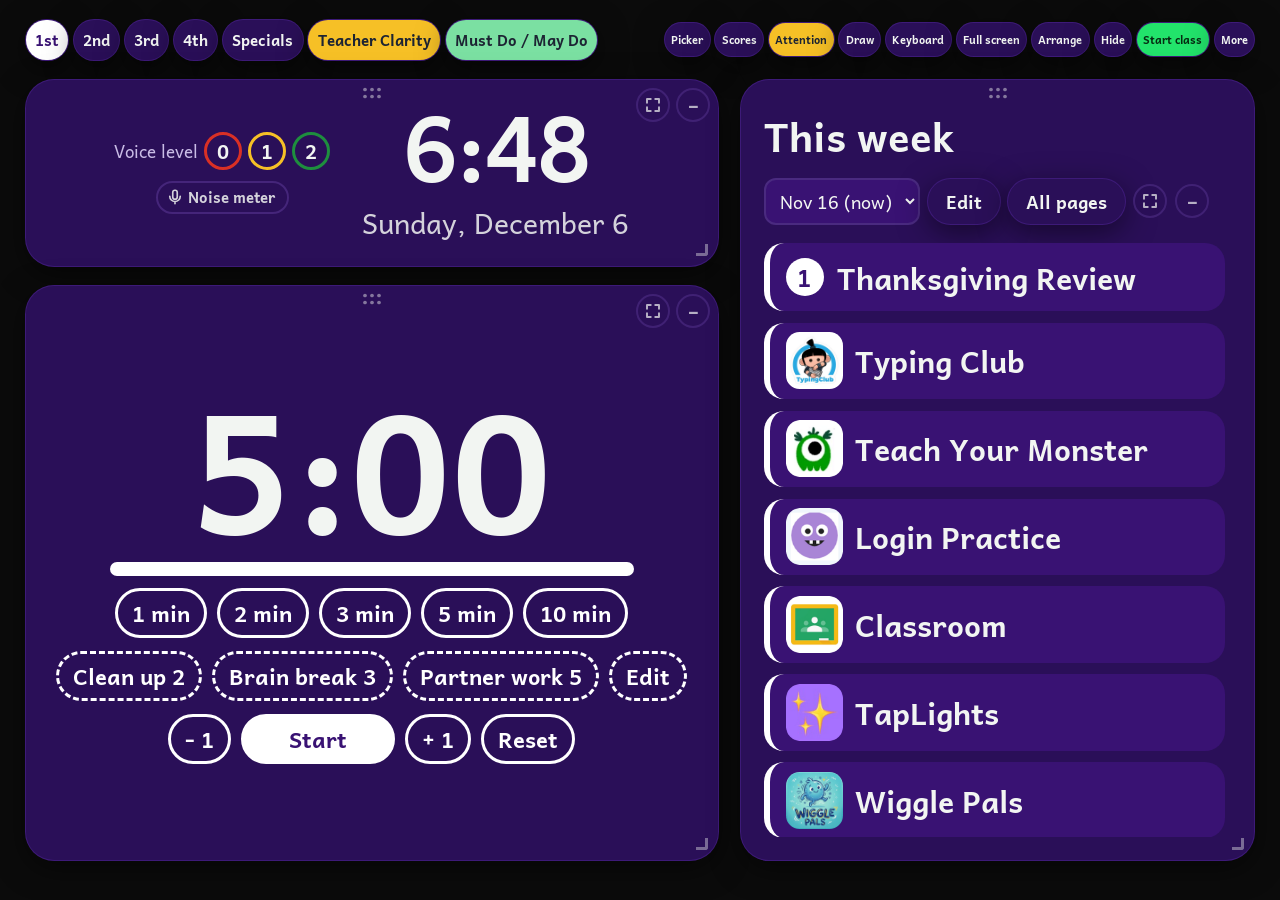
==== index.html @ a8d548b0 "Top bar buttons: choose which buttons sit in the top bar or More, and their order; Start class moves" ====
<!doctype html>
<html lang="en">
<head><link rel="icon" href="data:image/svg+xml,<svg xmlns=%22http://www.w3.org/2000/svg%22 viewBox=%220 0 100 100%22><text y=%22.9em%22 font-size=%2290%22>😎</text></svg>">
<meta charset="utf-8">
<meta name="viewport" content="width=device-width, initial-scale=1">
<title>Classroom Board</title>
<link rel="stylesheet" href="https://fonts.googleapis.com/css2?family=Andika:wght@400;700&display=swap">
<style>
  :root {
    --ink:#1d2433; --soft:#5b6578; --card:rgba(255,255,255,.92); --line:#d9e0ea;
    --accent:#7b5ba6; --accent2:#efe8f7; --accent3:#e2d6f2; --onaccent:#fff; --btn:#fff; --pop:#fff; --yellow:#f6c026; --red:#d93025; --green:#1e8e3e;
    --font:"Andika", "Comic Sans MS", Arial, sans-serif;
    --bg: linear-gradient(160deg, #bfe3fa, #e6f5fe);
  }
  * { box-sizing:border-box; }
  html, body { height:100%; }
  body { margin:0; font-family:var(--font); color:var(--ink); background:var(--bg); background-color:#bfe3fa;
         background-size:cover; overflow:hidden; }
  button { font-family:var(--font); }
  button:focus-visible, a:focus-visible { outline:4px solid var(--yellow); outline-offset:3px; }

  /* ---------- layout ---------- */
  .board { height:100%; display:grid; grid-template-columns: minmax(0, 1.35fr) minmax(0, 1fr); grid-template-rows:auto 1fr auto;
           gap:2.2vh 1.8vw; padding:2.2vh 2vw; }
  .topbar { grid-column:1 / -1; display:flex; justify-content:space-between; align-items:center; gap:8px; flex-wrap:wrap; }
  .grades, .tools { display:flex; gap:clamp(4px, .45vw, 10px); flex-wrap:wrap; align-items:center; }
  .tools { margin-left:auto; }
  .tools .tool { font-size:clamp(11px, .86vw, 18px); padding:8px clamp(5px, .5vw, 18px); }
  .card { background:var(--card); border-radius:28px; box-shadow:0 8px 30px rgba(20,40,70,.15); }
  .left { display:grid; grid-template-rows: auto 1fr; gap:2.2vh; min-height:0; }

  .tool { border:none; background:var(--card); color:var(--ink); font-size:18px; font-weight:700; border-radius:999px;
          padding:8px 18px; cursor:pointer; box-shadow:0 3px 12px rgba(20,40,70,.12); }
  .tool.on { background:var(--accent); color:var(--onaccent); }
  /* grade tabs and the Teacher Clarity tab */
  .gtab { font-size:clamp(12px, 1.18vw, 30px); padding:8px clamp(6px, .72vw, 26px); }
  .tool.clar { background:var(--yellow); color:#1d2433; }
  .tool.todo { background:#7be0a2; color:#1d2433; }
  /* ---------- small / big cards, and hiding the top row ---------- */
  .card { position:relative; }
  .minbtn { position:absolute; top:8px; right:8px; z-index:2; width:34px; height:34px; border-radius:50%; cursor:pointer; padding:0;
            border:2px solid var(--line); background:var(--btn); color:var(--ink); font-family:var(--font); font-size:20px; font-weight:700; line-height:1; opacity:.7; }
  .minbtn:hover { opacity:1; }
  .plan .minbtn { position:static; flex:0 0 auto; }
  /* fill the screen on the fly: the round button next to - makes a card cover the whole screen; tap again to put it back */
  .maxbtn { position:absolute; top:8px; right:48px; z-index:2; width:34px; height:34px; border-radius:50%; cursor:pointer; padding:0;
            border:2px solid var(--line); background:var(--btn); color:var(--ink); opacity:.7; display:flex; align-items:center; justify-content:center; }
  .maxbtn:hover { opacity:1; }
  .maxbtn svg { width:18px; height:18px; fill:none; stroke:currentColor; stroke-width:2.6; stroke-linecap:round; stroke-linejoin:round; }
  .maxed .maxbtn { opacity:1; background:var(--accent); color:var(--onaccent); }
  .plan .maxbtn, .pkhead .maxbtn { position:static; flex:0 0 auto; }
  body.min-clock .clock .maxbtn, body.min-timer .timer .maxbtn, body.min-plan .plan .maxbtn, body.min-pick .pick .maxbtn, body.arranging .maxbtn { display:none; }
  .maxback { position:fixed; inset:0; z-index:44; display:none; background:var(--bg); background-color:#0b0b0b; }
  body.maxon .maxback { display:block; }
  .card.maxed { position:fixed !important; z-index:46 !important; margin:0 !important; transform-origin:0 0; }
  body.min-plan .board { grid-template-columns:minmax(0, 1fr) auto; }
  body.min-clock.min-timer .board { grid-template-columns:auto minmax(0, 1fr); }
  body.min-clock.min-timer.min-plan .board { grid-template-columns:auto auto; justify-content:space-between; }
  body.min-clock.min-timer .left { grid-template-rows:auto auto; align-content:start; }
  body.min-timer:not(.min-clock) .left { grid-template-rows:1fr auto; }
  body:not(.free).min-timer:not(.min-clock) .time { font-size:min(20vh, 9vw); }
  body:not(.free).min-timer:not(.min-clock) .date { font-size:min(5vh, 2.3vw); white-space:nowrap; }
  body:not(.free).min-timer.min-plan:not(.min-clock) .time { font-size:min(24vh, 13vw); }
  body:not(.free).min-timer.min-plan:not(.min-clock) .date { font-size:min(6vh, 3.6vw); }
  /* small clock */
  body.min-clock .clock { justify-self:start; padding:1vh 56px 1vh 1.2vw; gap:1.2vw; }
  body.min-clock .time { font-size:min(5.5vh, 3.6vw); }
  body.min-clock .date, body.min-clock #vCap { display:none; }
  body.min-clock .voice { flex-direction:row; gap:.8vw; }
  body.min-clock .vbig { font-size:min(2.4vh, 1.5vw); box-shadow:0 0 0 2px #fff; }
  /* small timer */
  body.min-timer .timer { justify-self:start; flex-direction:row; padding:1vh 56px 1vh 1.2vw; gap:1.2vw; }
  body.min-timer .tdisplay { font-size:min(5.5vh, 3.6vw); }
  body.min-timer .bar, body.min-timer #presets, body.min-timer #minus, body.min-timer #plus { display:none; }
  body.min-timer .chip { font-size:min(2.4vh, 18px); } body.min-timer .chip.main { min-width:4.5em; }
  /* small plan: just the icons, still tappable */
  body.min-plan .plan { align-self:start; padding:1.2vh .8vw; }
  body.min-plan .plan header { margin-bottom:1vh; flex-wrap:nowrap; }
  body.min-plan .plan h2 { font-size:min(2.8vh, 22px); }
  body.min-plan #planEdit, body.min-plan #pastBtn, body.min-plan #planPick, body.min-plan .embedit { display:none !important; }
  body.min-plan .items { flex-direction:row; flex-wrap:wrap; align-content:flex-start; gap:8px; max-width:calc(3 * min(7vh, 60px) + 16px + 6px); overflow:visible; }
  body.min-plan .items li { flex:0 0 auto; max-height:none; }
  body.min-plan .item { padding:0; border-left:none !important; background:none; border-radius:14px; font-size:min(7vh, 60px); }
  body.min-plan .item:hover { transform:none; background:none; }
  body.min-plan .item .lbl, body.min-plan .item .kind { display:none; }
  body.min-plan .item .ic, body.min-plan .item .n { width:1em; height:1em; border-radius:.22em; }
  body.min-plan .item .n { font-size:.5em; width:2em; height:2em; border-radius:.44em; }
  body.min-plan .items .empty { font-size:16px; }
  /* ---------- Arrange: move and resize the cards (saved on this device) ---------- */
  /* With a saved layout each card floats at its own spot and its content is scaled to fit its box. */
  body.free .left { display:contents; }
  body.free .card.clock, body.free .card.timer, body.free .card.plan { position:fixed; z-index:1; margin:0; transform-origin:0 0; }
  body.free .ticker { grid-row:3; } body.free.nobar .ticker { grid-row:2; }
  body.free .items li { max-height:none; }
  .grab, .rs { display:none; }
  body.arranging .grab { display:block; position:absolute; inset:0; z-index:5; border-radius:inherit; cursor:move; touch-action:none;
                         outline:calc(4px * var(--inv, 1)) dashed var(--yellow); outline-offset:calc(-4px * var(--inv, 1)); background:rgba(246,192,38,.08); }
  body.arranging .rs { display:block; position:absolute; right:0; bottom:0; z-index:6; width:calc(46px * var(--inv, 1)); height:calc(46px * var(--inv, 1));
                       cursor:nwse-resize; touch-action:none; background:var(--yellow); border-radius:calc(14px * var(--inv, 1)) 0 calc(24px * var(--inv, 1)) 0; }
  body.arranging .rs::after { content:""; position:absolute; inset:28%; border-right:calc(4px * var(--inv, 1)) solid #1d2433; border-bottom:calc(4px * var(--inv, 1)) solid #1d2433; }
  body.arranging.min-clock .clock .rs, body.arranging.min-timer .timer .rs, body.arranging.min-plan .plan .rs { display:none; }
  body.arranging { user-select:none; -webkit-user-select:none; }
  /* move and resize any time: dotted bar at the top center, small corner at the bottom right */
  .mvh { position:absolute; top:calc(2px * var(--inv, 1)); left:50%; transform:translateX(-50%); z-index:4; width:calc(64px * var(--inv, 1)); height:calc(22px * var(--inv, 1));
         display:flex; align-items:center; justify-content:center; cursor:grab; touch-action:none; opacity:.45; border-radius:999px; }
  .mvh:hover, .mvh:active { opacity:1; background:rgba(255,255,255,.12); }
  .mvh:active { cursor:grabbing; }
  .mvh svg { width:calc(28px * var(--inv, 1)); height:calc(14px * var(--inv, 1)); fill:currentColor; }
  .rzh { position:absolute; right:calc(4px * var(--inv, 1)); bottom:calc(4px * var(--inv, 1)); z-index:4; width:calc(24px * var(--inv, 1)); height:calc(24px * var(--inv, 1));
         cursor:nwse-resize; touch-action:none; opacity:.4; }
  .rzh::after { content:""; position:absolute; inset:25%; border-right:calc(3px * var(--inv, 1)) solid currentColor; border-bottom:calc(3px * var(--inv, 1)) solid currentColor; border-bottom-right-radius:3px; }
  .rzh:hover, .rzh:active { opacity:1; }
  body.arranging .mvh, body.arranging .rzh, body.sub .mvh, body.sub .rzh, .card.maxed .mvh, .card.maxed .rzh { display:none; }
  body.min-clock .clock .rzh, body.min-timer .timer .rzh, body.min-plan .plan .rzh, body.min-pick .pick .rzh { display:none; }
  @media (max-width:820px) { .mvh, .rzh { display:none; } }
  .arrbar { position:fixed; left:50%; top:8px; transform:translateX(-50%); z-index:45; display:none; gap:10px; align-items:center;
            background:#fff; color:#1d2433; border-radius:999px; padding:8px 14px; box-shadow:0 8px 26px rgba(20,40,70,.35); font-weight:700; font-size:17px; white-space:nowrap; }
  body.arranging .arrbar { display:flex; }
  .arrbar .tool { box-shadow:none; background:#eef1f6; color:#1d2433; font-size:17px; padding:7px 14px; }
  .arrbar .tool.on { background:#391273; color:#fff; }

  /* top row hidden: a small Menu button brings it back */
  body.nobar .topbar { display:none; }
  body.nobar .board { grid-template-rows:1fr auto; padding-top:42px; }
  .menubtn { position:fixed; top:6px; right:8px; z-index:40; display:none; font-size:15px; padding:4px 12px; opacity:.55; }
  .menubtn:hover { opacity:1; }
  body.nobar .menubtn { display:block; }
  body.nobar.viewing .menubtn { display:none; }

  /* ---------- random student picker (the teacher's Google Sheet, embedded) ---------- */
  /* ---------- extra widgets: dice, embed, pictures (made by makeFloat) ---------- */
  .card.flt { position:fixed; z-index:3; display:flex; flex-direction:column; gap:8px; padding:10px; min-width:0; min-height:0; }
  .card.flt[hidden] { display:none; }
  .flthead { display:flex; align-items:center; gap:8px; flex:0 0 auto; }
  .flthead b { font-size:20px; margin-right:auto; padding-left:6px; white-space:nowrap; overflow:hidden; text-overflow:ellipsis; }
  .flthead .tool { font-size:15px; padding:5px 12px; box-shadow:none; border:2px solid var(--line); white-space:nowrap; }
  .flthead .maxbtn { position:static; flex:0 0 auto; }
  .fltbody { flex:1; min-height:0; display:flex; flex-direction:column; gap:8px; }
  .fltbody iframe { flex:1; border:0; border-radius:12px; background:#fff; }
  .fltbody img { flex:1; min-height:0; width:100%; object-fit:contain; border-radius:10px; }
  .fltbody .set { margin:auto; width:100%; display:flex; flex-direction:column; gap:8px; font-size:16px; color:var(--soft); }
  .fltbody .set input { font-family:var(--font); font-size:17px; padding:8px 10px; border-radius:10px; border:3px solid var(--yellow); background:#fff; color:#1d2433; }
  .dice { flex:1; min-height:0; display:flex; flex-wrap:wrap; align-items:center; justify-content:center; align-content:center; gap:4%; container-type:size; }
  .die { width:min(70cqh, calc(88cqw / var(--n, 1))); aspect-ratio:1; background:#fff; border-radius:16%; box-shadow:0 .4em 1em rgba(0,0,0,.35); display:flex; align-items:center; justify-content:center;
         color:#1d2433; font-weight:700; }
  .die svg { width:100%; height:100%; display:block; }
  .die.roll { animation:dieroll .12s linear infinite; }
  @keyframes dieroll { 0% { transform:rotate(-12deg) scale(.96); } 50% { transform:rotate(12deg) scale(1.03); } 100% { transform:rotate(-12deg) scale(.96); } }
  @media (prefers-reduced-motion: reduce) { .die.roll { animation:none; } }
  .dtotal { text-align:center; font-size:clamp(18px, 3.4vh, 34px); font-weight:700; min-height:1.2em; }
  @media (max-width:820px) { .card.flt { position:static; grid-column:1 / -1; height:60vh; left:auto !important; top:auto !important; width:auto !important; } }
  /* groups (picker) */
  .pkgroups { flex:1; min-height:0; overflow:auto; display:grid; grid-template-columns:repeat(auto-fill, minmax(150px, 1fr)); gap:8px; align-content:start; }
  .pkgrp { background:var(--accent2); border-radius:14px; padding:6px 8px; display:flex; flex-direction:column; gap:4px; cursor:pointer; border:3px solid transparent; }
  .pkgrp h4 { margin:0; font-size:15px; color:var(--yellow); }
  .pkgrp button { font-family:var(--font); font-size:clamp(15px, 2.4vh, 22px); font-weight:700; text-align:left; border:none; border-radius:10px; padding:2px 8px; cursor:pointer;
                  background:transparent; color:var(--ink); }
  .pkgrp button.sel { background:var(--yellow); color:#1d2433; }
  .pkgrp.target { border-color:var(--yellow); }
  .pkgset { display:flex; gap:8px; align-items:center; justify-content:center; flex-wrap:wrap; font-size:16px; }
  .pkgset .chip.on { background:var(--accent); color:var(--onaccent); }
  /* ---------- poll ---------- */
  .card.poll { position:fixed; z-index:3; display:none; flex-direction:column; gap:8px; padding:10px; min-width:0; min-height:0; }
  body.pollon .card.poll { display:flex; }
  .plbody { flex:1; min-height:0; display:flex; flex-direction:column; gap:8px; overflow:auto; }
  .plq { font-size:clamp(20px, 4.4vh, 44px); font-weight:700; text-align:center; line-height:1.15; overflow-wrap:anywhere; }
  .plopts { flex:1; min-height:0; display:flex; gap:8px; }
  .plopts.mc { flex-direction:column; }
  .plopt { flex:1; min-width:0; min-height:0; position:relative; overflow:hidden; display:flex; align-items:center; justify-content:center; gap:.4em; border:none; border-radius:16px;
           cursor:pointer; background:var(--accent2); color:var(--ink); font-family:var(--font); font-weight:700; font-size:clamp(18px, 3.6vh, 36px); padding:.2em .5em; }
  .plopts:not(.mc) .plopt { flex-direction:column; }
  .plopt .em { font-size:2em; line-height:1; position:relative; }
  .plopt .let { flex:0 0 auto; width:1.6em; height:1.6em; border-radius:50%; display:flex; align-items:center; justify-content:center; color:#1d2433; position:relative; }
  .plopt .tx { position:relative; flex:1; min-width:0; text-align:left; overflow-wrap:anywhere; }
  .plopts:not(.mc) .plopt .tx { flex:none; text-align:center; font-size:.6em; }
  .plopt .n { position:relative; font-size:1em; }
  .plopt .fill { position:absolute; left:0; top:0; bottom:0; opacity:.35; transition:width .3s; }
  .plopts:not(.mc) .plopt .fill { top:auto; left:0; right:0; width:auto !important; transition:height .3s; }
  .card.poll.hideres .plopt .n, .card.poll.hideres .plopt .fill { visibility:hidden; }
  .plrow { display:flex; gap:8px; flex-wrap:wrap; align-items:center; justify-content:center; flex:0 0 auto; }
  .plrow .chip { font-size:14px; padding:2px 12px; border-width:2px; }
  .plleft { font-size:14px; color:var(--soft); }
  .pljoin { display:flex; align-items:center; gap:12px; background:#fff; color:#1d2433; border-radius:14px; padding:6px 12px; flex:0 0 auto; }
  .pljoin .qr { width:min(13vh, 96px); height:min(13vh, 96px); flex:0 0 auto; }
  .pljoin .qr svg { width:100%; height:100%; display:block; }
  .pljoin .where { font-size:clamp(14px, 2.2vh, 20px); font-weight:700; overflow-wrap:anywhere; }
  .pljoin .cd { font-size:clamp(26px, 5.6vh, 52px); font-weight:700; letter-spacing:.08em; line-height:1.1; }
  .pljoin .st { font-size:13px; color:#555; }
  .pljoin .st.bad { color:#d93025; font-weight:700; }
  .plrow .chip.on { background:var(--green); border-color:var(--green); color:#062b12; }
  .plset { display:flex; flex-direction:column; gap:8px; font-size:16px; }
  .plset input, .plset select { font-family:var(--font); font-size:17px; padding:6px 10px; border-radius:10px; border:2px solid var(--line); background:#fff; color:#1d2433; min-width:0; }
  .plset .r { display:flex; gap:8px; align-items:center; flex-wrap:wrap; }
  .plset .r input { flex:1; }
  .plset .types { display:flex; gap:8px; flex-wrap:wrap; }
  .plset .types .chip.on { background:var(--accent); color:var(--onaccent); }
  body.min-poll .plbody { display:none; }
  .card.pick { position:fixed; z-index:2; display:none; flex-direction:column; gap:8px; padding:10px; min-width:0; min-height:0; }
  body.pickon .card.pick { display:flex; }
  .pkhead { display:flex; align-items:center; gap:8px; flex:0 0 auto; }
  .pkhead b { font-size:20px; margin-right:auto; padding-left:6px; white-space:nowrap; }
  .pkhead .tool { font-size:15px; padding:5px 12px; box-shadow:none; border:2px solid var(--line); white-space:nowrap; }
  .pick .minbtn { position:static; }
  .pkwrap { flex:1; min-height:0; display:flex; overflow:auto; }
  .pkwrap iframe { flex:1; border:0; border-radius:14px; background:#fff; }
  body.min-pick .card.pick { height:auto !important; width:auto !important; }
  body.min-pick .pkwrap, body.min-pick #pkTab, body.min-pick #pkChange, body.min-pick #pkMode { display:none; }
  /* built-in name picker: the class list lives on this device only */
  .pklist { flex:1; min-width:0; min-height:0; display:flex; flex-direction:column; gap:8px; }
  .pkname { flex:1; min-height:0; display:flex; align-items:center; justify-content:center; text-align:center; overflow:hidden;
            font-weight:700; line-height:1.05; border-radius:14px; background:var(--accent2); padding:0 .3em; }
  .pkname.wait { color:var(--soft); font-weight:400; }
  .pkname.land { animation:pkland .5s cubic-bezier(.2,1.5,.4,1); color:var(--yellow); }
  @keyframes pkland { 0% { transform:scale(.6); } 100% { transform:scale(1); } }
  @media (prefers-reduced-motion: reduce) { .pkname.land { animation:none; } }
  .pkrow { display:flex; gap:8px; flex-wrap:wrap; justify-content:center; align-items:center; flex:0 0 auto; }
  .pkrow .chip.main { font-size:min(3.4vh, 26px); padding:4px 26px; }
  .pkleft { font-size:14px; color:var(--soft); }
  .pksm .chip, .pkcls .chip { font-size:14px; padding:2px 10px; border-width:2px; }
  .pkcls { justify-content:flex-start; }
  .pkbody { flex:1; min-height:0; display:flex; flex-direction:column; gap:8px; }
  .pkseats { flex:1; min-height:0; display:flex; gap:8px; }
  .pkslot { flex:1; min-width:0; display:flex; flex-direction:column; gap:4px; align-items:stretch; }
  .pkslot .pkname:not(.wait) { color:var(--yellow); }
  .pkslot .lab { font-size:14px; color:var(--soft); text-align:center; }
  .pkslot .pkchk { align-self:center; font-size:15px; padding:2px 14px; }
  .pkslot .pkchk.on { background:#1e8e3e; border-color:#1e8e3e; color:#fff; }
  .pknotes { flex:1; min-height:60px; resize:none; font-family:var(--font); font-size:clamp(16px, 2.6vh, 24px); padding:10px 12px; border-radius:14px;
             border:2px solid var(--line); background:var(--accent2); color:var(--ink); }
  .pknotes:focus { outline:3px solid var(--yellow); }
  .pkfaces { flex:1; min-height:0; display:flex; gap:8px; }
  .pkface { flex:1; min-width:0; display:flex; flex-direction:column; align-items:center; justify-content:center; gap:2px; border:none; border-radius:18px; cursor:pointer;
            background:var(--accent2); color:var(--ink); font-family:var(--font); }
  .pkface:active { transform:scale(.97); }
  .pkface .em { font-size:clamp(28px, 7vh, 80px); line-height:1; }
  .pkface .w { font-size:clamp(13px, 2vh, 20px); color:var(--soft); }
  .pkface b { font-size:clamp(22px, 5vh, 56px); line-height:1; }
  .pkpast { font-size:14px; color:var(--soft); display:flex; flex-direction:column; gap:2px; }
  .pkgrid { flex:1; min-height:0; overflow:auto; display:grid; grid-template-columns:repeat(auto-fill, minmax(150px, 1fr)); gap:6px; align-content:start; }
  .pkgrid .titem { font-size:17px; padding:.25em .4em; }
  .pkcls .chip.on { background:var(--accent); color:var(--onaccent); }
  .pkedit input { font-family:var(--font); font-size:18px; padding:8px 10px; border-radius:12px; border:3px solid var(--yellow); background:#fff; color:#1d2433; min-width:0; }
  .pkname { min-height:44px; white-space:nowrap; }
  .pkedit { flex:1; min-height:0; display:flex; flex-direction:column; gap:8px; }
  .pkedit textarea { flex:1; min-height:80px; resize:none; font-family:var(--font); font-size:18px; padding:8px 10px; border-radius:12px; border:3px solid var(--yellow); background:#fff; color:#1d2433; }
  .pkedit p { margin:0; font-size:15px; color:var(--soft); }
  body.arranging.min-pick .pick .rs { display:none; }
  .pkset { margin:auto; width:min(760px, 100%); border-radius:20px; padding:12px 14px; display:flex; flex-direction:column; gap:12px; }
  .pkset h2 { margin:0; font-size:22px; }
  .pkset p { margin:0; font-size:16px; color:var(--soft); }
  .pkset input { font-family:var(--font); font-size:17px; padding:10px 12px; border-radius:12px; border:3px solid var(--yellow); background:#fff; color:#1d2433; }
  .pkset .r { display:flex; gap:10px; flex-wrap:wrap; }
  .pkset .tool { box-shadow:none; border:2px solid var(--line); }
  .pkset .bad { color:#ff8a80; }

  /* ---------- More menu, dialog, toast ---------- */
  .moremenu { position:fixed; top:56px; right:2vw; z-index:71; display:none; flex-direction:column; gap:8px; background:var(--pop); border-radius:18px; padding:12px;
              box-shadow:0 10px 30px rgba(20,40,70,.35); }
  .moremenu.show { display:flex; }
  .moremenu .tool { box-shadow:none; border:2px solid var(--line); text-align:left; font-size:18px; }
  .moremenu { max-height:calc(100vh - 70px); overflow:auto; }
  .dlg .box { width:min(760px, 100%); }
  .dlgbody { overflow:auto; display:flex; flex-direction:column; gap:12px; font-size:18px; }
  .dlgbody p { margin:0; color:var(--soft); font-size:16px; }
  .dlgbody .r { display:flex; gap:8px; align-items:center; flex-wrap:wrap; }
  .dlgbody .tool { box-shadow:none; border:2px solid var(--line); }
  .dlgbody input, .dlgbody select { font-family:var(--font); font-size:18px; padding:6px 10px; border-radius:10px; border:2px solid var(--line); background:#fff; color:#1d2433; min-width:0; }
  .dlgbody input[type=text] { flex:1 1 160px; }
  .dlgbody input[type=number] { width:5em; }
  .dlgbody .tabs .tool.on, .tool.onoff.on { background:var(--green); color:#062b12; }
  body.dark.purple .dlgbody .tabs .tool.on { background:#22e36b; }
  .toast { position:fixed; left:50%; bottom:90px; transform:translateX(-50%); z-index:96; display:none; background:#fff; color:#1d2433; font-weight:700; font-size:20px;
           padding:10px 22px; border-radius:999px; box-shadow:0 8px 26px rgba(0,0,0,.4); }
  .toast.show { display:block; }
  /* ---------- start class, QR code ---------- */
  .startbtn { background:#22e36b !important; color:#062b12 !important; }
  .qrwrap { flex:1; min-height:0; display:flex; flex-direction:column; align-items:center; justify-content:center; gap:2vh; }
  .qrbox { flex:1; min-height:0; aspect-ratio:1; max-width:92vw; background:#fff; border-radius:24px; padding:2vh; display:flex; }
  .qrbox svg { width:100%; height:100%; display:block; }
  .qrurl { font-size:clamp(18px, 3.4vh, 36px); font-weight:700; text-align:center; overflow-wrap:anywhere; max-width:92vw; }
  /* ---------- clean-up warning near the end of class ---------- */
  .cwpill { display:none; margin-top:1vh; border:2px solid var(--line); background:var(--accent2); color:var(--ink); font-family:var(--font); font-weight:700;
            font-size:min(2.6vh, 1.7vw); border-radius:999px; padding:.15em .9em; cursor:pointer; }
  .cwpill.on { display:inline-block; }
  .cwpill.off { opacity:.7; font-weight:400; }
  body.min-clock .cwpill { display:none !important; }
  .cwbig { font-size:clamp(36px, 8vh, 80px); font-weight:700; text-align:center; line-height:1.1; }
  .cwrow { justify-content:center; }
  .cwrow .tool { font-size:20px; min-width:3.6em; }
  .warn { position:fixed; inset:0; z-index:93; display:none; flex-direction:column; align-items:center; justify-content:center; gap:2vh; cursor:pointer;
          background:radial-gradient(circle, #ff8a65 0%, #d93025 75%); color:#fff; text-align:center; }
  .warn.show { display:flex; }
  .wbig { font-size:min(15vh, 9vw); font-weight:700; line-height:1; animation:attnpulse 1s ease-in-out infinite; }
  .wsub { font-size:min(6vh, 4vw); font-weight:700; }
  .wtime { font-size:min(26vh, 16vw); font-weight:700; line-height:1; font-variant-numeric:tabular-nums; }
  .whint { font-size:min(2.6vh, 20px); opacity:.85; }
  @media (prefers-reduced-motion: reduce) { .wbig { animation:none; } }
  /* ---------- attention getter ---------- */
  .attnbtn { background:var(--yellow) !important; color:#1d2433 !important; }
  .attn { position:fixed; inset:0; z-index:92; display:none; flex-direction:column; align-items:center; justify-content:center; gap:4vh; cursor:pointer;
          background:radial-gradient(circle, #ffd94a 0%, #f6a700 70%); color:#1d2433; }
  .attn.show { display:flex; }
  .attnword { font-size:min(22vh, 13vw); font-weight:700; text-align:center; line-height:1; padding:0 4vw; animation:attnpulse 1s ease-in-out infinite; }
  @keyframes attnpulse { 50% { transform:scale(1.06); } }
  @media (prefers-reduced-motion: reduce) { .attnword { animation:none; } }
  .attn .tool { position:absolute; bottom:20px; right:20px; box-shadow:none; }
  /* ---------- timer labels ---------- */
  /* the timer, shown again on Teacher Clarity and Must Do / May Do */
  .tmini { display:none; align-items:center; gap:.4em; background:var(--card); border-radius:999px; padding:.1em .7em .1em .8em; position:relative; overflow:hidden;
           font-size:clamp(26px, 6vh, 64px); font-weight:700; line-height:1.15; box-shadow:0 4px 14px rgba(30,60,90,.15); }
  .tmini.on { display:flex; }
  .tmini .tl { font-size:.5em; color:var(--yellow); }
  .tmini b { font-variant-numeric:tabular-nums; }
  .tmini i { position:absolute; left:0; right:0; bottom:0; height:.12em; background:var(--line); }
  .tmini u { display:block; height:100%; background:var(--green); transition:width .3s linear; }
  .tmini.low u { background:var(--yellow); }
  .tmini.done { background:#d93025; color:#fff; animation:pulse 1s ease-in-out infinite; }
  .tmini.done .tl { color:#fff; }
  @media (prefers-reduced-motion: reduce) { .tmini.done { animation:none; } }
  .tlabel { display:none; font-size:min(5vh, 3vw); font-weight:700; color:var(--yellow); line-height:1; text-align:center; }
  .timer.labeled .tlabel { display:block; }
  #lpresets .chip { border-style:dashed; }
  body.min-timer .tlabel, body.min-timer #lpresets { display:none !important; }
  /* ---------- noise meter (lives in the clock card, under the voice level) ---------- */
  .clock { flex-wrap:wrap; }
  .nzbtn { display:inline-flex; align-items:center; gap:.3em; margin-top:.4vh; border:2px solid var(--line); background:var(--btn); color:var(--ink); cursor:pointer;
           font-family:var(--font); font-size:min(2vh, 15px); font-weight:700; border-radius:999px; padding:.15em .8em .15em .55em; opacity:.85; }
  .nzbtn svg { width:1.2em; height:1.2em; fill:none; stroke:currentColor; stroke-width:2.2; stroke-linecap:round; }
  .nzbtn.on { background:var(--accent); color:var(--onaccent); opacity:1; }
  .nzwrap { display:none; flex:1 0 100%; align-items:center; gap:10px; min-width:0; }
  body.noiseon .nzwrap { display:flex; }
  body.min-clock .nzwrap, body.min-clock .nzbtn { display:none !important; }
  .nzstat { font-size:13px; color:var(--soft); white-space:nowrap; }
  .nzstat:empty { display:none; }
  .nzcnt { font-size:min(2.2vh, 16px); font-weight:700; white-space:nowrap; }
  .nzbar { position:relative; flex:1; min-width:60px; height:min(2.6vh, 20px); border-radius:999px; background:var(--line); overflow:hidden; }
  .nzbar i { position:absolute; left:0; top:0; bottom:0; width:0; background:#1e8e3e; transition:width .1s linear, background .2s; }
  .nzbar span { position:absolute; top:0; bottom:0; width:4px; background:#fff; }
  .noise.warn .nzbar i { background:#f6c026; } .noise.loud .nzbar i { background:#d93025; }
  .nzgear { flex:0 0 auto; width:30px; height:30px; border-radius:50%; border:2px solid var(--line); background:var(--btn); color:var(--ink); cursor:pointer; padding:0;
            display:flex; align-items:center; justify-content:center; }
  .nzgear svg { width:17px; height:17px; fill:none; stroke:currentColor; stroke-width:2.2; stroke-linecap:round; }
  .nzset { position:fixed; z-index:72; display:none; flex-direction:column; gap:10px; width:min(340px, 92vw); background:var(--pop); color:var(--ink); border-radius:18px; padding:14px;
           box-shadow:0 10px 30px rgba(0,0,0,.4); }
  .nzset.show { display:flex; }
  .nzlim { display:flex; gap:8px; align-items:center; font-size:15px; color:var(--soft); }
  .nzlim input { flex:1; }
  .nzrow { display:flex; align-items:center; gap:8px; font-size:15px; color:var(--soft); flex-wrap:wrap; }
  .nzrow select { font-family:var(--font); font-size:15px; padding:3px 6px; border-radius:8px; border:2px solid var(--line); background:#fff; color:#1d2433; }
  .nzrow .tool { box-shadow:none; border:2px solid var(--line); font-size:14px; padding:3px 12px; }
  body.sub .nzgear { display:none; }
  .nzloud { display:none; position:absolute; inset:6px; z-index:3; pointer-events:none;
            align-items:center; justify-content:center; text-align:center; font-weight:700; font-size:clamp(22px, 5vh, 56px); color:#fff; background:rgba(217,48,37,.92); border-radius:14px; }
  .noise.loud .nzloud { display:flex; animation:attnpulse .6s ease-in-out infinite; }
  /* ---------- sub mode: only what a sub needs ---------- */
  .subexit { display:none; }
  body.sub .subexit { display:block; background:#d93025 !important; color:#fff !important; }
  body.sub #arrBtn, body.sub #barBtn, body.sub #moreBtn, body.sub #pickBtn, body.sub .minbtn, body.sub #planEdit, body.sub #pastBtn,
  body.sub #planPick, body.sub #cEdit, body.sub #cReset, body.sub #tEdit, body.sub #tReset, body.sub .card.pick, body.sub .grab, body.sub .rs,
  body.sub #attnEdit, body.sub #lpresets .edit, body.sub #qrChange { display:none !important; }
  body.sub .ticker { pointer-events:none; }

  /* ---------- team scoreboard ---------- */
  .srows { flex:1; min-height:0; display:flex; flex-direction:column; gap:1vh; width:min(96vw, 1600px); margin:0 auto; --n:4;
           font-size:clamp(18px, calc(58vh / var(--n) * .42), 64px); }
  .srow { flex:1 1 0; min-height:0; display:flex; align-items:center; gap:.5em; background:var(--card); border-radius:.6em; padding:0 .6em; box-shadow:0 4px 14px rgba(30,60,90,.12); }
  .srow input { flex:0 0 7.5em; min-width:0; width:7.5em; font-family:var(--font); font-size:.8em; font-weight:700; color:var(--ink); background:transparent;
                border:2px solid transparent; border-radius:.3em; padding:.1em .25em; }
  .srow input[readonly] { cursor:default; }
  .srow input:focus { background:#fff; color:#1d2433; border-color:var(--yellow); outline:none; }
  .srow .pm { flex:0 0 auto; width:1.7em; height:1.7em; border-radius:50%; cursor:pointer; padding:0; font-family:var(--font); font-size:.8em; font-weight:700; line-height:1;
              border:3px solid var(--accent); background:var(--btn); color:var(--accent); }
  .srow .pm.plus { background:var(--accent); color:var(--onaccent); }
  .strack { flex:1; min-width:0; position:relative; height:.28em; border-radius:999px; background:var(--line); margin:0 .9em 0 .7em; }
  .strack i { position:absolute; left:0; top:0; bottom:0; border-radius:999px; background:var(--yellow); transition:width .35s; }
  .strack span { position:absolute; top:50%; font-size:1.25em; line-height:1; transform:translate(-50%, -50%) rotate(45deg); transition:left .35s; }
  .srow .pts { flex:0 0 2.2em; text-align:right; font-weight:700; font-size:1.2em; font-variant-numeric:tabular-nums; }
  .srow.lead .pts { color:var(--yellow); }
  .scount { display:flex; align-items:center; gap:8px; font-size:clamp(18px, 2.6vh, 28px); font-weight:700; background:var(--card); border-radius:999px; padding:2px 14px; }
  @media (prefers-reduced-motion: reduce) { .strack i, .strack span { transition:none; } }

  /* ---------- must do / may do checklists ---------- */
  .tcols { flex:1; min-height:0; display:grid; grid-template-columns:1fr 1fr; gap:1.6vw; width:min(96vw, 1600px); margin:0 auto; }
  .tcol { min-height:0; display:flex; flex-direction:column; gap:1.2vh; background:var(--card); border-radius:26px; padding:1.6vh 1.4vw; box-shadow:0 4px 14px rgba(30,60,90,.12); }
  .tcol h2 { margin:0; text-align:center; border-radius:18px; padding:.15em .5em; font-size:clamp(26px, 5vh, 54px); line-height:1.15; }
  .tcol.must h2 { background:#d93025; color:#fff; } .tcol.may h2 { background:#1e8e3e; color:#fff; }
  .tlist { list-style:none; margin:0; padding:0 4px 0 0; flex:1; min-height:0; overflow:auto; display:flex; flex-direction:column; gap:1vh; }
  .tlist li { display:flex; align-items:center; gap:.5em; }
  .titem { flex:1; min-width:0; display:flex; align-items:center; gap:.5em; text-align:left; border:none; cursor:pointer; border-radius:18px; padding:.3em .5em;
           background:var(--accent2); color:var(--ink); font-family:var(--font); font-size:clamp(22px, 4.4vh, 48px); font-weight:700; line-height:1.15; }
  .titem .box { flex:0 0 auto; width:1.15em; height:1.15em; border-radius:.25em; border:.12em solid var(--ink); display:flex; align-items:center; justify-content:center; background:transparent; }
  .titem.done .box { background:#1e8e3e; border-color:#1e8e3e; }
  .titem.done .box::after { content:"\2713"; color:#fff; font-size:.9em; line-height:1; }
  .titem.done .txt { opacity:.5; text-decoration:line-through; }
  .titem .txt { overflow-wrap:anywhere; }
  .tlist .none { color:var(--soft); font-size:clamp(18px, 3vh, 30px); padding:.4em; }
  .tlist input { flex:1; min-width:0; font-family:var(--font); font-size:clamp(18px, 3.2vh, 32px); padding:.3em .5em; border-radius:12px; border:3px solid var(--yellow); background:#fff; color:#1d2433; }
  .tlist .tool, .tcol > .tool { box-shadow:none; border:2px solid var(--line); flex:0 0 auto; }
  .tcol > .tool { align-self:flex-start; display:none; }
  .clarity.editing .tcol > .tool { display:block; }
  .empty { font-size:min(3.2vh, 26px); color:var(--soft); padding:1vh .4vw; }

  /* ---------- clock ---------- */
  /* ---------- event countdown strip ---------- */
  .ticker { grid-column:1 / -1; display:none; overflow:hidden; border-radius:999px; padding:.9vh 0; cursor:pointer; white-space:nowrap; min-width:0; }
  .ticker.show { display:block; }
  .track { display:inline-flex; will-change:transform; animation:tick linear infinite; }
  @keyframes tick { to { transform:translateX(-50%); } }
  .ev { font-size:min(4vh, 30px); font-weight:700; padding:0 1.2em; display:inline-flex; align-items:baseline; gap:.35em; }
  .ev b { font-size:1.35em; color:var(--yellow); }
  .ev::after { content:"\2605"; color:var(--yellow); margin-left:2.4em; font-size:.8em; }
  @media (prefers-reduced-motion: reduce) { .track { animation:none; } }
  /* countdown editor */
  .cd h3 { margin:6px 0 0; font-size:20px; }
  .cd .hint { margin:0; font-size:15px; color:var(--soft); }
  .cd .rows { display:flex; flex-direction:column; gap:8px; }
  .cd .r { display:flex; gap:8px; align-items:center; flex-wrap:wrap; }
  .cd input { font-family:var(--font); font-size:18px; padding:8px 10px; border-radius:12px; border:2px solid var(--line); background:#fff; color:#1d2433; min-width:0; }
  .cd input[type=text] { flex:1 1 120px; }
  .cd .box { width:min(820px, 100%); }
  .cd .left { min-width:7.5em; }
  .cd .scroll { overflow:auto; display:flex; flex-direction:column; gap:10px; padding-right:4px; }
  .cd .tool { box-shadow:none; border:2px solid var(--line); }
  .cd .left { font-size:15px; color:var(--soft); white-space:nowrap; }
  .cd #cdOff .left { display:none; }
  .tool.onoff.on { background:var(--green); color:#062b12; }
  body.dark.purple .tool.onoff.on { background:#22e36b; }

  .clock { display:flex; align-items:center; justify-content:center; gap:2.5vw; padding:2.4vh 2vw; min-height:0; }
  .clocktext { display:flex; flex-direction:column; align-items:center; }
  /* voice level: 0 silent, 1 whisper, 2 normal talking */
  .voice { display:flex; flex-direction:column; align-items:center; gap:.8vh; flex:0 0 auto; }
  .vbig { display:none; align-items:center; gap:.5em; border-radius:999px; padding:.25em 1em .25em .3em; font-size:min(4.4vh, 2.7vw); font-weight:700;
          background:var(--vc); color:var(--vt); box-shadow:0 0 0 4px #fff; }
  .voice.set .vbig { display:flex; }
  .vbig b { width:1.7em; height:1.7em; border-radius:50%; background:#fff; color:#1d2433; display:flex; align-items:center; justify-content:center; font-size:1.25em; }
  .vbig small { display:block; font-size:.5em; font-weight:400; line-height:1; opacity:.9; }
  .vbig span { line-height:1.05; text-align:left; }
  .vpick { display:flex; align-items:center; gap:6px; font-size:min(2.2vh, 17px); color:var(--soft); }
  .vpick button { font-family:var(--font); font-weight:700; font-size:min(2.6vh, 20px); width:1.9em; height:1.9em; border-radius:50%; cursor:pointer; padding:0;
                  border:3px solid var(--vc); background:var(--btn); color:var(--ink); }
  .vpick button.on { background:var(--vc); color:var(--vt); }
  [data-v="0"] { --vc:#d93025; --vt:#fff; } [data-v="1"] { --vc:#f6c026; --vt:#1d2433; } [data-v="2"] { --vc:#1e8e3e; --vt:#fff; }
  .time { font-size:min(11vh, 7vw); font-weight:700; line-height:1; font-variant-numeric:tabular-nums; letter-spacing:-.02em; }
  .date { font-size:min(3.6vh, 2.2vw); color:var(--ink); opacity:.85; margin-top:1vh; }

  /* ---------- timer ---------- */
  .timer { display:flex; flex-direction:column; align-items:center; justify-content:center; gap:1.4vh; padding:1.6vh 1.5vw; min-height:0; }
  .tdisplay { font-size:min(20vh, 13vw); font-weight:700; line-height:1; font-variant-numeric:tabular-nums; }
  .bar { width:80%; height:14px; border-radius:999px; background:var(--line); overflow:hidden; }
  .bar i { display:block; height:100%; width:100%; background:var(--green); transition:width .3s linear, background .3s; }
  .timer.low .bar i { background:var(--yellow); }
  .timer.done .tdisplay { color:var(--red); animation:pulse 1s ease-in-out infinite; }
  .timer.done .bar i { background:var(--red); }
  @keyframes pulse { 50% { transform:scale(1.06); } }
  .row { display:flex; gap:10px; flex-wrap:wrap; justify-content:center; }
  .chip { border:3px solid var(--accent); background:var(--btn); color:var(--accent); font-size:min(2.8vh, 22px); font-weight:700;
          border-radius:999px; padding:4px 14px; cursor:pointer; }
  .chip.main { background:var(--accent); color:var(--onaccent); min-width:7em; }

  /* ---------- plan ---------- */
  .plan { display:flex; flex-direction:column; padding:2.6vh 1.8vw; min-height:0; }
  .plan header { display:flex; align-items:center; justify-content:space-between; gap:10px; margin-bottom:2vh; }
  .plan h2 { margin:0; font-size:min(5vh, 40px); white-space:nowrap; }
  .plan header .tool { white-space:nowrap; }
  .plan select { font-family:var(--font); font-size:18px; padding:6px 10px; border-radius:12px; border:2px solid var(--line); }
  /* hover nudges items right 4px; padding gives it room so no sideways scrollbar appears */
  .items { list-style:none; margin:0; padding:0 6px 0 0; display:flex; flex-direction:column; gap:1.3vh; overflow-x:hidden; overflow-y:auto; }
  .item { display:flex; align-items:center; gap:1vw; width:100%; text-align:left; border:none; cursor:pointer;
          background:var(--accent2); color:var(--ink); border-radius:20px; padding:1.3vh 1.2vw;
          font-size:min(4vh, 32px); font-weight:700; text-decoration:none; transition:transform .15s, background .15s; }
  .item:hover { background:var(--accent3); transform:translateX(4px); }
  .item .n { flex:0 0 auto; width:1.6em; height:1.6em; border-radius:50%; background:var(--accent); color:var(--onaccent);
             display:flex; align-items:center; justify-content:center; font-size:.8em; }
  .item .lbl { flex:1; }
  .item .ic { flex:0 0 auto; width:1.9em; height:1.9em; border-radius:.45em; object-fit:cover; }
  .items { flex:1; }
  .items li { flex:1 1 auto; display:flex; max-height:17vh; }
  .items li .item { flex:1; }
  .item .kind { font-size:.5em; color:var(--soft); font-weight:400; white-space:nowrap; }
  .item.missing { opacity:.55; cursor:default; }
  .item.missing:hover { transform:none; background:var(--accent2); }
  /* Edit on the plan: move up, move down, hide (saved on this device) */
  .item.edit { cursor:default; } .item.edit:hover { transform:none; background:var(--accent2); }
  .item.edit .lbl { min-width:0; overflow:hidden; text-overflow:ellipsis; white-space:nowrap; }
  .item.edit.hid .lbl, .item.edit.hid .ic, .item.edit.hid .n { opacity:.4; }
  .item.edit { flex-wrap:wrap; row-gap:.25em; }
  .item.edit .ic { width:1.4em; height:1.4em; } .item.edit .n { width:1.4em; height:1.4em; }
  .pctl { flex:1 0 100%; display:flex; gap:6px; flex-wrap:wrap; }
  .items.editing li { max-height:none; }
  .pctl button { font-family:var(--font); font-size:.62em; font-weight:700; min-width:2.3em; padding:.25em .6em; border-radius:999px; cursor:pointer;
                 border:3px solid var(--accent); background:var(--btn); color:var(--accent); }
  .pctl button:disabled { opacity:.3; cursor:default; }
  .pctl button.showbtn { background:#d93025; border-color:#d93025; color:#fff; }
  .plan header { flex-wrap:wrap; }
  /* YouTube video button: set up in Edit, saved on this device per grade */
  .embedit { display:none; flex-direction:column; gap:8px; margin-top:1.4vh; max-height:46%; overflow:auto; flex:0 0 auto; }
  .embedit.show { display:flex; }
  .ytedit { display:flex; flex-direction:column; gap:8px; padding:1.2vh 1vw; border-radius:18px; background:var(--accent2); }
  .ytedit .r { display:flex; gap:8px; align-items:center; flex-wrap:wrap; }
  .ytedit b { font-size:min(2.8vh, 22px); margin-right:auto; }
  .ytedit input { font-family:var(--font); font-size:17px; padding:7px 10px; border-radius:12px; border:2px solid var(--line); background:#fff; color:#1d2433; min-width:0; flex:1 1 150px; }
  .ytedit .nm { flex:0 1 150px; }
  .ytedit .tool { box-shadow:none; border:2px solid var(--line); }
  .ytedit .hint { margin:0; font-size:14px; color:var(--soft); }
  /* video leaves a strip at the bottom so Home does not cover the player buttons */
  .viewer.video iframe { height:calc(100% - 92px); background:#000; }
  .plan { min-width:0; } .items li, .items li .item { min-width:0; }

  /* black + green theme */
  body.dark { --ink:#f2f5f2; --soft:#9fb3a5; --card:#151515; --line:#2c2c2c; --accent:#22e36b; --accent2:#1d1d1d;
              --accent3:#26352b; --onaccent:#062b12; --btn:#151515; --pop:#202020; --green:#22e36b; }
  body.dark .card, body.dark .tool { box-shadow:0 0 0 1px #262626, 0 8px 30px rgba(0,0,0,.5); }
  body.dark .plan select { background:#202020; color:var(--ink); border-color:#333; }
  body.dark .item { border-left:6px solid var(--accent); }
  body.dark .swatch.on { border-color:var(--accent); }
  /* black + purple theme */
  body.dark.purple { --card:#2a0f58; --accent:#ffffff; --onaccent:#391273; --accent2:#391273; --accent3:#4a1a8c;
                     --line:#4a2a80; --btn:#2a0f58; --pop:#2a0f58; --soft:#c9bce6; --green:#ffffff; }
  body.dark.purple .card, body.dark.purple .tool { box-shadow:0 0 0 1px #3d1a78, 0 8px 30px rgba(0,0,0,.5); }
  body.dark.purple .plan select { background:#391273; border-color:#4a2a80; }

  /* ---------- guide viewer (built from guides.js) ---------- */
  .guide { position:fixed; inset:0; z-index:50; display:none; flex-direction:column; gap:1.2vh; padding:1.5vh 16px 80px;
           background:var(--bg); background-color:#bfe3fa; }
  body.dark .guide { background-color:#0b0b0b; }
  .guide.show { display:flex; }
  /* ---------- teacher clarity (Today I will / So I can / I know I have it when) ---------- */
  .clarity { position:fixed; inset:0; z-index:50; display:none; flex-direction:column; gap:1.6vh; padding:1.5vh 16px 96px;
             background:var(--bg); background-color:#bfe3fa; }
  body.dark .clarity { background-color:#0b0b0b; }
  .clarity.show { display:flex; }
  .clarity header { display:flex; align-items:center; justify-content:space-between; gap:12px; flex-wrap:wrap; }
  .clarity h1 { margin:0; font-size:clamp(26px, 4.2vh, 46px); background:var(--card); border-radius:999px; padding:4px 22px; }
  .clarity .ghint { display:none; }
  .clarity.editing .ghint { display:block; }
  .crows { flex:1; min-height:0; display:flex; flex-direction:column; gap:1.6vh; width:min(96vw, 1500px); margin:0 auto; }
  .crow { flex:1 1 0; min-height:0; display:flex; align-items:stretch; gap:1.6vw; background:var(--card); border-radius:26px;
          padding:1.6vh 1.6vw; box-shadow:0 4px 14px rgba(30,60,90,.12); }
  .crow h2 { flex:0 0 28%; margin:0; display:flex; align-items:center; justify-content:center; text-align:center; text-wrap:balance;
             background:var(--accent); color:var(--onaccent); border-radius:18px; padding:.3em .5em;
             font-size:clamp(24px, 5vh, 54px); line-height:1.1; }
  .ctext { flex:1; min-width:0; align-self:center; max-height:100%; overflow:auto; white-space:pre-wrap; overflow-wrap:anywhere;
           font-size:clamp(26px, 5.6vh, 62px); font-weight:700; line-height:1.15; border-radius:14px; padding:.15em .3em; outline:none; }
  .ctext.blank { color:var(--soft); font-weight:400; font-size:clamp(20px, 3.4vh, 34px); }
  .clarity.editing .ctext { align-self:stretch; background:#fff; color:#1d2433; font-weight:400; font-size:clamp(22px, 4vh, 40px);
                            box-shadow:inset 0 0 0 4px var(--yellow); cursor:text; }
  .guide header { display:flex; align-items:center; justify-content:space-between; gap:12px; flex-wrap:wrap; }
  .guide h1 { margin:0; font-size:clamp(26px, 4.2vh, 46px); background:var(--card); border-radius:999px; padding:4px 22px; }
  .gctl { display:flex; gap:10px; flex-wrap:wrap; }
  .gctl button { font-size:clamp(18px, 2.6vh, 28px); font-weight:700; border-radius:999px; padding:6px 22px; cursor:pointer;
                 border:3px solid var(--accent); background:var(--btn); color:var(--accent); }
  .gctl button.main { background:var(--accent); color:var(--onaccent); }
  .gwall { flex:1; min-height:0; display:flex; flex-wrap:wrap; justify-content:center; align-content:center; gap:2vh 1.6vw; }
  .gstep { width:calc(25% - 1.6vw); min-width:200px; background:var(--card); border-radius:22px; border:5px solid transparent;
           padding:1.4vh 1vw 1.8vh; display:flex; flex-direction:column; align-items:center; gap:1vh; cursor:pointer;
           transition:opacity .25s, transform .25s, border-color .25s; box-shadow:0 4px 14px rgba(30,60,90,.12); }
  .gwall.focus .gstep { opacity:.35; }
  .gwall.focus .gstep.done { opacity:.6; }
  .gwall.focus .gstep.on { opacity:1; border-color:var(--accent); transform:scale(1.05); }
  .gnum { width:clamp(40px, 6vh, 64px); height:clamp(40px, 6vh, 64px); border-radius:50%; background:var(--accent); color:var(--onaccent);
          font-size:clamp(24px, 4vh, 42px); font-weight:700; display:flex; align-items:center; justify-content:center; }
  .gpic { width:100%; height:clamp(110px, 20vh, 220px); display:flex; align-items:center; justify-content:center; }
  .gpic img { max-height:100%; max-width:100%; object-fit:contain; border-radius:10px; box-shadow:0 1px 6px rgba(30,60,90,.18); }
  .gsay { font-size:clamp(20px, 3.2vh, 36px); font-weight:700; text-align:center; line-height:1.15; text-wrap:balance; }
  /* 9+ steps: 5 per row so the wall still fits on one screen */
  @media (min-width:821px) {
    .gwall.many .gstep { width:calc(20% - 1.6vw); min-width:160px; }
    .gwall.many .gpic { height:clamp(100px, 18vh, 200px); }
  }
  /* Edit: tap steps to hide or show them (saved on this device) */
  .gstep.hid { display:none; }
  .gwall.editing .gstep { display:flex; opacity:1; transform:none; border-color:transparent; position:relative; }
  .gwall.editing .gstep.hid::after { content:"Hidden"; position:absolute; top:50%; left:50%; transform:translate(-50%, -50%) rotate(-12deg);
    background:#d93025; color:#fff; font-weight:700; font-size:clamp(22px, 4vh, 40px); padding:.1em .7em; border-radius:999px; opacity:1; }
  .gwall.editing .gstep.hid { opacity:1; } .gwall.editing .gstep.hid > * { opacity:.25; }
  .gctl button.editon { background:#d93025; border-color:#d93025; color:#fff; }
  .ghint { display:none; text-align:center; font-size:clamp(18px, 2.8vh, 28px); font-weight:700; }
  .guide.editing .ghint { display:block; }
  .guide.editing #gBack, .guide.editing #gNext, .guide.editing #gAll, .guide.editing #gBig, .guide.editing #gPrac { display:none !important; }
  /* Big: one picture at a time */
  .gwall.big .gstep { display:none; }
  .gwall.big .gstep.on { display:flex; width:min(92vw, 1400px); height:100%; transform:none; border-color:transparent; }
  .gwall.big .gpic { flex:1; height:auto; min-height:0; }
  .gwall.big .gsay { font-size:clamp(30px, 6vh, 64px); }
  .gwall.big .gnum { width:clamp(50px, 8vh, 84px); height:clamp(50px, 8vh, 84px); font-size:clamp(30px, 5vh, 54px); }

  /* ---------- archive ---------- */
  .archive { position:fixed; inset:0; z-index:75; background:rgba(0,0,0,.55); display:none; align-items:center; justify-content:center; padding:16px; }
  .archive.show { display:flex; }
  .archive .box { background:var(--pop); color:var(--ink); border-radius:24px; padding:22px; width:min(640px, 100%); max-height:85vh; display:flex; flex-direction:column; gap:12px; }
  .archive h2 { margin:0; font-size:30px; display:flex; justify-content:space-between; align-items:center; }
  .archive ul { list-style:none; margin:0; padding:0; overflow:auto; display:flex; flex-direction:column; gap:8px; }
  .archive li button { width:100%; text-align:left; border:none; border-radius:14px; padding:12px 16px; cursor:pointer;
                       background:var(--accent2); color:var(--ink); font-size:22px; font-weight:700; display:flex; justify-content:space-between; gap:12px; }
  .archive li button:hover { background:var(--accent3); }
  .archive li.ahead { font-size:16px; font-weight:700; color:var(--soft); text-transform:uppercase; letter-spacing:.06em; padding:8px 4px 0; }
  .archive li small { font-weight:400; color:var(--soft); font-size:16px; white-space:nowrap; }
  /* Edit: tap a row to hide it from this list (saved on this device) */
  .archive h2 .hbtns { display:flex; gap:8px; }
  .archive .ahint { display:none; margin:0; font-size:18px; font-weight:700; }
  .archive.editing .ahint { display:block; }
  .archive li.hid { display:none; }
  .archive.editing li.hid { display:block; }
  .archive.editing li.hid button { opacity:.55; }
  .archive.editing li.hid small { background:#d93025; color:#fff; font-weight:700; border-radius:999px; padding:0 12px; }
  .tool.editon { background:#d93025; color:#fff; }
  .plan header .hbtns { display:flex; gap:8px; align-items:center; }

  /* ---------- steps overlay ---------- */
  .viewer { position:fixed; inset:0; z-index:50; background:#000; display:none; }
  .viewer.show { display:block; }
  .viewer iframe { width:100%; height:100%; border:0; display:block; background:#fff; }
  .homebtn { position:fixed; left:16px; bottom:16px; z-index:81; display:none; align-items:center; gap:10px;
             border:4px solid #fff; border-radius:999px; padding:10px 28px 10px 20px; cursor:pointer;
             background:var(--accent); color:var(--onaccent); font-family:var(--font); font-size:clamp(22px, 3.4vh, 34px); font-weight:700;
             box-shadow:0 6px 20px rgba(0,0,0,.35); }
  .homebtn svg { width:1.2em; height:1.2em; }
  body.viewing .homebtn { display:flex; }
  /* Practice page opened from a guide sits on top of it; a button jumps back to the steps */
  .viewer.over { z-index:56; }
  .stepsbtn { left:auto; right:16px; }
  body.viewing .stepsbtn { display:none; }
  body.viewing.pracmode .stepsbtn { display:flex; }
  .tabbtn { left:auto; right:16px; font-size:clamp(18px, 2.6vh, 26px); }
  body.viewing .tabbtn { display:none; }
  body.viewing.embedmode .tabbtn { display:flex; }
  body.kbdopen .tabbtn { display:none !important; }
  .gctl button.prac { background:var(--yellow); border-color:var(--yellow); color:#1d2433; }

  /* ---------- background picker ---------- */
  .bgpick { position:fixed; top:64px; right:2vw; z-index:70; background:var(--pop); border-radius:20px; padding:14px;
            box-shadow:0 10px 30px rgba(20,40,70,.25); display:none; grid-template-columns:repeat(4, 64px); gap:10px; }
  .bgpick.show { display:grid; }
  .swatch { width:64px; height:44px; border-radius:12px; border:3px solid transparent; cursor:pointer; }
  .swatch.on { border-color:var(--ink); }
  /* your own picture as the background (kept on this device) */
  .bgpick .wide { grid-column:1 / -1; display:flex; gap:8px; flex-wrap:wrap; align-items:center; }
  .bgpick .wide .tool { box-shadow:none; border:2px solid var(--line); font-size:16px; padding:6px 14px; }
  .bgpick .note { grid-column:1 / -1; margin:0; font-size:14px; color:var(--soft); max-width:286px; }
  .swatch.pic { background-size:cover; background-position:center; }

  /* ---------- draw layer ---------- */
  #ink { position:fixed; inset:0; z-index:60; pointer-events:none; touch-action:none; }
  body.drawing #ink { pointer-events:auto; cursor:crosshair; }
  /* blank page to draw on: covers the board while Draw is on */
  #blank { position:fixed; inset:0; z-index:59; display:none; background:#fff; }
  .drawbar .tool { white-space:nowrap; }
  body.drawing .drawtoggle, body.drawing .kbdtoggle { display:none !important; }   /* the draw bar has Done; keeps the bar clear */
  body.drawing.blankw #blank { display:block; }
  body.drawing.blankb #blank { display:block; background:#0b0b0b; }
  .drawbar { position:fixed; left:50%; bottom:16px; transform:translateX(-50%); z-index:80; display:none; gap:8px; align-items:center;
             background:#fff; border-radius:999px; padding:8px 12px; box-shadow:0 8px 26px rgba(20,40,70,.28); }
  body.drawing .drawbar { display:flex; }
  /* Draw bar is always white, so its buttons use fixed colors that read in every theme */
  .drawbar .tool { box-shadow:none; background:#eef1f6; color:#1d2433; font-size:17px; padding:7px 14px; }
  .drawbar .tool.on { background:#391273; color:#fff; }
  .dot { width:30px; height:30px; border-radius:50%; border:3px solid #fff; box-shadow:0 0 0 2px #c9d3de; cursor:pointer; padding:0; }
  .dot.on { box-shadow:0 0 0 3px var(--ink); }
  .sep { width:1px; height:28px; background:var(--line); }
  .drawtoggle { position:fixed; left:clamp(190px, 22vh, 240px); bottom:24px; z-index:81; }
  body:not(.viewing) .drawtoggle { display:none; }
  body.kbdopen .drawtoggle { display:block; }
  /* Chromebook keyboard: opens over anything (home, guide, practice page) */
  .kbd { position:fixed; inset:0; z-index:58; display:none; background:#0b0b0b; }
  .kbd.show { display:block; }
  .kbd iframe { width:100%; height:100%; border:0; display:block; }
  .kbdclose { position:fixed; left:16px; top:16px; z-index:82; display:none; font-size:clamp(20px, 3vh, 30px); padding:8px 26px; }
  body.kbdopen .kbdclose { display:block; }
  body.kbdopen.viewing.pracmode .stepsbtn { display:none; }
  .kbdtoggle { position:fixed; left:calc(clamp(190px, 22vh, 240px) + 100px); bottom:24px; z-index:81; }
  body:not(.viewing) .kbdtoggle, body.kbdopen .kbdtoggle { display:none; }

  @media (max-width:820px) {
    body { overflow:auto; }
    .board { grid-template-columns:minmax(0, 1fr); height:auto; padding:16px; }
    .left { grid-template-rows:auto auto; }
    .clock, .timer { padding:3vh 0; }
    .clock { flex-wrap:wrap; gap:2vh 4vw; } .vbig { font-size:6vw; } .vpick { font-size:16px; } .vpick button { font-size:20px; }
    .time { font-size:16vw; } .date { font-size:4.5vw; } .tdisplay { font-size:16vw; }
    .item { font-size:24px; }
    .topbar { order:-2; } .plan { order:-1; }
    .guide, .clarity { overflow:auto; padding-bottom:110px; }
    .srows { flex:none; font-size:22px; } .srow { flex:none; flex-wrap:wrap; padding:8px 12px; } .srow input { flex:1 0 100%; width:auto; } .strack { flex:1 0 40%; }
    .card.poll { position:static; grid-column:1 / -1; height:70vh; left:auto !important; top:auto !important; width:auto !important; }
    .card.pick { position:static; grid-column:1 / -1; height:70vh; left:auto !important; top:auto !important; width:auto !important; }
    .tcols { grid-template-columns:1fr; flex:none; } .tlist { overflow:visible; }
    .crows { flex:none; } .crow { flex:none; flex-direction:column; } .crow h2 { flex:none; }
    .ctext { align-self:stretch; min-height:2.4em; }
    .gwall { flex:none; align-content:flex-start; }
    .gstep { width:100%; }
    .gwall.focus .gstep.on { transform:none; }
    .gwall.big .gstep.on { height:auto; }
    .gwall.big .gpic { height:45vh; flex:none; }
  }
  @media (prefers-reduced-motion: reduce) { .timer.done .tdisplay { animation:none; } .item { transition:none; } }
</style>
</head>
<body>

<div class="board">
  <div class="topbar">
    <div class="grades" id="grades" role="tablist" aria-label="Grade">
      <button class="tool gtab clar" id="clarBtn">Teacher Clarity</button>
      <button class="tool gtab todo" id="todoBtn">Must Do / May Do</button>
    </div>
    <div class="tools">
      <button class="tool startbtn" id="startClass">Start class</button>
      <button class="tool" id="pickBtn">Picker</button>
      <button class="tool" id="scoreBtn">Scores</button>
      <button class="tool attnbtn" id="attnBtn">Attention</button>
      <button class="tool" id="drawBtn">Draw</button>
      <button class="tool" id="kbdBtn">Keyboard</button>
      <button class="tool" id="fsBtn">Full screen</button>
      <button class="tool" id="arrBtn" title="Move and resize the cards">Arrange</button>
      <button class="tool" id="barBtn" title="Hide this top row">Hide</button>
      <button class="tool" id="moreBtn" aria-haspopup="true">More</button>
      <button class="tool subexit" id="subExit">Exit sub mode</button>
    </div>
  </div>

  <div class="left">
    <section class="card clock" aria-label="Clock">
      <button class="maxbtn" data-max="clock" aria-label="Fill the screen" title="Fill the screen"></button><button class="minbtn" data-min="clock"></button>
      <div class="voice" id="voice" aria-label="Voice level">
        <div class="vbig" id="vBig"><b id="vNum"></b><span><small>Voice level</small><span id="vName"></span></span></div>
        <div class="vpick" id="vPick"><span id="vCap">Voice level</span></div>
        <button class="nzbtn" id="nzOnBtn" aria-pressed="false"><svg viewBox="0 0 24 24" aria-hidden="true"><path d="M12 3a3 3 0 0 0-3 3v6a3 3 0 0 0 6 0V6a3 3 0 0 0-3-3zM5 11a7 7 0 0 0 14 0M12 18v3"/></svg><span id="nzOnTxt">Noise meter</span></button>
      </div>
      <div class="clocktext">
        <div class="time" id="time">12:00</div>
        <div class="date" id="date"></div>
        <button class="cwpill" id="cwPill" title="Change when the clean-up warning goes off"></button>
      </div>
      <div class="nzwrap noise" id="noiseCard" aria-label="Noise meter">
        <div class="nzbar"><i id="nzFill"></i><span id="nzMark"></span></div>
        <span class="nzstat" id="nzStat"></span><span class="nzcnt" id="nzCount"></span>
        <button class="nzgear" id="nzGear" aria-label="Noise meter settings" title="Noise meter settings"><svg viewBox="0 0 24 24" aria-hidden="true"><path d="M4 7h10M18 7h2M4 17h4M12 17h8"/><circle cx="16" cy="7" r="2"/><circle cx="10" cy="17" r="2"/></svg></button>
        <div class="nzloud" id="nzLoud">Too loud!</div>
      </div>
    </section>

    <section class="card timer" id="timer" aria-label="Timer">
      <button class="maxbtn" data-max="timer" aria-label="Fill the screen" title="Fill the screen"></button><button class="minbtn" data-min="timer"></button>
      <div class="tlabel" id="tlabel"></div>
      <div class="tdisplay" id="tdisplay">5:00</div>
      <div class="bar"><i id="tbar"></i></div>
      <div class="row" id="presets"></div>
      <div class="row" id="lpresets"></div>
      <div class="row">
        <button class="chip" id="minus">- 1</button>
        <button class="chip main" id="startBtn">Start</button>
        <button class="chip" id="plus">+ 1</button>
        <button class="chip" id="resetBtn">Reset</button>
      </div>
    </section>
  </div>

  <section class="card plan" aria-label="Plan">
    <header>
      <h2 id="planTitle">Plan</h2>
      <div class="hbtns">
        <select id="planPick" aria-label="Choose plan"></select>
        <button class="tool" id="planEdit">Edit</button>
        <button class="tool" id="pastBtn">All pages</button>
        <button class="maxbtn" data-max="plan" aria-label="Fill the screen" title="Fill the screen"></button><button class="minbtn" data-min="plan"></button>
      </div>
    </header>
    <ol class="items" id="items"></ol>
    <div class="embedit" id="embEdit"></div>
  </section>

  <section class="card poll" id="pollCard" aria-label="Poll">
    <div class="pkhead"><b id="plTitle">Poll</b><button class="maxbtn" data-max="poll" aria-label="Fill the screen" title="Fill the screen"></button><button class="tool" id="plClose">Close</button></div>
    <div class="plbody" id="plBody"></div>
  </section>

  <section class="card pick" id="pickCard" aria-label="Student picker">
    <div class="pkhead"><b id="pkTitle">Picker</b><button class="tool" id="pkMode">Use Sheet</button><button class="tool" id="pkTab">Open in tab</button><button class="tool" id="pkChange">Change link</button><button class="maxbtn" data-max="pick" aria-label="Fill the screen" title="Fill the screen"></button><button class="minbtn" data-min="pick"></button></div>
    <div class="pkwrap" id="pkWrap"></div>
  </section>

  <div class="card ticker" id="ticker" title="Tap to edit the countdown"><div class="track" id="track"></div></div>
</div>

<div class="archive cd" id="cdBox" role="dialog" aria-label="Event countdown">
  <div class="box">
    <h2>Countdown <span class="hbtns"><button class="tool onoff" id="cdOn">On</button><button class="tool" id="cdClose">Close</button></span></h2>
    <div class="scroll">
      <h3>Events</h3>
      <div class="rows" id="cdEvents"></div>
      <div class="r"><button class="tool" id="cdAdd">Add event</button></div>
      <h3>No school days</h3>
      <p class="hint">Weekends are skipped already. Add breaks and days off here so they are not counted.</p>
      <div class="rows" id="cdOff"></div>
      <div class="r"><button class="tool" id="cdAddOff">Add days off</button><button class="tool" id="cdReset">Reset</button></div>
      <p class="hint">Saved on this board only.</p>
    </div>
  </div>
</div>

<div class="viewer" id="viewer">
  <iframe id="frame" title="Steps" allow="autoplay; encrypted-media; picture-in-picture; fullscreen" allowfullscreen></iframe>
</div>
<div class="guide" id="guide">
  <header>
    <h1 id="gTitle"></h1>
    <div class="ghint">Tap a step to hide it. Tap again to bring it back.</div>
    <div class="gctl">
      <button id="gBack">Back</button>
      <button class="main" id="gNext">Next</button>
      <button id="gAll">Show all</button>
      <button id="gBig">Big</button>
      <button class="prac" id="gPrac">Practice</button>
      <button id="gEdit">Edit</button>
    </div>
  </header>
  <main class="gwall focus" id="gWall"></main>
</div>

<div class="clarity" id="clarity">
  <header>
    <h1 id="cTitle"></h1>
    <div class="tmini" role="timer"><span class="tl"></span><b></b><i><u></u></i></div>
    <div class="ghint">Type in the white boxes, then tap Done. Saved on this board only.</div>
    <div class="gctl">
      <button id="cReset">Reset</button>
      <button id="cEdit">Edit</button>
    </div>
  </header>
  <main class="crows">
    <section class="crow"><h2>Today I will</h2><div class="ctext" id="cWill"></div></section>
    <section class="crow"><h2>So I can</h2><div class="ctext" id="cSo"></div></section>
    <section class="crow"><h2>I know I have it when</h2><div class="ctext" id="cKnow"></div></section>
  </main>
</div>

<div class="clarity" id="qrPage">
  <header>
    <h1 id="qrTitle"></h1>
    <div class="gctl"><button id="qrChange">Change link</button></div>
  </header>
  <main class="qrwrap"><div class="qrbox" id="qrBox"></div><div class="qrurl" id="qrUrl"></div></main>
</div>

<div class="clarity" id="score">
  <header>
    <h1 id="sTitle"></h1>
    <div class="gctl">
      <button id="sMode"></button>
      <span class="scount" id="sCount">Teams <button id="sLess" aria-label="Fewer teams">-</button><span id="sN">4</span><button id="sMore" aria-label="More teams">+</button></span>
      <button id="sZero">Reset scores</button>
    </div>
  </header>
  <main class="srows" id="sRows"></main>
</div>

<div class="clarity" id="todo">
  <header>
    <h1 id="tTitle"></h1>
    <div class="tmini" role="timer"><span class="tl"></span><b></b><i><u></u></i></div>
    <div class="ghint">Type each job, then tap Done. Saved on this board only.</div>
    <div class="gctl">
      <button id="tClear">Uncheck all</button>
      <button id="tReset">Reset</button>
      <button id="tEdit">Edit</button>
    </div>
  </header>
  <main class="tcols">
    <section class="tcol must"><h2>Must Do</h2><ul class="tlist" id="tMust"></ul><button class="tool" id="tAddMust">Add a Must Do</button></section>
    <section class="tcol may"><h2>May Do</h2><ul class="tlist" id="tMay"></ul><button class="tool" id="tAddMay">Add a May Do</button></section>
  </main>
</div>

<div class="archive" id="archive" role="dialog" aria-label="All pages">
  <div class="box">
    <h2>All pages <span class="hbtns"><button class="tool" id="archEdit">Edit</button><button class="tool" id="archClose">Close</button></span></h2>
    <p class="ahint" id="archHint"></p>
    <ul id="archList"></ul>
  </div>
</div>

<button class="homebtn" id="closeView" aria-label="Home">
  <svg viewBox="0 0 24 24" aria-hidden="true"><path d="M12 3 2 11.5h3V21h5.5v-6h3v6H19v-9.5h3z" fill="currentColor"/></svg>Home
</button>
<button class="homebtn stepsbtn" id="toSteps" aria-label="Back to steps">
  <svg viewBox="0 0 24 24" aria-hidden="true"><path d="M3 5h4v4H3zm6 1h12v2H9zM3 10h4v4H3zm6 1h12v2H9zm-6 4h4v4H3zm6 1h12v2H9z" fill="currentColor"/></svg>Steps
</button>
<button class="homebtn tabbtn" id="openTab">Open in tab</button>
<button class="tool menubtn" id="menuBtn">Menu</button>
<div class="arrbar" id="arrBar"><span>Drag a card to move it. Drag its yellow corner to resize.</span><button class="tool" id="arrReset">Reset layout</button><button class="tool on" id="arrDone">Done</button></div>
<button class="tool drawtoggle" id="drawBtn2">Draw</button>
<button class="tool kbdtoggle" id="kbdBtn2">Keyboard</button>
<div class="kbd" id="kbd"><iframe id="kbdFrame" title="Chromebook keyboard"></iframe></div>
<button class="tool kbdclose" id="kbdClose">Close keyboard</button>

<div class="bgpick" id="bgpick" role="dialog" aria-label="Pick background"></div>
<div class="maxback" id="maxBack"></div>
<div class="nzset" id="nzSet" role="dialog" aria-label="Noise meter settings">
  <b>Noise meter</b>
  <label class="nzlim">Limit <input type="range" id="nzLim" min="10" max="95" value="60"></label>
  <div class="nzrow"><label for="nzSound">Sound</label><select id="nzSound">
    <option value="chime">Chime</option><option value="bell">Bell</option><option value="shh">Shh</option><option value="beep">Beep beep</option><option value="off">No sound</option>
  </select><button class="tool" id="nzTest">Test</button></div>
  <div class="nzrow"><span>Went off count</span><button class="tool" id="nzReset">Reset to 0</button></div>
  <div class="nzrow"><button class="tool" id="nzOff">Turn off</button><button class="tool" id="nzDone">Done</button></div>
</div>
<div class="moremenu" id="moreMenu" role="menu">
  <button class="tool" id="cdBtn">Countdown</button>
  <button class="tool" id="bgBtn">Background</button>
  <button class="tool" id="cwBtn">Clean-up warning</button>
  <button class="tool" id="pollBtn">Poll</button>
  <button class="tool" id="diceBtn">Dice</button>
  <button class="tool" id="embedBtn">Embed a website</button>
  <button class="tool" id="imgBtn">Add a picture</button><input type="file" id="imgFile" accept="image/*" hidden>
  <button class="tool" id="qrBtn">QR code</button>
  <button class="tool" id="noiseBtn">Noise meter</button>
  <button class="tool" id="schedBtn">Schedule</button>
  <button class="tool" id="backupBtn">Backup and restore</button>
  <button class="tool" id="subBtn">Sub mode</button>
  <button class="tool" id="tbBtn">Top bar buttons</button>
</div>
<div class="archive dlg" id="dlg" role="dialog"><div class="box"><h2><span id="dlgTitle"></span> <button class="tool" id="dlgClose">Close</button></h2><div class="dlgbody" id="dlgBody"></div></div></div>
<div class="warn" id="warn" role="alert"><div class="wbig" id="warnBig"></div><div class="wsub">Get ready to clean up</div><div class="wtime" id="warnTime"></div><div class="whint">Tap anywhere to close. The timer keeps going.</div></div>
<div class="attn" id="attn" role="alert"><div class="attnword" id="attnWord"></div><button class="tool" id="attnEdit">Change words</button></div>
<div class="toast" id="toast" role="status"></div>

<div id="blank"></div>
<canvas id="ink"></canvas>
<div class="drawbar" id="drawbar">
  <button class="tool on" data-shape="pen">Pen</button>
  <button class="tool" data-shape="arrow">Arrow</button>
  <button class="tool" data-shape="circle">Circle</button>
  <span class="sep"></span>
  <span id="colors" style="display:flex;gap:6px"></span>
  <span class="sep"></span>
  <button class="tool" id="blankBtn">Blank page</button>
  <span class="sep"></span>
  <button class="tool" id="undo">Undo</button>
  <button class="tool" id="clear">Clear</button>
  <button class="tool on" id="doneDraw">Done</button>
</div>

<script src="guides.js"></script>
<script src="plans.js"></script>
<script src="events.js"></script>
<script src="qrcode.js"></script>
<script>
(function(){
  const $ = id => document.getElementById(id);
  const store = {
    get(k, d) { try { const v = localStorage.getItem('cb_' + k); return v === null ? d : v; } catch(e) { return d; } },
    set(k, v) { try { localStorage.setItem('cb_' + k, v); } catch(e) {} },
    del(k) { try { localStorage.removeItem('cb_' + k); } catch(e) {} }
  };

  /* ---------- clock ---------- */
  function tick() {
    const d = new Date();
    let h = d.getHours() % 12 || 12;
    $('time').textContent = h + ':' + String(d.getMinutes()).padStart(2, '0');
    $('date').textContent = d.toLocaleDateString('en-US', { weekday:'long', month:'long', day:'numeric' });
  }
  tick(); setInterval(tick, 1000);

  /* ---------- voice level ---------- */
  // Tap 0, 1 or 2 to show the level. Tap the lit one again to clear it. Remembered on this device.
  const VOICE = [['0', 'Silent'], ['1', 'Whisper'], ['2', 'Normal talking']];
  let voice = store.get('voice', '');
  function paintVoice() {
    const v = VOICE.find(x => x[0] === voice);
    $('voice').classList.toggle('set', !!v);
    $('vCap').style.display = v ? 'none' : '';
    if (v) { $('vBig').dataset.v = v[0]; $('vNum').textContent = v[0]; $('vName').textContent = v[1]; }
    document.querySelectorAll('#vPick button').forEach(b => { const on = b.dataset.v === voice; b.classList.toggle('on', on); b.setAttribute('aria-pressed', on); });
  }
  VOICE.forEach(([n, name]) => {
    const b = document.createElement('button'); b.dataset.v = n; b.textContent = n; b.title = 'Level ' + n + ': ' + name; b.setAttribute('aria-label', 'Level ' + n + ', ' + name);
    b.onclick = () => { voice = voice === n ? '' : n; store.set('voice', voice); paintVoice(); };
    $('vPick').appendChild(b);
  });
  paintVoice();

  /* ---------- timer ---------- */
  const timerEl = $('timer');
  let total = 300, left = 300, endAt = 0, running = false, iv = null;
  function fmt(s) { s = Math.max(0, Math.ceil(s)); return Math.floor(s / 60) + ':' + String(s % 60).padStart(2, '0'); }
  function paint() {
    $('tdisplay').textContent = fmt(left);
    $('tbar').style.width = (total ? Math.max(0, left / total) * 100 : 0) + '%';
    timerEl.classList.toggle('low', running && left <= 30 && left > 0);
    $('startBtn').textContent = running ? 'Pause' : (left < total && left > 0 ? 'Go' : 'Start');
    // The same countdown on Teacher Clarity and Must Do / May Do, while the timer is running, paused or just finished.
    const show = running || (left < total) || timerEl.classList.contains('done'), lab = $('tlabel').textContent;
    document.querySelectorAll('.tmini').forEach(m => {
      m.classList.toggle('on', show); m.classList.toggle('low', timerEl.classList.contains('low')); m.classList.toggle('done', timerEl.classList.contains('done'));
      m.querySelector('.tl').textContent = timerEl.classList.contains('done') ? 'Time is up' : lab;
      m.querySelector('b').textContent = fmt(left);
      m.querySelector('u').style.width = (total ? Math.max(0, left / total) * 100 : 0) + '%';
    });
  }
  function setTime(sec, label) {
    stop(); timerEl.classList.remove('done'); total = left = Math.max(0, sec);
    $('tlabel').textContent = label || ''; timerEl.classList.toggle('labeled', !!label); paint();
  }
  function stop() { running = false; clearInterval(iv); }
  function start() {
    if (left <= 0) return;
    timerEl.classList.remove('done');
    running = true; endAt = Date.now() + left * 1000;
    clearInterval(iv);
    iv = setInterval(() => {
      left = (endAt - Date.now()) / 1000;
      if (left <= 0) { left = 0; stop(); timerEl.classList.add('done'); $('tdisplay').textContent = '0:00'; chime(); }
      paint();
    }, 200);
    paint();
  }
  function chime() {
    try {
      const ctx = new (window.AudioContext || window.webkitAudioContext)();
      [0, .35, .7].forEach((t, i) => {
        const o = ctx.createOscillator(), g = ctx.createGain();
        o.type = 'sine'; o.frequency.value = [660, 784, 988][i];
        g.gain.setValueAtTime(0, ctx.currentTime + t);
        g.gain.linearRampToValueAtTime(.35, ctx.currentTime + t + .03);
        g.gain.exponentialRampToValueAtTime(.001, ctx.currentTime + t + .6);
        o.connect(g).connect(ctx.destination); o.start(ctx.currentTime + t); o.stop(ctx.currentTime + t + .65);
      });
    } catch(e) {}
  }
  [1, 2, 3, 5, 10].forEach(m => {
    const b = document.createElement('button');
    b.className = 'chip'; b.textContent = m + ' min';
    b.onclick = () => setTime(m * 60);
    $('presets').appendChild(b);
  });
  $('startBtn').onclick = () => running ? (stop(), paint()) : start();
  $('resetBtn').onclick = () => setTime(total, $('tlabel').textContent);
  // Labeled timers ("Clean up 2 min"), editable, saved on this device.
  const TP_DEFAULT = [{ l: 'Clean up', m: 2 }, { l: 'Brain break', m: 3 }, { l: 'Partner work', m: 5 }];
  function tpGet() { try { const v = JSON.parse(store.get('tpresets', 'null')); if (Array.isArray(v)) return v.filter(x => x && x.l && x.m > 0); } catch(e) {} return TP_DEFAULT; }
  function tpPaint() {
    const row = $('lpresets'); row.innerHTML = '';
    tpGet().forEach(p => {
      const b = document.createElement('button'); b.className = 'chip'; b.textContent = p.l + ' ' + p.m;
      b.title = p.l + ', ' + p.m + ' min'; b.onclick = () => setTime(p.m * 60, p.l); row.appendChild(b);
    });
    const e = document.createElement('button'); e.className = 'chip edit'; e.textContent = 'Edit'; e.onclick = tpEdit; row.appendChild(e);
  }
  function tpEdit() {
    let list = tpGet().map(p => ({ l: p.l, m: p.m }));
    openDlg('Timer labels', body => {
      const draw = () => {
        body.innerHTML = '<p><b>Start class timer</b>: when you tap Start class (or the Schedule starts a class), this timer starts by itself. Set minutes to 0 to turn it off.</p>' +
          '<div class="r"><input type="text" id="scLab" maxlength="24" aria-label="Start class timer words"><input type="number" id="scMin" min="0" max="99" aria-label="Start class timer minutes"><span>min</span></div>' +
          '<p><b>Clean-up warning</b>: this many minutes before the class ends, a big warning pops up with a sound and a clean-up timer starts. It counts from when you tap Start class (or the Schedule starts a class). Set the warning to 0 to turn it off.</p>' +
          '<div class="r"><span>Class is</span><input type="number" id="clsLen" min="5" max="180" aria-label="Class length in minutes"><span>min. Warn</span><input type="number" id="clsWarn" min="0" max="30" aria-label="Warning minutes before the end"><span>min before the end.</span></div>' +
          '<p>Timer buttons. Each one shows its words above the timer.</p>';
        $('clsLen').value = store.get('classlen', '45'); $('clsWarn').value = store.get('warnmin', '5');
        $('clsLen').oninput = () => store.set('classlen', Math.max(5, Math.min(180, Math.round(Number($('clsLen').value) || 45))));
        $('clsWarn').oninput = () => store.set('warnmin', Math.max(0, Math.min(30, Math.round(Number($('clsWarn').value) || 0))));
        $('scLab').value = store.get('startlabel', 'Typing Club'); $('scMin').value = store.get('startmin', '10');
        $('scLab').oninput = () => store.set('startlabel', $('scLab').value.trim());
        $('scMin').oninput = () => store.set('startmin', Math.max(0, Math.min(99, Math.round(Number($('scMin').value) || 0))));
        list.forEach((p, i) => {
          const r = document.createElement('div'); r.className = 'r';
          r.innerHTML = '<input type="text" maxlength="24" aria-label="Words"><input type="number" min="1" max="99" aria-label="Minutes"><span>min</span><button class="tool">Remove</button>';
          const [t, n] = r.querySelectorAll('input'); t.value = p.l; n.value = p.m;
          t.oninput = () => p.l = t.value; n.oninput = () => p.m = Number(n.value);
          r.querySelector('button').onclick = () => { list.splice(i, 1); draw(); };
          body.appendChild(r);
        });
        const r = document.createElement('div'); r.className = 'r';
        r.innerHTML = '<button class="tool" id="tpAdd">Add one</button><button class="tool" id="tpSave">Save</button><button class="tool" id="tpDef">Back to the starting three</button>';
        body.appendChild(r);
        $('tpAdd').onclick = () => { list.push({ l: '', m: 2 }); draw(); const a = body.querySelectorAll('input[type=text]'); a[a.length - 1].focus(); };
        $('tpSave').onclick = () => { store.set('tpresets', JSON.stringify(list.map(p => ({ l: String(p.l).trim(), m: Math.min(99, Math.round(p.m)) })).filter(p => p.l && p.m > 0))); tpPaint(); closeDlg(); };
        $('tpDef').onclick = () => { list = TP_DEFAULT.map(p => Object.assign({}, p)); draw(); };
      };
      draw();
    });
  }
  tpPaint();
  function bump(sec) {
    const nl = Math.max(0, left + sec);
    if (nl === 0) { setTime(0); return; }
    timerEl.classList.remove('done');
    if (running) endAt += sec * 1000;
    total = Math.max(total + sec, nl); left = nl; paint();
  }
  $('plus').onclick = () => bump(60);
  $('minus').onclick = () => bump(-60);
  paint();

  /* ---------- plan ---------- */
  // Weeks: each plan has week: "YYYY-MM-DD" (the Monday). The board opens to the newest week that has started.
  const plans = ((typeof PLANS !== 'undefined' && PLANS.length) ? PLANS : [{ week:'', items:[] }])
    .slice().sort((a, b) => String(b.week || '').localeCompare(String(a.week || '')));
  const todayKey = (() => { const d = new Date(); return d.getFullYear() + '-' + String(d.getMonth() + 1).padStart(2, '0') + '-' + String(d.getDate()).padStart(2, '0'); })();
  let curIdx = plans.findIndex(p => !p.week || p.week <= todayKey); if (curIdx < 0) curIdx = plans.length - 1;
  function weekLabel(p) { return p.week ? 'Week of ' + new Date(p.week + 'T12:00').toLocaleDateString('en-US', { month:'short', day:'numeric' }) : (p.name || 'Plan'); }
  plans.forEach((p, i) => {
    const o = document.createElement('option'); o.value = i;
    o.textContent = weekLabel(p).replace('Week of ', '') + (i === curIdx ? ' (now)' : (p.week > todayKey ? ' (next)' : ''));
    $('planPick').appendChild(o);
  });
  $('planPick').style.display = plans.length > 1 ? '' : 'none';
  // Google Slides links open in present mode, on the same slide the link points to.
  function presentUrl(url) {
    const m = url.match(/^https:\/\/docs\.google\.com\/presentation\/d\/([^\/]+)\/(edit|view|present)/);
    if (!m) return url;
    const s = url.match(/slide=(id\.[\w.]+)/);
    return 'https://docs.google.com/presentation/d/' + m[1] + '/present' + (s ? '?slide=' + s[1] : '');
  }
  const guides = (typeof GUIDES !== 'undefined' && Array.isArray(GUIDES)) ? GUIDES : [];
  function findGuide(id) { return guides.find(g => g.id === id); }
  function wireItem(el, it, has) {
    if (!has) return;
    if (it.type === 'guide') el.onclick = () => openGuide(it.guide);
    else if (it.type === 'steps') el.onclick = () => openSteps(it.url);
    else if (it.emb) el.onclick = () => openEmbed(it);
    else if (el.tagName === 'A') { el.href = presentUrl(it.url); el.target = '_blank'; el.rel = 'noopener'; }
    else el.onclick = () => window.open(presentUrl(it.url), '_blank', 'noopener');
  }
  // Grades: each week can hold grades: { "1": { clarity:{...}, items:[...] }, ... }.
  // A grade with no items of its own shows the week's shared items.
  const GRADES = [['1', '1st'], ['2', '2nd'], ['3', '3rd'], ['4', '4th'], ['sp', 'Specials']];
  // Names for titles and hints: "2nd Grade" / "2nd grade", but just "Specials" for the Specials class.
  const gradeTitle = () => { const n = GRADES.find(g => g[0] === grade)[1]; return /^\d/.test(n) ? n + ' Grade' : n; };
  const gradeWord = () => { const n = GRADES.find(g => g[0] === grade)[1]; return /^\d/.test(n) ? n + ' grade' : n; };
  let grade = store.get('grade', '1'); if (!GRADES.some(g => g[0] === grade)) grade = '1';
  let shownIdx = curIdx;
  function gradeData(p) { return (p && p.grades && p.grades[grade]) || {}; }
  function planItems(p) { const g = gradeData(p); return Array.isArray(g.items) ? g.items : ((p && p.items) || []); }
  function allItems(p) {
    let a = (p.items || []).slice();
    Object.keys(p.grades || {}).forEach(k => { const g = p.grades[k]; if (g && Array.isArray(g.items)) a = a.concat(g.items); });
    return a;
  }
  const gradeHooks = [];   // run after the grade changes (the background follows the grade)
  function setGrade(g) {
    grade = g; store.set('grade', g); hidden = hiddenBy[g];
    document.querySelectorAll('.gtab[data-grade]').forEach(b => { const on = b.dataset.grade === g; b.classList.toggle('on', on); b.setAttribute('aria-selected', on); });
    renderPlan(shownIdx);
    gradeHooks.forEach(f => f());
  }
  GRADES.forEach(([id, name]) => {
    const b = document.createElement('button');
    b.className = 'tool gtab'; b.dataset.grade = id; b.textContent = name; b.setAttribute('role', 'tab'); b.setAttribute('aria-label', /^\d/.test(name) ? name + ' grade' : name);
    b.onclick = () => setGrade(id);
    $('grades').insertBefore(b, $('clarBtn'));
  });
  // Hide and order, saved on this device. Each grade has its own hidden list: a hidden thing is gone from that grade's
  // "This week" and All pages until it is brought back. "Hide all" does it for every grade. Order is kept per week and grade.
  const hiddenBy = {};
  (function () {
    const read = k => { try { const v = JSON.parse(store.get(k, 'null')); return Array.isArray(v) ? v : null; } catch(e) { return null; } };
    const old = read('archhide') || [];   // earlier version: one list for the whole board
    GRADES.forEach(([g]) => hiddenBy[g] = new Set(read('hide_' + g) || old));
  })();
  let hidden = hiddenBy[grade];
  function saveHidden(g) { g = g || grade; store.set('hide_' + g, JSON.stringify([...hiddenBy[g]])); }
  function hideAll(k, on) { GRADES.forEach(([g]) => { if (on) hiddenBy[g].add(k); else hiddenBy[g].delete(k); saveHidden(g); }); }
  function hiddenEverywhere(k) { return GRADES.every(([g]) => hiddenBy[g].has(k)); }
  function itemKey(it) { return it.emb ? (it.emb === 'yt' ? 'video|yt' : 'embed|' + it.emb) : it.type === 'guide' ? 'guide|' + it.guide : it.type + '|' + ((it.url && it.url.trim()) || it.label); }
  // Show-on-the-board buttons, set up in Edit and saved on this device, one of each per grade:
  // a YouTube video, and a Google Slides or Canva deck. They join the list like any other row and open inside the board.
  const svgIcon = body => 'data:image/svg+xml,' + encodeURIComponent('<svg xmlns="http://www.w3.org/2000/svg" viewBox="0 0 64 64"><rect width="64" height="64" rx="14" fill="#fff"/>' + body + '</svg>');
  // Reads the video id (and start time) out of any normal YouTube link.
  function ytParse(url) {
    const m = String(url).trim().match(/(?:youtu\.be\/|youtube(?:-nocookie)?\.com\/(?:watch\?(?:.*&)?v=|embed\/|shorts\/|live\/))([\w-]{11})/);
    if (!m) return null;
    const t = String(url).match(/[?&#](?:t|start)=(?:(\d+)h)?(?:(\d+)m)?(\d+)?s?/);
    const start = t ? (Number(t[1] || 0) * 3600 + Number(t[2] || 0) * 60 + Number(t[3] || 0)) : 0;
    return { id: m[1], start };
  }
  const EMB = {
    yt: { title: 'YouTube video', def: 'Video', ph: 'Paste a YouTube link', bad: 'That does not look like a YouTube video link.', good: 'Link looks good.',
          icon: svgIcon('<rect x="8" y="16" width="48" height="32" rx="10" fill="#e62117"/><path d="M27 24v16l14-8z" fill="#fff"/>'),
          resolve(url) {
            const v = ytParse(url); if (!v) return null;
            return { src: 'https://www.youtube-nocookie.com/embed/' + v.id + '?rel=0&autoplay=1' + (v.start ? '&start=' + v.start : ''),
                     tab: 'https://www.youtube.com/watch?v=' + v.id + (v.start ? '&t=' + v.start + 's' : '') };
          } },
    sl: { title: 'Slides or Canva', def: 'Slides', ph: 'Paste a Google Slides or Canva link', bad: 'That does not look like a link.',
          good: 'Link looks good. Share it so anyone with the link can view, or it may ask for a login.',
          icon: svgIcon('<rect x="8" y="12" width="48" height="40" rx="6" fill="#f4b400"/><rect x="16" y="22" width="32" height="20" rx="2" fill="#fff"/>'),
          resolve(url) {
            url = String(url).trim();
            const g = url.match(/^https:\/\/docs\.google\.com\/presentation\/d\/(e\/)?([\w-]+)/);
            if (g) {
              const sl = url.match(/slide=(id\.[\w.]+)/);
              return { src: 'https://docs.google.com/presentation/d/' + (g[1] || '') + g[2] + '/embed?start=false&loop=false&rm=minimal' + (sl ? '&slide=' + sl[1] : ''), tab: presentUrl(url) };
            }
            const c = url.match(/^https:\/\/(?:www\.)?canva\.com\/design\/([\w-]+)\/(?:([\w-]+)\/)?(?:view|watch|edit)/);
            if (c) return { src: 'https://www.canva.com/design/' + c[1] + '/' + (c[2] ? c[2] + '/' : '') + 'view?embed', tab: url };
            return /^https:\/\/[^\s.]+\.\S+$/.test(url) ? { tab: url } : null;   // any other link just opens in a new tab
          } }
  };
  const EMB_KEYS = Object.keys(EMB);
  function embGet(k) { try { const v = JSON.parse(store.get(k + '_' + grade, 'null')); if (v && typeof v === 'object') return { on: !!v.on, url: String(v.url || ''), label: String(v.label || '') }; } catch(e) {} return { on: false, url: '', label: '' }; }
  function embSet(k, v) { store.set(k + '_' + grade, JSON.stringify(v)); }
  function embItems() {
    return EMB_KEYS.map(k => { const y = embGet(k); return y.on ? { label: y.label.trim() || EMB[k].def, type: 'embed', emb: k, url: y.url, icon: EMB[k].icon } : null; }).filter(Boolean);
  }
  EMB_KEYS.forEach(k => {
    const d = document.createElement('div'); d.className = 'ytedit';
    d.innerHTML = '<div class="r"><b></b><button class="tool onoff" id="' + k + 'On">Off</button></div>' +
      '<div class="r"><input type="text" id="' + k + 'Url"><input type="text" class="nm" id="' + k + 'Name" placeholder="Button name" aria-label="Button name" maxlength="24"></div>' +
      '<p class="hint" id="' + k + 'Hint"></p>';
    d.querySelector('b').textContent = EMB[k].title;
    const u = d.querySelector('#' + k + 'Url'); u.placeholder = EMB[k].ph; u.setAttribute('aria-label', EMB[k].title + ' link');
    $('embEdit').appendChild(d);
    const change = fn => () => { const y = embGet(k); fn(y); embSet(k, y); renderPlan(shownIdx); };
    $(k + 'On').onclick = change(y => y.on = !y.on);
    u.oninput = change(y => y.url = u.value);
    $(k + 'Name').oninput = change(y => y.label = $(k + 'Name').value);
  });
  function paintEmb() {
    $('embEdit').classList.toggle('show', planEditing);
    if (!planEditing) return;
    EMB_KEYS.forEach(k => {
      const y = embGet(k), r = EMB[k].resolve(y.url);
      $(k + 'On').textContent = y.on ? 'On' : 'Off'; $(k + 'On').classList.toggle('on', y.on);
      if (document.activeElement !== $(k + 'Url')) $(k + 'Url').value = y.url;
      if (document.activeElement !== $(k + 'Name')) $(k + 'Name').value = y.label;
      $(k + 'Hint').textContent = !y.url.trim() ? 'Paste the link, then turn it On. For ' + gradeWord() + ', on this board only.'
        : !r ? EMB[k].bad : r.src ? EMB[k].good : 'This link will open in a new tab.';
    });
  }
  function orderKey() { const p = plans[shownIdx] || {}; return 'order_' + (p.week || 'plan') + '_' + grade; }
  function orderedItems(p) {
    let ord = []; try { ord = JSON.parse(store.get(orderKey(), '[]')) || []; } catch(e) {}
    const pos = k => { const i = ord.indexOf(k); return i < 0 ? 1e6 : i; };
    return planItems(p).concat(embItems()).map((it, i) => [it, i]).sort((x, y) => (pos(itemKey(x[0])) - pos(itemKey(y[0]))) || (x[1] - y[1])).map(x => x[0]);
  }
  let planEditing = false;
  function setPlanEdit(on) {
    planEditing = on;
    $('planEdit').textContent = on ? 'Done' : 'Edit'; $('planEdit').classList.toggle('editon', on);
    renderPlan(shownIdx);
  }
  function renderPlan(i) {
    const p = plans[i] || plans[0];
    shownIdx = plans[i] ? i : 0;
    $('planTitle').textContent = i === curIdx ? 'This week' : weekLabel(p);
    const ol = $('items'); ol.innerHTML = '';
    ol.classList.toggle('editing', planEditing);
    const all = orderedItems(p), list = planEditing ? all : all.filter(it => !hidden.has(itemKey(it)));
    if (!list.length) {
      const li = document.createElement('li'); li.className = 'empty';
      li.textContent = all.length ? 'Everything is hidden. Tap Edit to bring things back.' : 'Nothing here yet.'; ol.appendChild(li);
    }
    let num = 0;
    list.forEach((it, n) => {
      const li = document.createElement('li');
      const isGuide = it.type === 'guide';
      const has = isGuide ? !!findGuide(it.guide) : it.emb ? !!EMB[it.emb].resolve(it.url) : !!(it.url && it.url.trim());
      const hid = hidden.has(itemKey(it));
      const el = document.createElement(planEditing ? 'div' : (has && it.type === 'link' ? 'a' : 'button'));
      el.className = 'item' + (has ? '' : ' missing') + (planEditing ? ' edit' : '') + (hid ? ' hid' : '');
      el.innerHTML = '<span class="n"></span><span class="lbl"></span><span class="kind"></span>';
      el.querySelector('.n').textContent = hid ? '×' : ++num;
      if (it.icon) { const ic = document.createElement('img'); ic.className = 'ic'; ic.src = it.icon; ic.alt = ''; el.querySelector('.n').replaceWith(ic); }
      el.querySelector('.lbl').textContent = it.label;
      el.querySelector('.kind').textContent = !has ? (isGuide ? 'Guide missing' : 'Link needed') : '';
      if (planEditing) {
        el.querySelector('.kind').remove();
        const ctl = document.createElement('span'); ctl.className = 'pctl';
        const btn = (txt, label, fn, off) => {
          const x = document.createElement('button'); x.textContent = txt; x.setAttribute('aria-label', label + ' ' + it.label); x.disabled = !!off;
          x.onclick = fn; ctl.appendChild(x); return x;
        };
        const move = d => {
          const keys = all.map(itemKey), j = n + d; [keys[n], keys[j]] = [keys[j], keys[n]];
          store.set(orderKey(), JSON.stringify(keys)); renderPlan(shownIdx);
        };
        btn('▲', 'Move up', () => move(-1), n === 0);
        btn('▼', 'Move down', () => move(1), n === all.length - 1);
        if (it.emb) btn('Off', 'Turn off', () => { const y = embGet(it.emb); y.on = false; embSet(it.emb, y); renderPlan(shownIdx); });
        else {
        btn(hid ? 'Show' : 'Hide', hid ? 'Show' : 'Hide', () => {
          const k = itemKey(it); if (hidden.has(k)) hidden.delete(k); else hidden.add(k);
          saveHidden(); renderPlan(shownIdx);
        }).classList.toggle('showbtn', hid);
        const k = itemKey(it), everywhere = hiddenEverywhere(k);
        btn(everywhere ? 'Show all' : 'Hide all', (everywhere ? 'Show in all grades' : 'Hide in all grades'), () => {
          hideAll(k, !everywhere); renderPlan(shownIdx);
        }).classList.toggle('showbtn', everywhere);
        }
        el.appendChild(ctl);
      } else wireItem(el, it, has);
      li.appendChild(el); ol.appendChild(li);
    });
    paintEmb();
    requestAnimationFrame(fitPlan);
    if (document.fonts) document.fonts.ready.then(fitPlan);
  }
  $('planEdit').onclick = () => setPlanEdit(!planEditing);
  // Shrink plan text until every item fits without scrolling.
  function fitPlan() {
    const ol = $('items'); ol.style.fontSize = '';
    const items = ol.querySelectorAll('.item'); items.forEach(x => x.style.fontSize = '');
    if (!items.length || innerWidth <= 820 || document.body.classList.contains('min-plan')) return;
    if (planEditing) { items.forEach(x => x.style.fontSize = 'min(3vh, 24px)'); return; }   // Edit: keep buttons big, let the list scroll
    let size = parseFloat(getComputedStyle(items[0]).fontSize);
    while (ol.scrollHeight > ol.clientHeight + 1 && size > 16) {
      size -= 1; items.forEach(x => { x.style.fontSize = size + 'px'; x.style.paddingBlock = (size * .32) + 'px'; });
    }
  }
  addEventListener('resize', fitPlan);
  $('planPick').value = curIdx; setGrade(grade);
  $('planPick').onchange = e => renderPlan(Number(e.target.value));

  /* ---------- event countdown ---------- */
  // Starting list comes from events.js. Edits on the board are saved on this device only; Reset drops them.
  const dayKey = d => d.getFullYear() + '-' + String(d.getMonth() + 1).padStart(2, '0') + '-' + String(d.getDate()).padStart(2, '0');
  function cdDefault() {
    const c = (typeof COUNTDOWN !== 'undefined' && COUNTDOWN) || {};
    return { on: c.on !== false, events: (c.events || []).map(e => ({ name: e.name || '', date: e.date || '' })),
             off: (c.noSchool || []).map(r => [r[0] || '', r[1] || r[0] || '']) };
  }
  let cd = cdDefault();
  try { const v = JSON.parse(store.get('countdown', 'null')); if (v && Array.isArray(v.events) && Array.isArray(v.off)) cd = v; } catch(e) {}
  function cdSave() { store.set('countdown', JSON.stringify(cd)); renderTicker(); }
  // School days from today up to (not counting) the event day. Skips weekends and the no school days.
  function schoolDays(date) {
    const end = new Date(date + 'T12:00'), d = new Date(); d.setHours(12, 0, 0, 0);
    if (isNaN(end) || end < d) return -1;
    let n = 0, guard = 0;
    while (dayKey(d) < date && guard++ < 800) {
      const k = dayKey(d), wd = d.getDay();
      if (wd !== 0 && wd !== 6 && !cd.off.some(r => r[0] && k >= r[0] && k <= (r[1] || r[0]))) n++;
      d.setDate(d.getDate() + 1);
    }
    return n;
  }
  function evText(e) {
    const n = schoolDays(e.date);
    if (n < 0) return null;
    return n === 0 ? ['Today', e.name + '!'] : [String(n), (n === 1 ? 'school day' : 'school days') + ' until ' + e.name];
  }
  let tickerDay = '';
  function renderTicker() {
    tickerDay = dayKey(new Date());
    const box = $('ticker'), track = $('track');
    const list = cd.events.filter(e => e.name.trim() && e.date).sort((a, b) => a.date.localeCompare(b.date)).map(evText).filter(Boolean);
    $('cdBtn').classList.toggle('on', cd.on && list.length > 0);
    track.innerHTML = '';
    box.classList.toggle('show', cd.on && list.length > 0);
    if (!cd.on || !list.length) { requestAnimationFrame(fitPlan); return; }
    const group = () => list.forEach(([n, t]) => {
      const s = document.createElement('span'); s.className = 'ev'; s.innerHTML = '<b></b><span></span>';
      s.querySelector('b').textContent = n; s.querySelector('span').textContent = t; track.appendChild(s);
    });
    group();
    // Repeat until one set is wider than the strip, then double it so the loop has no gap.
    const one = track.scrollWidth || 1, reps = Math.min(40, Math.ceil(box.clientWidth / one) + 1);
    for (let i = 1; i < reps * 2; i++) group();
    track.style.animationDuration = Math.max(12, (one * reps) / 70) + 's';
    requestAnimationFrame(fitPlan);
  }
  function cdRow(parent, fields, onRemove, extra) {
    const r = document.createElement('div'); r.className = 'r';
    fields.forEach(([type, val, label, set]) => {
      const i = document.createElement('input'); i.type = type; i.value = val; i.setAttribute('aria-label', label);
      if (type === 'text') { i.placeholder = label; i.maxLength = 40; }
      i.oninput = () => { set(i.value); cdSave(); if (extra) extra(r); };
      r.appendChild(i);
    });
    const note = document.createElement('span'); note.className = 'left'; r.appendChild(note);
    const x = document.createElement('button'); x.className = 'tool'; x.textContent = 'Remove'; x.onclick = onRemove; r.appendChild(x);
    if (extra) extra(r);
    parent.appendChild(r);
  }
  function renderCd() {
    $('cdOn').textContent = cd.on ? 'On' : 'Off'; $('cdOn').classList.toggle('on', cd.on);
    const ev = $('cdEvents'), off = $('cdOff'); ev.innerHTML = ''; off.innerHTML = '';
    cd.events.forEach((e, i) => cdRow(ev, [['text', e.name, 'Event name', v => e.name = v], ['date', e.date, 'Event date', v => e.date = v]],
      () => { cd.events.splice(i, 1); cdSave(); renderCd(); },
      r => { const n = e.date ? schoolDays(e.date) : null; r.querySelector('.left').textContent = n === null ? '' : n < 0 ? 'Past' : n === 0 ? 'Today' : n + (n === 1 ? ' school day' : ' school days'); }));
    cd.off.forEach((o, i) => cdRow(off, [['date', o[0], 'First day off', v => { o[0] = v; if (!o[1] || o[1] < v) o[1] = v; }], ['date', o[1], 'Last day off', v => o[1] = v]],
      () => { cd.off.splice(i, 1); cdSave(); renderCd(); }));
  }
  function cdOpen(on) { if (on) renderCd(); $('cdBox').classList.toggle('show', on); }
  $('cdBtn').onclick = () => cdOpen(true);
  $('ticker').onclick = () => cdOpen(true);
  $('cdClose').onclick = () => cdOpen(false);
  $('cdBox').onclick = e => { if (e.target === $('cdBox')) cdOpen(false); };
  $('cdOn').onclick = () => { cd.on = !cd.on; cdSave(); renderCd(); };
  $('cdAdd').onclick = () => { cd.events.push({ name: '', date: '' }); renderCd(); const a = $('cdEvents').querySelectorAll('input[type=text]'); a[a.length - 1].focus(); };
  $('cdAddOff').onclick = () => { cd.off.push(['', '']); renderCd(); };
  $('cdReset').onclick = () => { store.del('countdown'); cd = cdDefault(); renderTicker(); renderCd(); };
  renderTicker();
  addEventListener('resize', renderTicker);
  setInterval(() => { if (dayKey(new Date()) !== tickerDay) renderTicker(); }, 60000);

  /* ---------- steps viewer ---------- */
  const viewer = $('viewer'), frame = $('frame');
  function goFull() { const d = document.documentElement; if (!document.fullscreenElement && d.requestFullscreen) d.requestFullscreen().catch(() => {}); }
  // A guide with practice: "page.html" links both ways: Practice button on the guide, Steps button on the page.
  let pracGuide = null;
  function openSteps(url) {
    clearInk();
    viewer.classList.remove('video'); document.body.classList.remove('embedmode');
    pracGuide = guides.find(g => g.practice === url) || null;
    document.body.classList.toggle('pracmode', !!pracGuide);
    viewer.classList.toggle('over', $('guide').classList.contains('show'));
    frame.src = url; viewer.classList.add('show'); document.body.classList.add('viewing');
    frame.onload = () => { try { frame.contentWindow.focus(); } catch(e) {} };
    goFull();
  }
  // A video or slide deck plays inside the board, full screen, with Home to come back and Open in tab as the fallback.
  let embedTab = '';
  function openEmbed(it) {
    const r = EMB[it.emb].resolve(it.url); if (!r) return;
    if (!r.src) { window.open(r.tab, '_blank', 'noopener'); return; }
    clearInk(); pracGuide = null; document.body.classList.remove('pracmode');
    viewer.classList.remove('over'); viewer.classList.add('video');
    embedTab = r.tab; document.body.classList.add('embedmode');
    frame.src = r.src;
    frame.onload = () => { try { frame.focus(); } catch(e) {} };
    viewer.classList.add('show'); document.body.classList.add('viewing');
    goFull();
  }
  $('openTab').onclick = () => { if (embedTab) window.open(embedTab, '_blank', 'noopener'); };
  function backToSteps() {
    const g = pracGuide;
    viewer.classList.remove('show', 'over'); document.body.classList.remove('pracmode'); frame.src = 'about:blank';
    clearInk(); setDraw(false);
    if (!$('guide').classList.contains('show') && g) openGuide(g.id);
  }
  $('toSteps').onclick = backToSteps;
  function closeSteps() {
    if ($('kbd').classList.contains('show')) setKbd(false);
    document.body.classList.remove('pracmode', 'embedmode'); viewer.classList.remove('over', 'video');
    viewer.classList.remove('show'); $('guide').classList.remove('show'); document.body.classList.remove('viewing'); frame.src = 'about:blank';
    if ($('clarity').classList.contains('editing')) clarEdit(false);
    $('clarity').classList.remove('show');
    if ($('todo').classList.contains('editing')) todoEdit(false);
    $('todo').classList.remove('show'); $('score').classList.remove('show'); $('qrPage').classList.remove('show');
    clearInk(); setDraw(false);
  }
  $('closeView').onclick = closeSteps;

  /* ---------- teacher clarity ---------- */
  // Words come from plans.js (that week, that grade). Edit on the board saves a copy on this device only; Reset drops that copy.
  const CL = [['will', 'cWill'], ['so', 'cSo'], ['know', 'cKnow']];
  function clarKey() { const p = plans[shownIdx] || {}; return 'clar_' + (p.week || 'plan') + '_' + grade; }
  function clarDev() { try { const v = JSON.parse(store.get(clarKey(), 'null')); return v && typeof v === 'object' ? v : null; } catch(e) { return null; } }
  function clarPaint() {
    const dev = clarDev(), cur = dev || gradeData(plans[shownIdx]).clarity || {};
    const editing = $('clarity').classList.contains('editing');
    CL.forEach(([k, id]) => {
      const el = $(id), t = String(cur[k] || '').trim();
      el.contentEditable = editing ? 'true' : 'false';
      el.classList.toggle('blank', !t && !editing);
      el.textContent = t || (editing ? '' : 'Tap Edit to type this.');
    });
    $('cEdit').textContent = editing ? 'Done' : 'Edit';
    $('cEdit').classList.toggle('editon', editing);
    $('cReset').style.display = dev && !editing ? '' : 'none';
  }
  function clarEdit(on) {
    const box = $('clarity');
    if (!on && box.classList.contains('editing')) {
      const v = {}; CL.forEach(([k, id]) => v[k] = $(id).innerText.replace(/\u00a0/g, ' ').trim());
      const pub = gradeData(plans[shownIdx]).clarity || {};
      if (CL.every(([k]) => v[k] === String(pub[k] || '').trim())) store.del(clarKey());
      else store.set(clarKey(), JSON.stringify(v));
    }
    box.classList.toggle('editing', on);
    clarPaint();
    if (on) { setDraw(false); $('cWill').focus(); }
  }
  function openClarity() {
    const p = plans[shownIdx] || {};
    clearInk();
    $('clarity').classList.remove('editing');
    $('cTitle').textContent = gradeTitle() + (shownIdx === curIdx ? '' : ', ' + weekLabel(p));
    clarPaint();
    $('clarity').classList.add('show'); document.body.classList.add('viewing');
    goFull();
  }
  $('clarBtn').onclick = openClarity;
  $('cEdit').onclick = () => clarEdit(!$('clarity').classList.contains('editing'));
  $('cReset').onclick = () => { store.del(clarKey()); clarPaint(); };

  /* ---------- small / big cards, hide the top row ---------- */
  // Each card has a round button: - makes it small, + makes it big again. Remembered on this device.
  const MINS = ['clock', 'timer', 'plan'];
  function paintMin() {
    let on = []; try { on = JSON.parse(store.get('min', '[]')) || []; } catch(e) {}
    MINS.forEach(k => document.body.classList.toggle('min-' + k, on.includes(k)));
    document.body.classList.toggle('min-pick', on.includes('pick'));
    document.querySelectorAll('.minbtn').forEach(b => {
      const small = on.includes(b.dataset.min), name = { plan: 'This week', pick: 'Picker' }[b.dataset.min] || b.dataset.min;
      b.textContent = small ? '+' : '\u2013'; b.title = small ? 'Make big' : 'Make small'; b.setAttribute('aria-label', (small ? 'Make big: ' : 'Make small: ') + name);
    });
    if (on.includes('plan') && planEditing) setPlanEdit(false); else requestAnimationFrame(fitPlan);
    renderTicker();
    applyLayout();
  }

  /* ---------- arrange: move and resize the cards ---------- */
  // Layout is saved on this device as parts of the screen (0 to 1), so it keeps its shape on any screen size.
  // A card's content is laid out at its normal size or bigger and then scaled to fit the box it was given.
  const NAT = { clock: [.54, .23], timer: [.54, .60], plan: [.40, .84] };   // normal size, as parts of the screen
  const cardEl = k => document.querySelector('.card.' + k);
  function layoutGet() {
    try { const v = JSON.parse(store.get('layout', 'null')); if (v && MINS.every(k => v[k] && [v[k].x, v[k].y, v[k].w, v[k].h].every(n => typeof n === 'number' && isFinite(n)))) return v; } catch(e) {}
    return null;
  }
  let layout = layoutGet();
  function applyLayout() {
    const free = !!layout && innerWidth > 820;
    document.body.classList.toggle('free', free);
    MINS.forEach(k => {
      const el = cardEl(k), st = el.style, r = free && layout[k];
      if (!free) { st.left = st.top = st.width = st.height = st.transform = ''; el.style.removeProperty('--inv'); return; }
      st.left = r.x * innerWidth + 'px'; st.top = r.y * innerHeight + 'px';
      if (document.body.classList.contains('min-' + k)) { st.width = st.height = st.transform = ''; el.style.setProperty('--inv', 1); return; }
      const W = r.w * innerWidth, H = r.h * innerHeight, sc = Math.min(W / (NAT[k][0] * innerWidth), H / (NAT[k][1] * innerHeight));
      st.width = W / sc + 'px'; st.height = H / sc + 'px'; st.transform = 'scale(' + sc + ')'; el.style.setProperty('--inv', 1 / sc);
    });
    requestAnimationFrame(fitPlan);
  }
  MINS.forEach(k => {
    const el = cardEl(k), grab = document.createElement('div'), rs = document.createElement('div');
    grab.className = 'grab'; rs.className = 'rs'; el.appendChild(grab); el.appendChild(rs);
    // always-there handles: the dotted bar at the top moves the card, the small corner resizes it (no need for Arrange)
    const mv = document.createElement('div'), rz = document.createElement('div');
    mv.className = 'mvh'; mv.title = 'Drag to move'; mv.innerHTML = '<svg viewBox="0 0 24 12" aria-hidden="true"><circle cx="6" cy="3" r="1.6"/><circle cx="12" cy="3" r="1.6"/><circle cx="18" cy="3" r="1.6"/><circle cx="6" cy="9" r="1.6"/><circle cx="12" cy="9" r="1.6"/><circle cx="18" cy="9" r="1.6"/></svg>'; rz.className = 'rzh'; rz.title = 'Drag to resize';
    el.appendChild(mv); el.appendChild(rz);
    const drag = (handle, resize) => {
      let start = null;
      handle.addEventListener('pointerdown', e => { if (!layout && (handle === mv || handle === rz)) layoutStart(); if (!layout) return; e.preventDefault(); e.stopPropagation(); handle.setPointerCapture(e.pointerId); start = { x: e.clientX, y: e.clientY, r: Object.assign({}, layout[k]) }; });
      handle.addEventListener('pointermove', e => {
        if (!start) return;
        const dx = (e.clientX - start.x) / innerWidth, dy = (e.clientY - start.y) / innerHeight, r = layout[k];
        if (resize) { r.w = Math.max(.1, Math.min(1 - r.x, start.r.w + dx)); r.h = Math.max(.08, Math.min(1 - r.y, start.r.h + dy)); }
        else { r.x = Math.max(0, Math.min(.97, start.r.x + dx)); r.y = Math.max(0, Math.min(.94, start.r.y + dy)); }
        applyLayout();
      });
      const end = () => { if (!start) return; start = null; store.set('layout', JSON.stringify(layout)); };
      handle.addEventListener('pointerup', end); handle.addEventListener('pointercancel', end);
    };
    drag(grab, false); drag(rs, true); drag(mv, false); drag(rz, true);
  });
  // First move or resize: the cards switch from the normal grid to their own spots, starting where they are now.
  function layoutStart() {
    if (layout || innerWidth <= 820) return;
    if (maxEl) setMax(null);
    layout = {};
    MINS.forEach(k => {
      const b = cardEl(k).getBoundingClientRect(), small = document.body.classList.contains('min-' + k);
      const w = small ? NAT[k][0] * .6 : b.width / innerWidth, h = small ? NAT[k][1] * .6 : b.height / innerHeight;
      layout[k] = { x: Math.max(0, Math.min(1 - w, b.left / innerWidth)), y: Math.max(0, Math.min(1 - h, b.top / innerHeight)), w, h };
    });
    store.set('layout', JSON.stringify(layout));
    applyLayout();
  }
  function setArrange(on) {
    if (on && innerWidth <= 820) return;
    if (on && maxEl) setMax(null);
    if (on) {
      if (planEditing) setPlanEdit(false);
      setDraw(false);
      layoutStart();   // first time: start from where the cards are right now
    }
    document.body.classList.toggle('arranging', on); $('arrBtn').classList.toggle('on', on);
    applyLayout();
  }
  $('arrBtn').onclick = () => setArrange(!document.body.classList.contains('arranging'));
  $('arrDone').onclick = () => setArrange(false);
  $('arrReset').onclick = () => { layout = null; store.del('layout'); setArrange(false); };
  addEventListener('resize', applyLayout);
  document.querySelectorAll('.minbtn').forEach(b => b.onclick = () => {
    if (maxEl) setMax(null);
    let on = []; try { on = JSON.parse(store.get('min', '[]')) || []; } catch(e) {}
    const k = b.dataset.min; on = on.includes(k) ? on.filter(x => x !== k) : on.concat(k);
    store.set('min', JSON.stringify(on)); paintMin();
  });
  function setBar(hide) { document.body.classList.toggle('nobar', hide); store.set('nobar', hide ? 1 : 0); $('bgpick').classList.remove('show'); requestAnimationFrame(fitPlan); }
  $('barBtn').onclick = () => setBar(true);
  $('menuBtn').onclick = () => setBar(false);
  setBar(store.get('nobar', '0') === '1');
  paintMin();

  /* ---------- team scoreboard ---------- */
  // One scoreboard per grade, saved on this device: how many teams (1 to 10), their names and points.
  function scoreGet() {
    let v = null; try { v = JSON.parse(store.get('score_' + grade, 'null')); } catch(e) {}
    const n = v && v.n >= 1 && v.n <= 10 ? v.n : 4, teams = (v && Array.isArray(v.teams) ? v.teams : []).map(t => ({ name: String(t.name || ''), score: Math.max(0, Number(t.score) || 0) }));
    while (teams.length < n) teams.push({ name: 'Team ' + (teams.length + 1), score: 0 });
    return { n, teams };
  }
  function scoreSet(v) { store.set('score_' + grade, JSON.stringify(v)); }
  // Two kinds of scoreboard per grade: Teams (made up for a game) or Class race (the homerooms from the picker, all quarter).
  const scMode = () => store.get('scmode_' + grade, 'teams');
  function scorePaint() {
    const race = scMode() === 'race', box = $('sRows');
    $('sMode').textContent = race ? 'Use teams' : 'Class race'; $('sCount').style.display = race ? 'none' : '';
    $('sZero').textContent = race ? 'New round' : 'Reset scores';
    $('sTitle').textContent = gradeTitle() + (race ? ' Class Race' : ' Scores');
    let rows;
    if (race) {
      rows = pkClasses().map(c => ({ name: c.t, score: c.pts, id: c.id }));
      if (!rows.length) { box.style.setProperty('--n', 2); box.innerHTML = '<div class="srow"><span style="font-size:.7em">Add your ' + gradeWord() + ' classes in the Picker first (+ Add class). Each class becomes a racer here.</span></div>'; return; }
    } else { const v = scoreGet(); rows = v.teams.slice(0, v.n); $('sN').textContent = v.n; }
    const top = Math.max(...rows.map(t => t.score)), goal = Math.max(10, Math.ceil(top / 5) * 5);
    box.style.setProperty('--n', Math.max(2, rows.length)); box.innerHTML = '';
    rows.forEach((t, i) => {
      const r = document.createElement('div'); r.className = 'srow' + (top > 0 && t.score === top ? ' lead' : '');
      r.innerHTML = '<input type="text" maxlength="18"><button class="pm" aria-label="Take 1 away">-</button><button class="pm plus" aria-label="Add 1">+</button>' +
        '<div class="strack"><i></i><span>🚀</span></div><div class="pts"></div>';
      const inp = r.querySelector('input'); inp.value = t.name; inp.setAttribute('aria-label', (race ? 'Class ' : 'Team ') + (i + 1) + ' name');
      if (race) inp.readOnly = true;
      else inp.oninput = () => { const w = scoreGet(); w.teams[i].name = inp.value; scoreSet(w); };
      const bump = d => () => {
        if (race) { const l = pkClasses(), k = l.find(x => x.id === t.id); if (k) { k.pts = Math.max(0, k.pts + d); pkSaveClasses(l); } }
        else { const w = scoreGet(); w.teams[i].score = Math.max(0, w.teams[i].score + d); scoreSet(w); }
        scorePaint();
      };
      const pm = r.querySelectorAll('.pm'); pm[0].onclick = bump(-1); pm[1].onclick = bump(1);
      const pct = Math.min(100, t.score / goal * 100) + '%';
      r.querySelector('.strack i').style.width = pct; r.querySelector('.strack span').style.left = pct;
      r.querySelector('.pts').textContent = t.score;
      box.appendChild(r);
    });
  }
  $('sMode').onclick = () => { store.set('scmode_' + grade, scMode() === 'race' ? 'teams' : 'race'); scorePaint(); };
  function scoreTeams(d) { const v = scoreGet(); v.n = Math.max(1, Math.min(10, v.n + d)); while (v.teams.length < v.n) v.teams.push({ name: 'Team ' + (v.teams.length + 1), score: 0 }); scoreSet(v); scorePaint(); }
  function openScore() {
    clearInk();
    scorePaint();
    $('score').classList.add('show'); document.body.classList.add('viewing');
    goFull();
  }
  $('scoreBtn').onclick = openScore;

  /* ---------- random student picker ---------- */
  // The teacher's own Google Sheet, shown inside the board. One link per grade, saved on this device only:
  // student names must never go into this public site, so the link is not in plans.js.
  function pkGet() { return store.get('picker_' + grade, ''); }
  function pkParse(url) {
    url = String(url).trim();
    const pub = url.match(/^https:\/\/docs\.google\.com\/spreadsheets\/d\/e\/([\w-]+)/);
    const g = url.match(/[#&?]gid=(\d+)/), gid = g ? g[1] : '';
    if (pub) return { src: 'https://docs.google.com/spreadsheets/d/e/' + pub[1] + '/pubhtml?widget=true&headers=false' + (gid ? '&gid=' + gid : ''), tab: url };
    const m = url.match(/^https:\/\/docs\.google\.com\/spreadsheets\/d\/([\w-]+)/);
    if (m) return { src: 'https://docs.google.com/spreadsheets/d/' + m[1] + '/edit?rm=minimal' + (gid ? '#gid=' + gid : ''),
                    tab: 'https://docs.google.com/spreadsheets/d/' + m[1] + '/edit' + (gid ? '#gid=' + gid : '') };
    return null;
  }
  function pkSetup(msg) {
    const w = $('pkWrap'); w.innerHTML = '';
    const box = document.createElement('div'); box.className = 'pkset';
    box.innerHTML = '<h2>Add your picker</h2><p>Open your Google Sheet, copy the link from the address bar, and paste it here.</p>' +
      '<input type="text" id="pkUrl" placeholder="https://docs.google.com/spreadsheets/d/..." aria-label="Google Sheet link">' +
      '<p class="bad" id="pkMsg"></p><div class="r"><button class="tool" id="pkSave">Save</button></div>' +
      '<p id="pkFor"></p>';
    w.appendChild(box);
    $('pkFor').textContent = 'Saved for ' + gradeWord() + ' on this board only. It is never put on your public site.';
    $('pkUrl').value = pkGet(); $('pkMsg').textContent = msg || '';
    const save = () => {
      const v = $('pkUrl').value.trim();
      if (!pkParse(v)) { $('pkMsg').textContent = 'That does not look like a Google Sheet link.'; return; }
      store.set('picker_' + grade, v); pkShow();
    };
    $('pkSave').onclick = save;
    $('pkUrl').onkeydown = e => { if (e.key === 'Enter') save(); };
    $('pkTab').style.display = 'none'; $('pkChange').style.display = 'none';
  }
  // Two ways to pick, chosen per grade: the board's own name list (default) or the teacher's Google Sheet.
  const pkMode = () => store.get('pkmode_' + grade, 'list');
  function pkShow() {
    $('pkWrap').innerHTML = '';
    if (!document.body.classList.contains('pickon')) return;   // nothing loads while the picker is off
    $('pkTitle').textContent = gradeTitle() + ' Picker';
    const sheet = pkMode() === 'sheet';
    $('pkMode').textContent = sheet ? 'Use list' : 'Use Sheet';
    $('pkTab').style.display = 'none'; $('pkChange').style.display = 'none';
    if (!sheet) { listShow(); return; }
    const r = pkParse(pkGet());
    if (!r) { pkSetup(); return; }
    const f = document.createElement('iframe'); f.title = 'Random student picker'; f.src = r.src; $('pkWrap').appendChild(f);
    $('pkTab').style.display = ''; $('pkChange').style.display = '';
    $('pkTab').onclick = () => window.open(r.tab, '_blank', 'noopener');
  }
  $('pkMode').onclick = () => { store.set('pkmode_' + grade, pkMode() === 'sheet' ? 'list' : 'sheet'); pkShow(); };

  /* the board's own random name picker */
  // Each grade can have several classes, each named by its homeroom teacher, each with its own students and turns.
  // All of it is saved on this device only (never in the public site): pkclasses_<grade> = [{ id, t, n:[names], used:[i], last }].
  const jget = (k, d) => { try { const v = JSON.parse(store.get(k, 'null')); return v === null ? d : v; } catch(e) { return d; } };
  function pkClasses(g) {
    g = g || grade;
    let v = jget('pkclasses_' + g, null);
    if (!Array.isArray(v)) {   // older single list for the grade becomes its first class
      const old = jget('pknames_' + g, []);
      v = Array.isArray(old) && old.length ? [{ id: 'c' + Date.now(), t: 'My class', n: old.map(String), used: [], last: '' }] : [];
    }
    return v.filter(c => c && Array.isArray(c.n)).map(c => ({ id: String(c.id || Math.random()), t: String(c.t || 'Class'), n: c.n.map(String).filter(Boolean),
      used: Array.isArray(c.used) ? c.used : [], last: String(c.last || ''),
      sat: Array.isArray(c.sat) ? c.sat : [], seat: Array.isArray(c.seat) ? c.seat : [],
      notes: String(c.notes || ''), nd: String(c.nd || ''), pts: Math.max(0, Number(c.pts) || 0),
      groups: Array.isArray(c.groups) ? c.groups.filter(Array.isArray) : [], gby: c.gby === 'count' ? 'count' : 'size', gnum: Math.max(2, Math.min(10, Number(c.gnum) || 3)),
      checks: c.checks && typeof c.checks === 'object' ? c.checks : {} }));
  }
  function pkSaveClasses(list) { store.set('pkclasses_' + grade, JSON.stringify(list)); store.del('pknames_' + grade); }
  function pkCur(list) { const id = store.get('pkcls_' + grade, ''); return list.find(c => c.id === id) || list[0] || null; }
  const pkNoRep = () => store.get('pkrep', '1') === '1';
  let pkTimer = null;
  // Make the name as big as the box allows.
  // Make each name as big as its box allows.
  function pkFit() {
    document.querySelectorAll('#pkWrap .pkname').forEach(el => {
      if (!el.clientWidth) return;
      let size = Math.min(el.clientHeight * .8, 260); el.style.fontSize = size + 'px';
      while (size > 12 && (el.scrollWidth > el.clientWidth + 1 || el.scrollHeight > el.clientHeight + 1)) { size -= 2; el.style.fontSize = size + 'px'; }
    });
  }
  // Two tabs per class: Cold call (who has been called) and Special seats (who has sat in a special seat).
  const pkTab = () => store.get('pktab_' + grade, 'call');
  const pkSeats = () => store.get('pkseats', '2') === '1' ? 1 : 2;
  let pkChecklist = false;
  function listShow() {
    clearInterval(pkTimer);
    const list = pkClasses(), c = pkCur(list);
    if (!c) { listEdit(null); return; }
    const w = $('pkWrap'); w.innerHTML = '';
    const box = document.createElement('div'); box.className = 'pklist';
    box.innerHTML = '<div class="pkrow pkcls" id="pkCls"></div><div class="pkrow pkcls pktabs" id="pkTabs"></div><div class="pkbody" id="pkBody"></div>';
    w.appendChild(box);
    // teacher buttons: tap one to pick from that class
    list.forEach(k => {
      const b = document.createElement('button'); b.className = 'chip' + (k.id === c.id ? ' on' : ''); b.textContent = k.t;
      b.setAttribute('aria-pressed', k.id === c.id);
      b.onclick = () => { store.set('pkcls_' + grade, k.id); pkChecklist = false; listShow(); };
      $('pkCls').appendChild(b);
    });
    const add = document.createElement('button'); add.className = 'chip'; add.textContent = '+ Add class'; add.onclick = () => listEdit(null);
    $('pkCls').appendChild(add);
    [['call', 'Cold call'], ['seat', 'Special seats'], ['groups', 'Groups'], ['notes', 'Notes'], ['check', 'Exit check']].forEach(([k, label]) => {
      const b = document.createElement('button'); b.className = 'chip' + (pkTab() === k ? ' on' : ''); b.textContent = label;
      b.setAttribute('aria-pressed', pkTab() === k);
      b.onclick = () => { store.set('pktab_' + grade, k); pkChecklist = false; listShow(); };
      $('pkTabs').appendChild(b);
    });
    ({ seat: seatBody, groups: groupsBody, notes: notesBody, check: checkBody }[pkTab()] || callBody)(c);
    requestAnimationFrame(pkFit);
  }
  const smRow = inner => '<div class="pkrow pksm">' + inner + '<button class="chip pkspk" id="pkSpeak"></button></div>';
  // Read the picked name out loud with the browser's own voice. On by default; one setting for the whole board.
  const pkSpeakOn = () => store.get('pkspeak', '1') === '1';
  function pkSay(text) {
    if (!pkSpeakOn() || !('speechSynthesis' in window)) return;
    try {
      speechSynthesis.cancel();
      const u = new SpeechSynthesisUtterance(text); u.rate = .9; u.lang = 'en-US';
      speechSynthesis.speak(u);
    } catch(e) {}
  }
  function pkSpeakBtn() {
    const b = $('pkSpeak'); if (!b) return;
    if (!('speechSynthesis' in window)) { b.style.display = 'none'; return; }
    b.textContent = 'Read aloud: ' + (pkSpeakOn() ? 'On' : 'Off'); b.setAttribute('aria-pressed', pkSpeakOn());
    b.onclick = () => { store.set('pkspeak', pkSpeakOn() ? 0 : 1); if (!pkSpeakOn()) try { speechSynthesis.cancel(); } catch(e) {} pkSpeakBtn(); };
  }
  function callBody(c) {
    $('pkBody').innerHTML = '<div class="pkname" id="pkName" aria-live="polite"></div>' +
      '<div class="pkrow"><button class="chip main" id="pkPick">Pick</button></div>' +
      smRow('<span class="pkleft" id="pkLeft"></span><button class="chip" id="pkRep"></button><button class="chip" id="pkReset">Start over</button><button class="chip" id="pkEdit">Edit class</button>');
    const has = c.last && c.n.includes(c.last);
    $('pkName').textContent = has ? c.last : 'Tap Pick';
    $('pkName').classList.toggle('wait', !has);
    $('pkPick').onclick = pkPick;
    pkSpeakBtn();
    $('pkRep').onclick = () => { store.set('pkrep', pkNoRep() ? 0 : 1); pkCount(); };
    $('pkReset').onclick = () => { const l = pkClasses(), k = pkCur(l); k.used = []; k.last = ''; pkSaveClasses(l); listShow(); };
    $('pkEdit').onclick = () => listEdit(c.id);
    pkCount();
  }
  function pkCount() {
    const c = pkCur(pkClasses()); if (!c || !$('pkRep')) return;
    const n = c.n.length, used = c.used.filter(i => i < n).length;
    $('pkRep').textContent = 'No repeats: ' + (pkNoRep() ? 'On' : 'Off');
    $('pkLeft').textContent = !pkNoRep() ? n + ' names' : used >= n ? 'Everyone has been called' : (n - used) + ' of ' + n + ' not called yet';
    $('pkReset').style.display = pkNoRep() ? '' : 'none';
  }
  // Flash random names in the given boxes for about a second, then land on the picks.
  function pkSpin(els, finals, names, after) {
    const btn = $('pkPick'); if (btn) btn.disabled = true;
    els.forEach(el => el.classList.remove('wait', 'land'));
    let steps = matchMedia('(prefers-reduced-motion: reduce)').matches || names.length < 2 ? 0 : 14;
    clearInterval(pkTimer);
    const done = () => {
      els.forEach((el, i) => { el.textContent = finals[i]; void el.offsetWidth; el.classList.add('land'); });
      pkFit(); if (btn) btn.disabled = false; after();
    };
    if (!steps) { done(); return; }
    pkTimer = setInterval(() => {
      els.forEach(el => el.textContent = names[Math.floor(Math.random() * names.length)]); pkFit();
      if (--steps <= 0) { clearInterval(pkTimer); done(); }
    }, 70);
  }
  function pkPick() {
    const list = pkClasses(), c = pkCur(list); if (!c || !c.n.length) return;
    const names = c.n;
    let used = c.used.filter(i => i < names.length);
    if (pkNoRep() && used.length >= names.length) used = [];
    const pool = names.map((_, i) => i).filter(i => !pkNoRep() || !used.includes(i));
    const pick = pool[Math.floor(Math.random() * pool.length)];
    if (pkNoRep()) used.push(pick);
    c.used = used; c.last = names[pick]; pkSaveClasses(list);
    pkSpin([$('pkName')], [names[pick]], names, () => { pkCount(); pkSay(names[pick]); });
  }
  // Special seats: picks come from students who have not sat yet. The teacher checks Sat once they really sit there.
  function seatBody(c) {
    const n = c.n.length, sat = c.sat.filter(i => i < n);
    if (pkChecklist) {
      $('pkBody').innerHTML = '<div class="pkgrid" id="pkGrid"></div>' + smRow('<span class="pkleft">Tap a name to check or uncheck it.</span><button class="chip" id="pkBack">Done</button>');
      c.n.forEach((name, i) => {
        const b = document.createElement('button'); b.className = 'titem' + (sat.includes(i) ? ' done' : '');
        b.innerHTML = '<span class="box"></span><span class="txt"></span>'; b.querySelector('.txt').textContent = name;
        b.setAttribute('aria-pressed', sat.includes(i));
        b.onclick = () => { seatToggle(i); seatBody(pkCur(pkClasses())); };
        $('pkGrid').appendChild(b);
      });
      $('pkBack').onclick = () => { pkChecklist = false; listShow(); };
      pkSpeakBtn();
      return;
    }
    const k = pkSeats(), shown = c.seat.filter(i => i < n).slice(0, k);
    let html = '<div class="pkseats">';
    for (let s = 0; s < k; s++) html += '<div class="pkslot"><div class="lab">Seat ' + (s + 1) + '</div><div class="pkname"></div><button class="chip pkchk"></button></div>';
    $('pkBody').innerHTML = html + '</div><div class="pkrow"><button class="chip main" id="pkPick">Pick</button></div>' +
      smRow('<span class="pkleft" id="pkLeft"></span><button class="chip" id="pkNSeats"></button><button class="chip" id="pkList">Checklist</button><button class="chip" id="pkReset">Start over</button><button class="chip" id="pkEdit">Edit class</button>');
    document.querySelectorAll('#pkBody .pkslot').forEach((slot, s) => {
      const i = shown[s], nm = slot.querySelector('.pkname'), chk = slot.querySelector('.pkchk');
      nm.textContent = i === undefined ? 'Tap Pick' : c.n[i]; nm.classList.toggle('wait', i === undefined);
      chk.style.visibility = i === undefined ? 'hidden' : '';
      const on = i !== undefined && sat.includes(i);
      chk.textContent = on ? '✓ Sat' : 'Mark sat'; chk.classList.toggle('on', on); chk.setAttribute('aria-pressed', on);
      chk.onclick = () => { seatToggle(i); seatBody(pkCur(pkClasses())); requestAnimationFrame(pkFit); };
    });
    $('pkLeft').textContent = sat.length >= n ? 'Everyone has sat' : sat.length + ' of ' + n + ' have sat';
    $('pkNSeats').textContent = k === 1 ? '1 seat' : '2 seats';
    $('pkNSeats').onclick = () => { store.set('pkseats', k === 1 ? 2 : 1); listShow(); };
    $('pkList').onclick = () => { pkChecklist = true; seatBody(pkCur(pkClasses())); };
    $('pkReset').onclick = () => { if (!confirm('Uncheck everyone so the seats start a new round?')) return; const l = pkClasses(), x = pkCur(l); x.sat = []; x.seat = []; pkSaveClasses(l); listShow(); };
    $('pkEdit').onclick = () => listEdit(c.id);
    $('pkPick').onclick = seatPick;
    pkSpeakBtn();
    requestAnimationFrame(pkFit);
  }
  // Notes: where this class left off. Saved as you type, with the date of the last change.
  const shortDay = k => new Date(k + 'T12:00').toLocaleDateString('en-US', { weekday: 'short', month: 'short', day: 'numeric' });
  function notesBody(c) {
    $('pkBody').innerHTML = '<textarea class="pknotes" id="pkNotes" aria-label="Notes for this class" placeholder="Where this class left off, what to start with next time..."></textarea>' +
      '<div class="pkrow pksm"><span class="pkleft" id="pkNd"></span><button class="chip" id="pkEdit">Edit class</button></div>';
    $('pkNotes').value = c.notes;
    const paintNd = d => $('pkNd').textContent = d ? 'Last changed ' + shortDay(d) + '. Students can see this.' : 'Students can see this, so keep it to lesson notes.';
    paintNd(c.nd);
    $('pkNotes').oninput = () => { const l = pkClasses(), k = pkCur(l); k.notes = $('pkNotes').value; k.nd = dayKey(new Date()); pkSaveClasses(l); paintNd(k.nd); };
    $('pkEdit').onclick = () => listEdit(c.id);
  }
  // Exit check: tap a face for each student's answer. One tally per class per day; past days are listed.
  const FACES = [['👍', 'Got it'], ['👌', 'Almost'], ['👎', 'Not yet']];
  let checkUndo = [];
  function checkBody(c) {
    const today = dayKey(new Date()), t = (c.checks[today] || [0, 0, 0]).slice(0, 3);
    let html = '<div class="pkfaces">';
    FACES.forEach(([f, w], i) => html += '<button class="pkface" data-i="' + i + '" aria-label="' + w + '"><span class="em">' + f + '</span><span class="w">' + w + '</span><b>' + (t[i] || 0) + '</b></button>');
    $('pkBody').innerHTML = html + '</div><div class="pkpast" id="pkPast"></div>' +
      '<div class="pkrow pksm"><span class="pkleft" id="pkTot"></span><button class="chip" id="pkUndo">Undo</button><button class="chip" id="pkClr">Clear today</button></div>';
    const total = t.reduce((a, b) => a + (b || 0), 0);
    $('pkTot').textContent = 'Today, ' + shortDay(today) + ': ' + total + (total === 1 ? ' answer' : ' answers');
    document.querySelectorAll('#pkBody .pkface').forEach(b => b.onclick = () => {
      const l = pkClasses(), k = pkCur(l), arr = (k.checks[today] || [0, 0, 0]).slice(0, 3);
      arr[b.dataset.i] = (arr[b.dataset.i] || 0) + 1; k.checks[today] = arr; pkSaveClasses(l);
      checkUndo.push([k.id, today, Number(b.dataset.i)]); checkBody(k);
    });
    $('pkUndo').style.display = checkUndo.some(u => u[0] === c.id && u[1] === today) ? '' : 'none';
    $('pkUndo').onclick = () => {
      const l = pkClasses(), k = pkCur(l), i = checkUndo.map(u => u[0] === k.id && u[1] === today).lastIndexOf(true); if (i < 0) return;
      const [, , f] = checkUndo.splice(i, 1)[0], arr = (k.checks[today] || [0, 0, 0]).slice(0, 3); arr[f] = Math.max(0, (arr[f] || 0) - 1); k.checks[today] = arr; pkSaveClasses(l); checkBody(k);
    };
    $('pkClr').style.display = total ? '' : 'none';
    $('pkClr').onclick = () => { if (!confirm('Clear today\'s answers for this class?')) return; const l = pkClasses(), k = pkCur(l); delete k.checks[today]; pkSaveClasses(l); checkUndo = []; checkBody(k); };
    const past = Object.keys(c.checks).filter(d => d !== today).sort().reverse().slice(0, 4);
    $('pkPast').innerHTML = '';
    past.forEach(d => {
      const v = c.checks[d] || [], line = document.createElement('div');
      line.textContent = shortDay(d) + ':  ' + FACES.map(([f], i) => f + ' ' + (v[i] || 0)).join('   '); $('pkPast').appendChild(line);
    });
  }
  // Groups: random groups for this class, saved until new ones are made. Tap a name, then another name to swap them,
  // or tap a group to move the picked name into it.
  let grpSel = null;   // [group, position]
  function groupsMake(c) {
    const idx = c.n.map((_, i) => i);
    for (let i = idx.length - 1; i > 0; i--) { const j = Math.floor(Math.random() * (i + 1)); [idx[i], idx[j]] = [idx[j], idx[i]]; }
    const count = c.gby === 'count' ? Math.min(c.gnum, idx.length) : Math.max(1, Math.round(idx.length / c.gnum));
    const out = Array.from({ length: count }, () => []);
    idx.forEach((v, i) => out[i % count].push(v));
    return out;
  }
  function groupsBody(c) {
    const ok = c.groups.length && c.groups.flat().every(i => i < c.n.length) && c.groups.flat().length === c.n.length;
    const ctl = '<div class="pkgset"><button class="chip" id="gBy"></button><button class="chip" id="gLess">-</button><b id="gNum"></b><button class="chip" id="gMore">+</button>' +
      '<button class="chip main" id="gMake"></button></div>';
    if (!ok) {
      $('pkBody').innerHTML = '<div class="pkname wait" style="font-size:22px">Make groups for this class</div>' + ctl;
    } else {
      $('pkBody').innerHTML = '<div class="pkgroups" id="gList"></div>' + ctl +
        '<div class="pkrow pksm"><span class="pkleft">Tap a name, then another name to swap them. Or tap a group to move them there.</span><button class="chip" id="gSave">Download</button></div>';
      c.groups.forEach((g, gi) => {
        const box = document.createElement('div'); box.className = 'pkgrp' + (grpSel && grpSel[0] !== gi ? ' target' : '');
        const h = document.createElement('h4'); h.textContent = 'Group ' + (gi + 1); box.appendChild(h);
        g.forEach((ni, pi) => {
          const b = document.createElement('button'); b.textContent = c.n[ni];
          if (grpSel && grpSel[0] === gi && grpSel[1] === pi) b.className = 'sel';
          b.onclick = e => {
            e.stopPropagation();
            if (!grpSel) { grpSel = [gi, pi]; groupsBody(c); return; }
            if (grpSel[0] === gi && grpSel[1] === pi) { grpSel = null; groupsBody(c); return; }
            const l = pkClasses(), k = pkCur(l), [a, b2] = grpSel;
            [k.groups[a][b2], k.groups[gi][pi]] = [k.groups[gi][pi], k.groups[a][b2]];
            pkSaveClasses(l); grpSel = null; groupsBody(k);
          };
          box.appendChild(b);
        });
        box.onclick = () => {   // move the picked name into this group
          if (!grpSel || grpSel[0] === gi) return;
          const l = pkClasses(), k = pkCur(l), [a, b2] = grpSel, moved = k.groups[a].splice(b2, 1)[0];
          k.groups[gi].push(moved); k.groups = k.groups.filter(x => x.length); pkSaveClasses(l); grpSel = null; groupsBody(k);
        };
        $('gList').appendChild(box);
      });
    }
    if ($('gSave')) $('gSave').onclick = () => groupsDownload(c);
    $('gBy').textContent = c.gby === 'count' ? 'Number of groups' : 'People per group';
    $('gNum').textContent = c.gnum;
    $('gMake').textContent = ok ? 'New groups' : 'Make groups';
    const save = f => { const l = pkClasses(), k = pkCur(l); f(k); pkSaveClasses(l); grpSel = null; groupsBody(k); };
    $('gBy').onclick = () => save(k => k.gby = k.gby === 'count' ? 'size' : 'count');
    $('gLess').onclick = () => save(k => k.gnum = Math.max(2, k.gnum - 1));
    $('gMore').onclick = () => save(k => k.gnum = Math.min(10, k.gnum + 1));
    $('gMake').onclick = () => { if (ok && !confirm('Make new groups? The groups you have now will be replaced.')) return; save(k => k.groups = groupsMake(k)); };
  }
  // Download the groups as a spreadsheet file (one column per group). It opens in Google Sheets or Excel.
  // The file is saved on this computer only; it has student names, so keep it private.
  function groupsDownload(c) {
    const cell = v => /[",\n]/.test(v) ? '"' + v.replace(/"/g, '""') + '"' : v;
    const rows = [c.groups.map((_, i) => 'Group ' + (i + 1))], tall = Math.max(...c.groups.map(g => g.length));
    for (let r = 0; r < tall; r++) rows.push(c.groups.map(g => g[r] === undefined ? '' : c.n[g[r]]));
    const csv = '﻿' + rows.map(r => r.map(cell).join(',')).join('\r\n') + '\r\n';
    const a = document.createElement('a'); a.href = URL.createObjectURL(new Blob([csv], { type: 'text/csv' }));
    a.download = ('groups ' + gradeWord() + ' ' + c.t + ' ' + dayKey(new Date())).replace(/[^\w\- ]+/g, '').trim().replace(/\s+/g, '-') + '.csv';
    document.body.appendChild(a); a.click(); setTimeout(() => { URL.revokeObjectURL(a.href); a.remove(); }, 1000);
    toast('Groups saved to Downloads');
  }
  function seatToggle(i) {
    const l = pkClasses(), c = pkCur(l); if (!c) return;
    c.sat = c.sat.includes(i) ? c.sat.filter(x => x !== i) : c.sat.concat(i); pkSaveClasses(l);
  }
  function seatPick() {
    const list = pkClasses(), c = pkCur(list); if (!c || !c.n.length) return;
    const names = c.n, k = Math.min(pkSeats(), names.length), sat = c.sat.filter(i => i < names.length);
    // students who have not sat yet go first; if there are not enough, fill from everyone else
    const fresh = names.map((_, i) => i).filter(i => !sat.includes(i)), rest = names.map((_, i) => i).filter(i => sat.includes(i));
    const shuffle = a => { for (let i = a.length - 1; i > 0; i--) { const j = Math.floor(Math.random() * (i + 1)); [a[i], a[j]] = [a[j], a[i]]; } return a; };
    const picks = shuffle(fresh).concat(shuffle(rest)).slice(0, k);
    c.seat = picks; pkSaveClasses(list);
    const els = Array.from(document.querySelectorAll('#pkBody .pkslot .pkname'));
    document.querySelectorAll('#pkBody .pkchk').forEach(b => b.style.visibility = 'hidden');
    pkSpin(els.slice(0, k), picks.map(i => names[i]), names, () => {
      seatBody(pkCur(pkClasses()));
      pkSay(picks.length > 1 ? picks.map((i, s) => 'Seat ' + (s + 1) + ', ' + names[i] + '.').join(' ') : names[picks[0]]);
    });
  }
  // Add a class (id null) or edit one: teacher's name first, then the students.
  function listEdit(id) {
    clearInterval(pkTimer);
    const list = pkClasses(), c = id ? list.find(k => k.id === id) : null;
    const w = $('pkWrap'); w.innerHTML = '';
    const box = document.createElement('div'); box.className = 'pkedit';
    box.innerHTML = '<p id="pkHead"></p>' +
      '<input type="text" id="pkTeacher" maxlength="30" placeholder="Teacher, for example Ms. Lee" aria-label="Teacher">' +
      '<textarea id="pkText" aria-label="Students, one name per line" placeholder="Students, one name per line"></textarea>' +
      '<div class="pkrow"><button class="chip main" id="pkSaveNames">Save</button><button class="chip" id="pkCancel">Cancel</button><button class="chip" id="pkDel">Remove class</button></div>' +
      '<p id="pkWhere"></p>';
    w.appendChild(box);
    $('pkHead').textContent = c ? 'Edit this class.' : 'Add a ' + gradeWord() + ' class: type the teacher, then the students (one per line, or paste a column from your Google Sheet).';
    $('pkWhere').textContent = 'Saved on this board only. Names are never put on your public site.';
    $('pkTeacher').value = c ? c.t : ''; $('pkText').value = c ? c.n.join('\n') : '';
    $('pkCancel').style.display = list.length ? '' : 'none';
    $('pkDel').style.display = c ? '' : 'none';
    $('pkSaveNames').onclick = () => {
      const t = $('pkTeacher').value.trim(), names = $('pkText').value.split(/\r?\n|\t/).map(x => x.trim()).filter(Boolean).slice(0, 200);
      if (!t) { $('pkTeacher').focus(); return; }
      if (!names.length) { $('pkText').focus(); return; }
      const l = pkClasses();
      let k = id ? l.find(x => x.id === id) : null;
      if (k) { if (k.n.join('\n') !== names.join('\n')) { k.used = []; k.last = ''; k.sat = []; k.seat = []; k.groups = []; } k.t = t; k.n = names; }
      else { k = { id: 'c' + Date.now(), t, n: names, used: [], last: '', sat: [], seat: [], notes: '', nd: '', pts: 0, checks: {} }; l.push(k); }
      pkSaveClasses(l); store.set('pkcls_' + grade, k.id); listShow();
    };
    $('pkCancel').onclick = listShow;
    $('pkDel').onclick = () => {
      if (!confirm('Remove the class "' + c.t + '" and its names from this board?')) return;
      pkSaveClasses(pkClasses().filter(x => x.id !== id)); store.del('pkcls_' + grade); listShow();
    };
    setTimeout(() => { const t = $(c ? 'pkText' : 'pkTeacher'); if (t) t.focus(); }, 50);
  }
  // The picker is a card on the dashboard: Picker in the top bar turns it on or off, Arrange moves and resizes it.
  // Its spot is saved on this device as parts of the screen. It sits on top of the other cards.
  let pkPlace = () => {};
  function setPick(on) {
    document.body.classList.toggle('pickon', on); $('pickBtn').classList.toggle('on', on); store.set('pickon', on ? 1 : 0);
    pkPlace(); pkShow();
  }
  addEventListener('resize', () => requestAnimationFrame(pkFit));
  $('pickBtn').onclick = () => setPick(!document.body.classList.contains('pickon'));
  $('pkChange').onclick = () => pkSetup();
  gradeHooks.push(() => { if (document.body.classList.contains('pickon')) pkShow(); });
  pkPlace = floatCard($('pickCard'), 'pickrect', { x: .56, y: .42, w: .42, h: .5 }, .26, .3, () => pkFit());
  setPick(store.get('pickon', '0') === '1');
  $('sLess').onclick = () => scoreTeams(-1);
  $('sMore').onclick = () => scoreTeams(1);
  $('sZero').onclick = () => {
    if (scMode() === 'race') { if (!confirm('Start a new round? Every class goes back to 0.')) return; const l = pkClasses(); l.forEach(k => k.pts = 0); pkSaveClasses(l); }
    else { const v = scoreGet(); v.teams.forEach(t => t.score = 0); scoreSet(v); }
    scorePaint();
  };

  /* ---------- must do / may do ---------- */
  // One pair of checklists per grade. Lists typed on the board are saved on this device (Reset drops them and goes back to
  // mustDo / mayDo in plans.js, if that week has any). Check marks are saved on this device too.
  const TL = [['must', 'tMust', 'mustDo'], ['may', 'tMay', 'mayDo']];
  function todoDev() { try { const v = JSON.parse(store.get('todo_' + grade, 'null')); return v && Array.isArray(v.must) && Array.isArray(v.may) ? v : null; } catch(e) { return null; } }
  function todoLists() {
    const d = todoDev(); if (d) return d;
    const g = gradeData(plans[shownIdx]);
    return { must: (g.mustDo || []).map(String), may: (g.mayDo || []).map(String) };
  }
  function todoChecks() { try { return new Set(JSON.parse(store.get('todock_' + grade, '[]'))); } catch(e) { return new Set(); } }
  let todoDraft = null;
  function todoPaint() {
    const editing = $('todo').classList.contains('editing'), lists = editing ? todoDraft : todoLists(), checks = todoChecks();
    TL.forEach(([k, id]) => {
      const ul = $(id); ul.innerHTML = '';
      if (!lists[k].length && !editing) { const li = document.createElement('li'); li.className = 'none'; li.textContent = 'Nothing yet. Tap Edit to add.'; ul.appendChild(li); }
      lists[k].forEach((t, i) => {
        const li = document.createElement('li');
        if (editing) {
          const inp = document.createElement('input'); inp.type = 'text'; inp.value = t; inp.maxLength = 80; inp.placeholder = 'Type a job'; inp.setAttribute('aria-label', (k === 'must' ? 'Must Do ' : 'May Do ') + (i + 1));
          inp.oninput = () => todoDraft[k][i] = inp.value;
          const x = document.createElement('button'); x.className = 'tool'; x.textContent = 'Remove'; x.onclick = () => { todoDraft[k].splice(i, 1); todoPaint(); };
          li.appendChild(inp); li.appendChild(x);
        } else {
          const b = document.createElement('button'); b.className = 'titem' + (checks.has(k + '|' + t) ? ' done' : '');
          b.innerHTML = '<span class="box"></span><span class="txt"></span>'; b.querySelector('.txt').textContent = t;
          b.setAttribute('aria-pressed', checks.has(k + '|' + t));
          b.onclick = () => { const c = todoChecks(), key = k + '|' + t; if (c.has(key)) c.delete(key); else c.add(key); store.set('todock_' + grade, JSON.stringify([...c])); todoPaint(); };
          li.appendChild(b);
        }
        ul.appendChild(li);
      });
    });
    $('tEdit').textContent = editing ? 'Done' : 'Edit'; $('tEdit').classList.toggle('editon', editing);
    $('tReset').style.display = todoDev() && !editing ? '' : 'none';
    $('tClear').style.display = checks.size && !editing ? '' : 'none';
  }
  function todoEdit(on) {
    const box = $('todo');
    if (on) { const l = todoLists(); todoDraft = { must: l.must.slice(), may: l.may.slice() }; setDraw(false); }
    else if (box.classList.contains('editing')) {
      const v = { must: todoDraft.must.map(t => t.trim()).filter(Boolean), may: todoDraft.may.map(t => t.trim()).filter(Boolean) };
      store.set('todo_' + grade, JSON.stringify(v));
    }
    box.classList.toggle('editing', on);
    todoPaint();
  }
  function todoAdd(k, id) { todoDraft[k].push(''); todoPaint(); const a = $(id).querySelectorAll('input'); a[a.length - 1].focus(); }
  function openTodo() {
    clearInk(); $('todo').classList.remove('editing');
    $('tTitle').textContent = gradeTitle();
    todoPaint();
    $('todo').classList.add('show'); document.body.classList.add('viewing');
    goFull();
  }
  $('todoBtn').onclick = openTodo;
  $('tEdit').onclick = () => todoEdit(!$('todo').classList.contains('editing'));
  $('tReset').onclick = () => { store.del('todo_' + grade); todoPaint(); };
  $('tClear').onclick = () => { store.del('todock_' + grade); todoPaint(); };
  $('tAddMust').onclick = () => todoAdd('must', 'tMust');
  $('tAddMay').onclick = () => todoAdd('may', 'tMay');

  /* ---------- guides ---------- */
  const gWall = $('gWall'); let gCur = 0, gSteps = [], gAllSteps = [], gId = '', gHidden = new Set();
  // Hidden steps are remembered on this device, per guide, by picture path.
  function gLoadHidden(id) { try { return new Set(JSON.parse(store.get('ghide_' + id, '[]'))); } catch(e) { return new Set(); } }
  function gApplyHidden() {
    gAllSteps.forEach(d => d.classList.toggle('hid', gHidden.has(d.dataset.key)));
    gSteps = gAllSteps.filter(d => !d.classList.contains('hid'));
    gSteps.forEach((d, i) => d.querySelector('.gnum').textContent = i + 1);
    gAllSteps.filter(d => d.classList.contains('hid')).forEach(d => d.querySelector('.gnum').textContent = '\u00d7');
    const editing = gWall.classList.contains('editing');
    gWall.classList.toggle('many', (editing ? gAllSteps : gSteps).length > 8);
    $('gEdit').textContent = editing ? 'Done' : 'Edit';
    $('gEdit').classList.toggle('editon', editing);
  }
  function gSetEdit(on) {
    if (on) { gWall.classList.remove('big', 'focus'); }
    gWall.classList.toggle('editing', on); $('guide').classList.toggle('editing', on);
    gApplyHidden();
    if (!on) { gCur = 0; gWall.classList.add('focus'); $('gAll').textContent = 'Show all'; gSetBig(store.get('gbig', '0') === '1'); gShow(); }
  }
  function gToggleHide(d) {
    const k = d.dataset.key;
    if (gHidden.has(k)) gHidden.delete(k);
    else if (gAllSteps.length - gHidden.size > 1) gHidden.add(k);   // always keep at least one step
    store.set('ghide_' + gId, JSON.stringify([...gHidden]));
    gApplyHidden();
  }
  function gShow() { gSteps.forEach((s, i) => { s.classList.toggle('on', i === gCur); s.classList.toggle('done', i < gCur); }); }
  function gGo(i) {
    gCur = Math.max(0, Math.min(gSteps.length - 1, i));
    if (!gWall.classList.contains('focus')) { gWall.classList.add('focus'); $('gAll').textContent = 'Show all'; }
    gShow();
  }
  function gSetBig(on) {
    gWall.classList.toggle('big', on); $('gBig').textContent = on ? 'Wall' : 'Big'; store.set('gbig', on ? 1 : 0);
    if (on) { gWall.classList.add('focus'); $('gAll').textContent = 'Show all'; }
  }
  function openGuide(id) {
    const g = findGuide(id); if (!g) return;
    $('archive').classList.remove('show');
    clearInk();
    $('gTitle').textContent = g.title || 'Steps';
    $('gPrac').style.display = g.practice ? '' : 'none';
    $('gPrac').onclick = () => openSteps(g.practice);
    gWall.innerHTML = ''; gWall.classList.remove('editing'); $('guide').classList.remove('editing');
    gId = id; gHidden = gLoadHidden(id);
    (g.steps || []).forEach((st, i) => {
      const d = document.createElement('div'); d.className = 'gstep'; d.tabIndex = 0;
      d.innerHTML = '<div class="gnum"></div><div class="gpic"><img alt=""></div><div class="gsay"></div>';
      d.querySelector('.gnum').textContent = i + 1;
      d.querySelector('img').src = st.img; d.querySelector('img').alt = st.say || '';
      d.querySelector('.gsay').textContent = st.say || '';
      d.dataset.key = st.img || String(i);
      d.onclick = () => gWall.classList.contains('editing') ? gToggleHide(d) : gGo(gSteps.indexOf(d));
      gWall.appendChild(d);
    });
    gAllSteps = Array.from(gWall.children); gCur = 0;
    gApplyHidden();
    gWall.classList.add('focus'); $('gAll').textContent = 'Show all';
    gSetBig(store.get('gbig', '0') === '1');
    gShow();
    $('guide').classList.add('show'); document.body.classList.add('viewing');
    goFull();
  }
  $('gNext').onclick = () => gGo(gCur + 1);
  $('gBack').onclick = () => gGo(gCur - 1);
  $('gAll').onclick = () => {
    if (gWall.classList.contains('big')) gSetBig(false);
    const f = gWall.classList.toggle('focus'); $('gAll').textContent = f ? 'Show all' : 'One at a time';
  };
  $('gBig').onclick = () => gSetBig(!gWall.classList.contains('big'));
  $('gEdit').onclick = () => gSetEdit(!gWall.classList.contains('editing'));

  /* ---------- archive ---------- */
  // Hidden rows are remembered on this device. Edit shows them again so they can be brought back.
  function archSetEdit(on) {
    $('archive').classList.toggle('editing', on);
    $('archEdit').textContent = on ? 'Done' : 'Edit'; $('archEdit').classList.toggle('editon', on);
    renderArchive();
  }
  function renderArchive() {
    const ul = $('archList'); ul.innerHTML = '';
    const editing = $('archive').classList.contains('editing');
    $('archHint').textContent = 'Tap a row to hide it for ' + gradeWord() + '. Tap again to bring it back.';
    const head = t => { const li = document.createElement('li'); li.className = 'ahead'; li.textContent = t; ul.appendChild(li); return li; };
    // One row. In Edit a tap hides or shows it; otherwise a tap opens it.
    const row = (key, label, note, wire) => {
      const li = document.createElement('li'); const b = document.createElement('button');
      const hid = hidden.has(key);
      li.classList.toggle('hid', hid);
      b.innerHTML = '<span></span><small></small>';
      b.querySelector('span').textContent = label;
      b.querySelector('small').textContent = editing && hid ? 'Hidden' : note;
      if (editing) b.onclick = () => {
        if (hidden.has(key)) hidden.delete(key); else hidden.add(key);
        saveHidden(); renderArchive(); renderPlan(shownIdx);
      };
      else wire(b);
      li.appendChild(b); ul.appendChild(li);
      return !hid;
    };
    const list = guides.slice().sort((a, b) => String(b.date || '').localeCompare(String(a.date || '')));
    const gHead = head('Guides'); let shown = 0;
    list.forEach(g => {
      if (row('guide|' + g.id, g.title || g.id,
        g.date ? new Date(g.date + 'T12:00').toLocaleDateString('en-US', { month:'short', day:'numeric', year:'numeric' }) : '',
        b => b.onclick = () => openGuide(g.id))) shown++;
    });
    if (!list.length) head('None yet');
    else if (!shown && !editing) gHead.style.display = 'none';
    // Every other page or link used in any week, newest week first, no repeats.
    const seen = new Set(), others = [];
    plans.forEach(p => allItems(p).forEach(it => {
      if (it.type === 'guide' || !(it.url && it.url.trim())) return;
      const k = it.type + '|' + it.url; if (seen.has(k)) return; seen.add(k); others.push(it);
    }));
    if (others.length) {
      const oHead = head('Pages and links'); shown = 0;
      others.forEach(it => {
        if (row(itemKey(it), it.label, it.type === 'link' ? 'Opens tab' : 'Steps', b => {
          wireItem(b, it, true);
          b.addEventListener('click', () => $('archive').classList.remove('show'));
        })) shown++;
      });
      if (!shown && !editing) oHead.style.display = 'none';
    }
  }
  function archClose() { $('archive').classList.remove('show'); if ($('archive').classList.contains('editing')) archSetEdit(false); }
  $('archEdit').onclick = () => archSetEdit(!$('archive').classList.contains('editing'));
  $('pastBtn').onclick = () => { renderArchive(); $('archive').classList.add('show'); };
  $('archClose').onclick = archClose;
  $('archive').onclick = e => { if (e.target === $('archive')) archClose(); };
  $('fsBtn').onclick = () => document.fullscreenElement ? document.exitFullscreen() : goFull();
  document.addEventListener('fullscreenchange', () => { $('fsBtn').textContent = document.fullscreenElement ? 'Exit full screen' : 'Full screen'; });

  /* ---------- backgrounds ---------- */
  const BGS = [
    ['Sky',    'linear-gradient(160deg, #bfe3fa, #e6f5fe)'],
    ['Sunrise','linear-gradient(160deg, #ffd3a5, #fd9fb0)'],
    ['Mint',   'linear-gradient(160deg, #c7f0db, #eafaf1)'],
    ['Grape',  'linear-gradient(160deg, #8e6cc4, #c9b6ea)'],
    ['Ocean',  'linear-gradient(160deg, #2d6cdf, #6fc3f7)'],
    ['Night',  'linear-gradient(160deg, #1b2440, #3a4a7a)'],
    ['Sunny',  'linear-gradient(160deg, #ffe57a, #fff6c9)'],
    ['Chalk',  'linear-gradient(160deg, #2f5d46, #3f7a5c)'],
    ['Black',  'linear-gradient(#0b0b0b, #0b0b0b)', 'dark'],
    ['Green',  'linear-gradient(#19e35a, #19e35a)'],
    ['Black + purple', 'linear-gradient(#0b0b0b, #0b0b0b)', 'dark purple', 'linear-gradient(135deg, #0b0b0b 55%, #391273 55%)']
  ];
  function setBg(i) {
    const mode = BGS[i][2] || '';
    document.body.classList.toggle('dark', mode.includes('dark'));
    document.body.classList.toggle('purple', mode.includes('purple'));
    store.set('bg2_' + grade, i); bgCur = i;
    paintBg();
  }
  // Your own picture: shrunk and saved on this device only. Tapping a color turns it off but keeps it.
  // Each grade has its own background (color and picture). A grade that has none yet starts from the old board-wide one.
  const bgGet = (k, d) => store.get(k + '_' + grade, store.get(k, d));
  let bgCur = 0, bgImg = '', bgPicOn = false;
  function paintBg() {
    if (bgPicOn && bgImg) document.documentElement.style.setProperty('--bg', 'url("' + bgImg + '") center / cover no-repeat');
    else document.documentElement.style.setProperty('--bg', BGS[bgCur][1]);
    document.querySelectorAll('.swatch:not(.pic)').forEach((s, j) => s.classList.toggle('on', !bgPicOn && j === bgCur));
    const pic = $('bgPicSw'); if (!pic) return;
    pic.style.display = bgImg ? '' : 'none'; pic.style.backgroundImage = bgImg ? 'url("' + bgImg + '")' : '';
    pic.classList.toggle('on', bgPicOn);
    $('bgRemove').style.display = bgImg ? '' : 'none';
  }
  function setPic(on) { bgPicOn = on && !!bgImg; store.set('bgpic_' + grade, bgPicOn ? 1 : 0); paintBg(); }
  function loadPic(file) {
    if (!file) return;
    const note = $('bgNote'), url = URL.createObjectURL(file), im = new Image();
    im.onerror = () => { URL.revokeObjectURL(url); note.textContent = 'That file did not open as a picture. Try a JPG or PNG.'; };
    im.onload = () => {
      const k = Math.min(1, 1920 / Math.max(im.width, im.height));
      const c = document.createElement('canvas'); c.width = Math.round(im.width * k); c.height = Math.round(im.height * k);
      const x = c.getContext('2d'); x.fillStyle = '#000'; x.fillRect(0, 0, c.width, c.height); x.drawImage(im, 0, 0, c.width, c.height);
      URL.revokeObjectURL(url);
      const data = c.toDataURL('image/jpeg', .82);
      try { localStorage.setItem('cb_bgimg_' + grade, data); note.textContent = 'Picture saved for ' + gradeWord() + ', on this board only.'; }
      catch(e) { note.textContent = 'Picture is on, but it was too big to save. It will be gone after a refresh.'; }
      bgImg = data; setPic(true);
    };
    im.src = url;
  }
  BGS.forEach(([name, css, mode, swatch], i) => {
    const b = document.createElement('button');
    b.className = 'swatch'; b.style.background = swatch || css; b.title = name; b.setAttribute('aria-label', name);
    b.onclick = () => { bgPicOn = false; store.set('bgpic_' + grade, 0); setBg(i); };
    $('bgpick').appendChild(b);
  });
  (function () {
    const pick = $('bgpick');
    const sw = document.createElement('button'); sw.className = 'swatch pic'; sw.id = 'bgPicSw'; sw.title = 'My picture'; sw.setAttribute('aria-label', 'My picture');
    sw.onclick = () => setPic(true); pick.appendChild(sw);
    const row = document.createElement('div'); row.className = 'wide';
    row.innerHTML = '<button class="tool" id="bgUpload">Upload picture</button><button class="tool" id="bgRemove">Remove picture</button><input type="file" id="bgFile" accept="image/*" hidden>';
    pick.appendChild(row);
    const note = document.createElement('p'); note.className = 'note'; note.id = 'bgNote'; pick.appendChild(note);
    $('bgUpload').onclick = () => $('bgFile').click();
    $('bgFile').onchange = e => { loadPic(e.target.files[0]); e.target.value = ''; };
    $('bgRemove').onclick = () => { bgImg = ''; store.set('bgimg_' + grade, ''); $('bgNote').textContent = ''; setPic(false); };
  })();
  const BG_DEFAULT = BGS.findIndex(b => b[0] === 'Black + purple');
  function loadBg() {
    bgImg = bgGet('bgimg', ''); bgPicOn = bgGet('bgpic', '0') === '1' && !!bgImg;
    const i = Number(bgGet('bg2', BG_DEFAULT)); $('bgNote').textContent = '';
    setBg(i >= 0 && i < BGS.length ? i : BG_DEFAULT);
  }
  gradeHooks.push(loadBg); loadBg();
  $('bgBtn').onclick = e => { e.stopPropagation(); $('bgpick').classList.toggle('show'); $('bgBtn').classList.toggle('on'); };
  document.addEventListener('click', e => {
    if (!$('bgpick').contains(e.target) && e.target !== $('bgBtn')) { $('bgpick').classList.remove('show'); $('bgBtn').classList.remove('on'); }
  });

  /* ---------- draw layer ---------- */
  const cv = $('ink'), cx = cv.getContext('2d');
  const COLORS = ['#e53935', '#ff8f00', '#fdd835', '#1e88e5', '#43a047', '#111111', '#ffffff'];
  let shape = 'pen', color = COLORS[0], marks = [], cur = null;
  function size() {
    const r = window.devicePixelRatio || 1;
    cv.width = innerWidth * r; cv.height = innerHeight * r;
    cv.style.width = innerWidth + 'px'; cv.style.height = innerHeight + 'px';
    cx.setTransform(r, 0, 0, r, 0, 0); redraw();
  }
  function drawMark(m) {
    cx.strokeStyle = m.c; cx.fillStyle = m.c; cx.lineWidth = 8; cx.lineCap = 'round'; cx.lineJoin = 'round';
    cx.shadowColor = 'rgba(0,0,0,.35)'; cx.shadowBlur = 4;
    const [a, b] = [m.p[0], m.p[m.p.length - 1]];
    cx.beginPath();
    if (m.s === 'pen') { m.p.forEach((pt, i) => i ? cx.lineTo(pt[0], pt[1]) : cx.moveTo(pt[0], pt[1])); cx.stroke(); }
    else if (m.s === 'circle') {
      const rx = Math.abs(b[0] - a[0]) / 2, ry = Math.abs(b[1] - a[1]) / 2;
      cx.ellipse((a[0] + b[0]) / 2, (a[1] + b[1]) / 2, Math.max(rx, 1), Math.max(ry, 1), 0, 0, Math.PI * 2); cx.stroke();
    } else if (m.s === 'arrow') {
      const ang = Math.atan2(b[1] - a[1], b[0] - a[0]), len = Math.hypot(b[0] - a[0], b[1] - a[1]), h = Math.min(40, len * .45);
      const bx = b[0] - Math.cos(ang) * h * .6, by = b[1] - Math.sin(ang) * h * .6;
      cx.moveTo(a[0], a[1]); cx.lineTo(bx, by); cx.stroke();
      cx.beginPath(); cx.moveTo(b[0], b[1]);
      cx.lineTo(b[0] - h * Math.cos(ang - .45), b[1] - h * Math.sin(ang - .45));
      cx.lineTo(b[0] - h * Math.cos(ang + .45), b[1] - h * Math.sin(ang + .45));
      cx.closePath(); cx.fill();
    }
  }
  function redraw() { cx.clearRect(0, 0, innerWidth, innerHeight); marks.forEach(drawMark); if (cur) drawMark(cur); }
  function clearInk() { marks = []; cur = null; redraw(); }
  cv.addEventListener('pointerdown', e => { cv.setPointerCapture(e.pointerId); cur = { s:shape, c:color, p:[[e.clientX, e.clientY]] }; });
  cv.addEventListener('pointermove', e => {
    if (!cur) return;
    if (cur.s === 'pen') cur.p.push([e.clientX, e.clientY]); else cur.p[1] = [e.clientX, e.clientY];
    redraw();
  });
  function endStroke() { if (cur && cur.p.length > 1) marks.push(cur); cur = null; redraw(); }
  cv.addEventListener('pointerup', endStroke); cv.addEventListener('pointercancel', endStroke);

  COLORS.forEach((c, i) => {
    const b = document.createElement('button');
    b.className = 'dot' + (i ? '' : ' on'); b.style.background = c; b.setAttribute('aria-label', 'Color ' + (i + 1));
    b.onclick = () => { color = c; document.querySelectorAll('.dot').forEach(d => d.classList.toggle('on', d === b)); };
    $('colors').appendChild(b);
  });
  document.querySelectorAll('[data-shape]').forEach(b => b.onclick = () => {
    shape = b.dataset.shape; document.querySelectorAll('[data-shape]').forEach(x => x.classList.toggle('on', x === b));
  });
  // Blank page: tap to cycle Off, White, Black. It goes away when drawing is turned off.
  function setBlank(m) {
    document.body.classList.toggle('blankw', m === 'w'); document.body.classList.toggle('blankb', m === 'b');
    $('blankBtn').textContent = m === 'w' ? 'White page' : m === 'b' ? 'Black page' : 'Blank page';
    $('blankBtn').classList.toggle('on', !!m);
  }
  $('blankBtn').onclick = () => { const b = document.body.classList; setBlank(b.contains('blankw') ? 'b' : b.contains('blankb') ? '' : 'w'); };
  function setDraw(on) {
    if (!on) setBlank('');
    document.body.classList.toggle('drawing', on);
    $('drawBtn').classList.toggle('on', on); $('drawBtn2').classList.toggle('on', on);
  }
  $('drawBtn').onclick = () => setDraw(!document.body.classList.contains('drawing'));
  $('drawBtn2').onclick = () => setDraw(!document.body.classList.contains('drawing'));
  $('doneDraw').onclick = () => setDraw(false);
  $('undo').onclick = () => { marks.pop(); redraw(); };
  $('clear').onclick = clearInk;
  addEventListener('resize', size); size();

  /* ---------- keyboard overlay ---------- */
  function setKbd(on) {
    const f = $('kbdFrame');
    if (on && !f.src) f.src = 'keyboard.html';
    clearInk(); setDraw(false);
    $('kbd').classList.toggle('show', on); document.body.classList.toggle('kbdopen', on);
    if (on) { try { f.contentWindow.focus(); } catch(e) {} f.onload = () => { try { f.contentWindow.focus(); } catch(e) {} }; }
  }
  $('kbdBtn').onclick = () => setKbd(true);
  $('kbdBtn2').onclick = () => setKbd(true);
  $('kbdClose').onclick = () => setKbd(false);

  /* ---------- top bar buttons: which ones sit in the top bar, which in More, and in what order ---------- */
  // Saved on this device as tbcfg = { order: [ids], more: [ids in the More menu] }. More, Exit sub mode and this
  // Top bar buttons item never move.
  const TB = [['startClass', 'Start class'], ['pickBtn', 'Picker'], ['scoreBtn', 'Scores'], ['attnBtn', 'Attention'], ['drawBtn', 'Draw'],
    ['kbdBtn', 'Keyboard'], ['fsBtn', 'Full screen'], ['arrBtn', 'Arrange'], ['barBtn', 'Hide'],
    ['cdBtn', 'Countdown'], ['bgBtn', 'Background'], ['cwBtn', 'Clean-up warning'], ['pollBtn', 'Poll'], ['diceBtn', 'Dice'], ['embedBtn', 'Embed a website'],
    ['imgBtn', 'Add a picture'], ['qrBtn', 'QR code'], ['noiseBtn', 'Noise meter'], ['schedBtn', 'Schedule'], ['backupBtn', 'Backup and restore'], ['subBtn', 'Sub mode']];
  // Start out with Start class right next to More, as the teacher asked.
  const TB_DEFAULT = { order: ['pickBtn', 'scoreBtn', 'attnBtn', 'drawBtn', 'kbdBtn', 'fsBtn', 'arrBtn', 'barBtn', 'startClass',
    'cdBtn', 'bgBtn', 'cwBtn', 'pollBtn', 'diceBtn', 'embedBtn', 'imgBtn', 'qrBtn', 'noiseBtn', 'schedBtn', 'backupBtn', 'subBtn'],
    more: ['cdBtn', 'bgBtn', 'cwBtn', 'pollBtn', 'diceBtn', 'embedBtn', 'imgBtn', 'qrBtn', 'noiseBtn', 'schedBtn', 'backupBtn', 'subBtn'] };
  function tbGet() {
    const v = jget('tbcfg', null), ids = TB.map(t => t[0]);
    if (!v || !Array.isArray(v.order) || !Array.isArray(v.more)) return JSON.parse(JSON.stringify(TB_DEFAULT));
    const order = v.order.filter(id => ids.includes(id)); ids.forEach(id => { if (!order.includes(id)) order.push(id); });
    return { order, more: v.more.filter(id => ids.includes(id)) };
  }
  function tbApply() {
    const v = tbGet(), tools = document.querySelector('.tools'), menu = $('moreMenu');
    v.order.forEach(id => { const b = $(id); if (!b) return; if (v.more.includes(id)) menu.insertBefore(b, $('tbBtn')); else tools.appendChild(b); });
    tools.appendChild($('moreBtn')); tools.appendChild($('subExit'));
    requestAnimationFrame(fitPlan);
  }
  function tbEdit() {
    openDlg('Top bar buttons', body => {
      const draw = () => {
        const v = tbGet(); body.innerHTML = '<p>Pick where each button lives: in the top bar, or inside the More menu. The arrows change the order. Saved on this board only.</p>';
        v.order.forEach((id, i) => {
          const r = document.createElement('div'); r.className = 'r';
          const inMore = v.more.includes(id);
          r.innerHTML = '<b style="flex:1;min-width:9em"></b><button class="tool"></button><button class="tool" aria-label="Move up">▲</button><button class="tool" aria-label="Move down">▼</button>';
          r.querySelector('b').textContent = TB.find(t => t[0] === id)[1];
          const [place, up, dn] = r.querySelectorAll('button');
          place.textContent = inMore ? 'In More' : 'In top bar'; place.classList.toggle('on', !inMore);
          place.onclick = () => { const w = tbGet(); w.more = inMore ? w.more.filter(x => x !== id) : w.more.concat(id); store.set('tbcfg', JSON.stringify(w)); tbApply(); draw(); };
          const move = d => { const w = tbGet(), j = i + d; if (j < 0 || j >= w.order.length) return; [w.order[i], w.order[j]] = [w.order[j], w.order[i]]; store.set('tbcfg', JSON.stringify(w)); tbApply(); draw(); };
          up.onclick = () => move(-1); dn.onclick = () => move(1); up.disabled = i === 0; dn.disabled = i === v.order.length - 1;
          body.appendChild(r);
        });
        const r = document.createElement('div'); r.className = 'r'; r.innerHTML = '<button class="tool" id="tbReset">Back to how it started</button>'; body.appendChild(r);
        $('tbReset').onclick = () => { store.del('tbcfg'); tbApply(); draw(); };
      };
      draw();
    });
  }
  $('tbBtn').onclick = tbEdit;
  tbApply();

  /* ---------- More menu, dialog, toast ---------- */
  $('moreBtn').onclick = e => { e.stopPropagation(); $('moreMenu').classList.toggle('show'); $('moreBtn').classList.toggle('on'); };
  document.addEventListener('click', e => {
    if (!$('moreMenu').contains(e.target) && e.target !== $('moreBtn')) { $('moreMenu').classList.remove('show'); $('moreBtn').classList.remove('on'); }
  });
  $('moreMenu').addEventListener('click', e => { if (e.target.tagName === 'BUTTON' && e.target.id !== 'bgBtn') { $('moreMenu').classList.remove('show'); $('moreBtn').classList.remove('on'); } });
  $('bgBtn').addEventListener('click', () => { $('moreMenu').classList.remove('show'); $('moreBtn').classList.remove('on'); });
  function openDlg(title, fill) { $('dlgTitle').textContent = title; $('dlgBody').innerHTML = ''; fill($('dlgBody')); $('dlg').classList.add('show'); }
  function closeDlg() { $('dlg').classList.remove('show'); $('dlgBody').innerHTML = ''; }
  $('dlgClose').onclick = closeDlg;
  $('dlg').onclick = e => { if (e.target === $('dlg')) closeDlg(); };
  let toastT = null;
  function toast(msg) { const t = $('toast'); t.textContent = msg; t.classList.add('show'); clearTimeout(toastT); toastT = setTimeout(() => t.classList.remove('show'), 4000); }

  /* ---------- backup and restore ---------- */
  // Everything the board saves lives in this browser (keys starting with cb_). Backup puts it all in one file the teacher keeps;
  // Restore loads a file back, on this device or another one. The file is never sent anywhere.
  function backupSave() {
    const data = {};
    for (let i = 0; i < localStorage.length; i++) { const k = localStorage.key(i); if (k && k.indexOf('cb_') === 0) data[k] = localStorage.getItem(k); }
    const blob = new Blob([JSON.stringify({ app: 'techboard', version: 1, saved: new Date().toISOString(), data }, null, 1)], { type: 'application/json' });
    const a = document.createElement('a'); a.href = URL.createObjectURL(blob); a.download = 'tech-board-backup-' + dayKey(new Date()) + '.json';
    document.body.appendChild(a); a.click(); setTimeout(() => { URL.revokeObjectURL(a.href); a.remove(); }, 1000);
    return Object.keys(data).length;
  }
  function backupRestore(file) {
    const rd = new FileReader();
    rd.onload = () => {
      let v = null; try { v = JSON.parse(rd.result); } catch(e) {}
      if (!v || v.app !== 'techboard' || !v.data || typeof v.data !== 'object') { $('bkMsg').textContent = 'That file is not a board backup.'; return; }
      const when = v.saved ? new Date(v.saved).toLocaleString('en-US', { month: 'short', day: 'numeric', hour: 'numeric', minute: '2-digit' }) : 'an unknown date';
      if (!confirm('Replace everything saved on this board with the backup from ' + when + '?')) return;
      try {
        Object.keys(localStorage).filter(k => k.indexOf('cb_') === 0).forEach(k => localStorage.removeItem(k));
        Object.keys(v.data).filter(k => k.indexOf('cb_') === 0).forEach(k => localStorage.setItem(k, String(v.data[k])));
      } catch(e) { $('bkMsg').textContent = 'This board ran out of room while restoring. Try removing a background picture first.'; return; }
      location.reload();
    };
    rd.readAsText(file);
  }
  $('backupBtn').onclick = () => openDlg('Backup and restore', body => {
    body.innerHTML = '<p>Your class lists, seats, layouts, backgrounds, links and settings are saved only on this device. Save a backup file now and then, and keep it in your Google Drive or on a flash drive.</p>' +
      '<div class="r"><button class="tool" id="bkSave">Save a backup file</button></div>' +
      '<p>To put a backup back, or copy your setup to another computer, open that computer\'s board and pick the file here.</p>' +
      '<div class="r"><button class="tool" id="bkLoad">Restore from a file</button><input type="file" id="bkFile" accept=".json,application/json" hidden></div>' +
      '<p>Back up every day: the first time you tap the board each school day, it saves a backup file to this computer\'s Downloads folder by itself.</p>' +
      '<div class="r"><button class="tool onoff" id="bkAuto"></button><span id="bkLast"></span></div>' +
      '<p id="bkMsg"></p><p>The file has student names in it. Keep it private, the same way you keep your class lists.</p>';
    const paintAuto = () => {
      const on = store.get('autobk', '0') === '1', last = store.get('lastbackup', '');
      $('bkAuto').textContent = on ? 'Every day: On' : 'Every day: Off'; $('bkAuto').classList.toggle('on', on);
      $('bkLast').textContent = last ? 'Last backup: ' + new Date(last + 'T12:00').toLocaleDateString('en-US', { weekday: 'short', month: 'short', day: 'numeric' }) : 'No backup yet';
    };
    $('bkAuto').onclick = () => { store.set('autobk', store.get('autobk', '0') === '1' ? 0 : 1); paintAuto(); };
    paintAuto();
    $('bkSave').onclick = () => { store.set('lastbackup', dayKey(new Date())); const n = backupSave(); $('bkMsg').textContent = 'Saved ' + n + ' settings. Look in your Downloads folder.'; paintAuto(); };
    $('bkLoad').onclick = () => $('bkFile').click();
    $('bkFile').onchange = e => { if (e.target.files[0]) backupRestore(e.target.files[0]); e.target.value = ''; };
  });

  // Daily backup: browsers only allow a download right after a tap, so it happens on the first tap of each day.
  document.addEventListener('pointerdown', () => {
    if (store.get('autobk', '0') !== '1' || document.body.classList.contains('sub')) return;
    const today = dayKey(new Date()), wd = new Date().getDay();
    if (wd === 0 || wd === 6 || store.get('lastbackup', '') === today) return;
    store.set('lastbackup', today); backupSave(); toast('Daily backup saved to Downloads');
  }, true);

  /* ---------- start class ---------- */
  // One tap when a class walks in: timer back to 5:00, voice level 0, Must Do checks cleared, drawings cleared, Teacher Clarity shown.
  // The class timer (default Typing Club, 10 minutes) starts running right away. Changed in the timer's Edit dialog.
  const scGet = () => ({ l: store.get('startlabel', 'Typing Club'), m: Math.max(0, Math.min(99, Number(store.get('startmin', '10')) || 0)) });
  function startClass() {
    if (document.body.classList.contains('arranging')) setArrange(false);
    closeSteps(); attnShow(false); closeDlg(); setDraw(false); clearInk();
    const sc = scGet();
    if (sc.m > 0) { setTime(sc.m * 60, sc.l); start(); } else setTime(300);
    store.set('classstart', Date.now()); store.del('classwarned'); store.del('warnat'); warnShow(false); warnCheck();
    voice = '0'; store.set('voice', '0'); paintVoice();
    store.del('todock_' + grade);
    openClarity();
    toast('Ready for ' + gradeWord() + (sc.m > 0 ? '. ' + (sc.l ? sc.l + ' ' : 'Timer ') + sc.m + ' min started' : ''));
  }
  $('startClass').onclick = startClass;

  /* ---------- fill the screen on the fly ---------- */
  // The card keeps its own layout, scaled up to cover the screen. Tap the button again (or Esc) to put it back exactly as it was.
  let maxEl = null, maxKeep = '';
  function maxPlace() {
    if (!maxEl) return;
    const el = maxEl; el.style.cssText = maxKeep; el.style.transform = ''; el.classList.remove('maxed');
    const w0 = el.offsetWidth || 300, h0 = el.offsetHeight || 200, m = 12, W = innerWidth - 2 * m, H = innerHeight - 2 * m, sc = Math.min(W / w0, H / h0);
    el.classList.add('maxed');
    Object.assign(el.style, { left: m + 'px', top: m + 'px', width: W / sc + 'px', height: H / sc + 'px', transform: 'scale(' + sc + ')' });
    requestAnimationFrame(() => { fitPlan(); pkFit(); });
  }
  function setMax(el) {
    if (maxEl) { const old = maxEl; old.classList.remove('maxed'); old.style.cssText = maxKeep; maxEl = null; document.body.classList.remove('maxon'); if (old === el) { requestAnimationFrame(() => { fitPlan(); pkFit(); }); return; } }
    if (!el) { requestAnimationFrame(() => { fitPlan(); pkFit(); }); return; }
    maxEl = el; maxKeep = el.style.cssText; document.body.classList.add('maxon'); maxPlace();
  }
  const MAX_ICON = '<svg viewBox="0 0 24 24" aria-hidden="true"><path d="M4 9V4h5M20 9V4h-5M4 15v5h5M20 15v5h-5"/></svg>',
        BACK_ICON = '<svg viewBox="0 0 24 24" aria-hidden="true"><path d="M9 4v5H4M15 4v5h5M9 20v-5H4M15 20v-5h5"/></svg>';
  function maxIcons() {
    document.querySelectorAll('.maxbtn').forEach(b => {
      const on = !!maxEl && b.closest('.card') === maxEl;
      b.innerHTML = on ? BACK_ICON : MAX_ICON; b.title = on ? 'Back to normal size' : 'Fill the screen'; b.setAttribute('aria-label', b.title);
    });
  }
  document.querySelectorAll('.maxbtn').forEach(b => b.onclick = e => { e.stopPropagation(); setMax(b.closest('.card')); maxIcons(); });
  maxIcons();
  $('maxBack').onclick = () => { setMax(null); maxIcons(); };
  addEventListener('resize', () => { if (maxEl) maxPlace(); });

  /* ---------- poll ---------- */
  // Smileys, thumbs, or multiple choice. Votes are tapped on the board. Saved on this device (poll = { type, q, opts, votes, hide }).
  const PL_TYPES = {
    smile: { name: 'Smileys', opts: [['😀', 'Good'], ['😐', 'Okay'], ['🙁', 'Not good']] },
    thumbs: { name: 'Thumbs', opts: [['👍', 'Yes'], ['👎', 'No']] },
    mc: { name: 'Multiple choice' }
  };
  const PL_COLORS = ['#22d3ee', '#7be0a2', '#f6c026', '#ff8a80', '#b48cff', '#ffb74d'];
  const plGet = () => { const v = jget('poll', null); return v && v.type ? v : null; };
  const plSet = v => store.set('poll', JSON.stringify(v));
  let plUndo = [];
  function plShow() {
    const v = plGet(); if (!v) { plSetup(); return; }
    const card = $('pollCard'), body = $('plBody'), mc = v.type === 'mc';
    card.classList.toggle('hideres', !!v.hide);
    const dc = plDevCounts(v), cnt = v.votes.map((x, i) => x + dc[i]);
    const total = cnt.reduce((a, b) => a + b, 0), top = Math.max(1, ...cnt);
    body.innerHTML = '<div class="pljoin" id="plJoin"></div><div class="plq" id="plQ"></div><div class="plopts' + (mc ? ' mc' : '') + '" id="plOpts"></div>' +
      '<div class="plrow"><span class="plleft" id="plTot"></span><button class="chip" id="plLive"></button><button class="chip" id="plHide"></button><button class="chip" id="plUndo">Undo</button>' +
      '<button class="chip" id="plReset">Clear votes</button><button class="chip" id="plNew">New poll</button></div>';
    plJoinPaint(v);
    $('plQ').textContent = v.q || '';
    v.opts.forEach((o, i) => {
      const b = document.createElement('button'); b.className = 'plopt';
      b.setAttribute('aria-label', (mc ? String.fromCharCode(65 + i) + ', ' : '') + o[1] + (v.hide ? '' : ', ' + cnt[i] + ' votes'));
      const fill = document.createElement('i'); fill.className = 'fill'; fill.style.background = mc ? PL_COLORS[i % 6] : 'var(--accent)';
      if (mc) fill.style.width = (cnt[i] / top * 100) + '%'; else fill.style.height = (cnt[i] / top * 100) + '%';
      b.appendChild(fill);
      if (mc) { const l = document.createElement('span'); l.className = 'let'; l.style.background = PL_COLORS[i % 6]; l.textContent = String.fromCharCode(65 + i); b.appendChild(l); }
      else { const e = document.createElement('span'); e.className = 'em'; e.textContent = o[0]; b.appendChild(e); }
      const t = document.createElement('span'); t.className = 'tx'; t.textContent = o[1]; b.appendChild(t);
      const n = document.createElement('b'); n.className = 'n'; n.textContent = cnt[i]; b.appendChild(n);
      b.onclick = () => { const w = plGet(); w.votes[i]++; plSet(w); plUndo.push(i); plShow(); };
      $('plOpts').appendChild(b);
    });
    $('plTot').textContent = total + (total === 1 ? ' vote' : ' votes');
    $('plHide').textContent = v.hide ? 'Show results' : 'Hide results';
    $('plHide').onclick = () => { const w = plGet(); w.hide = !w.hide; plSet(w); plShow(); };
    $('plUndo').style.display = plUndo.length ? '' : 'none';
    $('plUndo').onclick = () => { const i = plUndo.pop(); const w = plGet(); if (i !== undefined && w.votes[i] > 0) w.votes[i]--; plSet(w); plShow(); };
    $('plReset').onclick = () => {
      if (!confirm('Clear all the votes?')) return;
      const w = plGet(); w.votes = w.votes.map(() => 0); w.nonce = plNonce(); plSet(w); plUndo = []; plDev = {};
      if (w.live) plPublish(w);   // students see a fresh question; their earlier votes no longer count
      plShow();
    };
    $('plLive').textContent = v.live ? 'Student devices: On' : 'Student devices: Off';
    $('plLive').classList.toggle('on', !!v.live);
    $('plLive').onclick = () => plLiveSet(!plGet().live);
    $('plNew').onclick = () => plSetup(v);
  }
  function plSetup(prev) {
    let type = (prev && prev.type) || 'smile';
    let mcOpts = prev && prev.type === 'mc' ? prev.opts.map(o => o[1]) : ['', '', ''];
    const body = $('plBody'); $('pollCard').classList.remove('hideres');
    const draw = () => {
      if ($('plQIn')) prev = Object.assign({}, prev || {}, { q: $('plQIn').value, hide: $('plHideIn').checked });   // keep what was typed when redrawing
      body.innerHTML = '<div class="plset"><div class="types" id="plTypes"></div>' +
        '<div class="r"><input type="text" id="plQIn" maxlength="120" placeholder="Your question (optional)" aria-label="Your question"></div><div id="plMc"></div>' +
        '<div class="r"><label><input type="checkbox" id="plHideIn"> Hide results while voting</label></div>' +
        '<div class="plrow"><button class="chip main" id="plGo">Start poll</button>' + (plGet() ? '<button class="chip" id="plCancel">Cancel</button>' : '') + '</div></div>';
      $('plQIn').value = prev && prev.q || ''; $('plHideIn').checked = !!(prev && prev.hide);
      Object.keys(PL_TYPES).forEach(k => {
        const b = document.createElement('button'); b.className = 'chip' + (k === type ? ' on' : ''); b.textContent = PL_TYPES[k].name + (k === 'smile' ? ' 😀😐🙁' : k === 'thumbs' ? ' 👍👎' : ' A B C');
        b.onclick = () => { prev = Object.assign({}, prev || {}, { q: $('plQIn').value, hide: $('plHideIn').checked }); type = k; draw(); };
        $('plTypes').appendChild(b);
      });
      if (type === 'mc') {
        mcOpts.forEach((o, i) => {
          const r = document.createElement('div'); r.className = 'r';
          r.innerHTML = '<b style="width:1.4em;text-align:center"></b><input type="text" maxlength="60"><button class="chip">Remove</button>';
          r.querySelector('b').textContent = String.fromCharCode(65 + i);
          const inp = r.querySelector('input'); inp.value = o; inp.placeholder = 'Answer ' + String.fromCharCode(65 + i); inp.setAttribute('aria-label', 'Answer ' + String.fromCharCode(65 + i));
          inp.oninput = () => mcOpts[i] = inp.value;
          r.querySelector('button').onclick = () => { if (mcOpts.length > 2) { mcOpts.splice(i, 1); draw(); } };
          $('plMc').appendChild(r);
        });
        if (mcOpts.length < 6) { const a = document.createElement('button'); a.className = 'chip'; a.textContent = '+ Add answer'; a.onclick = () => { mcOpts.push(''); draw(); }; $('plMc').appendChild(a); }
      }
      $('plGo').onclick = () => {
        const opts = type === 'mc' ? mcOpts.map((t, i) => ['', t.trim() || ('Answer ' + String.fromCharCode(65 + i))]) : PL_TYPES[type].opts;
        const old = plGet() || {};
        const w = { type, q: $('plQIn').value.trim(), opts, votes: opts.map(() => 0), hide: $('plHideIn').checked, code: old.code, live: !!old.live, nonce: plNonce() };
        plSet(w); plUndo = []; plDev = {};
        if (w.live) { plPublish(w); plListen(w); }
        plShow();
      };
      if ($('plCancel')) $('plCancel').onclick = plShow;
    };
    draw();
  }
  // Student devices: students open vote.html, type the 4 digit code and tap an answer. Answers travel through the free
  // ntfy.sh relay (topics jre-tb-<code>-q for the question, jre-tb-<code>-v for votes). Only the code, a random device id and the
  // answer number travel; never a name. One vote per device per round; a student can change it. Nonce marks the round.
  const PL_RELAY = 'https://ntfy.sh/', PL_PREFIX = 'jre-tb-';
  const plTopic = (code, k) => PL_RELAY + PL_PREFIX + code + '-' + k;
  const plNonce = () => Math.random().toString(36).slice(2, 9);
  let plES = null, plDev = {}, plNet = '';
  function plDevCounts(v) { const c = v.opts.map(() => 0); Object.keys(plDev).forEach(k => { const a = plDev[k]; if (a >= 0 && a < c.length) c[a]++; }); return c; }
  function plPublish(v) {
    if (!v || !v.code) return;
    const body = v.live ? JSON.stringify({ n: v.nonce, type: v.type, q: v.q, opts: v.opts }) : JSON.stringify({ closed: true });
    fetch(plTopic(v.code, 'q'), { method: 'POST', body }).then(r => { if (!r.ok) throw 0; plNet = 'ok'; plNetPaint(); }).catch(() => { plNet = 'down'; plNetPaint(); });
  }
  function plListen(v) {
    if (plES) { plES.close(); plES = null; }
    plDev = {};
    if (!v || !v.live || !v.code || typeof EventSource === 'undefined') return;
    const es = new EventSource(plTopic(v.code, 'v') + '/sse?since=all'); plES = es;
    es.onopen = () => { plNet = 'ok'; plNetPaint(); };
    es.onerror = () => { plNet = 'down'; plNetPaint(); };
    es.onmessage = e => {
      let m, d; try { m = JSON.parse(e.data); if (m.event && m.event !== 'message') return; d = JSON.parse(m.message); } catch(x) { return; }
      const w = plGet(); if (!w || !d || d.n !== w.nonce || typeof d.d !== 'string' || !(d.a >= 0 && d.a < w.opts.length)) return;
      plDev[d.d] = d.a; plNet = 'ok'; if (document.body.classList.contains('pollon')) plShow();
    };
  }
  function plVoteUrl(code) { return location.origin + location.pathname.replace(/[^\/]*$/, '') + 'vote.html?c=' + code; }
  function plNetPaint() {
    const el = $('plNet'); if (!el) return;
    const n = Object.keys(plDev).length;
    el.textContent = plNet === 'down' ? 'Cannot reach the vote service. The school filter may block it.' : n + (n === 1 ? ' device voted' : ' devices voted');
    el.classList.toggle('bad', plNet === 'down');
  }
  function plJoinPaint(v) {
    const box = $('plJoin'); if (!box) return;
    box.style.display = v.live ? '' : 'none'; if (!v.live) return;
    const url = plVoteUrl(v.code);
    box.innerHTML = '<div class="qr"></div><div><div class="where"></div><div class="cd"></div><div class="st" id="plNet"></div></div>';
    try { box.querySelector('.qr').innerHTML = qrSvg(url); } catch(e) {}
    box.querySelector('.where').textContent = 'Go to ' + url.replace(/^https?:\/\//, '').replace(/\?c=\d+$/, '');
    box.querySelector('.cd').textContent = 'Code ' + v.code;
    plNetPaint();
  }
  function plLiveSet(on) {
    const w = plGet(); if (!w) return;
    if (on) { if (!w.code) w.code = String(1000 + Math.floor(Math.random() * 9000)); if (!w.nonce) w.nonce = plNonce(); }
    w.live = on; plSet(w); plNet = '';
    plPublish(w); plListen(w); plShow();
  }
  function setPoll(on) {
    document.body.classList.toggle('pollon', on); store.set('pollon', on ? 1 : 0); $('pollBtn').textContent = on ? 'Poll: On' : 'Poll';
    if (on) { plPlace(); const w = plGet(); if (w && w.live) { plPublish(w); plListen(w); } plShow(); }
    else { const w = plGet(); if (w && w.live) { w.live = false; plSet(w); plPublish(w); } if (plES) { plES.close(); plES = null; } }
  }
  const plPlace = floatCard($('pollCard'), 'pollrect', { x: .28, y: .16, w: .44, h: .62 }, .26, .3);
  $('pollBtn').onclick = () => setPoll(!document.body.classList.contains('pollon'));
  $('plClose').onclick = () => { if (maxEl === $('pollCard')) { setMax(null); maxIcons(); } setPoll(false); };
  setPoll(store.get('pollon', '0') === '1');

  /* ---------- extra widgets: dice, embed, pictures ---------- */
  // Each one is a floating card like the picker: Arrange moves and resizes it, the four-corners button fills the screen.
  function makeFloat(id, title, rectKey, def, onClose) {
    const el = document.createElement('section'); el.className = 'card flt'; el.id = id; el.hidden = true; el.setAttribute('aria-label', title);
    el.innerHTML = '<div class="flthead"><b></b><button class="maxbtn" aria-label="Fill the screen" title="Fill the screen"></button><button class="tool fltx">Close</button></div><div class="fltbody"></div>';
    el.querySelector('b').textContent = title;
    document.querySelector('.board').appendChild(el);
    const mb = el.querySelector('.maxbtn'); mb.onclick = e => { e.stopPropagation(); setMax(el); maxIcons(); };
    el.querySelector('.fltx').onclick = () => { if (maxEl === el) { setMax(null); } onClose(); maxIcons(); };
    const place = floatCard(el, rectKey, def, .16, .18);
    maxIcons();
    return { el, body: el.querySelector('.fltbody'), head: el.querySelector('.flthead'), place, show(on) { el.hidden = !on; if (on) place(); } };
  }

  /* dice */
  const PIPS = { 1: [[50, 50]], 2: [[28, 28], [72, 72]], 3: [[28, 28], [50, 50], [72, 72]], 4: [[28, 28], [72, 28], [28, 72], [72, 72]],
                 5: [[28, 28], [72, 28], [50, 50], [28, 72], [72, 72]], 6: [[28, 26], [72, 26], [28, 50], [72, 50], [28, 74], [72, 74]] };
  const dieSvg = v => '<svg viewBox="0 0 100 100" role="img" aria-label="' + v + '">' + (PIPS[v] || []).map(([x, y]) => '<circle cx="' + x + '" cy="' + y + '" r="9" fill="#1d2433"/>').join('') + '</svg>';
  const diceGet = () => { const v = jget('dice', null); return v && v.n ? v : { n: 2, vals: [] }; };
  const dice = makeFloat('diceCard', 'Dice', 'dicerect', { x: .3, y: .2, w: .4, h: .5 }, () => setDice(false));
  dice.body.innerHTML = '<div class="dice" id="diceBox"></div><div class="dtotal" id="diceTot"></div>' +
    '<div class="plrow"><button class="chip" id="dLess" aria-label="Fewer dice">-</button><span class="plleft" id="dN"></span><button class="chip" id="dMore" aria-label="More dice">+</button><button class="chip main" id="dRoll">Roll</button></div>';
  function dicePaint(vals, rolling) {
    const v = diceGet(); $('diceBox').style.setProperty('--n', v.n); $('diceBox').innerHTML = '';
    for (let i = 0; i < v.n; i++) { const d = document.createElement('div'); d.className = 'die' + (rolling ? ' roll' : ''); d.innerHTML = dieSvg(vals[i] || 1); $('diceBox').appendChild(d); }
    $('dN').textContent = v.n + (v.n === 1 ? ' die' : ' dice');
    $('diceTot').textContent = rolling || !vals.length ? '' : (v.n > 1 ? 'Total: ' + vals.slice(0, v.n).reduce((a, b) => a + b, 0) : '');
  }
  function diceTick() {
    try {
      const ctx = new (window.AudioContext || window.webkitAudioContext)(), o = ctx.createOscillator(), g = ctx.createGain();
      o.type = 'square'; o.frequency.value = 300 + Math.random() * 500; g.gain.setValueAtTime(.06, ctx.currentTime); g.gain.exponentialRampToValueAtTime(.001, ctx.currentTime + .05);
      o.connect(g).connect(ctx.destination); o.start(); o.stop(ctx.currentTime + .06); setTimeout(() => { try { ctx.close(); } catch(e) {} }, 300);
    } catch(e) {}
  }
  let diceT = null;
  function diceRoll() {
    const v = diceGet(), r = () => Array.from({ length: v.n }, () => 1 + Math.floor(Math.random() * 6));
    clearInterval(diceT); $('dRoll').disabled = true;
    let steps = matchMedia('(prefers-reduced-motion: reduce)').matches ? 0 : 10;
    const done = () => { const vals = r(); store.set('dice', JSON.stringify({ n: v.n, vals })); dicePaint(vals, false); $('dRoll').disabled = false; };
    if (!steps) { done(); return; }
    diceT = setInterval(() => { dicePaint(r(), true); diceTick(); if (--steps <= 0) { clearInterval(diceT); done(); } }, 80);
  }
  $('dRoll').onclick = diceRoll;
  $('dLess').onclick = () => { const v = diceGet(); v.n = Math.max(1, v.n - 1); store.set('dice', JSON.stringify(v)); dicePaint(v.vals, false); };
  $('dMore').onclick = () => { const v = diceGet(); v.n = Math.min(6, v.n + 1); store.set('dice', JSON.stringify(v)); dicePaint(v.vals, false); };
  function setDice(on) { dice.show(on); store.set('diceon', on ? 1 : 0); $('diceBtn').textContent = on ? 'Dice: On' : 'Dice'; if (on) dicePaint(diceGet().vals || [], false); }
  $('diceBtn').onclick = () => setDice(dice.el.hidden);
  setDice(store.get('diceon', '0') === '1');

  /* embed a website */
  // Any link. YouTube, Google Slides and Canva links are turned into their embed versions. Some websites refuse to be shown
  // inside another page; Open in tab is the backup.
  const emb = makeFloat('embedCard', 'Website', 'embedrect', { x: .52, y: .14, w: .45, h: .62 }, () => setEmbed(false));
  const embTab = document.createElement('button'); embTab.className = 'tool'; embTab.textContent = 'Open in tab';
  const embChg = document.createElement('button'); embChg.className = 'tool'; embChg.textContent = 'Change link';
  emb.head.insertBefore(embChg, emb.head.querySelector('.maxbtn')); emb.head.insertBefore(embTab, embChg);
  function embResolve(url) {
    url = String(url || '').trim(); if (url && !/^[a-z]+:/i.test(url)) url = 'https://' + url;
    if (!/^https:\/\/\S+\.\S+/i.test(url)) return null;
    const r = EMB.yt.resolve(url) || EMB.sl.resolve(url);
    return r && r.src ? r : { src: url, tab: url };
  }
  function embPaint() {
    const url = store.get('embedurl', ''), r = embResolve(url);
    embTab.style.display = embChg.style.display = r ? '' : 'none';
    if (!r) {
      emb.body.innerHTML = '<div class="set"><p>Paste a link to show that website here. Some websites do not allow this; then use Open in tab.</p>' +
        '<input type="text" id="embIn" placeholder="https://..." aria-label="Website link"><button class="chip main" id="embGo">Show it</button><p id="embMsg"></p></div>';
      $('embIn').value = url;
      const go = () => { const v = $('embIn').value.trim(); if (!embResolve(v)) { $('embMsg').textContent = 'That does not look like a link.'; return; } store.set('embedurl', v); embPaint(); };
      $('embGo').onclick = go; $('embIn').onkeydown = e => { if (e.key === 'Enter') go(); };
      return;
    }
    emb.body.innerHTML = ''; const f = document.createElement('iframe'); f.title = 'Website'; f.src = r.src;
    f.setAttribute('allow', 'autoplay; encrypted-media; fullscreen'); f.allowFullscreen = true; emb.body.appendChild(f);
    embTab.onclick = () => window.open(r.tab, '_blank', 'noopener');
  }
  embChg.onclick = () => { store.del('embedurl'); embPaint(); };
  function setEmbed(on) { emb.show(on); store.set('embedon', on ? 1 : 0); $('embedBtn').textContent = on ? 'Embed a website: On' : 'Embed a website'; if (on) embPaint(); else emb.body.innerHTML = ''; }
  $('embedBtn').onclick = () => setEmbed(emb.el.hidden);
  setEmbed(store.get('embedon', '0') === '1');

  /* pictures */
  // Each picture is its own card. Pictures are shrunk and saved on this device only (never put on the public site).
  const imgCards = {};
  function imgList() { const v = jget('imgs', []); return Array.isArray(v) ? v.map(String) : []; }
  function imgCard(id) {
    const data = store.get('imgdata_' + id, ''); if (!data) return;
    const n = imgList().indexOf(id);
    const w = makeFloat('img_' + id, 'Picture', 'imgrect_' + id, { x: .05 + (n % 5) * .06, y: .12 + (n % 5) * .06, w: .3, h: .4 }, () => {
      if (!confirm('Remove this picture from the board?')) return;
      if (maxEl === w.el) setMax(null);
      w.el.remove(); delete imgCards[id];
      store.set('imgs', JSON.stringify(imgList().filter(x => x !== id))); store.del('imgdata_' + id); store.del('imgrect_' + id);
    });
    w.el.querySelector('.fltx').textContent = 'Remove';
    const im = document.createElement('img'); im.src = data; im.alt = 'Picture'; w.body.appendChild(im);
    w.show(true); imgCards[id] = w;
  }
  $('imgBtn').onclick = () => $('imgFile').click();
  $('imgFile').onchange = e => {
    const file = e.target.files[0]; e.target.value = ''; if (!file) return;
    const url = URL.createObjectURL(file), im = new Image();
    im.onerror = () => { URL.revokeObjectURL(url); toast('That file did not open as a picture'); };
    im.onload = () => {
      const png = /png|gif|webp/i.test(file.type), max = png ? 1000 : 1600, k = Math.min(1, max / Math.max(im.width, im.height));
      const c = document.createElement('canvas'); c.width = Math.round(im.width * k); c.height = Math.round(im.height * k);
      const x = c.getContext('2d'); if (!png) { x.fillStyle = '#fff'; x.fillRect(0, 0, c.width, c.height); } x.drawImage(im, 0, 0, c.width, c.height); URL.revokeObjectURL(url);
      const data = png ? c.toDataURL('image/png') : c.toDataURL('image/jpeg', .85), id = Date.now().toString(36);
      try { localStorage.setItem('cb_imgdata_' + id, data); } catch(err) { toast('This board is out of room for pictures. Remove one first.'); return; }
      store.set('imgs', JSON.stringify(imgList().concat(id))); imgCard(id); toast('Picture added. Use Arrange to move it or make it bigger.');
    };
    im.src = url;
  };
  imgList().forEach(imgCard);

  /* ---------- clean-up warning ---------- */
  // Class length and warning come from the timer's Edit dialog (45 and 5 to start). The class start time is saved, so a refresh does not lose it.
  function warnSound() {
    try {
      const ctx = new (window.AudioContext || window.webkitAudioContext)();
      [0, .9].forEach(base => [[659, 0], [880, .18], [1047, .36]].forEach(([f, t]) => {
        const o = ctx.createOscillator(), g = ctx.createGain(); o.type = 'triangle'; o.frequency.value = f;
        const at = ctx.currentTime + base + t;
        g.gain.setValueAtTime(0, at); g.gain.linearRampToValueAtTime(.35, at + .02); g.gain.exponentialRampToValueAtTime(.001, at + .45);
        o.connect(g).connect(ctx.destination); o.start(at); o.stop(at + .5);
      }));
      setTimeout(() => { try { ctx.close(); } catch(e) {} }, 3000);
    } catch(e) {}
  }
  let warnT = null, warnIv = null;
  function warnShow(on) {
    clearTimeout(warnT); clearInterval(warnIv);
    $('warn').classList.toggle('show', on);
    if (!on) return;
    const paintW = () => { $('warnTime').textContent = fmt(left); };
    paintW(); warnIv = setInterval(paintW, 250);
    warnT = setTimeout(() => warnShow(false), 12000);
  }
  $('warn').onclick = () => warnShow(false);
  // When the warning goes off for the class that is running now. The teacher can move it for this class only:
  // warnat = "<classstart>|<time in ms>" (0 means no warning this class). Otherwise it is class length minus warning minutes.
  function cwInfo() {
    const startAt = Number(store.get('classstart', '0')) || 0, len = Number(store.get('classlen', '45')) || 45, wm = Number(store.get('warnmin', '5'));
    const cleanMin = wm > 0 ? wm : 5, o = String(store.get('warnat', '')).split('|');
    let at = wm > 0 && wm < len ? startAt + (len - wm) * 60000 : 0, custom = false;
    if (startAt && o[0] === String(startAt)) { at = Number(o[1]) || 0; custom = true; }
    return { startAt, len, wm, cleanMin, at, custom, warned: store.get('classwarned', '') === String(startAt), end: startAt + len * 60000 };
  }
  const clockTime = ms => new Date(ms).toLocaleTimeString('en-US', { hour: 'numeric', minute: '2-digit' });
  function warnCheck() {
    const c = cwInfo(), now = Date.now();
    cwPaint(c, now);
    if (!c.startAt || !c.at || c.warned) return;
    if (now < c.at || now >= c.at + c.cleanMin * 60000) return;
    store.set('classwarned', String(c.startAt));
    const leftMs = c.at + c.cleanMin * 60000 - now;   // usually the full clean-up time; less if the board was off when it was due
    setTime(Math.round(leftMs / 1000), 'Clean up'); start();
    const m = Math.max(1, Math.round(leftMs / 60000));
    $('warnBig').textContent = m + (m === 1 ? ' minute left' : ' minutes left');
    warnSound(); warnShow(true); cwPaint(cwInfo(), now);
  }
  // Small button under the date while a class is running: "Clean up at 10:40". Tap it to change the time.
  function cwPaint(c, now) {
    const p = $('cwPill'), live = c.startAt && !c.warned && now < Math.max(c.end, c.at + c.cleanMin * 60000) && now >= c.startAt;
    p.classList.toggle('on', !!live); p.classList.toggle('off', !!live && !c.at);
    if (live) p.textContent = c.at ? 'Clean up at ' + clockTime(c.at) : 'No clean-up warning';
  }
  function cwEdit() {
    openDlg('Clean-up warning', body => {
      const draw = () => {
        const c = cwInfo(), now = Date.now(), live = c.startAt && !c.warned && now < c.end + 3600000 && now >= c.startAt;
        body.innerHTML = '';
        if (live) {
          body.innerHTML = '<p>This class</p><div class="cwbig" id="cwNow"></div>' +
            '<div class="r cwrow"><button class="tool" data-d="-5">-5 min</button><button class="tool" data-d="-1">-1 min</button><button class="tool" data-d="1">+1 min</button><button class="tool" data-d="5">+5 min</button></div>' +
            '<div class="r cwrow"><span>Or pick a time:</span><input type="time" id="cwAt" aria-label="Warning time"><button class="tool" id="cwSet">Set</button></div>' +
            '<div class="r cwrow"><button class="tool" id="cwGo">Warn now</button><button class="tool" id="cwOff">No warning this class</button><button class="tool" id="cwBack">Back to normal</button></div>' +
            '<p id="cwMsg"></p>';
          $('cwNow').textContent = c.at ? 'Warning at ' + clockTime(c.at) : 'No warning this class';
          const setAt = ms => { store.set('warnat', c.startAt + '|' + ms); draw(); warnCheck(); };
          body.querySelectorAll('[data-d]').forEach(b => b.onclick = () => {
            const base = cwInfo().at || Math.max(now, c.end - c.cleanMin * 60000);
            setAt(Math.max(now + 60000, base + Number(b.dataset.d) * 60000));
          });
          const at0 = c.at || c.end - c.cleanMin * 60000, d0 = new Date(at0);
          $('cwAt').value = String(d0.getHours()).padStart(2, '0') + ':' + String(d0.getMinutes()).padStart(2, '0');
          $('cwSet').onclick = () => {
            const [h, m] = $('cwAt').value.split(':').map(Number); if (isNaN(h)) return;
            const d = new Date(); d.setHours(h, m, 0, 0);
            if (d.getTime() <= now) { $('cwMsg').textContent = 'That time has already passed. Pick a later time, or tap Warn now.'; return; }
            setAt(d.getTime());
          };
          $('cwGo').onclick = () => { store.set('warnat', c.startAt + '|' + now); closeDlg(); warnCheck(); };
          $('cwOff').onclick = () => setAt(0);
          $('cwBack').onclick = () => { store.del('warnat'); draw(); };
          $('cwBack').style.display = c.custom ? '' : 'none';
        } else {
          body.innerHTML = '<p>' + (c.startAt && c.warned ? 'This class already had its warning.' : 'No class is running.') + ' Tap Start class when a class begins; then you can change this class\'s warning time here, or tap the "Clean up at" button under the date.</p>';
        }
        const r = document.createElement('div');
        r.innerHTML = '<p><b>Every class</b></p><div class="r"><span>Class is</span><input type="number" id="cwLen" min="5" max="180" aria-label="Class length in minutes"><span>min. Warn</span><input type="number" id="cwWm" min="0" max="30" aria-label="Warning minutes before the end"><span>min before the end (0 = off).</span></div>';
        body.appendChild(r);
        $('cwLen').value = store.get('classlen', '45'); $('cwWm').value = store.get('warnmin', '5');
        $('cwLen').onchange = () => { store.set('classlen', Math.max(5, Math.min(180, Math.round(Number($('cwLen').value) || 45)))); draw(); };
        $('cwWm').onchange = () => { store.set('warnmin', Math.max(0, Math.min(30, Math.round(Number($('cwWm').value) || 0)))); draw(); };
      };
      draw();
    });
  }
  $('cwPill').onclick = cwEdit;
  $('cwBtn').onclick = cwEdit;
  setInterval(warnCheck, 1000);

  /* ---------- QR code ---------- */
  // Paste a link and the board shows a giant QR code for it, one link per grade, saved on this device.
  function qrGet() { const v = jget('qr_' + grade, null); return v && v.url ? v : null; }
  function qrSvg(text) {
    const q = qrcode(0, 'M'); q.addData(text); q.make();
    const n = q.getModuleCount(), m = 2; let d = '';
    for (let r = 0; r < n; r++) for (let c = 0; c < n; c++) if (q.isDark(r, c)) d += 'M' + (c + m) + ' ' + (r + m) + 'h1v1h-1z';
    return '<svg xmlns="http://www.w3.org/2000/svg" viewBox="0 0 ' + (n + 2 * m) + ' ' + (n + 2 * m) + '" shape-rendering="crispEdges" role="img" aria-label="QR code"><path d="' + d + '" fill="#000"/></svg>';
  }
  function qrSetup() {
    const v = qrGet() || { url: '', label: '' };
    openDlg('QR code', body => {
      body.innerHTML = '<p>Paste a link. The board shows it as a giant QR code for students to scan. Saved for ' + gradeWord() + ' on this board only.</p>' +
        '<div class="r"><input type="text" id="qrIn" placeholder="https://..." aria-label="Link"></div>' +
        '<div class="r"><input type="text" id="qrLab" maxlength="40" placeholder="Words at the top (optional)" aria-label="Words at the top"></div>' +
        '<p id="qrMsg"></p><div class="r"><button class="tool" id="qrGo">Show QR code</button></div>';
      $('qrIn').value = v.url; $('qrLab').value = v.label || '';
      const go = () => {
        let u = $('qrIn').value.trim();
        if (u && !/^[a-z]+:/i.test(u)) u = 'https://' + u;
        if (!/^https?:\/\/\S+\.\S+/i.test(u)) { $('qrMsg').textContent = 'That does not look like a link.'; return; }
        if (u.length > 1200) { $('qrMsg').textContent = 'That link is too long for a QR code. Try a shorter link.'; return; }
        store.set('qr_' + grade, JSON.stringify({ url: u, label: $('qrLab').value.trim() })); closeDlg(); qrOpen();
      };
      $('qrGo').onclick = go; $('qrIn').onkeydown = e => { if (e.key === 'Enter') go(); };
      setTimeout(() => { const i = $('qrIn'); if (i) i.focus(); }, 50);
    });
  }
  function qrOpen() {
    const v = qrGet(); if (!v) { qrSetup(); return; }
    clearInk();
    $('qrTitle').textContent = v.label || 'Scan me';
    try { $('qrBox').innerHTML = qrSvg(v.url); } catch(e) { $('qrBox').textContent = 'Could not make a QR code for that link.'; }
    $('qrUrl').textContent = v.url.replace(/^https?:\/\//, '');
    $('qrPage').classList.add('show'); document.body.classList.add('viewing');
    goFull();
  }
  $('qrBtn').onclick = qrOpen;
  $('qrChange').onclick = qrSetup;

  /* ---------- attention getter ---------- */
  function attnChime() {
    try {
      const ctx = new (window.AudioContext || window.webkitAudioContext)();
      [[784, 0], [988, .18], [1175, .36], [1568, .6]].forEach(([f, t]) => {
        const o = ctx.createOscillator(), g = ctx.createGain(); o.type = 'triangle'; o.frequency.value = f;
        g.gain.setValueAtTime(0, ctx.currentTime + t); g.gain.linearRampToValueAtTime(.3, ctx.currentTime + t + .02);
        g.gain.exponentialRampToValueAtTime(.001, ctx.currentTime + t + .5);
        o.connect(g).connect(ctx.destination); o.start(ctx.currentTime + t); o.stop(ctx.currentTime + t + .55);
      });
    } catch(e) {}
  }
  let attnT = null;
  function attnShow(on) {
    clearTimeout(attnT);
    $('attn').classList.toggle('show', on);
    if (on) { $('attnWord').textContent = store.get('attnwords', 'Eyes on me!'); attnChime(); attnT = setTimeout(() => attnShow(false), 15000); }
  }
  $('attnBtn').onclick = () => attnShow(true);
  $('attn').onclick = e => { if (e.target !== $('attnEdit')) attnShow(false); };
  $('attnEdit').onclick = e => {
    e.stopPropagation();
    const v = prompt('Words to show:', store.get('attnwords', 'Eyes on me!'));
    if (v !== null && v.trim()) { store.set('attnwords', v.trim().slice(0, 40)); $('attnWord').textContent = v.trim().slice(0, 40); }
  };

  /* ---------- floating cards (picker, poll): spot saved on this device, Arrange moves and resizes them ---------- */
  function floatCard(el, key, def, minW, minH, after) {
    let r = (() => { try { const v = JSON.parse(store.get(key, 'null')); if (v && [v.x, v.y, v.w, v.h].every(n => typeof n === 'number' && isFinite(n))) return v; } catch(e) {} return Object.assign({}, def); })();
    const place = () => { const st = el.style; st.left = r.x * innerWidth + 'px'; st.top = r.y * innerHeight + 'px'; st.width = r.w * innerWidth + 'px'; st.height = r.h * innerHeight + 'px'; };
    const grab = document.createElement('div'), rs = document.createElement('div');
    grab.className = 'grab'; rs.className = 'rs'; el.appendChild(grab); el.appendChild(rs);
    const mv = document.createElement('div'), rz = document.createElement('div');
    mv.className = 'mvh'; mv.title = 'Drag to move'; mv.innerHTML = '<svg viewBox="0 0 24 12" aria-hidden="true"><circle cx="6" cy="3" r="1.6"/><circle cx="12" cy="3" r="1.6"/><circle cx="18" cy="3" r="1.6"/><circle cx="6" cy="9" r="1.6"/><circle cx="12" cy="9" r="1.6"/><circle cx="18" cy="9" r="1.6"/></svg>'; rz.className = 'rzh'; rz.title = 'Drag to resize';
    el.appendChild(mv); el.appendChild(rz);
    const drag = (handle, resize) => {
      let start = null;
      handle.addEventListener('pointerdown', e => { e.preventDefault(); e.stopPropagation(); handle.setPointerCapture(e.pointerId); start = { x: e.clientX, y: e.clientY, r: Object.assign({}, r) }; });
      handle.addEventListener('pointermove', e => {
        if (!start) return;
        const dx = (e.clientX - start.x) / innerWidth, dy = (e.clientY - start.y) / innerHeight;
        if (resize) { r.w = Math.max(minW, Math.min(1 - r.x, start.r.w + dx)); r.h = Math.max(minH, Math.min(1 - r.y, start.r.h + dy)); }
        else { r.x = Math.max(0, Math.min(.95, start.r.x + dx)); r.y = Math.max(0, Math.min(.92, start.r.y + dy)); }
        place(); if (after) after();
      });
      const end = () => { if (!start) return; start = null; store.set(key, JSON.stringify(r)); };
      handle.addEventListener('pointerup', end); handle.addEventListener('pointercancel', end);
    };
    drag(grab, false); drag(rs, true); drag(mv, false); drag(rz, true);
    addEventListener('resize', place); place();
    // tap a floating card to bring it in front of the others (list kept on the function: some cards are made before this line runs)
    const floatOrder = floatCard.order || (floatCard.order = []);
    floatOrder.push(el);
    el.addEventListener('pointerdown', () => {
      const i = floatOrder.indexOf(el); if (i < 0 || i === floatOrder.length - 1) return;
      floatOrder.splice(i, 1); floatOrder.push(el); floatOrder.forEach((c, k) => c.style.zIndex = 3 + k);
    }, true);
    el.style.zIndex = 3 + floatOrder.length - 1;
    return place;
  }

  /* ---------- noise meter ---------- */
  // Listens to the board's microphone only while it is on, and only to measure loudness. Nothing is recorded or sent.
  let nz = null;
  function noiseStop() {
    if (!nz) return;
    clearInterval(nz.iv); if (nz.wake) document.removeEventListener('pointerdown', nz.wake, true);
    try { nz.stream.getTracks().forEach(t => t.stop()); nz.ctx.close(); } catch(e) {}
    nz = null;
  }
  async function noiseStart() {
    $('nzStat').textContent = 'Starting...';
    try {
      const stream = await navigator.mediaDevices.getUserMedia({ audio: { echoCancellation: false, noiseSuppression: false, autoGainControl: false } });
      if (!document.body.classList.contains('noiseon')) { stream.getTracks().forEach(t => t.stop()); return; }
      const ctx = new (window.AudioContext || window.webkitAudioContext)(), an = ctx.createAnalyser(); an.fftSize = 1024;
      ctx.createMediaStreamSource(stream).connect(an);
      const buf = new Float32Array(an.fftSize);
      nz = { stream, ctx, iv: 0, level: 0, hist: [], quietSince: 0, alarm: false, lastSound: 0 };
      // A browser may hold the sound system until someone taps the page (for example after a refresh). Wake it on the next tap.
      const wake = () => { if (ctx.state === 'suspended') ctx.resume().catch(() => {}); };
      wake(); document.addEventListener('pointerdown', wake, true); nz.wake = wake;
      $('nzStat').textContent = '';
      // Checked 10 times a second with a timer (not animation frames), so it keeps listening when the board is in another tab.
      const tick = () => {
        if (ctx.state === 'suspended') { $('nzStat').textContent = 'Tap the board to start the meter'; return; }
        if ($('nzStat').textContent) $('nzStat').textContent = '';
        an.getFloatTimeDomainData(buf);
        let sum = 0; for (let i = 0; i < buf.length; i++) sum += buf[i] * buf[i];
        const db = 20 * Math.log10(Math.sqrt(sum / buf.length) + 1e-8);   // about -60 quiet room to 0 very loud
        const lvl = Math.max(0, Math.min(100, (db + 60) * 100 / 55));
        nz.level = nz.level * .6 + lvl * .4;
        const lim = Number($('nzLim').value), card = $('noiseCard'), now = performance.now();
        $('nzFill').style.width = nz.level + '%';
        // Talking goes up and down, so look at the last 1.5 seconds: too loud when it was over the limit at least half of that time.
        nz.hist.push([now, nz.level > lim]); while (nz.hist.length && now - nz.hist[0][0] > 1500) nz.hist.shift();
        const over = nz.hist.filter(h => h[1]).length / nz.hist.length, span = now - nz.hist[0][0];
        const loud = span >= 900 && over >= .5;
        if (over < .2) { if (!nz.quietSince) nz.quietSince = now; } else nz.quietSince = 0;
        // Each time it goes off: count it once and play the sound. It can go off again after about 2 seconds of quieter room.
        if (loud && !nz.alarm) { nz.alarm = true; nzBump(); if (!nz.lastSound || now - nz.lastSound > 5000) { nz.lastSound = now; nzPlay(); } }
        if (nz.alarm && nz.quietSince && now - nz.quietSince > 1500) nz.alarm = false;
        card.classList.toggle('loud', nz.alarm);
        card.classList.toggle('warn', !nz.alarm && nz.level > lim * .8);
      };
      nz.iv = setInterval(tick, 100); tick();
    } catch(e) { $('nzStat').textContent = 'Microphone blocked or missing'; }
  }
  // Sounds made by the browser itself (no sound files). Picked in the card; saved on this device.
  function nzPlay(kind) {
    kind = kind || store.get('noisesound', 'chime'); if (kind === 'off') return;
    try {
      const ctx = new (window.AudioContext || window.webkitAudioContext)(); if (ctx.state === 'suspended') ctx.resume().catch(() => {});
      const t0 = ctx.currentTime + .02;
      const tone = (f, t, len, type, vol) => {
        const o = ctx.createOscillator(), g = ctx.createGain(); o.type = type || 'sine'; o.frequency.value = f;
        g.gain.setValueAtTime(0, t0 + t); g.gain.linearRampToValueAtTime(vol || .3, t0 + t + .015); g.gain.exponentialRampToValueAtTime(.001, t0 + t + len);
        o.connect(g).connect(ctx.destination); o.start(t0 + t); o.stop(t0 + t + len + .05);
      };
      if (kind === 'chime') { tone(988, 0, .5); tone(784, .3, .5); tone(659, .6, .9); }
      else if (kind === 'bell') { tone(880, 0, 1.8, 'sine', .35); tone(1760, 0, 1.2, 'sine', .12); tone(2640, 0, .7, 'sine', .06); }
      else if (kind === 'beep') { tone(620, 0, .18, 'square', .12); tone(620, .28, .18, 'square', .12); }
      else if (kind === 'shh') {
        const len = 1.4, buf = ctx.createBuffer(1, ctx.sampleRate * len, ctx.sampleRate), d = buf.getChannelData(0);
        for (let i = 0; i < d.length; i++) d[i] = Math.random() * 2 - 1;
        const src = ctx.createBufferSource(), f = ctx.createBiquadFilter(), g = ctx.createGain();
        src.buffer = buf; f.type = 'bandpass'; f.frequency.value = 3500; f.Q.value = .8;
        g.gain.setValueAtTime(0, t0); g.gain.linearRampToValueAtTime(.5, t0 + .25); g.gain.linearRampToValueAtTime(.4, t0 + 1); g.gain.linearRampToValueAtTime(0, t0 + len);
        src.connect(f).connect(g).connect(ctx.destination); src.start(t0); src.stop(t0 + len);
      }
      setTimeout(() => { try { ctx.close(); } catch(e) {} }, 3000);
    } catch(e) {}
  }
  const nzCountPaint = () => { const n = Number(store.get('noisecount', '0')) || 0; $('nzCount').textContent = 'Too loud: ' + n; $('nzCount').title = 'Went off ' + n + (n === 1 ? ' time' : ' times'); };
  function nzBump() { store.set('noisecount', (Number(store.get('noisecount', '0')) || 0) + 1); nzCountPaint(); }
  $('nzSound').value = store.get('noisesound', 'chime');
  $('nzSound').onchange = () => { store.set('noisesound', $('nzSound').value); nzPlay(); };
  $('nzTest').onclick = () => nzPlay();
  $('nzReset').onclick = () => { store.set('noisecount', 0); nzCountPaint(); };
  nzCountPaint();
  function setNoise(on) {
    document.body.classList.toggle('noiseon', on); store.set('noiseon', on ? 1 : 0); $('noiseBtn').textContent = on ? 'Noise meter: On' : 'Noise meter';
    $('nzOnBtn').classList.toggle('on', on); $('nzOnBtn').setAttribute('aria-pressed', on); $('nzOnTxt').textContent = on ? 'Noise meter: On' : 'Noise meter';
    if (!on) $('nzSet').classList.remove('show');
    requestAnimationFrame(() => { fitPlan(); if (typeof applyLayout === 'function') applyLayout(); });
    if (on) noiseStart(); else { noiseStop(); $('noiseCard').classList.remove('loud', 'warn'); }
  }
  const nzMark = () => { $('nzMark').style.left = $('nzLim').value + '%'; };
  $('nzLim').value = store.get('noiselim', '60'); nzMark();
  $('nzLim').oninput = () => { store.set('noiselim', $('nzLim').value); nzMark(); };
  $('noiseBtn').onclick = () => setNoise(!document.body.classList.contains('noiseon'));
  $('nzOnBtn').onclick = () => setNoise(!document.body.classList.contains('noiseon'));
  // settings pop up next to the gear
  $('nzGear').onclick = e => {
    e.stopPropagation();
    const box = $('nzSet'), r = $('nzGear').getBoundingClientRect(), open = !box.classList.contains('show');
    box.classList.toggle('show', open);
    if (open) { const w = box.offsetWidth, h = box.offsetHeight; box.style.left = Math.max(8, Math.min(innerWidth - w - 8, r.right - w)) + 'px'; box.style.top = Math.max(8, Math.min(innerHeight - h - 8, r.bottom + 8)) + 'px'; }
  };
  $('nzDone').onclick = () => $('nzSet').classList.remove('show');
  $('nzOff').onclick = () => setNoise(false);
  document.addEventListener('click', e => { if (!$('nzSet').contains(e.target) && !$('nzGear').contains(e.target)) $('nzSet').classList.remove('show'); });
  if (store.get('noiseon', '0') === '1') setNoise(true);

  /* ---------- schedule: switch the grade and class when each class starts ---------- */
  // Saved on this device: sched = { on, days: { "1": [{ t: "09:10", g: "2", c: "<picker class id>" }], ... "5": [...] } }
  const DAYS = [['1', 'Mon'], ['2', 'Tue'], ['3', 'Wed'], ['4', 'Thu'], ['5', 'Fri']];
  function schedGet() { const v = jget('sched', null); return v && typeof v === 'object' && v.days ? v : { on: false, days: {} }; }
  function schedSet(v) { store.set('sched', JSON.stringify(v)); }
  const hhmm = d => String(d.getHours()).padStart(2, '0') + ':' + String(d.getMinutes()).padStart(2, '0');
  const niceTime = t => { const [h, m] = t.split(':').map(Number); return ((h % 12) || 12) + ':' + String(m).padStart(2, '0') + (h < 12 ? ' am' : ' pm'); };
  let schedApplied = '';
  function schedTick(force) {
    const v = schedGet(); if (!v.on) return;
    const d = new Date(), slots = (v.days[String(d.getDay())] || []).filter(x => x.t && x.g).slice().sort((a, b) => a.t.localeCompare(b.t));
    const now = hhmm(d), cur = slots.filter(x => x.t <= now).pop();
    if (!cur) return;
    const key = dayKey(d) + '|' + cur.t + '|' + cur.g + '|' + (cur.c || '');
    if (key === schedApplied && !force) return;
    schedApplied = key;
    if (!GRADES.some(g => g[0] === cur.g)) return;
    if (cur.c && pkClasses(cur.g).some(k => k.id === cur.c)) store.set('pkcls_' + cur.g, cur.c);
    setGrade(cur.g);
    if (!force && !document.body.classList.contains('sub')) { startClass(); return; }
    // board opened or refreshed mid-class: count the clean-up warning from the slot's start time
    const [hh, mm] = cur.t.split(':').map(Number), slotAt = new Date(d.getFullYear(), d.getMonth(), d.getDate(), hh, mm).getTime();
    if ((Number(store.get('classstart', '0')) || 0) < slotAt) { store.set('classstart', slotAt); store.del('classwarned'); }
    const cls = cur.c ? pkClasses(cur.g).find(k => k.id === cur.c) : null;
    toast('Now: ' + (/^\d/.test(GRADES.find(g => g[0] === cur.g)[1]) ? GRADES.find(g => g[0] === cur.g)[1] + ' grade' : GRADES.find(g => g[0] === cur.g)[1]) + (cls ? ', ' + cls.t : ''));
  }
  setInterval(schedTick, 20000);
  function schedEdit() {
    let day = String(new Date().getDay()); if (!DAYS.some(x => x[0] === day)) day = '1';
    openDlg('Schedule', body => {
      const draw = () => {
        const v = schedGet(), slots = v.days[day] || (v.days[day] = []);
        body.innerHTML = '<p>Add each class start time. When a class starts, the board switches to that grade, and to that teacher in the picker. It is off until you turn it on. Saved on this board only.</p>' +
          '<div class="r"><button class="tool onoff" id="scOn"></button></div><div class="r tabs" id="scDays"></div><div id="scRows" class="dlgbody"></div>' +
          '<div class="r"><button class="tool" id="scAdd">Add a class time</button><button class="tool" id="scCopy">Copy this day to...</button><select id="scTo" aria-label="Copy to which day"></select></div>';
        $('scOn').textContent = v.on ? 'On' : 'Off'; $('scOn').classList.toggle('on', v.on);
        $('scOn').onclick = () => { const w = schedGet(); w.on = !w.on; schedSet(w); schedApplied = ''; draw(); if (w.on) schedTick(true); };
        DAYS.forEach(([k, n]) => {
          const b = document.createElement('button'); b.className = 'tool' + (k === day ? ' on' : ''); b.textContent = n + ((v.days[k] || []).length ? ' (' + v.days[k].length + ')' : '');
          b.onclick = () => { day = k; draw(); }; $('scDays').appendChild(b);
        });
        DAYS.filter(x => x[0] !== day).concat([['all', 'every other day']]).forEach(([k, n]) => { const o = document.createElement('option'); o.value = k; o.textContent = n; $('scTo').appendChild(o); });
        slots.sort((a, b) => (a.t || '99').localeCompare(b.t || '99')).forEach((x, i) => {
          const r = document.createElement('div'); r.className = 'r';
          r.innerHTML = '<input type="time" aria-label="Start time"><select aria-label="Grade"></select><select aria-label="Class"></select><button class="tool">Remove</button>';
          const [tm] = r.querySelectorAll('input'), [gs, cs] = r.querySelectorAll('select');
          tm.value = x.t || '';
          GRADES.forEach(([k, n]) => { const o = document.createElement('option'); o.value = k; o.textContent = /^\d/.test(n) ? n + ' grade' : n; gs.appendChild(o); });
          gs.value = x.g || '1';
          const fillCls = () => {
            cs.innerHTML = '<option value="">Any class</option>';
            pkClasses(gs.value).forEach(k => { const o = document.createElement('option'); o.value = k.id; o.textContent = k.t; cs.appendChild(o); });
            cs.value = pkClasses(gs.value).some(k => k.id === x.c) ? x.c : '';
          };
          fillCls();
          const save = () => { x.t = tm.value; x.g = gs.value; x.c = cs.value; const w = schedGet(); w.days[day] = slots; schedSet(w); schedApplied = ''; };
          tm.onchange = save; gs.onchange = () => { x.c = ''; fillCls(); save(); }; cs.onchange = save;
          r.querySelector('button').onclick = () => { slots.splice(i, 1); const w = schedGet(); w.days[day] = slots; schedSet(w); draw(); };
          $('scRows').appendChild(r);
        });
        if (!slots.length) $('scRows').innerHTML = '<p>No classes on this day yet.</p>';
        $('scAdd').onclick = () => { const w = schedGet(); (w.days[day] = w.days[day] || []).push({ t: '', g: grade, c: '' }); schedSet(w); draw(); };
        $('scCopy').onclick = () => {
          const w = schedGet(), src = JSON.stringify(w.days[day] || []), to = $('scTo').value;
          const targets = to === 'all' ? DAYS.map(x => x[0]).filter(k => k !== day) : [to];
          if (!confirm('Replace ' + (to === 'all' ? 'every other day' : DAYS.find(x => x[0] === to)[1]) + ' with this day\'s classes?')) return;
          targets.forEach(k => w.days[k] = JSON.parse(src)); schedSet(w); draw();
        };
      };
      draw();
    });
  }
  $('schedBtn').onclick = schedEdit;
  schedTick(true);

  /* ---------- sub mode ---------- */
  // Hides editing, layout, the picker (student names) and the More menu. A code the teacher picks is needed to leave it.
  function setSub(on) {
    document.body.classList.toggle('sub', on); store.set('sub', on ? 1 : 0);
    if (on) { setArrange(false); if (planEditing) setPlanEdit(false); }
  }
  $('subBtn').onclick = () => {
    const code = prompt('Sub mode hides your editing buttons and the picker.\n\nPick a code to leave sub mode later (numbers or a word), or leave it blank:', '');
    if (code === null) return;
    store.set('subcode', code.trim()); setSub(true); toast('Sub mode is on');
  };
  $('subExit').onclick = () => {
    const code = store.get('subcode', '');
    if (code) { const v = prompt('Type the code to leave sub mode:'); if (v === null) return; if (v.trim() !== code) { alert('That code is not right.'); return; } }
    setSub(false); toast('Sub mode is off');
  };
  if (store.get('sub', '0') === '1') setSub(true);

  /* ---------- keys ---------- */
  document.addEventListener('keydown', e => {
    if (e.target.tagName === 'SELECT') return;
    if (e.target.isContentEditable) { if (e.key === 'Escape') clarEdit(false); return; }
    if (e.key === 'Escape' && $('attn').classList.contains('show')) { attnShow(false); return; }
    if (e.key === 'Escape' && $('warn').classList.contains('show')) { warnShow(false); return; }
    if (e.key === 'Escape' && maxEl && !document.body.classList.contains('viewing')) { setMax(null); maxIcons(); return; }
    if (e.key === 'Escape' && $('dlg').classList.contains('show')) { closeDlg(); return; }
    if (e.key === 'Escape' && $('moreMenu').classList.contains('show')) { $('moreMenu').classList.remove('show'); $('moreBtn').classList.remove('on'); return; }
    if (e.target.tagName === 'INPUT' || e.target.tagName === 'TEXTAREA') {
      if (e.key === 'Escape' && e.target.closest('#pickCard')) { e.target.blur(); return; }
      if (e.key === 'Escape') { cdOpen(false); if ($('todo').classList.contains('editing')) todoEdit(false); }
      if (e.key === 'Enter' && e.target.closest('#todo')) { const k = e.target.closest('#tMust') ? ['must', 'tMust'] : ['may', 'tMay']; todoAdd(k[0], k[1]); }
      return;
    }
    const guideOpen = $('guide').classList.contains('show');
    if (e.key === 'Escape') {
      if (document.body.classList.contains('drawing')) setDraw(false);
      else if ($('kbd').classList.contains('show')) setKbd(false);
      else if (document.body.classList.contains('arranging')) setArrange(false);
      else if ($('cdBox').classList.contains('show')) cdOpen(false);
      else if ($('archive').classList.contains('show')) archClose();
      else if (viewer.classList.contains('over')) backToSteps();
      else if (viewer.classList.contains('show') || guideOpen || $('clarity').classList.contains('show') || $('todo').classList.contains('show') || $('score').classList.contains('show') || $('qrPage').classList.contains('show')) closeSteps();
    }
    if ($('kbd').classList.contains('show')) return;
    if (guideOpen && gWall.classList.contains('editing')) return;
    if (guideOpen && !viewer.classList.contains('show') && ['ArrowRight', 'ArrowLeft', ' '].includes(e.key)) { e.preventDefault(); gGo(gCur + (e.key === 'ArrowLeft' ? -1 : 1)); return; }
    if (e.key === 'd' || e.key === 'D') setDraw(!document.body.classList.contains('drawing'));
    if ((e.key === 'z' || e.key === 'Z') && (e.ctrlKey || e.metaKey)) { marks.pop(); redraw(); }
    if (viewer.classList.contains('show') && ['ArrowRight', 'ArrowLeft', ' '].includes(e.key)) {
      e.preventDefault();
      try { frame.contentDocument.dispatchEvent(new KeyboardEvent('keydown', { key:e.key, bubbles:true })); } catch(err) {}
    }
  });
})();
</script>
</body>
</html>
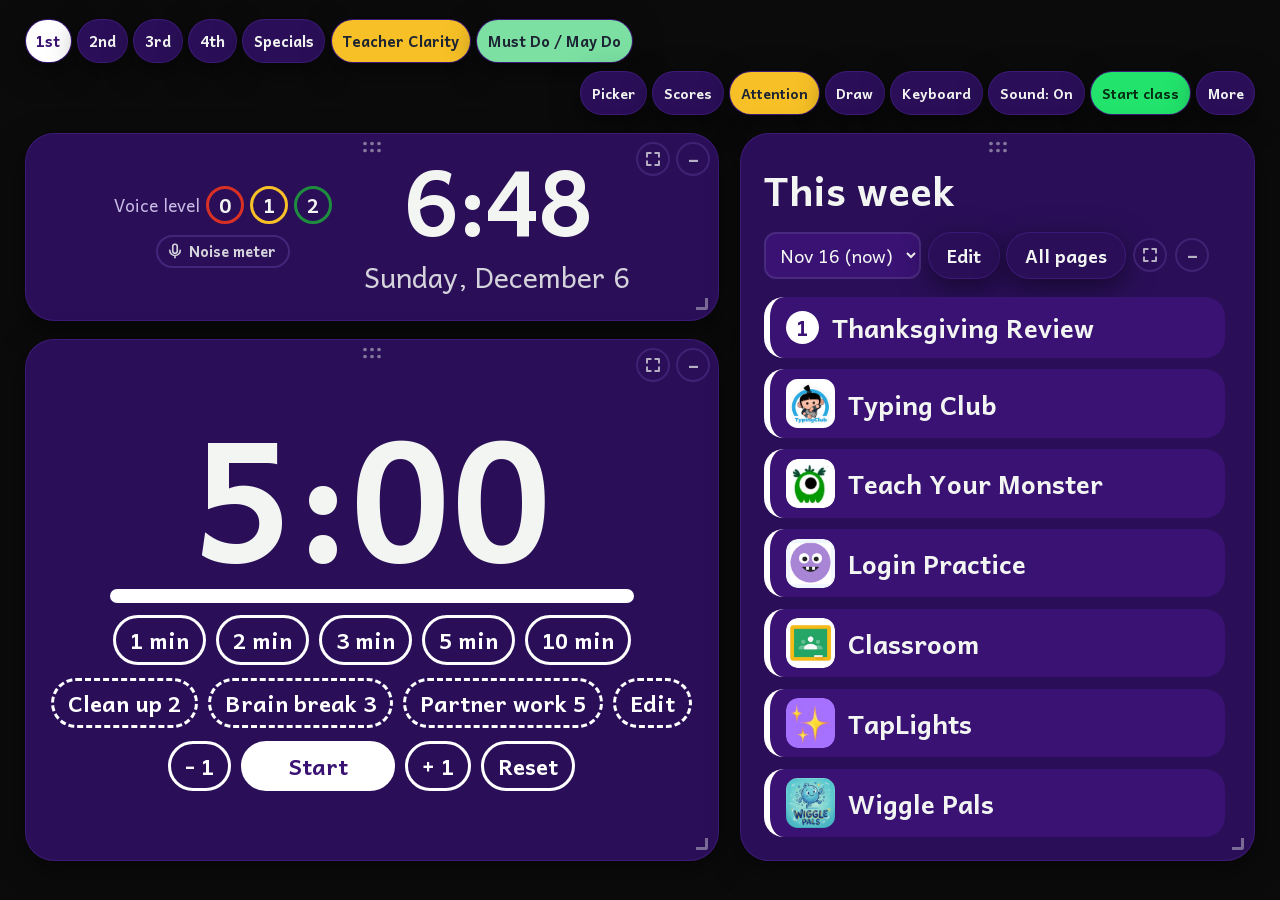
==== commit 1de1d7ce: "Add files via upload" ====
--- a/index.html
+++ b/index.html
@@ -1,700 +1,12 @@
 <!doctype html>
 <html lang="en">
-<head><link rel="icon" href="data:image/svg+xml,<svg xmlns=%22http://www.w3.org/2000/svg%22 viewBox=%220 0 100 100%22><text y=%22.9em%22 font-size=%2290%22>😎</text></svg>">
+<head>
+<link rel="icon" href="data:image/svg+xml,<svg xmlns=%22http://www.w3.org/2000/svg%22 viewBox=%220 0 100 100%22><text y=%22.9em%22 font-size=%2290%22>😎</text></svg>">
 <meta charset="utf-8">
 <meta name="viewport" content="width=device-width, initial-scale=1">
 <title>Classroom Board</title>
-<link rel="stylesheet" href="https://fonts.googleapis.com/css2?family=Andika:wght@400;700&display=swap">
-<style>
-  :root {
-    --ink:#1d2433; --soft:#5b6578; --card:rgba(255,255,255,.92); --line:#d9e0ea;
-    --accent:#7b5ba6; --accent2:#efe8f7; --accent3:#e2d6f2; --onaccent:#fff; --btn:#fff; --pop:#fff; --yellow:#f6c026; --red:#d93025; --green:#1e8e3e;
-    --font:"Andika", "Comic Sans MS", Arial, sans-serif;
-    --bg: linear-gradient(160deg, #bfe3fa, #e6f5fe);
-  }
-  * { box-sizing:border-box; }
-  html, body { height:100%; }
-  body { margin:0; font-family:var(--font); color:var(--ink); background:var(--bg); background-color:#bfe3fa;
-         background-size:cover; overflow:hidden; }
-  button { font-family:var(--font); }
-  button:focus-visible, a:focus-visible { outline:4px solid var(--yellow); outline-offset:3px; }
-
-  /* ---------- layout ---------- */
-  .board { height:100%; display:grid; grid-template-columns: minmax(0, 1.35fr) minmax(0, 1fr); grid-template-rows:auto 1fr auto;
-           gap:2.2vh 1.8vw; padding:2.2vh 2vw; }
-  .topbar { grid-column:1 / -1; display:flex; justify-content:space-between; align-items:center; gap:8px; flex-wrap:wrap; }
-  .grades, .tools { display:flex; gap:clamp(4px, .45vw, 10px); flex-wrap:wrap; align-items:center; }
-  .tools { margin-left:auto; }
-  .tools .tool { font-size:clamp(11px, .86vw, 18px); padding:8px clamp(5px, .5vw, 18px); }
-  .card { background:var(--card); border-radius:28px; box-shadow:0 8px 30px rgba(20,40,70,.15); }
-  .left { display:grid; grid-template-rows: auto 1fr; gap:2.2vh; min-height:0; }
-
-  .tool { border:none; background:var(--card); color:var(--ink); font-size:18px; font-weight:700; border-radius:999px;
-          padding:8px 18px; cursor:pointer; box-shadow:0 3px 12px rgba(20,40,70,.12); }
-  .tool.on { background:var(--accent); color:var(--onaccent); }
-  /* grade tabs and the Teacher Clarity tab */
-  .gtab { font-size:clamp(12px, 1.18vw, 30px); padding:8px clamp(6px, .72vw, 26px); }
-  .tool.clar { background:var(--yellow); color:#1d2433; }
-  .tool.todo { background:#7be0a2; color:#1d2433; }
-  /* ---------- small / big cards, and hiding the top row ---------- */
-  .card { position:relative; }
-  .minbtn { position:absolute; top:8px; right:8px; z-index:2; width:34px; height:34px; border-radius:50%; cursor:pointer; padding:0;
-            border:2px solid var(--line); background:var(--btn); color:var(--ink); font-family:var(--font); font-size:20px; font-weight:700; line-height:1; opacity:.7; }
-  .minbtn:hover { opacity:1; }
-  .plan .minbtn { position:static; flex:0 0 auto; }
-  /* fill the screen on the fly: the round button next to - makes a card cover the whole screen; tap again to put it back */
-  .maxbtn { position:absolute; top:8px; right:48px; z-index:2; width:34px; height:34px; border-radius:50%; cursor:pointer; padding:0;
-            border:2px solid var(--line); background:var(--btn); color:var(--ink); opacity:.7; display:flex; align-items:center; justify-content:center; }
-  .maxbtn:hover { opacity:1; }
-  .maxbtn svg { width:18px; height:18px; fill:none; stroke:currentColor; stroke-width:2.6; stroke-linecap:round; stroke-linejoin:round; }
-  .maxed .maxbtn { opacity:1; background:var(--accent); color:var(--onaccent); }
-  .plan .maxbtn, .pkhead .maxbtn { position:static; flex:0 0 auto; }
-  body.min-clock .clock .maxbtn, body.min-timer .timer .maxbtn, body.min-plan .plan .maxbtn, body.min-pick .pick .maxbtn, body.arranging .maxbtn { display:none; }
-  .maxback { position:fixed; inset:0; z-index:44; display:none; background:var(--bg); background-color:#0b0b0b; }
-  body.maxon .maxback { display:block; }
-  .card.maxed { position:fixed !important; z-index:46 !important; margin:0 !important; transform-origin:0 0; }
-  body.min-plan .board { grid-template-columns:minmax(0, 1fr) auto; }
-  body.min-clock.min-timer .board { grid-template-columns:auto minmax(0, 1fr); }
-  body.min-clock.min-timer.min-plan .board { grid-template-columns:auto auto; justify-content:space-between; }
-  body.min-clock.min-timer .left { grid-template-rows:auto auto; align-content:start; }
-  body.min-timer:not(.min-clock) .left { grid-template-rows:1fr auto; }
-  body:not(.free).min-timer:not(.min-clock) .time { font-size:min(20vh, 9vw); }
-  body:not(.free).min-timer:not(.min-clock) .date { font-size:min(5vh, 2.3vw); white-space:nowrap; }
-  body:not(.free).min-timer.min-plan:not(.min-clock) .time { font-size:min(24vh, 13vw); }
-  body:not(.free).min-timer.min-plan:not(.min-clock) .date { font-size:min(6vh, 3.6vw); }
-  /* small clock */
-  body.min-clock .clock { justify-self:start; padding:1vh 56px 1vh 1.2vw; gap:1.2vw; }
-  body.min-clock .time { font-size:min(5.5vh, 3.6vw); }
-  body.min-clock .date, body.min-clock #vCap { display:none; }
-  body.min-clock .voice { flex-direction:row; gap:.8vw; }
-  body.min-clock .vbig { font-size:min(2.4vh, 1.5vw); box-shadow:0 0 0 2px #fff; }
-  /* small timer */
-  body.min-timer .timer { justify-self:start; flex-direction:row; padding:1vh 56px 1vh 1.2vw; gap:1.2vw; }
-  body.min-timer .tdisplay { font-size:min(5.5vh, 3.6vw); }
-  body.min-timer .bar, body.min-timer #presets, body.min-timer #minus, body.min-timer #plus { display:none; }
-  body.min-timer .chip { font-size:min(2.4vh, 18px); } body.min-timer .chip.main { min-width:4.5em; }
-  /* small plan: just the icons, still tappable */
-  body.min-plan .plan { align-self:start; padding:1.2vh .8vw; }
-  body.min-plan .plan header { margin-bottom:1vh; flex-wrap:nowrap; }
-  body.min-plan .plan h2 { font-size:min(2.8vh, 22px); }
-  body.min-plan #planEdit, body.min-plan #pastBtn, body.min-plan #planPick, body.min-plan .embedit { display:none !important; }
-  body.min-plan .items { flex-direction:row; flex-wrap:wrap; align-content:flex-start; gap:8px; max-width:calc(3 * min(7vh, 60px) + 16px + 6px); overflow:visible; }
-  body.min-plan .items li { flex:0 0 auto; max-height:none; }
-  body.min-plan .item { padding:0; border-left:none !important; background:none; border-radius:14px; font-size:min(7vh, 60px); }
-  body.min-plan .item:hover { transform:none; background:none; }
-  body.min-plan .item .lbl, body.min-plan .item .kind { display:none; }
-  body.min-plan .item .ic, body.min-plan .item .n { width:1em; height:1em; border-radius:.22em; }
-  body.min-plan .item .n { font-size:.5em; width:2em; height:2em; border-radius:.44em; }
-  body.min-plan .items .empty { font-size:16px; }
-  /* ---------- Arrange: move and resize the cards (saved on this device) ---------- */
-  /* With a saved layout each card floats at its own spot and its content is scaled to fit its box. */
-  body.free .left { display:contents; }
-  body.free .card.clock, body.free .card.timer, body.free .card.plan { position:fixed; z-index:1; margin:0; transform-origin:0 0; }
-  body.free .ticker { grid-row:3; } body.free.nobar .ticker { grid-row:2; }
-  body.free .items li { max-height:none; }
-  .grab, .rs { display:none; }
-  body.arranging .grab { display:block; position:absolute; inset:0; z-index:5; border-radius:inherit; cursor:move; touch-action:none;
-                         outline:calc(4px * var(--inv, 1)) dashed var(--yellow); outline-offset:calc(-4px * var(--inv, 1)); background:rgba(246,192,38,.08); }
-  body.arranging .rs { display:block; position:absolute; right:0; bottom:0; z-index:6; width:calc(46px * var(--inv, 1)); height:calc(46px * var(--inv, 1));
-                       cursor:nwse-resize; touch-action:none; background:var(--yellow); border-radius:calc(14px * var(--inv, 1)) 0 calc(24px * var(--inv, 1)) 0; }
-  body.arranging .rs::after { content:""; position:absolute; inset:28%; border-right:calc(4px * var(--inv, 1)) solid #1d2433; border-bottom:calc(4px * var(--inv, 1)) solid #1d2433; }
-  body.arranging.min-clock .clock .rs, body.arranging.min-timer .timer .rs, body.arranging.min-plan .plan .rs { display:none; }
-  body.arranging { user-select:none; -webkit-user-select:none; }
-  /* move and resize any time: dotted bar at the top center, small corner at the bottom right */
-  .mvh { position:absolute; top:calc(2px * var(--inv, 1)); left:50%; transform:translateX(-50%); z-index:4; width:calc(64px * var(--inv, 1)); height:calc(22px * var(--inv, 1));
-         display:flex; align-items:center; justify-content:center; cursor:grab; touch-action:none; opacity:.45; border-radius:999px; }
-  .mvh:hover, .mvh:active { opacity:1; background:rgba(255,255,255,.12); }
-  .mvh:active { cursor:grabbing; }
-  .mvh svg { width:calc(28px * var(--inv, 1)); height:calc(14px * var(--inv, 1)); fill:currentColor; }
-  .rzh { position:absolute; right:calc(4px * var(--inv, 1)); bottom:calc(4px * var(--inv, 1)); z-index:4; width:calc(24px * var(--inv, 1)); height:calc(24px * var(--inv, 1));
-         cursor:nwse-resize; touch-action:none; opacity:.4; }
-  .rzh::after { content:""; position:absolute; inset:25%; border-right:calc(3px * var(--inv, 1)) solid currentColor; border-bottom:calc(3px * var(--inv, 1)) solid currentColor; border-bottom-right-radius:3px; }
-  .rzh:hover, .rzh:active { opacity:1; }
-  body.arranging .mvh, body.arranging .rzh, body.sub .mvh, body.sub .rzh, .card.maxed .mvh, .card.maxed .rzh { display:none; }
-  body.min-clock .clock .rzh, body.min-timer .timer .rzh, body.min-plan .plan .rzh, body.min-pick .pick .rzh { display:none; }
-  @media (max-width:820px) { .mvh, .rzh { display:none; } }
-  .arrbar { position:fixed; left:50%; top:8px; transform:translateX(-50%); z-index:45; display:none; gap:10px; align-items:center;
-            background:#fff; color:#1d2433; border-radius:999px; padding:8px 14px; box-shadow:0 8px 26px rgba(20,40,70,.35); font-weight:700; font-size:17px; white-space:nowrap; }
-  body.arranging .arrbar { display:flex; }
-  .arrbar .tool { box-shadow:none; background:#eef1f6; color:#1d2433; font-size:17px; padding:7px 14px; }
-  .arrbar .tool.on { background:#391273; color:#fff; }
-
-  /* top row hidden: a small Menu button brings it back */
-  body.nobar .topbar { display:none; }
-  body.nobar .board { grid-template-rows:1fr auto; padding-top:42px; }
-  .menubtn { position:fixed; top:6px; right:8px; z-index:40; display:none; font-size:15px; padding:4px 12px; opacity:.55; }
-  .menubtn:hover { opacity:1; }
-  body.nobar .menubtn { display:block; }
-  body.nobar.viewing .menubtn { display:none; }
-
-  /* ---------- random student picker (the teacher's Google Sheet, embedded) ---------- */
-  /* ---------- extra widgets: dice, embed, pictures (made by makeFloat) ---------- */
-  .card.flt { position:fixed; z-index:3; display:flex; flex-direction:column; gap:8px; padding:10px; min-width:0; min-height:0; }
-  .card.flt[hidden] { display:none; }
-  .flthead { display:flex; align-items:center; gap:8px; flex:0 0 auto; }
-  .flthead b { font-size:20px; margin-right:auto; padding-left:6px; white-space:nowrap; overflow:hidden; text-overflow:ellipsis; }
-  .flthead .tool { font-size:15px; padding:5px 12px; box-shadow:none; border:2px solid var(--line); white-space:nowrap; }
-  .flthead .maxbtn { position:static; flex:0 0 auto; }
-  .fltbody { flex:1; min-height:0; display:flex; flex-direction:column; gap:8px; }
-  .fltbody iframe { flex:1; border:0; border-radius:12px; background:#fff; }
-  .fltbody img { flex:1; min-height:0; width:100%; object-fit:contain; border-radius:10px; }
-  .fltbody .set { margin:auto; width:100%; display:flex; flex-direction:column; gap:8px; font-size:16px; color:var(--soft); }
-  .fltbody .set input { font-family:var(--font); font-size:17px; padding:8px 10px; border-radius:10px; border:3px solid var(--yellow); background:#fff; color:#1d2433; }
-  .dice { flex:1; min-height:0; display:flex; flex-wrap:wrap; align-items:center; justify-content:center; align-content:center; gap:4%; container-type:size; }
-  .die { width:min(70cqh, calc(88cqw / var(--n, 1))); aspect-ratio:1; background:#fff; border-radius:16%; box-shadow:0 .4em 1em rgba(0,0,0,.35); display:flex; align-items:center; justify-content:center;
-         color:#1d2433; font-weight:700; }
-  .die svg { width:100%; height:100%; display:block; }
-  .die.roll { animation:dieroll .12s linear infinite; }
-  @keyframes dieroll { 0% { transform:rotate(-12deg) scale(.96); } 50% { transform:rotate(12deg) scale(1.03); } 100% { transform:rotate(-12deg) scale(.96); } }
-  @media (prefers-reduced-motion: reduce) { .die.roll { animation:none; } }
-  .dtotal { text-align:center; font-size:clamp(18px, 3.4vh, 34px); font-weight:700; min-height:1.2em; }
-  @media (max-width:820px) { .card.flt { position:static; grid-column:1 / -1; height:60vh; left:auto !important; top:auto !important; width:auto !important; } }
-  /* groups (picker) */
-  .pkgroups { flex:1; min-height:0; overflow:auto; display:grid; grid-template-columns:repeat(auto-fill, minmax(150px, 1fr)); gap:8px; align-content:start; }
-  .pkgrp { background:var(--accent2); border-radius:14px; padding:6px 8px; display:flex; flex-direction:column; gap:4px; cursor:pointer; border:3px solid transparent; }
-  .pkgrp h4 { margin:0; font-size:15px; color:var(--yellow); }
-  .pkgrp button { font-family:var(--font); font-size:clamp(15px, 2.4vh, 22px); font-weight:700; text-align:left; border:none; border-radius:10px; padding:2px 8px; cursor:pointer;
-                  background:transparent; color:var(--ink); }
-  .pkgrp button.sel { background:var(--yellow); color:#1d2433; }
-  .pkgrp.target { border-color:var(--yellow); }
-  .pkgset { display:flex; gap:8px; align-items:center; justify-content:center; flex-wrap:wrap; font-size:16px; }
-  .pkgset .chip.on { background:var(--accent); color:var(--onaccent); }
-  /* ---------- poll ---------- */
-  .card.poll { position:fixed; z-index:3; display:none; flex-direction:column; gap:8px; padding:10px; min-width:0; min-height:0; }
-  body.pollon .card.poll { display:flex; }
-  .plbody { flex:1; min-height:0; display:flex; flex-direction:column; gap:8px; overflow:auto; }
-  .plq { font-size:clamp(20px, 4.4vh, 44px); font-weight:700; text-align:center; line-height:1.15; overflow-wrap:anywhere; }
-  .plopts { flex:1; min-height:0; display:flex; gap:8px; }
-  .plopts.mc { flex-direction:column; }
-  .plopt { flex:1; min-width:0; min-height:0; position:relative; overflow:hidden; display:flex; align-items:center; justify-content:center; gap:.4em; border:none; border-radius:16px;
-           cursor:pointer; background:var(--accent2); color:var(--ink); font-family:var(--font); font-weight:700; font-size:clamp(18px, 3.6vh, 36px); padding:.2em .5em; }
-  .plopts:not(.mc) .plopt { flex-direction:column; }
-  .plopt .em { font-size:2em; line-height:1; position:relative; }
-  .plopt .let { flex:0 0 auto; width:1.6em; height:1.6em; border-radius:50%; display:flex; align-items:center; justify-content:center; color:#1d2433; position:relative; }
-  .plopt .tx { position:relative; flex:1; min-width:0; text-align:left; overflow-wrap:anywhere; }
-  .plopts:not(.mc) .plopt .tx { flex:none; text-align:center; font-size:.6em; }
-  .plopt .n { position:relative; font-size:1em; }
-  .plopt .fill { position:absolute; left:0; top:0; bottom:0; opacity:.35; transition:width .3s; }
-  .plopts:not(.mc) .plopt .fill { top:auto; left:0; right:0; width:auto !important; transition:height .3s; }
-  .card.poll.hideres .plopt .n, .card.poll.hideres .plopt .fill { visibility:hidden; }
-  .plrow { display:flex; gap:8px; flex-wrap:wrap; align-items:center; justify-content:center; flex:0 0 auto; }
-  .plrow .chip { font-size:14px; padding:2px 12px; border-width:2px; }
-  .plleft { font-size:14px; color:var(--soft); }
-  .pljoin { display:flex; align-items:center; gap:12px; background:#fff; color:#1d2433; border-radius:14px; padding:6px 12px; flex:0 0 auto; }
-  .pljoin .qr { width:min(13vh, 96px); height:min(13vh, 96px); flex:0 0 auto; }
-  .pljoin .qr svg { width:100%; height:100%; display:block; }
-  .pljoin .where { font-size:clamp(14px, 2.2vh, 20px); font-weight:700; overflow-wrap:anywhere; }
-  .pljoin .cd { font-size:clamp(26px, 5.6vh, 52px); font-weight:700; letter-spacing:.08em; line-height:1.1; }
-  .pljoin .st { font-size:13px; color:#555; }
-  .pljoin .st.bad { color:#d93025; font-weight:700; }
-  .plrow .chip.on { background:var(--green); border-color:var(--green); color:#062b12; }
-  .plset { display:flex; flex-direction:column; gap:8px; font-size:16px; }
-  .plset input, .plset select { font-family:var(--font); font-size:17px; padding:6px 10px; border-radius:10px; border:2px solid var(--line); background:#fff; color:#1d2433; min-width:0; }
-  .plset .r { display:flex; gap:8px; align-items:center; flex-wrap:wrap; }
-  .plset .r input { flex:1; }
-  .plset .types { display:flex; gap:8px; flex-wrap:wrap; }
-  .plset .types .chip.on { background:var(--accent); color:var(--onaccent); }
-  body.min-poll .plbody { display:none; }
-  .card.pick { position:fixed; z-index:2; display:none; flex-direction:column; gap:8px; padding:10px; min-width:0; min-height:0; }
-  body.pickon .card.pick { display:flex; }
-  .pkhead { display:flex; align-items:center; gap:8px; flex:0 0 auto; }
-  .pkhead b { font-size:20px; margin-right:auto; padding-left:6px; white-space:nowrap; }
-  .pkhead .tool { font-size:15px; padding:5px 12px; box-shadow:none; border:2px solid var(--line); white-space:nowrap; }
-  .pick .minbtn { position:static; }
-  .pkwrap { flex:1; min-height:0; display:flex; overflow:auto; }
-  .pkwrap iframe { flex:1; border:0; border-radius:14px; background:#fff; }
-  body.min-pick .card.pick { height:auto !important; width:auto !important; }
-  body.min-pick .pkwrap, body.min-pick #pkTab, body.min-pick #pkChange, body.min-pick #pkMode { display:none; }
-  /* built-in name picker: the class list lives on this device only */
-  .pklist { flex:1; min-width:0; min-height:0; display:flex; flex-direction:column; gap:8px; }
-  .pkname { flex:1; min-height:0; display:flex; align-items:center; justify-content:center; text-align:center; overflow:hidden;
-            font-weight:700; line-height:1.05; border-radius:14px; background:var(--accent2); padding:0 .3em; }
-  .pkname.wait { color:var(--soft); font-weight:400; }
-  .pkname.land { animation:pkland .5s cubic-bezier(.2,1.5,.4,1); color:var(--yellow); }
-  @keyframes pkland { 0% { transform:scale(.6); } 100% { transform:scale(1); } }
-  @media (prefers-reduced-motion: reduce) { .pkname.land { animation:none; } }
-  .pkrow { display:flex; gap:8px; flex-wrap:wrap; justify-content:center; align-items:center; flex:0 0 auto; }
-  .pkrow .chip.main { font-size:min(3.4vh, 26px); padding:4px 26px; }
-  .pkleft { font-size:14px; color:var(--soft); }
-  .pksm .chip, .pkcls .chip { font-size:14px; padding:2px 10px; border-width:2px; }
-  .pkcls { justify-content:flex-start; }
-  .pkbody { flex:1; min-height:0; display:flex; flex-direction:column; gap:8px; }
-  .pkseats { flex:1; min-height:0; display:flex; gap:8px; }
-  .pkslot { flex:1; min-width:0; display:flex; flex-direction:column; gap:4px; align-items:stretch; }
-  .pkslot .pkname:not(.wait) { color:var(--yellow); }
-  .pkslot .lab { font-size:14px; color:var(--soft); text-align:center; }
-  .pkslot .pkchk { align-self:center; font-size:15px; padding:2px 14px; }
-  .pkslot .pkchk.on { background:#1e8e3e; border-color:#1e8e3e; color:#fff; }
-  .pknotes { flex:1; min-height:60px; resize:none; font-family:var(--font); font-size:clamp(16px, 2.6vh, 24px); padding:10px 12px; border-radius:14px;
-             border:2px solid var(--line); background:var(--accent2); color:var(--ink); }
-  .pknotes:focus { outline:3px solid var(--yellow); }
-  .pkfaces { flex:1; min-height:0; display:flex; gap:8px; }
-  .pkface { flex:1; min-width:0; display:flex; flex-direction:column; align-items:center; justify-content:center; gap:2px; border:none; border-radius:18px; cursor:pointer;
-            background:var(--accent2); color:var(--ink); font-family:var(--font); }
-  .pkface:active { transform:scale(.97); }
-  .pkface .em { font-size:clamp(28px, 7vh, 80px); line-height:1; }
-  .pkface .w { font-size:clamp(13px, 2vh, 20px); color:var(--soft); }
-  .pkface b { font-size:clamp(22px, 5vh, 56px); line-height:1; }
-  .pkpast { font-size:14px; color:var(--soft); display:flex; flex-direction:column; gap:2px; }
-  .pkgrid { flex:1; min-height:0; overflow:auto; display:grid; grid-template-columns:repeat(auto-fill, minmax(150px, 1fr)); gap:6px; align-content:start; }
-  .pkgrid .titem { font-size:17px; padding:.25em .4em; }
-  .pkcls .chip.on { background:var(--accent); color:var(--onaccent); }
-  .pkedit input { font-family:var(--font); font-size:18px; padding:8px 10px; border-radius:12px; border:3px solid var(--yellow); background:#fff; color:#1d2433; min-width:0; }
-  .pkname { min-height:44px; white-space:nowrap; }
-  .pkedit { flex:1; min-height:0; display:flex; flex-direction:column; gap:8px; }
-  .pkedit textarea { flex:1; min-height:80px; resize:none; font-family:var(--font); font-size:18px; padding:8px 10px; border-radius:12px; border:3px solid var(--yellow); background:#fff; color:#1d2433; }
-  .pkedit p { margin:0; font-size:15px; color:var(--soft); }
-  body.arranging.min-pick .pick .rs { display:none; }
-  .pkset { margin:auto; width:min(760px, 100%); border-radius:20px; padding:12px 14px; display:flex; flex-direction:column; gap:12px; }
-  .pkset h2 { margin:0; font-size:22px; }
-  .pkset p { margin:0; font-size:16px; color:var(--soft); }
-  .pkset input { font-family:var(--font); font-size:17px; padding:10px 12px; border-radius:12px; border:3px solid var(--yellow); background:#fff; color:#1d2433; }
-  .pkset .r { display:flex; gap:10px; flex-wrap:wrap; }
-  .pkset .tool { box-shadow:none; border:2px solid var(--line); }
-  .pkset .bad { color:#ff8a80; }
-
-  /* ---------- More menu, dialog, toast ---------- */
-  .moremenu { position:fixed; top:56px; right:2vw; z-index:71; display:none; flex-direction:column; gap:8px; background:var(--pop); border-radius:18px; padding:12px;
-              box-shadow:0 10px 30px rgba(20,40,70,.35); }
-  .moremenu.show { display:flex; }
-  .moremenu .tool { box-shadow:none; border:2px solid var(--line); text-align:left; font-size:18px; }
-  .moremenu { max-height:calc(100vh - 70px); overflow:auto; }
-  .dlg .box { width:min(760px, 100%); }
-  .dlgbody { overflow:auto; display:flex; flex-direction:column; gap:12px; font-size:18px; }
-  .dlgbody p { margin:0; color:var(--soft); font-size:16px; }
-  .dlgbody .r { display:flex; gap:8px; align-items:center; flex-wrap:wrap; }
-  .dlgbody .tool { box-shadow:none; border:2px solid var(--line); }
-  .dlgbody input, .dlgbody select { font-family:var(--font); font-size:18px; padding:6px 10px; border-radius:10px; border:2px solid var(--line); background:#fff; color:#1d2433; min-width:0; }
-  .dlgbody input[type=text] { flex:1 1 160px; }
-  .dlgbody input[type=number] { width:5em; }
-  .dlgbody .tabs .tool.on, .tool.onoff.on { background:var(--green); color:#062b12; }
-  body.dark.purple .dlgbody .tabs .tool.on { background:#22e36b; }
-  .toast { position:fixed; left:50%; bottom:90px; transform:translateX(-50%); z-index:96; display:none; background:#fff; color:#1d2433; font-weight:700; font-size:20px;
-           padding:10px 22px; border-radius:999px; box-shadow:0 8px 26px rgba(0,0,0,.4); }
-  .toast.show { display:block; }
-  /* ---------- start class, QR code ---------- */
-  .startbtn { background:#22e36b !important; color:#062b12 !important; }
-  .qrwrap { flex:1; min-height:0; display:flex; flex-direction:column; align-items:center; justify-content:center; gap:2vh; }
-  .qrbox { flex:1; min-height:0; aspect-ratio:1; max-width:92vw; background:#fff; border-radius:24px; padding:2vh; display:flex; }
-  .qrbox svg { width:100%; height:100%; display:block; }
-  .qrurl { font-size:clamp(18px, 3.4vh, 36px); font-weight:700; text-align:center; overflow-wrap:anywhere; max-width:92vw; }
-  /* ---------- clean-up warning near the end of class ---------- */
-  .cwpill { display:none; margin-top:1vh; border:2px solid var(--line); background:var(--accent2); color:var(--ink); font-family:var(--font); font-weight:700;
-            font-size:min(2.6vh, 1.7vw); border-radius:999px; padding:.15em .9em; cursor:pointer; }
-  .cwpill.on { display:inline-block; }
-  .cwpill.off { opacity:.7; font-weight:400; }
-  body.min-clock .cwpill { display:none !important; }
-  .cwbig { font-size:clamp(36px, 8vh, 80px); font-weight:700; text-align:center; line-height:1.1; }
-  .cwrow { justify-content:center; }
-  .cwrow .tool { font-size:20px; min-width:3.6em; }
-  .warn { position:fixed; inset:0; z-index:93; display:none; flex-direction:column; align-items:center; justify-content:center; gap:2vh; cursor:pointer;
-          background:radial-gradient(circle, #ff8a65 0%, #d93025 75%); color:#fff; text-align:center; }
-  .warn.show { display:flex; }
-  .wbig { font-size:min(15vh, 9vw); font-weight:700; line-height:1; animation:attnpulse 1s ease-in-out infinite; }
-  .wsub { font-size:min(6vh, 4vw); font-weight:700; }
-  .wtime { font-size:min(26vh, 16vw); font-weight:700; line-height:1; font-variant-numeric:tabular-nums; }
-  .whint { font-size:min(2.6vh, 20px); opacity:.85; }
-  @media (prefers-reduced-motion: reduce) { .wbig { animation:none; } }
-  /* ---------- attention getter ---------- */
-  .attnbtn { background:var(--yellow) !important; color:#1d2433 !important; }
-  .attn { position:fixed; inset:0; z-index:92; display:none; flex-direction:column; align-items:center; justify-content:center; gap:4vh; cursor:pointer;
-          background:radial-gradient(circle, #ffd94a 0%, #f6a700 70%); color:#1d2433; }
-  .attn.show { display:flex; }
-  .attnword { font-size:min(22vh, 13vw); font-weight:700; text-align:center; line-height:1; padding:0 4vw; animation:attnpulse 1s ease-in-out infinite; }
-  @keyframes attnpulse { 50% { transform:scale(1.06); } }
-  @media (prefers-reduced-motion: reduce) { .attnword { animation:none; } }
-  .attn .tool { position:absolute; bottom:20px; right:20px; box-shadow:none; }
-  /* ---------- timer labels ---------- */
-  /* the timer, shown again on Teacher Clarity and Must Do / May Do */
-  .tmini { display:none; align-items:center; gap:.4em; background:var(--card); border-radius:999px; padding:.1em .7em .1em .8em; position:relative; overflow:hidden;
-           font-size:clamp(26px, 6vh, 64px); font-weight:700; line-height:1.15; box-shadow:0 4px 14px rgba(30,60,90,.15); }
-  .tmini.on { display:flex; }
-  .tmini .tl { font-size:.5em; color:var(--yellow); }
-  .tmini b { font-variant-numeric:tabular-nums; }
-  .tmini i { position:absolute; left:0; right:0; bottom:0; height:.12em; background:var(--line); }
-  .tmini u { display:block; height:100%; background:var(--green); transition:width .3s linear; }
-  .tmini.low u { background:var(--yellow); }
-  .tmini.done { background:#d93025; color:#fff; animation:pulse 1s ease-in-out infinite; }
-  .tmini.done .tl { color:#fff; }
-  @media (prefers-reduced-motion: reduce) { .tmini.done { animation:none; } }
-  .tlabel { display:none; font-size:min(5vh, 3vw); font-weight:700; color:var(--yellow); line-height:1; text-align:center; }
-  .timer.labeled .tlabel { display:block; }
-  #lpresets .chip { border-style:dashed; }
-  body.min-timer .tlabel, body.min-timer #lpresets { display:none !important; }
-  /* ---------- noise meter (lives in the clock card, under the voice level) ---------- */
-  .clock { flex-wrap:wrap; }
-  .nzbtn { display:inline-flex; align-items:center; gap:.3em; margin-top:.4vh; border:2px solid var(--line); background:var(--btn); color:var(--ink); cursor:pointer;
-           font-family:var(--font); font-size:min(2vh, 15px); font-weight:700; border-radius:999px; padding:.15em .8em .15em .55em; opacity:.85; }
-  .nzbtn svg { width:1.2em; height:1.2em; fill:none; stroke:currentColor; stroke-width:2.2; stroke-linecap:round; }
-  .nzbtn.on { background:var(--accent); color:var(--onaccent); opacity:1; }
-  .nzwrap { display:none; flex:1 0 100%; align-items:center; gap:10px; min-width:0; }
-  body.noiseon .nzwrap { display:flex; }
-  body.min-clock .nzwrap, body.min-clock .nzbtn { display:none !important; }
-  .nzstat { font-size:13px; color:var(--soft); white-space:nowrap; }
-  .nzstat:empty { display:none; }
-  .nzcnt { font-size:min(2.2vh, 16px); font-weight:700; white-space:nowrap; }
-  .nzbar { position:relative; flex:1; min-width:60px; height:min(2.6vh, 20px); border-radius:999px; background:var(--line); overflow:hidden; }
-  .nzbar i { position:absolute; left:0; top:0; bottom:0; width:0; background:#1e8e3e; transition:width .1s linear, background .2s; }
-  .nzbar span { position:absolute; top:0; bottom:0; width:4px; background:#fff; }
-  .noise.warn .nzbar i { background:#f6c026; } .noise.loud .nzbar i { background:#d93025; }
-  .nzgear { flex:0 0 auto; width:30px; height:30px; border-radius:50%; border:2px solid var(--line); background:var(--btn); color:var(--ink); cursor:pointer; padding:0;
-            display:flex; align-items:center; justify-content:center; }
-  .nzgear svg { width:17px; height:17px; fill:none; stroke:currentColor; stroke-width:2.2; stroke-linecap:round; }
-  .nzset { position:fixed; z-index:72; display:none; flex-direction:column; gap:10px; width:min(340px, 92vw); background:var(--pop); color:var(--ink); border-radius:18px; padding:14px;
-           box-shadow:0 10px 30px rgba(0,0,0,.4); }
-  .nzset.show { display:flex; }
-  .nzlim { display:flex; gap:8px; align-items:center; font-size:15px; color:var(--soft); }
-  .nzlim input { flex:1; }
-  .nzrow { display:flex; align-items:center; gap:8px; font-size:15px; color:var(--soft); flex-wrap:wrap; }
-  .nzrow select { font-family:var(--font); font-size:15px; padding:3px 6px; border-radius:8px; border:2px solid var(--line); background:#fff; color:#1d2433; }
-  .nzrow .tool { box-shadow:none; border:2px solid var(--line); font-size:14px; padding:3px 12px; }
-  body.sub .nzgear { display:none; }
-  .nzloud { display:none; position:absolute; inset:6px; z-index:3; pointer-events:none;
-            align-items:center; justify-content:center; text-align:center; font-weight:700; font-size:clamp(22px, 5vh, 56px); color:#fff; background:rgba(217,48,37,.92); border-radius:14px; }
-  .noise.loud .nzloud { display:flex; animation:attnpulse .6s ease-in-out infinite; }
-  /* ---------- sub mode: only what a sub needs ---------- */
-  .subexit { display:none; }
-  body.sub .subexit { display:block; background:#d93025 !important; color:#fff !important; }
-  body.sub #arrBtn, body.sub #barBtn, body.sub #moreBtn, body.sub #pickBtn, body.sub .minbtn, body.sub #planEdit, body.sub #pastBtn,
-  body.sub #planPick, body.sub #cEdit, body.sub #cReset, body.sub #tEdit, body.sub #tReset, body.sub .card.pick, body.sub .grab, body.sub .rs,
-  body.sub #attnEdit, body.sub #lpresets .edit, body.sub #qrChange { display:none !important; }
-  body.sub .ticker { pointer-events:none; }
-
-  /* ---------- team scoreboard ---------- */
-  .srows { flex:1; min-height:0; display:flex; flex-direction:column; gap:1vh; width:min(96vw, 1600px); margin:0 auto; --n:4;
-           font-size:clamp(18px, calc(58vh / var(--n) * .42), 64px); }
-  .srow { flex:1 1 0; min-height:0; display:flex; align-items:center; gap:.5em; background:var(--card); border-radius:.6em; padding:0 .6em; box-shadow:0 4px 14px rgba(30,60,90,.12); }
-  .srow input { flex:0 0 7.5em; min-width:0; width:7.5em; font-family:var(--font); font-size:.8em; font-weight:700; color:var(--ink); background:transparent;
-                border:2px solid transparent; border-radius:.3em; padding:.1em .25em; }
-  .srow input[readonly] { cursor:default; }
-  .srow input:focus { background:#fff; color:#1d2433; border-color:var(--yellow); outline:none; }
-  .srow .pm { flex:0 0 auto; width:1.7em; height:1.7em; border-radius:50%; cursor:pointer; padding:0; font-family:var(--font); font-size:.8em; font-weight:700; line-height:1;
-              border:3px solid var(--accent); background:var(--btn); color:var(--accent); }
-  .srow .pm.plus { background:var(--accent); color:var(--onaccent); }
-  .strack { flex:1; min-width:0; position:relative; height:.28em; border-radius:999px; background:var(--line); margin:0 .9em 0 .7em; }
-  .strack i { position:absolute; left:0; top:0; bottom:0; border-radius:999px; background:var(--yellow); transition:width .35s; }
-  .strack span { position:absolute; top:50%; font-size:1.25em; line-height:1; transform:translate(-50%, -50%) rotate(45deg); transition:left .35s; }
-  .srow .pts { flex:0 0 2.2em; text-align:right; font-weight:700; font-size:1.2em; font-variant-numeric:tabular-nums; }
-  .srow.lead .pts { color:var(--yellow); }
-  .scount { display:flex; align-items:center; gap:8px; font-size:clamp(18px, 2.6vh, 28px); font-weight:700; background:var(--card); border-radius:999px; padding:2px 14px; }
-  @media (prefers-reduced-motion: reduce) { .strack i, .strack span { transition:none; } }
-
-  /* ---------- must do / may do checklists ---------- */
-  .tcols { flex:1; min-height:0; display:grid; grid-template-columns:1fr 1fr; gap:1.6vw; width:min(96vw, 1600px); margin:0 auto; }
-  .tcol { min-height:0; display:flex; flex-direction:column; gap:1.2vh; background:var(--card); border-radius:26px; padding:1.6vh 1.4vw; box-shadow:0 4px 14px rgba(30,60,90,.12); }
-  .tcol h2 { margin:0; text-align:center; border-radius:18px; padding:.15em .5em; font-size:clamp(26px, 5vh, 54px); line-height:1.15; }
-  .tcol.must h2 { background:#d93025; color:#fff; } .tcol.may h2 { background:#1e8e3e; color:#fff; }
-  .tlist { list-style:none; margin:0; padding:0 4px 0 0; flex:1; min-height:0; overflow:auto; display:flex; flex-direction:column; gap:1vh; }
-  .tlist li { display:flex; align-items:center; gap:.5em; }
-  .titem { flex:1; min-width:0; display:flex; align-items:center; gap:.5em; text-align:left; border:none; cursor:pointer; border-radius:18px; padding:.3em .5em;
-           background:var(--accent2); color:var(--ink); font-family:var(--font); font-size:clamp(22px, 4.4vh, 48px); font-weight:700; line-height:1.15; }
-  .titem .box { flex:0 0 auto; width:1.15em; height:1.15em; border-radius:.25em; border:.12em solid var(--ink); display:flex; align-items:center; justify-content:center; background:transparent; }
-  .titem.done .box { background:#1e8e3e; border-color:#1e8e3e; }
-  .titem.done .box::after { content:"\2713"; color:#fff; font-size:.9em; line-height:1; }
-  .titem.done .txt { opacity:.5; text-decoration:line-through; }
-  .titem .txt { overflow-wrap:anywhere; }
-  .tlist .none { color:var(--soft); font-size:clamp(18px, 3vh, 30px); padding:.4em; }
-  .tlist input { flex:1; min-width:0; font-family:var(--font); font-size:clamp(18px, 3.2vh, 32px); padding:.3em .5em; border-radius:12px; border:3px solid var(--yellow); background:#fff; color:#1d2433; }
-  .tlist .tool, .tcol > .tool { box-shadow:none; border:2px solid var(--line); flex:0 0 auto; }
-  .tcol > .tool { align-self:flex-start; display:none; }
-  .clarity.editing .tcol > .tool { display:block; }
-  .empty { font-size:min(3.2vh, 26px); color:var(--soft); padding:1vh .4vw; }
-
-  /* ---------- clock ---------- */
-  /* ---------- event countdown strip ---------- */
-  .ticker { grid-column:1 / -1; display:none; overflow:hidden; border-radius:999px; padding:.9vh 0; cursor:pointer; white-space:nowrap; min-width:0; }
-  .ticker.show { display:block; }
-  .track { display:inline-flex; will-change:transform; animation:tick linear infinite; }
-  @keyframes tick { to { transform:translateX(-50%); } }
-  .ev { font-size:min(4vh, 30px); font-weight:700; padding:0 1.2em; display:inline-flex; align-items:baseline; gap:.35em; }
-  .ev b { font-size:1.35em; color:var(--yellow); }
-  .ev::after { content:"\2605"; color:var(--yellow); margin-left:2.4em; font-size:.8em; }
-  @media (prefers-reduced-motion: reduce) { .track { animation:none; } }
-  /* countdown editor */
-  .cd h3 { margin:6px 0 0; font-size:20px; }
-  .cd .hint { margin:0; font-size:15px; color:var(--soft); }
-  .cd .rows { display:flex; flex-direction:column; gap:8px; }
-  .cd .r { display:flex; gap:8px; align-items:center; flex-wrap:wrap; }
-  .cd input { font-family:var(--font); font-size:18px; padding:8px 10px; border-radius:12px; border:2px solid var(--line); background:#fff; color:#1d2433; min-width:0; }
-  .cd input[type=text] { flex:1 1 120px; }
-  .cd .box { width:min(820px, 100%); }
-  .cd .left { min-width:7.5em; }
-  .cd .scroll { overflow:auto; display:flex; flex-direction:column; gap:10px; padding-right:4px; }
-  .cd .tool { box-shadow:none; border:2px solid var(--line); }
-  .cd .left { font-size:15px; color:var(--soft); white-space:nowrap; }
-  .cd #cdOff .left { display:none; }
-  .tool.onoff.on { background:var(--green); color:#062b12; }
-  body.dark.purple .tool.onoff.on { background:#22e36b; }
-
-  .clock { display:flex; align-items:center; justify-content:center; gap:2.5vw; padding:2.4vh 2vw; min-height:0; }
-  .clocktext { display:flex; flex-direction:column; align-items:center; }
-  /* voice level: 0 silent, 1 whisper, 2 normal talking */
-  .voice { display:flex; flex-direction:column; align-items:center; gap:.8vh; flex:0 0 auto; }
-  .vbig { display:none; align-items:center; gap:.5em; border-radius:999px; padding:.25em 1em .25em .3em; font-size:min(4.4vh, 2.7vw); font-weight:700;
-          background:var(--vc); color:var(--vt); box-shadow:0 0 0 4px #fff; }
-  .voice.set .vbig { display:flex; }
-  .vbig b { width:1.7em; height:1.7em; border-radius:50%; background:#fff; color:#1d2433; display:flex; align-items:center; justify-content:center; font-size:1.25em; }
-  .vbig small { display:block; font-size:.5em; font-weight:400; line-height:1; opacity:.9; }
-  .vbig span { line-height:1.05; text-align:left; }
-  .vpick { display:flex; align-items:center; gap:6px; font-size:min(2.2vh, 17px); color:var(--soft); }
-  .vpick button { font-family:var(--font); font-weight:700; font-size:min(2.6vh, 20px); width:1.9em; height:1.9em; border-radius:50%; cursor:pointer; padding:0;
-                  border:3px solid var(--vc); background:var(--btn); color:var(--ink); }
-  .vpick button.on { background:var(--vc); color:var(--vt); }
-  [data-v="0"] { --vc:#d93025; --vt:#fff; } [data-v="1"] { --vc:#f6c026; --vt:#1d2433; } [data-v="2"] { --vc:#1e8e3e; --vt:#fff; }
-  .time { font-size:min(11vh, 7vw); font-weight:700; line-height:1; font-variant-numeric:tabular-nums; letter-spacing:-.02em; }
-  .date { font-size:min(3.6vh, 2.2vw); color:var(--ink); opacity:.85; margin-top:1vh; }
-
-  /* ---------- timer ---------- */
-  .timer { display:flex; flex-direction:column; align-items:center; justify-content:center; gap:1.4vh; padding:1.6vh 1.5vw; min-height:0; }
-  .tdisplay { font-size:min(20vh, 13vw); font-weight:700; line-height:1; font-variant-numeric:tabular-nums; }
-  .bar { width:80%; height:14px; border-radius:999px; background:var(--line); overflow:hidden; }
-  .bar i { display:block; height:100%; width:100%; background:var(--green); transition:width .3s linear, background .3s; }
-  .timer.low .bar i { background:var(--yellow); }
-  .timer.done .tdisplay { color:var(--red); animation:pulse 1s ease-in-out infinite; }
-  .timer.done .bar i { background:var(--red); }
-  @keyframes pulse { 50% { transform:scale(1.06); } }
-  .row { display:flex; gap:10px; flex-wrap:wrap; justify-content:center; }
-  .chip { border:3px solid var(--accent); background:var(--btn); color:var(--accent); font-size:min(2.8vh, 22px); font-weight:700;
-          border-radius:999px; padding:4px 14px; cursor:pointer; }
-  .chip.main { background:var(--accent); color:var(--onaccent); min-width:7em; }
-
-  /* ---------- plan ---------- */
-  .plan { display:flex; flex-direction:column; padding:2.6vh 1.8vw; min-height:0; }
-  .plan header { display:flex; align-items:center; justify-content:space-between; gap:10px; margin-bottom:2vh; }
-  .plan h2 { margin:0; font-size:min(5vh, 40px); white-space:nowrap; }
-  .plan header .tool { white-space:nowrap; }
-  .plan select { font-family:var(--font); font-size:18px; padding:6px 10px; border-radius:12px; border:2px solid var(--line); }
-  /* hover nudges items right 4px; padding gives it room so no sideways scrollbar appears */
-  .items { list-style:none; margin:0; padding:0 6px 0 0; display:flex; flex-direction:column; gap:1.3vh; overflow-x:hidden; overflow-y:auto; }
-  .item { display:flex; align-items:center; gap:1vw; width:100%; text-align:left; border:none; cursor:pointer;
-          background:var(--accent2); color:var(--ink); border-radius:20px; padding:1.3vh 1.2vw;
-          font-size:min(4vh, 32px); font-weight:700; text-decoration:none; transition:transform .15s, background .15s; }
-  .item:hover { background:var(--accent3); transform:translateX(4px); }
-  .item .n { flex:0 0 auto; width:1.6em; height:1.6em; border-radius:50%; background:var(--accent); color:var(--onaccent);
-             display:flex; align-items:center; justify-content:center; font-size:.8em; }
-  .item .lbl { flex:1; }
-  .item .ic { flex:0 0 auto; width:1.9em; height:1.9em; border-radius:.45em; object-fit:cover; }
-  .items { flex:1; }
-  .items li { flex:1 1 auto; display:flex; max-height:17vh; }
-  .items li .item { flex:1; }
-  .item .kind { font-size:.5em; color:var(--soft); font-weight:400; white-space:nowrap; }
-  .item.missing { opacity:.55; cursor:default; }
-  .item.missing:hover { transform:none; background:var(--accent2); }
-  /* Edit on the plan: move up, move down, hide (saved on this device) */
-  .item.edit { cursor:default; } .item.edit:hover { transform:none; background:var(--accent2); }
-  .item.edit .lbl { min-width:0; overflow:hidden; text-overflow:ellipsis; white-space:nowrap; }
-  .item.edit.hid .lbl, .item.edit.hid .ic, .item.edit.hid .n { opacity:.4; }
-  .item.edit { flex-wrap:wrap; row-gap:.25em; }
-  .item.edit .ic { width:1.4em; height:1.4em; } .item.edit .n { width:1.4em; height:1.4em; }
-  .pctl { flex:1 0 100%; display:flex; gap:6px; flex-wrap:wrap; }
-  .items.editing li { max-height:none; }
-  .pctl button { font-family:var(--font); font-size:.62em; font-weight:700; min-width:2.3em; padding:.25em .6em; border-radius:999px; cursor:pointer;
-                 border:3px solid var(--accent); background:var(--btn); color:var(--accent); }
-  .pctl button:disabled { opacity:.3; cursor:default; }
-  .pctl button.showbtn { background:#d93025; border-color:#d93025; color:#fff; }
-  .plan header { flex-wrap:wrap; }
-  /* YouTube video button: set up in Edit, saved on this device per grade */
-  .embedit { display:none; flex-direction:column; gap:8px; margin-top:1.4vh; max-height:46%; overflow:auto; flex:0 0 auto; }
-  .embedit.show { display:flex; }
-  .ytedit { display:flex; flex-direction:column; gap:8px; padding:1.2vh 1vw; border-radius:18px; background:var(--accent2); }
-  .ytedit .r { display:flex; gap:8px; align-items:center; flex-wrap:wrap; }
-  .ytedit b { font-size:min(2.8vh, 22px); margin-right:auto; }
-  .ytedit input { font-family:var(--font); font-size:17px; padding:7px 10px; border-radius:12px; border:2px solid var(--line); background:#fff; color:#1d2433; min-width:0; flex:1 1 150px; }
-  .ytedit .nm { flex:0 1 150px; }
-  .ytedit .tool { box-shadow:none; border:2px solid var(--line); }
-  .ytedit .hint { margin:0; font-size:14px; color:var(--soft); }
-  /* video leaves a strip at the bottom so Home does not cover the player buttons */
-  .viewer.video iframe { height:calc(100% - 92px); background:#000; }
-  .plan { min-width:0; } .items li, .items li .item { min-width:0; }
-
-  /* black + green theme */
-  body.dark { --ink:#f2f5f2; --soft:#9fb3a5; --card:#151515; --line:#2c2c2c; --accent:#22e36b; --accent2:#1d1d1d;
-              --accent3:#26352b; --onaccent:#062b12; --btn:#151515; --pop:#202020; --green:#22e36b; }
-  body.dark .card, body.dark .tool { box-shadow:0 0 0 1px #262626, 0 8px 30px rgba(0,0,0,.5); }
-  body.dark .plan select { background:#202020; color:var(--ink); border-color:#333; }
-  body.dark .item { border-left:6px solid var(--accent); }
-  body.dark .swatch.on { border-color:var(--accent); }
-  /* black + purple theme */
-  body.dark.purple { --card:#2a0f58; --accent:#ffffff; --onaccent:#391273; --accent2:#391273; --accent3:#4a1a8c;
-                     --line:#4a2a80; --btn:#2a0f58; --pop:#2a0f58; --soft:#c9bce6; --green:#ffffff; }
-  body.dark.purple .card, body.dark.purple .tool { box-shadow:0 0 0 1px #3d1a78, 0 8px 30px rgba(0,0,0,.5); }
-  body.dark.purple .plan select { background:#391273; border-color:#4a2a80; }
-
-  /* ---------- guide viewer (built from guides.js) ---------- */
-  .guide { position:fixed; inset:0; z-index:50; display:none; flex-direction:column; gap:1.2vh; padding:1.5vh 16px 80px;
-           background:var(--bg); background-color:#bfe3fa; }
-  body.dark .guide { background-color:#0b0b0b; }
-  .guide.show { display:flex; }
-  /* ---------- teacher clarity (Today I will / So I can / I know I have it when) ---------- */
-  .clarity { position:fixed; inset:0; z-index:50; display:none; flex-direction:column; gap:1.6vh; padding:1.5vh 16px 96px;
-             background:var(--bg); background-color:#bfe3fa; }
-  body.dark .clarity { background-color:#0b0b0b; }
-  .clarity.show { display:flex; }
-  .clarity header { display:flex; align-items:center; justify-content:space-between; gap:12px; flex-wrap:wrap; }
-  .clarity h1 { margin:0; font-size:clamp(26px, 4.2vh, 46px); background:var(--card); border-radius:999px; padding:4px 22px; }
-  .clarity .ghint { display:none; }
-  .clarity.editing .ghint { display:block; }
-  .crows { flex:1; min-height:0; display:flex; flex-direction:column; gap:1.6vh; width:min(96vw, 1500px); margin:0 auto; }
-  .crow { flex:1 1 0; min-height:0; display:flex; align-items:stretch; gap:1.6vw; background:var(--card); border-radius:26px;
-          padding:1.6vh 1.6vw; box-shadow:0 4px 14px rgba(30,60,90,.12); }
-  .crow h2 { flex:0 0 28%; margin:0; display:flex; align-items:center; justify-content:center; text-align:center; text-wrap:balance;
-             background:var(--accent); color:var(--onaccent); border-radius:18px; padding:.3em .5em;
-             font-size:clamp(24px, 5vh, 54px); line-height:1.1; }
-  .ctext { flex:1; min-width:0; align-self:center; max-height:100%; overflow:auto; white-space:pre-wrap; overflow-wrap:anywhere;
-           font-size:clamp(26px, 5.6vh, 62px); font-weight:700; line-height:1.15; border-radius:14px; padding:.15em .3em; outline:none; }
-  .ctext.blank { color:var(--soft); font-weight:400; font-size:clamp(20px, 3.4vh, 34px); }
-  .clarity.editing .ctext { align-self:stretch; background:#fff; color:#1d2433; font-weight:400; font-size:clamp(22px, 4vh, 40px);
-                            box-shadow:inset 0 0 0 4px var(--yellow); cursor:text; }
-  .guide header { display:flex; align-items:center; justify-content:space-between; gap:12px; flex-wrap:wrap; }
-  .guide h1 { margin:0; font-size:clamp(26px, 4.2vh, 46px); background:var(--card); border-radius:999px; padding:4px 22px; }
-  .gctl { display:flex; gap:10px; flex-wrap:wrap; }
-  .gctl button { font-size:clamp(18px, 2.6vh, 28px); font-weight:700; border-radius:999px; padding:6px 22px; cursor:pointer;
-                 border:3px solid var(--accent); background:var(--btn); color:var(--accent); }
-  .gctl button.main { background:var(--accent); color:var(--onaccent); }
-  .gwall { flex:1; min-height:0; display:flex; flex-wrap:wrap; justify-content:center; align-content:center; gap:2vh 1.6vw; }
-  .gstep { width:calc(25% - 1.6vw); min-width:200px; background:var(--card); border-radius:22px; border:5px solid transparent;
-           padding:1.4vh 1vw 1.8vh; display:flex; flex-direction:column; align-items:center; gap:1vh; cursor:pointer;
-           transition:opacity .25s, transform .25s, border-color .25s; box-shadow:0 4px 14px rgba(30,60,90,.12); }
-  .gwall.focus .gstep { opacity:.35; }
-  .gwall.focus .gstep.done { opacity:.6; }
-  .gwall.focus .gstep.on { opacity:1; border-color:var(--accent); transform:scale(1.05); }
-  .gnum { width:clamp(40px, 6vh, 64px); height:clamp(40px, 6vh, 64px); border-radius:50%; background:var(--accent); color:var(--onaccent);
-          font-size:clamp(24px, 4vh, 42px); font-weight:700; display:flex; align-items:center; justify-content:center; }
-  .gpic { width:100%; height:clamp(110px, 20vh, 220px); display:flex; align-items:center; justify-content:center; }
-  .gpic img { max-height:100%; max-width:100%; object-fit:contain; border-radius:10px; box-shadow:0 1px 6px rgba(30,60,90,.18); }
-  .gsay { font-size:clamp(20px, 3.2vh, 36px); font-weight:700; text-align:center; line-height:1.15; text-wrap:balance; }
-  /* 9+ steps: 5 per row so the wall still fits on one screen */
-  @media (min-width:821px) {
-    .gwall.many .gstep { width:calc(20% - 1.6vw); min-width:160px; }
-    .gwall.many .gpic { height:clamp(100px, 18vh, 200px); }
-  }
-  /* Edit: tap steps to hide or show them (saved on this device) */
-  .gstep.hid { display:none; }
-  .gwall.editing .gstep { display:flex; opacity:1; transform:none; border-color:transparent; position:relative; }
-  .gwall.editing .gstep.hid::after { content:"Hidden"; position:absolute; top:50%; left:50%; transform:translate(-50%, -50%) rotate(-12deg);
-    background:#d93025; color:#fff; font-weight:700; font-size:clamp(22px, 4vh, 40px); padding:.1em .7em; border-radius:999px; opacity:1; }
-  .gwall.editing .gstep.hid { opacity:1; } .gwall.editing .gstep.hid > * { opacity:.25; }
-  .gctl button.editon { background:#d93025; border-color:#d93025; color:#fff; }
-  .ghint { display:none; text-align:center; font-size:clamp(18px, 2.8vh, 28px); font-weight:700; }
-  .guide.editing .ghint { display:block; }
-  .guide.editing #gBack, .guide.editing #gNext, .guide.editing #gAll, .guide.editing #gBig, .guide.editing #gPrac { display:none !important; }
-  /* Big: one picture at a time */
-  .gwall.big .gstep { display:none; }
-  .gwall.big .gstep.on { display:flex; width:min(92vw, 1400px); height:100%; transform:none; border-color:transparent; }
-  .gwall.big .gpic { flex:1; height:auto; min-height:0; }
-  .gwall.big .gsay { font-size:clamp(30px, 6vh, 64px); }
-  .gwall.big .gnum { width:clamp(50px, 8vh, 84px); height:clamp(50px, 8vh, 84px); font-size:clamp(30px, 5vh, 54px); }
-
-  /* ---------- archive ---------- */
-  .archive { position:fixed; inset:0; z-index:75; background:rgba(0,0,0,.55); display:none; align-items:center; justify-content:center; padding:16px; }
-  .archive.show { display:flex; }
-  .archive .box { background:var(--pop); color:var(--ink); border-radius:24px; padding:22px; width:min(640px, 100%); max-height:85vh; display:flex; flex-direction:column; gap:12px; }
-  .archive h2 { margin:0; font-size:30px; display:flex; justify-content:space-between; align-items:center; }
-  .archive ul { list-style:none; margin:0; padding:0; overflow:auto; display:flex; flex-direction:column; gap:8px; }
-  .archive li button { width:100%; text-align:left; border:none; border-radius:14px; padding:12px 16px; cursor:pointer;
-                       background:var(--accent2); color:var(--ink); font-size:22px; font-weight:700; display:flex; justify-content:space-between; gap:12px; }
-  .archive li button:hover { background:var(--accent3); }
-  .archive li.ahead { font-size:16px; font-weight:700; color:var(--soft); text-transform:uppercase; letter-spacing:.06em; padding:8px 4px 0; }
-  .archive li small { font-weight:400; color:var(--soft); font-size:16px; white-space:nowrap; }
-  /* Edit: tap a row to hide it from this list (saved on this device) */
-  .archive h2 .hbtns { display:flex; gap:8px; }
-  .archive .ahint { display:none; margin:0; font-size:18px; font-weight:700; }
-  .archive.editing .ahint { display:block; }
-  .archive li.hid { display:none; }
-  .archive.editing li.hid { display:block; }
-  .archive.editing li.hid button { opacity:.55; }
-  .archive.editing li.hid small { background:#d93025; color:#fff; font-weight:700; border-radius:999px; padding:0 12px; }
-  .tool.editon { background:#d93025; color:#fff; }
-  .plan header .hbtns { display:flex; gap:8px; align-items:center; }
-
-  /* ---------- steps overlay ---------- */
-  .viewer { position:fixed; inset:0; z-index:50; background:#000; display:none; }
-  .viewer.show { display:block; }
-  .viewer iframe { width:100%; height:100%; border:0; display:block; background:#fff; }
-  .homebtn { position:fixed; left:16px; bottom:16px; z-index:81; display:none; align-items:center; gap:10px;
-             border:4px solid #fff; border-radius:999px; padding:10px 28px 10px 20px; cursor:pointer;
-             background:var(--accent); color:var(--onaccent); font-family:var(--font); font-size:clamp(22px, 3.4vh, 34px); font-weight:700;
-             box-shadow:0 6px 20px rgba(0,0,0,.35); }
-  .homebtn svg { width:1.2em; height:1.2em; }
-  body.viewing .homebtn { display:flex; }
-  /* Practice page opened from a guide sits on top of it; a button jumps back to the steps */
-  .viewer.over { z-index:56; }
-  .stepsbtn { left:auto; right:16px; }
-  body.viewing .stepsbtn { display:none; }
-  body.viewing.pracmode .stepsbtn { display:flex; }
-  .tabbtn { left:auto; right:16px; font-size:clamp(18px, 2.6vh, 26px); }
-  body.viewing .tabbtn { display:none; }
-  body.viewing.embedmode .tabbtn { display:flex; }
-  body.kbdopen .tabbtn { display:none !important; }
-  .gctl button.prac { background:var(--yellow); border-color:var(--yellow); color:#1d2433; }
-
-  /* ---------- background picker ---------- */
-  .bgpick { position:fixed; top:64px; right:2vw; z-index:70; background:var(--pop); border-radius:20px; padding:14px;
-            box-shadow:0 10px 30px rgba(20,40,70,.25); display:none; grid-template-columns:repeat(4, 64px); gap:10px; }
-  .bgpick.show { display:grid; }
-  .swatch { width:64px; height:44px; border-radius:12px; border:3px solid transparent; cursor:pointer; }
-  .swatch.on { border-color:var(--ink); }
-  /* your own picture as the background (kept on this device) */
-  .bgpick .wide { grid-column:1 / -1; display:flex; gap:8px; flex-wrap:wrap; align-items:center; }
-  .bgpick .wide .tool { box-shadow:none; border:2px solid var(--line); font-size:16px; padding:6px 14px; }
-  .bgpick .note { grid-column:1 / -1; margin:0; font-size:14px; color:var(--soft); max-width:286px; }
-  .swatch.pic { background-size:cover; background-position:center; }
-
-  /* ---------- draw layer ---------- */
-  #ink { position:fixed; inset:0; z-index:60; pointer-events:none; touch-action:none; }
-  body.drawing #ink { pointer-events:auto; cursor:crosshair; }
-  /* blank page to draw on: covers the board while Draw is on */
-  #blank { position:fixed; inset:0; z-index:59; display:none; background:#fff; }
-  .drawbar .tool { white-space:nowrap; }
-  body.drawing .drawtoggle, body.drawing .kbdtoggle { display:none !important; }   /* the draw bar has Done; keeps the bar clear */
-  body.drawing.blankw #blank { display:block; }
-  body.drawing.blankb #blank { display:block; background:#0b0b0b; }
-  .drawbar { position:fixed; left:50%; bottom:16px; transform:translateX(-50%); z-index:80; display:none; gap:8px; align-items:center;
-             background:#fff; border-radius:999px; padding:8px 12px; box-shadow:0 8px 26px rgba(20,40,70,.28); }
-  body.drawing .drawbar { display:flex; }
-  /* Draw bar is always white, so its buttons use fixed colors that read in every theme */
-  .drawbar .tool { box-shadow:none; background:#eef1f6; color:#1d2433; font-size:17px; padding:7px 14px; }
-  .drawbar .tool.on { background:#391273; color:#fff; }
-  .dot { width:30px; height:30px; border-radius:50%; border:3px solid #fff; box-shadow:0 0 0 2px #c9d3de; cursor:pointer; padding:0; }
-  .dot.on { box-shadow:0 0 0 3px var(--ink); }
-  .sep { width:1px; height:28px; background:var(--line); }
-  .drawtoggle { position:fixed; left:clamp(190px, 22vh, 240px); bottom:24px; z-index:81; }
-  body:not(.viewing) .drawtoggle { display:none; }
-  body.kbdopen .drawtoggle { display:block; }
-  /* Chromebook keyboard: opens over anything (home, guide, practice page) */
-  .kbd { position:fixed; inset:0; z-index:58; display:none; background:#0b0b0b; }
-  .kbd.show { display:block; }
-  .kbd iframe { width:100%; height:100%; border:0; display:block; }
-  .kbdclose { position:fixed; left:16px; top:16px; z-index:82; display:none; font-size:clamp(20px, 3vh, 30px); padding:8px 26px; }
-  body.kbdopen .kbdclose { display:block; }
-  body.kbdopen.viewing.pracmode .stepsbtn { display:none; }
-  .kbdtoggle { position:fixed; left:calc(clamp(190px, 22vh, 240px) + 100px); bottom:24px; z-index:81; }
-  body:not(.viewing) .kbdtoggle, body.kbdopen .kbdtoggle { display:none; }
-
-  @media (max-width:820px) {
-    body { overflow:auto; }
-    .board { grid-template-columns:minmax(0, 1fr); height:auto; padding:16px; }
-    .left { grid-template-rows:auto auto; }
-    .clock, .timer { padding:3vh 0; }
-    .clock { flex-wrap:wrap; gap:2vh 4vw; } .vbig { font-size:6vw; } .vpick { font-size:16px; } .vpick button { font-size:20px; }
-    .time { font-size:16vw; } .date { font-size:4.5vw; } .tdisplay { font-size:16vw; }
-    .item { font-size:24px; }
-    .topbar { order:-2; } .plan { order:-1; }
-    .guide, .clarity { overflow:auto; padding-bottom:110px; }
-    .srows { flex:none; font-size:22px; } .srow { flex:none; flex-wrap:wrap; padding:8px 12px; } .srow input { flex:1 0 100%; width:auto; } .strack { flex:1 0 40%; }
-    .card.poll { position:static; grid-column:1 / -1; height:70vh; left:auto !important; top:auto !important; width:auto !important; }
-    .card.pick { position:static; grid-column:1 / -1; height:70vh; left:auto !important; top:auto !important; width:auto !important; }
-    .tcols { grid-template-columns:1fr; flex:none; } .tlist { overflow:visible; }
-    .crows { flex:none; } .crow { flex:none; flex-direction:column; } .crow h2 { flex:none; }
-    .ctext { align-self:stretch; min-height:2.4em; }
-    .gwall { flex:none; align-content:flex-start; }
-    .gstep { width:100%; }
-    .gwall.focus .gstep.on { transform:none; }
-    .gwall.big .gstep.on { height:auto; }
-    .gwall.big .gpic { height:45vh; flex:none; }
-  }
-  @media (prefers-reduced-motion: reduce) { .timer.done .tdisplay { animation:none; } .item { transition:none; } }
-</style>
+<link rel="stylesheet" href="fonts/andika.css">
+<link rel="stylesheet" href="styles.css">
 </head>
 <body>
 
@@ -705,12 +17,14 @@
       <button class="tool gtab todo" id="todoBtn">Must Do / May Do</button>
     </div>
     <div class="tools">
+      <button class="hpbadge" id="hpBadge" aria-live="polite"></button>
       <button class="tool startbtn" id="startClass">Start class</button>
       <button class="tool" id="pickBtn">Picker</button>
       <button class="tool" id="scoreBtn">Scores</button>
       <button class="tool attnbtn" id="attnBtn">Attention</button>
       <button class="tool" id="drawBtn">Draw</button>
       <button class="tool" id="kbdBtn">Keyboard</button>
+      <button class="tool" id="muteBtn" aria-pressed="false">Sound: On</button>
       <button class="tool" id="fsBtn">Full screen</button>
       <button class="tool" id="arrBtn" title="Move and resize the cards">Arrange</button>
       <button class="tool" id="barBtn" title="Hide this top row">Hide</button>
@@ -905,21 +219,27 @@
   <div class="nzrow"><span>Went off count</span><button class="tool" id="nzReset">Reset to 0</button></div>
   <div class="nzrow"><button class="tool" id="nzOff">Turn off</button><button class="tool" id="nzDone">Done</button></div>
 </div>
+
 <div class="moremenu" id="moreMenu" role="menu">
+  <div class="mhead" id="moreToolsHead">Class tools</div>
+  <button class="tool" id="pollBtn">Poll</button>
+  <button class="tool" id="hpBtn">Hall pass</button>
+  <button class="tool" id="diceBtn">Dice</button>
+  <button class="tool" id="qrBtn">QR code</button>
+  <button class="tool" id="embedBtn">Embed a website</button>
+  <button class="tool" id="embed2Btn">Embed website 2</button>
+  <button class="tool" id="imgBtn">Add a picture</button><input type="file" id="imgFile" accept="image/*" hidden>
+  <button class="tool" id="noiseBtn">Noise meter</button>
+  <div class="mhead" id="moreSetupHead">Board setup</div>
+  <button class="tool" id="cwBtn">Class flow &amp; clean-up</button>
+  <button class="tool" id="schedBtn">Schedule</button>
   <button class="tool" id="cdBtn">Countdown</button>
   <button class="tool" id="bgBtn">Background</button>
-  <button class="tool" id="cwBtn">Clean-up warning</button>
-  <button class="tool" id="pollBtn">Poll</button>
-  <button class="tool" id="diceBtn">Dice</button>
-  <button class="tool" id="embedBtn">Embed a website</button>
-  <button class="tool" id="imgBtn">Add a picture</button><input type="file" id="imgFile" accept="image/*" hidden>
-  <button class="tool" id="qrBtn">QR code</button>
-  <button class="tool" id="noiseBtn">Noise meter</button>
-  <button class="tool" id="schedBtn">Schedule</button>
   <button class="tool" id="backupBtn">Backup and restore</button>
   <button class="tool" id="subBtn">Sub mode</button>
   <button class="tool" id="tbBtn">Top bar buttons</button>
 </div>
+
 <div class="archive dlg" id="dlg" role="dialog"><div class="box"><h2><span id="dlgTitle"></span> <button class="tool" id="dlgClose">Close</button></h2><div class="dlgbody" id="dlgBody"></div></div></div>
 <div class="warn" id="warn" role="alert"><div class="wbig" id="warnBig"></div><div class="wsub">Get ready to clean up</div><div class="wtime" id="warnTime"></div><div class="whint">Tap anywhere to close. The timer keeps going.</div></div>
 <div class="attn" id="attn" role="alert"><div class="attnword" id="attnWord"></div><button class="tool" id="attnEdit">Change words</button></div>
@@ -929,8 +249,10 @@
 <canvas id="ink"></canvas>
 <div class="drawbar" id="drawbar">
   <button class="tool on" data-shape="pen">Pen</button>
+  <button class="tool" data-shape="hi">Highlighter</button>
   <button class="tool" data-shape="arrow">Arrow</button>
   <button class="tool" data-shape="circle">Circle</button>
+  <button class="tool" data-shape="erase">Eraser</button>
   <span class="sep"></span>
   <span id="colors" style="display:flex;gap:6px"></span>
   <span class="sep"></span>
@@ -945,2318 +267,14 @@
 <script src="plans.js"></script>
 <script src="events.js"></script>
 <script src="qrcode.js"></script>
-<script>
-(function(){
-  const $ = id => document.getElementById(id);
-  const store = {
-    get(k, d) { try { const v = localStorage.getItem('cb_' + k); return v === null ? d : v; } catch(e) { return d; } },
-    set(k, v) { try { localStorage.setItem('cb_' + k, v); } catch(e) {} },
-    del(k) { try { localStorage.removeItem('cb_' + k); } catch(e) {} }
-  };
-
-  /* ---------- clock ---------- */
-  function tick() {
-    const d = new Date();
-    let h = d.getHours() % 12 || 12;
-    $('time').textContent = h + ':' + String(d.getMinutes()).padStart(2, '0');
-    $('date').textContent = d.toLocaleDateString('en-US', { weekday:'long', month:'long', day:'numeric' });
-  }
-  tick(); setInterval(tick, 1000);
-
-  /* ---------- voice level ---------- */
-  // Tap 0, 1 or 2 to show the level. Tap the lit one again to clear it. Remembered on this device.
-  const VOICE = [['0', 'Silent'], ['1', 'Whisper'], ['2', 'Normal talking']];
-  let voice = store.get('voice', '');
-  function paintVoice() {
-    const v = VOICE.find(x => x[0] === voice);
-    $('voice').classList.toggle('set', !!v);
-    $('vCap').style.display = v ? 'none' : '';
-    if (v) { $('vBig').dataset.v = v[0]; $('vNum').textContent = v[0]; $('vName').textContent = v[1]; }
-    document.querySelectorAll('#vPick button').forEach(b => { const on = b.dataset.v === voice; b.classList.toggle('on', on); b.setAttribute('aria-pressed', on); });
-  }
-  VOICE.forEach(([n, name]) => {
-    const b = document.createElement('button'); b.dataset.v = n; b.textContent = n; b.title = 'Level ' + n + ': ' + name; b.setAttribute('aria-label', 'Level ' + n + ', ' + name);
-    b.onclick = () => { voice = voice === n ? '' : n; store.set('voice', voice); paintVoice(); };
-    $('vPick').appendChild(b);
-  });
-  paintVoice();
-
-  /* ---------- timer ---------- */
-  const timerEl = $('timer');
-  let total = 300, left = 300, endAt = 0, running = false, iv = null;
-  function fmt(s) { s = Math.max(0, Math.ceil(s)); return Math.floor(s / 60) + ':' + String(s % 60).padStart(2, '0'); }
-  function paint() {
-    $('tdisplay').textContent = fmt(left);
-    $('tbar').style.width = (total ? Math.max(0, left / total) * 100 : 0) + '%';
-    timerEl.classList.toggle('low', running && left <= 30 && left > 0);
-    $('startBtn').textContent = running ? 'Pause' : (left < total && left > 0 ? 'Go' : 'Start');
-    // The same countdown on Teacher Clarity and Must Do / May Do, while the timer is running, paused or just finished.
-    const show = running || (left < total) || timerEl.classList.contains('done'), lab = $('tlabel').textContent;
-    document.querySelectorAll('.tmini').forEach(m => {
-      m.classList.toggle('on', show); m.classList.toggle('low', timerEl.classList.contains('low')); m.classList.toggle('done', timerEl.classList.contains('done'));
-      m.querySelector('.tl').textContent = timerEl.classList.contains('done') ? 'Time is up' : lab;
-      m.querySelector('b').textContent = fmt(left);
-      m.querySelector('u').style.width = (total ? Math.max(0, left / total) * 100 : 0) + '%';
-    });
-  }
-  function setTime(sec, label) {
-    stop(); timerEl.classList.remove('done'); total = left = Math.max(0, sec);
-    $('tlabel').textContent = label || ''; timerEl.classList.toggle('labeled', !!label); paint();
-  }
-  function stop() { running = false; clearInterval(iv); }
-  function start() {
-    if (left <= 0) return;
-    timerEl.classList.remove('done');
-    running = true; endAt = Date.now() + left * 1000;
-    clearInterval(iv);
-    iv = setInterval(() => {
-      left = (endAt - Date.now()) / 1000;
-      if (left <= 0) { left = 0; stop(); timerEl.classList.add('done'); $('tdisplay').textContent = '0:00'; chime(); }
-      paint();
-    }, 200);
-    paint();
-  }
-  function chime() {
-    try {
-      const ctx = new (window.AudioContext || window.webkitAudioContext)();
-      [0, .35, .7].forEach((t, i) => {
-        const o = ctx.createOscillator(), g = ctx.createGain();
-        o.type = 'sine'; o.frequency.value = [660, 784, 988][i];
-        g.gain.setValueAtTime(0, ctx.currentTime + t);
-        g.gain.linearRampToValueAtTime(.35, ctx.currentTime + t + .03);
-        g.gain.exponentialRampToValueAtTime(.001, ctx.currentTime + t + .6);
-        o.connect(g).connect(ctx.destination); o.start(ctx.currentTime + t); o.stop(ctx.currentTime + t + .65);
-      });
-    } catch(e) {}
-  }
-  [1, 2, 3, 5, 10].forEach(m => {
-    const b = document.createElement('button');
-    b.className = 'chip'; b.textContent = m + ' min';
-    b.onclick = () => setTime(m * 60);
-    $('presets').appendChild(b);
-  });
-  $('startBtn').onclick = () => running ? (stop(), paint()) : start();
-  $('resetBtn').onclick = () => setTime(total, $('tlabel').textContent);
-  // Labeled timers ("Clean up 2 min"), editable, saved on this device.
-  const TP_DEFAULT = [{ l: 'Clean up', m: 2 }, { l: 'Brain break', m: 3 }, { l: 'Partner work', m: 5 }];
-  function tpGet() { try { const v = JSON.parse(store.get('tpresets', 'null')); if (Array.isArray(v)) return v.filter(x => x && x.l && x.m > 0); } catch(e) {} return TP_DEFAULT; }
-  function tpPaint() {
-    const row = $('lpresets'); row.innerHTML = '';
-    tpGet().forEach(p => {
-      const b = document.createElement('button'); b.className = 'chip'; b.textContent = p.l + ' ' + p.m;
-      b.title = p.l + ', ' + p.m + ' min'; b.onclick = () => setTime(p.m * 60, p.l); row.appendChild(b);
-    });
-    const e = document.createElement('button'); e.className = 'chip edit'; e.textContent = 'Edit'; e.onclick = tpEdit; row.appendChild(e);
-  }
-  function tpEdit() {
-    let list = tpGet().map(p => ({ l: p.l, m: p.m }));
-    openDlg('Timer labels', body => {
-      const draw = () => {
-        body.innerHTML = '<p><b>Start class timer</b>: when you tap Start class (or the Schedule starts a class), this timer starts by itself. Set minutes to 0 to turn it off.</p>' +
-          '<div class="r"><input type="text" id="scLab" maxlength="24" aria-label="Start class timer words"><input type="number" id="scMin" min="0" max="99" aria-label="Start class timer minutes"><span>min</span></div>' +
-          '<p><b>Clean-up warning</b>: this many minutes before the class ends, a big warning pops up with a sound and a clean-up timer starts. It counts from when you tap Start class (or the Schedule starts a class). Set the warning to 0 to turn it off.</p>' +
-          '<div class="r"><span>Class is</span><input type="number" id="clsLen" min="5" max="180" aria-label="Class length in minutes"><span>min. Warn</span><input type="number" id="clsWarn" min="0" max="30" aria-label="Warning minutes before the end"><span>min before the end.</span></div>' +
-          '<p>Timer buttons. Each one shows its words above the timer.</p>';
-        $('clsLen').value = store.get('classlen', '45'); $('clsWarn').value = store.get('warnmin', '5');
-        $('clsLen').oninput = () => store.set('classlen', Math.max(5, Math.min(180, Math.round(Number($('clsLen').value) || 45))));
-        $('clsWarn').oninput = () => store.set('warnmin', Math.max(0, Math.min(30, Math.round(Number($('clsWarn').value) || 0))));
-        $('scLab').value = store.get('startlabel', 'Typing Club'); $('scMin').value = store.get('startmin', '10');
-        $('scLab').oninput = () => store.set('startlabel', $('scLab').value.trim());
-        $('scMin').oninput = () => store.set('startmin', Math.max(0, Math.min(99, Math.round(Number($('scMin').value) || 0))));
-        list.forEach((p, i) => {
-          const r = document.createElement('div'); r.className = 'r';
-          r.innerHTML = '<input type="text" maxlength="24" aria-label="Words"><input type="number" min="1" max="99" aria-label="Minutes"><span>min</span><button class="tool">Remove</button>';
-          const [t, n] = r.querySelectorAll('input'); t.value = p.l; n.value = p.m;
-          t.oninput = () => p.l = t.value; n.oninput = () => p.m = Number(n.value);
-          r.querySelector('button').onclick = () => { list.splice(i, 1); draw(); };
-          body.appendChild(r);
-        });
-        const r = document.createElement('div'); r.className = 'r';
-        r.innerHTML = '<button class="tool" id="tpAdd">Add one</button><button class="tool" id="tpSave">Save</button><button class="tool" id="tpDef">Back to the starting three</button>';
-        body.appendChild(r);
-        $('tpAdd').onclick = () => { list.push({ l: '', m: 2 }); draw(); const a = body.querySelectorAll('input[type=text]'); a[a.length - 1].focus(); };
-        $('tpSave').onclick = () => { store.set('tpresets', JSON.stringify(list.map(p => ({ l: String(p.l).trim(), m: Math.min(99, Math.round(p.m)) })).filter(p => p.l && p.m > 0))); tpPaint(); closeDlg(); };
-        $('tpDef').onclick = () => { list = TP_DEFAULT.map(p => Object.assign({}, p)); draw(); };
-      };
-      draw();
-    });
-  }
-  tpPaint();
-  function bump(sec) {
-    const nl = Math.max(0, left + sec);
-    if (nl === 0) { setTime(0); return; }
-    timerEl.classList.remove('done');
-    if (running) endAt += sec * 1000;
-    total = Math.max(total + sec, nl); left = nl; paint();
-  }
-  $('plus').onclick = () => bump(60);
-  $('minus').onclick = () => bump(-60);
-  paint();
-
-  /* ---------- plan ---------- */
-  // Weeks: each plan has week: "YYYY-MM-DD" (the Monday). The board opens to the newest week that has started.
-  const plans = ((typeof PLANS !== 'undefined' && PLANS.length) ? PLANS : [{ week:'', items:[] }])
-    .slice().sort((a, b) => String(b.week || '').localeCompare(String(a.week || '')));
-  const todayKey = (() => { const d = new Date(); return d.getFullYear() + '-' + String(d.getMonth() + 1).padStart(2, '0') + '-' + String(d.getDate()).padStart(2, '0'); })();
-  let curIdx = plans.findIndex(p => !p.week || p.week <= todayKey); if (curIdx < 0) curIdx = plans.length - 1;
-  function weekLabel(p) { return p.week ? 'Week of ' + new Date(p.week + 'T12:00').toLocaleDateString('en-US', { month:'short', day:'numeric' }) : (p.name || 'Plan'); }
-  plans.forEach((p, i) => {
-    const o = document.createElement('option'); o.value = i;
-    o.textContent = weekLabel(p).replace('Week of ', '') + (i === curIdx ? ' (now)' : (p.week > todayKey ? ' (next)' : ''));
-    $('planPick').appendChild(o);
-  });
-  $('planPick').style.display = plans.length > 1 ? '' : 'none';
-  // Google Slides links open in present mode, on the same slide the link points to.
-  function presentUrl(url) {
-    const m = url.match(/^https:\/\/docs\.google\.com\/presentation\/d\/([^\/]+)\/(edit|view|present)/);
-    if (!m) return url;
-    const s = url.match(/slide=(id\.[\w.]+)/);
-    return 'https://docs.google.com/presentation/d/' + m[1] + '/present' + (s ? '?slide=' + s[1] : '');
-  }
-  const guides = (typeof GUIDES !== 'undefined' && Array.isArray(GUIDES)) ? GUIDES : [];
-  function findGuide(id) { return guides.find(g => g.id === id); }
-  function wireItem(el, it, has) {
-    if (!has) return;
-    if (it.type === 'guide') el.onclick = () => openGuide(it.guide);
-    else if (it.type === 'steps') el.onclick = () => openSteps(it.url);
-    else if (it.emb) el.onclick = () => openEmbed(it);
-    else if (el.tagName === 'A') { el.href = presentUrl(it.url); el.target = '_blank'; el.rel = 'noopener'; }
-    else el.onclick = () => window.open(presentUrl(it.url), '_blank', 'noopener');
-  }
-  // Grades: each week can hold grades: { "1": { clarity:{...}, items:[...] }, ... }.
-  // A grade with no items of its own shows the week's shared items.
-  const GRADES = [['1', '1st'], ['2', '2nd'], ['3', '3rd'], ['4', '4th'], ['sp', 'Specials']];
-  // Names for titles and hints: "2nd Grade" / "2nd grade", but just "Specials" for the Specials class.
-  const gradeTitle = () => { const n = GRADES.find(g => g[0] === grade)[1]; return /^\d/.test(n) ? n + ' Grade' : n; };
-  const gradeWord = () => { const n = GRADES.find(g => g[0] === grade)[1]; return /^\d/.test(n) ? n + ' grade' : n; };
-  let grade = store.get('grade', '1'); if (!GRADES.some(g => g[0] === grade)) grade = '1';
-  let shownIdx = curIdx;
-  function gradeData(p) { return (p && p.grades && p.grades[grade]) || {}; }
-  function planItems(p) { const g = gradeData(p); return Array.isArray(g.items) ? g.items : ((p && p.items) || []); }
-  function allItems(p) {
-    let a = (p.items || []).slice();
-    Object.keys(p.grades || {}).forEach(k => { const g = p.grades[k]; if (g && Array.isArray(g.items)) a = a.concat(g.items); });
-    return a;
-  }
-  const gradeHooks = [];   // run after the grade changes (the background follows the grade)
-  function setGrade(g) {
-    grade = g; store.set('grade', g); hidden = hiddenBy[g];
-    document.querySelectorAll('.gtab[data-grade]').forEach(b => { const on = b.dataset.grade === g; b.classList.toggle('on', on); b.setAttribute('aria-selected', on); });
-    renderPlan(shownIdx);
-    gradeHooks.forEach(f => f());
-  }
-  GRADES.forEach(([id, name]) => {
-    const b = document.createElement('button');
-    b.className = 'tool gtab'; b.dataset.grade = id; b.textContent = name; b.setAttribute('role', 'tab'); b.setAttribute('aria-label', /^\d/.test(name) ? name + ' grade' : name);
-    b.onclick = () => setGrade(id);
-    $('grades').insertBefore(b, $('clarBtn'));
-  });
-  // Hide and order, saved on this device. Each grade has its own hidden list: a hidden thing is gone from that grade's
-  // "This week" and All pages until it is brought back. "Hide all" does it for every grade. Order is kept per week and grade.
-  const hiddenBy = {};
-  (function () {
-    const read = k => { try { const v = JSON.parse(store.get(k, 'null')); return Array.isArray(v) ? v : null; } catch(e) { return null; } };
-    const old = read('archhide') || [];   // earlier version: one list for the whole board
-    GRADES.forEach(([g]) => hiddenBy[g] = new Set(read('hide_' + g) || old));
-  })();
-  let hidden = hiddenBy[grade];
-  function saveHidden(g) { g = g || grade; store.set('hide_' + g, JSON.stringify([...hiddenBy[g]])); }
-  function hideAll(k, on) { GRADES.forEach(([g]) => { if (on) hiddenBy[g].add(k); else hiddenBy[g].delete(k); saveHidden(g); }); }
-  function hiddenEverywhere(k) { return GRADES.every(([g]) => hiddenBy[g].has(k)); }
-  function itemKey(it) { return it.emb ? (it.emb === 'yt' ? 'video|yt' : 'embed|' + it.emb) : it.type === 'guide' ? 'guide|' + it.guide : it.type + '|' + ((it.url && it.url.trim()) || it.label); }
-  // Show-on-the-board buttons, set up in Edit and saved on this device, one of each per grade:
-  // a YouTube video, and a Google Slides or Canva deck. They join the list like any other row and open inside the board.
-  const svgIcon = body => 'data:image/svg+xml,' + encodeURIComponent('<svg xmlns="http://www.w3.org/2000/svg" viewBox="0 0 64 64"><rect width="64" height="64" rx="14" fill="#fff"/>' + body + '</svg>');
-  // Reads the video id (and start time) out of any normal YouTube link.
-  function ytParse(url) {
-    const m = String(url).trim().match(/(?:youtu\.be\/|youtube(?:-nocookie)?\.com\/(?:watch\?(?:.*&)?v=|embed\/|shorts\/|live\/))([\w-]{11})/);
-    if (!m) return null;
-    const t = String(url).match(/[?&#](?:t|start)=(?:(\d+)h)?(?:(\d+)m)?(\d+)?s?/);
-    const start = t ? (Number(t[1] || 0) * 3600 + Number(t[2] || 0) * 60 + Number(t[3] || 0)) : 0;
-    return { id: m[1], start };
-  }
-  const EMB = {
-    yt: { title: 'YouTube video', def: 'Video', ph: 'Paste a YouTube link', bad: 'That does not look like a YouTube video link.', good: 'Link looks good.',
-          icon: svgIcon('<rect x="8" y="16" width="48" height="32" rx="10" fill="#e62117"/><path d="M27 24v16l14-8z" fill="#fff"/>'),
-          resolve(url) {
-            const v = ytParse(url); if (!v) return null;
-            return { src: 'https://www.youtube-nocookie.com/embed/' + v.id + '?rel=0&autoplay=1' + (v.start ? '&start=' + v.start : ''),
-                     tab: 'https://www.youtube.com/watch?v=' + v.id + (v.start ? '&t=' + v.start + 's' : '') };
-          } },
-    sl: { title: 'Slides or Canva', def: 'Slides', ph: 'Paste a Google Slides or Canva link', bad: 'That does not look like a link.',
-          good: 'Link looks good. Share it so anyone with the link can view, or it may ask for a login.',
-          icon: svgIcon('<rect x="8" y="12" width="48" height="40" rx="6" fill="#f4b400"/><rect x="16" y="22" width="32" height="20" rx="2" fill="#fff"/>'),
-          resolve(url) {
-            url = String(url).trim();
-            const g = url.match(/^https:\/\/docs\.google\.com\/presentation\/d\/(e\/)?([\w-]+)/);
-            if (g) {
-              const sl = url.match(/slide=(id\.[\w.]+)/);
-              return { src: 'https://docs.google.com/presentation/d/' + (g[1] || '') + g[2] + '/embed?start=false&loop=false&rm=minimal' + (sl ? '&slide=' + sl[1] : ''), tab: presentUrl(url) };
-            }
-            const c = url.match(/^https:\/\/(?:www\.)?canva\.com\/design\/([\w-]+)\/(?:([\w-]+)\/)?(?:view|watch|edit)/);
-            if (c) return { src: 'https://www.canva.com/design/' + c[1] + '/' + (c[2] ? c[2] + '/' : '') + 'view?embed', tab: url };
-            return /^https:\/\/[^\s.]+\.\S+$/.test(url) ? { tab: url } : null;   // any other link just opens in a new tab
-          } }
-  };
-  const EMB_KEYS = Object.keys(EMB);
-  function embGet(k) { try { const v = JSON.parse(store.get(k + '_' + grade, 'null')); if (v && typeof v === 'object') return { on: !!v.on, url: String(v.url || ''), label: String(v.label || '') }; } catch(e) {} return { on: false, url: '', label: '' }; }
-  function embSet(k, v) { store.set(k + '_' + grade, JSON.stringify(v)); }
-  function embItems() {
-    return EMB_KEYS.map(k => { const y = embGet(k); return y.on ? { label: y.label.trim() || EMB[k].def, type: 'embed', emb: k, url: y.url, icon: EMB[k].icon } : null; }).filter(Boolean);
-  }
-  EMB_KEYS.forEach(k => {
-    const d = document.createElement('div'); d.className = 'ytedit';
-    d.innerHTML = '<div class="r"><b></b><button class="tool onoff" id="' + k + 'On">Off</button></div>' +
-      '<div class="r"><input type="text" id="' + k + 'Url"><input type="text" class="nm" id="' + k + 'Name" placeholder="Button name" aria-label="Button name" maxlength="24"></div>' +
-      '<p class="hint" id="' + k + 'Hint"></p>';
-    d.querySelector('b').textContent = EMB[k].title;
-    const u = d.querySelector('#' + k + 'Url'); u.placeholder = EMB[k].ph; u.setAttribute('aria-label', EMB[k].title + ' link');
-    $('embEdit').appendChild(d);
-    const change = fn => () => { const y = embGet(k); fn(y); embSet(k, y); renderPlan(shownIdx); };
-    $(k + 'On').onclick = change(y => y.on = !y.on);
-    u.oninput = change(y => y.url = u.value);
-    $(k + 'Name').oninput = change(y => y.label = $(k + 'Name').value);
-  });
-  function paintEmb() {
-    $('embEdit').classList.toggle('show', planEditing);
-    if (!planEditing) return;
-    EMB_KEYS.forEach(k => {
-      const y = embGet(k), r = EMB[k].resolve(y.url);
-      $(k + 'On').textContent = y.on ? 'On' : 'Off'; $(k + 'On').classList.toggle('on', y.on);
-      if (document.activeElement !== $(k + 'Url')) $(k + 'Url').value = y.url;
-      if (document.activeElement !== $(k + 'Name')) $(k + 'Name').value = y.label;
-      $(k + 'Hint').textContent = !y.url.trim() ? 'Paste the link, then turn it On. For ' + gradeWord() + ', on this board only.'
-        : !r ? EMB[k].bad : r.src ? EMB[k].good : 'This link will open in a new tab.';
-    });
-  }
-  function orderKey() { const p = plans[shownIdx] || {}; return 'order_' + (p.week || 'plan') + '_' + grade; }
-  function orderedItems(p) {
-    let ord = []; try { ord = JSON.parse(store.get(orderKey(), '[]')) || []; } catch(e) {}
-    const pos = k => { const i = ord.indexOf(k); return i < 0 ? 1e6 : i; };
-    return planItems(p).concat(embItems()).map((it, i) => [it, i]).sort((x, y) => (pos(itemKey(x[0])) - pos(itemKey(y[0]))) || (x[1] - y[1])).map(x => x[0]);
-  }
-  let planEditing = false;
-  function setPlanEdit(on) {
-    planEditing = on;
-    $('planEdit').textContent = on ? 'Done' : 'Edit'; $('planEdit').classList.toggle('editon', on);
-    renderPlan(shownIdx);
-  }
-  function renderPlan(i) {
-    const p = plans[i] || plans[0];
-    shownIdx = plans[i] ? i : 0;
-    $('planTitle').textContent = i === curIdx ? 'This week' : weekLabel(p);
-    const ol = $('items'); ol.innerHTML = '';
-    ol.classList.toggle('editing', planEditing);
-    const all = orderedItems(p), list = planEditing ? all : all.filter(it => !hidden.has(itemKey(it)));
-    if (!list.length) {
-      const li = document.createElement('li'); li.className = 'empty';
-      li.textContent = all.length ? 'Everything is hidden. Tap Edit to bring things back.' : 'Nothing here yet.'; ol.appendChild(li);
-    }
-    let num = 0;
-    list.forEach((it, n) => {
-      const li = document.createElement('li');
-      const isGuide = it.type === 'guide';
-      const has = isGuide ? !!findGuide(it.guide) : it.emb ? !!EMB[it.emb].resolve(it.url) : !!(it.url && it.url.trim());
-      const hid = hidden.has(itemKey(it));
-      const el = document.createElement(planEditing ? 'div' : (has && it.type === 'link' ? 'a' : 'button'));
-      el.className = 'item' + (has ? '' : ' missing') + (planEditing ? ' edit' : '') + (hid ? ' hid' : '');
-      el.innerHTML = '<span class="n"></span><span class="lbl"></span><span class="kind"></span>';
-      el.querySelector('.n').textContent = hid ? '×' : ++num;
-      if (it.icon) { const ic = document.createElement('img'); ic.className = 'ic'; ic.src = it.icon; ic.alt = ''; el.querySelector('.n').replaceWith(ic); }
-      el.querySelector('.lbl').textContent = it.label;
-      el.querySelector('.kind').textContent = !has ? (isGuide ? 'Guide missing' : 'Link needed') : '';
-      if (planEditing) {
-        el.querySelector('.kind').remove();
-        const ctl = document.createElement('span'); ctl.className = 'pctl';
-        const btn = (txt, label, fn, off) => {
-          const x = document.createElement('button'); x.textContent = txt; x.setAttribute('aria-label', label + ' ' + it.label); x.disabled = !!off;
-          x.onclick = fn; ctl.appendChild(x); return x;
-        };
-        const move = d => {
-          const keys = all.map(itemKey), j = n + d; [keys[n], keys[j]] = [keys[j], keys[n]];
-          store.set(orderKey(), JSON.stringify(keys)); renderPlan(shownIdx);
-        };
-        btn('▲', 'Move up', () => move(-1), n === 0);
-        btn('▼', 'Move down', () => move(1), n === all.length - 1);
-        if (it.emb) btn('Off', 'Turn off', () => { const y = embGet(it.emb); y.on = false; embSet(it.emb, y); renderPlan(shownIdx); });
-        else {
-        btn(hid ? 'Show' : 'Hide', hid ? 'Show' : 'Hide', () => {
-          const k = itemKey(it); if (hidden.has(k)) hidden.delete(k); else hidden.add(k);
-          saveHidden(); renderPlan(shownIdx);
-        }).classList.toggle('showbtn', hid);
-        const k = itemKey(it), everywhere = hiddenEverywhere(k);
-        btn(everywhere ? 'Show all' : 'Hide all', (everywhere ? 'Show in all grades' : 'Hide in all grades'), () => {
-          hideAll(k, !everywhere); renderPlan(shownIdx);
-        }).classList.toggle('showbtn', everywhere);
-        }
-        el.appendChild(ctl);
-      } else wireItem(el, it, has);
-      li.appendChild(el); ol.appendChild(li);
-    });
-    paintEmb();
-    requestAnimationFrame(fitPlan);
-    if (document.fonts) document.fonts.ready.then(fitPlan);
-  }
-  $('planEdit').onclick = () => setPlanEdit(!planEditing);
-  // Shrink plan text until every item fits without scrolling.
-  function fitPlan() {
-    const ol = $('items'); ol.style.fontSize = '';
-    const items = ol.querySelectorAll('.item'); items.forEach(x => x.style.fontSize = '');
-    if (!items.length || innerWidth <= 820 || document.body.classList.contains('min-plan')) return;
-    if (planEditing) { items.forEach(x => x.style.fontSize = 'min(3vh, 24px)'); return; }   // Edit: keep buttons big, let the list scroll
-    let size = parseFloat(getComputedStyle(items[0]).fontSize);
-    while (ol.scrollHeight > ol.clientHeight + 1 && size > 16) {
-      size -= 1; items.forEach(x => { x.style.fontSize = size + 'px'; x.style.paddingBlock = (size * .32) + 'px'; });
-    }
-  }
-  addEventListener('resize', fitPlan);
-  $('planPick').value = curIdx; setGrade(grade);
-  $('planPick').onchange = e => renderPlan(Number(e.target.value));
-
-  /* ---------- event countdown ---------- */
-  // Starting list comes from events.js. Edits on the board are saved on this device only; Reset drops them.
-  const dayKey = d => d.getFullYear() + '-' + String(d.getMonth() + 1).padStart(2, '0') + '-' + String(d.getDate()).padStart(2, '0');
-  function cdDefault() {
-    const c = (typeof COUNTDOWN !== 'undefined' && COUNTDOWN) || {};
-    return { on: c.on !== false, events: (c.events || []).map(e => ({ name: e.name || '', date: e.date || '' })),
-             off: (c.noSchool || []).map(r => [r[0] || '', r[1] || r[0] || '']) };
-  }
-  let cd = cdDefault();
-  try { const v = JSON.parse(store.get('countdown', 'null')); if (v && Array.isArray(v.events) && Array.isArray(v.off)) cd = v; } catch(e) {}
-  function cdSave() { store.set('countdown', JSON.stringify(cd)); renderTicker(); }
-  // School days from today up to (not counting) the event day. Skips weekends and the no school days.
-  function schoolDays(date) {
-    const end = new Date(date + 'T12:00'), d = new Date(); d.setHours(12, 0, 0, 0);
-    if (isNaN(end) || end < d) return -1;
-    let n = 0, guard = 0;
-    while (dayKey(d) < date && guard++ < 800) {
-      const k = dayKey(d), wd = d.getDay();
-      if (wd !== 0 && wd !== 6 && !cd.off.some(r => r[0] && k >= r[0] && k <= (r[1] || r[0]))) n++;
-      d.setDate(d.getDate() + 1);
-    }
-    return n;
-  }
-  function evText(e) {
-    const n = schoolDays(e.date);
-    if (n < 0) return null;
-    return n === 0 ? ['Today', e.name + '!'] : [String(n), (n === 1 ? 'school day' : 'school days') + ' until ' + e.name];
-  }
-  let tickerDay = '';
-  function renderTicker() {
-    tickerDay = dayKey(new Date());
-    const box = $('ticker'), track = $('track');
-    const list = cd.events.filter(e => e.name.trim() && e.date).sort((a, b) => a.date.localeCompare(b.date)).map(evText).filter(Boolean);
-    $('cdBtn').classList.toggle('on', cd.on && list.length > 0);
-    track.innerHTML = '';
-    box.classList.toggle('show', cd.on && list.length > 0);
-    if (!cd.on || !list.length) { requestAnimationFrame(fitPlan); return; }
-    const group = () => list.forEach(([n, t]) => {
-      const s = document.createElement('span'); s.className = 'ev'; s.innerHTML = '<b></b><span></span>';
-      s.querySelector('b').textContent = n; s.querySelector('span').textContent = t; track.appendChild(s);
-    });
-    group();
-    // Repeat until one set is wider than the strip, then double it so the loop has no gap.
-    const one = track.scrollWidth || 1, reps = Math.min(40, Math.ceil(box.clientWidth / one) + 1);
-    for (let i = 1; i < reps * 2; i++) group();
-    track.style.animationDuration = Math.max(12, (one * reps) / 70) + 's';
-    requestAnimationFrame(fitPlan);
-  }
-  function cdRow(parent, fields, onRemove, extra) {
-    const r = document.createElement('div'); r.className = 'r';
-    fields.forEach(([type, val, label, set]) => {
-      const i = document.createElement('input'); i.type = type; i.value = val; i.setAttribute('aria-label', label);
-      if (type === 'text') { i.placeholder = label; i.maxLength = 40; }
-      i.oninput = () => { set(i.value); cdSave(); if (extra) extra(r); };
-      r.appendChild(i);
-    });
-    const note = document.createElement('span'); note.className = 'left'; r.appendChild(note);
-    const x = document.createElement('button'); x.className = 'tool'; x.textContent = 'Remove'; x.onclick = onRemove; r.appendChild(x);
-    if (extra) extra(r);
-    parent.appendChild(r);
-  }
-  function renderCd() {
-    $('cdOn').textContent = cd.on ? 'On' : 'Off'; $('cdOn').classList.toggle('on', cd.on);
-    const ev = $('cdEvents'), off = $('cdOff'); ev.innerHTML = ''; off.innerHTML = '';
-    cd.events.forEach((e, i) => cdRow(ev, [['text', e.name, 'Event name', v => e.name = v], ['date', e.date, 'Event date', v => e.date = v]],
-      () => { cd.events.splice(i, 1); cdSave(); renderCd(); },
-      r => { const n = e.date ? schoolDays(e.date) : null; r.querySelector('.left').textContent = n === null ? '' : n < 0 ? 'Past' : n === 0 ? 'Today' : n + (n === 1 ? ' school day' : ' school days'); }));
-    cd.off.forEach((o, i) => cdRow(off, [['date', o[0], 'First day off', v => { o[0] = v; if (!o[1] || o[1] < v) o[1] = v; }], ['date', o[1], 'Last day off', v => o[1] = v]],
-      () => { cd.off.splice(i, 1); cdSave(); renderCd(); }));
-  }
-  function cdOpen(on) { if (on) renderCd(); $('cdBox').classList.toggle('show', on); }
-  $('cdBtn').onclick = () => cdOpen(true);
-  $('ticker').onclick = () => cdOpen(true);
-  $('cdClose').onclick = () => cdOpen(false);
-  $('cdBox').onclick = e => { if (e.target === $('cdBox')) cdOpen(false); };
-  $('cdOn').onclick = () => { cd.on = !cd.on; cdSave(); renderCd(); };
-  $('cdAdd').onclick = () => { cd.events.push({ name: '', date: '' }); renderCd(); const a = $('cdEvents').querySelectorAll('input[type=text]'); a[a.length - 1].focus(); };
-  $('cdAddOff').onclick = () => { cd.off.push(['', '']); renderCd(); };
-  $('cdReset').onclick = () => { store.del('countdown'); cd = cdDefault(); renderTicker(); renderCd(); };
-  renderTicker();
-  addEventListener('resize', renderTicker);
-  setInterval(() => { if (dayKey(new Date()) !== tickerDay) renderTicker(); }, 60000);
-
-  /* ---------- steps viewer ---------- */
-  const viewer = $('viewer'), frame = $('frame');
-  function goFull() { const d = document.documentElement; if (!document.fullscreenElement && d.requestFullscreen) d.requestFullscreen().catch(() => {}); }
-  // A guide with practice: "page.html" links both ways: Practice button on the guide, Steps button on the page.
-  let pracGuide = null;
-  function openSteps(url) {
-    clearInk();
-    viewer.classList.remove('video'); document.body.classList.remove('embedmode');
-    pracGuide = guides.find(g => g.practice === url) || null;
-    document.body.classList.toggle('pracmode', !!pracGuide);
-    viewer.classList.toggle('over', $('guide').classList.contains('show'));
-    frame.src = url; viewer.classList.add('show'); document.body.classList.add('viewing');
-    frame.onload = () => { try { frame.contentWindow.focus(); } catch(e) {} };
-    goFull();
-  }
-  // A video or slide deck plays inside the board, full screen, with Home to come back and Open in tab as the fallback.
-  let embedTab = '';
-  function openEmbed(it) {
-    const r = EMB[it.emb].resolve(it.url); if (!r) return;
-    if (!r.src) { window.open(r.tab, '_blank', 'noopener'); return; }
-    clearInk(); pracGuide = null; document.body.classList.remove('pracmode');
-    viewer.classList.remove('over'); viewer.classList.add('video');
-    embedTab = r.tab; document.body.classList.add('embedmode');
-    frame.src = r.src;
-    frame.onload = () => { try { frame.focus(); } catch(e) {} };
-    viewer.classList.add('show'); document.body.classList.add('viewing');
-    goFull();
-  }
-  $('openTab').onclick = () => { if (embedTab) window.open(embedTab, '_blank', 'noopener'); };
-  function backToSteps() {
-    const g = pracGuide;
-    viewer.classList.remove('show', 'over'); document.body.classList.remove('pracmode'); frame.src = 'about:blank';
-    clearInk(); setDraw(false);
-    if (!$('guide').classList.contains('show') && g) openGuide(g.id);
-  }
-  $('toSteps').onclick = backToSteps;
-  function closeSteps() {
-    if ($('kbd').classList.contains('show')) setKbd(false);
-    document.body.classList.remove('pracmode', 'embedmode'); viewer.classList.remove('over', 'video');
-    viewer.classList.remove('show'); $('guide').classList.remove('show'); document.body.classList.remove('viewing'); frame.src = 'about:blank';
-    if ($('clarity').classList.contains('editing')) clarEdit(false);
-    $('clarity').classList.remove('show');
-    if ($('todo').classList.contains('editing')) todoEdit(false);
-    $('todo').classList.remove('show'); $('score').classList.remove('show'); $('qrPage').classList.remove('show');
-    clearInk(); setDraw(false);
-  }
-  $('closeView').onclick = closeSteps;
-
-  /* ---------- teacher clarity ---------- */
-  // Words come from plans.js (that week, that grade). Edit on the board saves a copy on this device only; Reset drops that copy.
-  const CL = [['will', 'cWill'], ['so', 'cSo'], ['know', 'cKnow']];
-  function clarKey() { const p = plans[shownIdx] || {}; return 'clar_' + (p.week || 'plan') + '_' + grade; }
-  function clarDev() { try { const v = JSON.parse(store.get(clarKey(), 'null')); return v && typeof v === 'object' ? v : null; } catch(e) { return null; } }
-  function clarPaint() {
-    const dev = clarDev(), cur = dev || gradeData(plans[shownIdx]).clarity || {};
-    const editing = $('clarity').classList.contains('editing');
-    CL.forEach(([k, id]) => {
-      const el = $(id), t = String(cur[k] || '').trim();
-      el.contentEditable = editing ? 'true' : 'false';
-      el.classList.toggle('blank', !t && !editing);
-      el.textContent = t || (editing ? '' : 'Tap Edit to type this.');
-    });
-    $('cEdit').textContent = editing ? 'Done' : 'Edit';
-    $('cEdit').classList.toggle('editon', editing);
-    $('cReset').style.display = dev && !editing ? '' : 'none';
-  }
-  function clarEdit(on) {
-    const box = $('clarity');
-    if (!on && box.classList.contains('editing')) {
-      const v = {}; CL.forEach(([k, id]) => v[k] = $(id).innerText.replace(/\u00a0/g, ' ').trim());
-      const pub = gradeData(plans[shownIdx]).clarity || {};
-      if (CL.every(([k]) => v[k] === String(pub[k] || '').trim())) store.del(clarKey());
-      else store.set(clarKey(), JSON.stringify(v));
-    }
-    box.classList.toggle('editing', on);
-    clarPaint();
-    if (on) { setDraw(false); $('cWill').focus(); }
-  }
-  function openClarity() {
-    const p = plans[shownIdx] || {};
-    clearInk();
-    $('clarity').classList.remove('editing');
-    $('cTitle').textContent = gradeTitle() + (shownIdx === curIdx ? '' : ', ' + weekLabel(p));
-    clarPaint();
-    $('clarity').classList.add('show'); document.body.classList.add('viewing');
-    goFull();
-  }
-  $('clarBtn').onclick = openClarity;
-  $('cEdit').onclick = () => clarEdit(!$('clarity').classList.contains('editing'));
-  $('cReset').onclick = () => { store.del(clarKey()); clarPaint(); };
-
-  /* ---------- small / big cards, hide the top row ---------- */
-  // Each card has a round button: - makes it small, + makes it big again. Remembered on this device.
-  const MINS = ['clock', 'timer', 'plan'];
-  function paintMin() {
-    let on = []; try { on = JSON.parse(store.get('min', '[]')) || []; } catch(e) {}
-    MINS.forEach(k => document.body.classList.toggle('min-' + k, on.includes(k)));
-    document.body.classList.toggle('min-pick', on.includes('pick'));
-    document.querySelectorAll('.minbtn').forEach(b => {
-      const small = on.includes(b.dataset.min), name = { plan: 'This week', pick: 'Picker' }[b.dataset.min] || b.dataset.min;
-      b.textContent = small ? '+' : '\u2013'; b.title = small ? 'Make big' : 'Make small'; b.setAttribute('aria-label', (small ? 'Make big: ' : 'Make small: ') + name);
-    });
-    if (on.includes('plan') && planEditing) setPlanEdit(false); else requestAnimationFrame(fitPlan);
-    renderTicker();
-    applyLayout();
-  }
-
-  /* ---------- arrange: move and resize the cards ---------- */
-  // Layout is saved on this device as parts of the screen (0 to 1), so it keeps its shape on any screen size.
-  // A card's content is laid out at its normal size or bigger and then scaled to fit the box it was given.
-  const NAT = { clock: [.54, .23], timer: [.54, .60], plan: [.40, .84] };   // normal size, as parts of the screen
-  const cardEl = k => document.querySelector('.card.' + k);
-  function layoutGet() {
-    try { const v = JSON.parse(store.get('layout', 'null')); if (v && MINS.every(k => v[k] && [v[k].x, v[k].y, v[k].w, v[k].h].every(n => typeof n === 'number' && isFinite(n)))) return v; } catch(e) {}
-    return null;
-  }
-  let layout = layoutGet();
-  function applyLayout() {
-    const free = !!layout && innerWidth > 820;
-    document.body.classList.toggle('free', free);
-    MINS.forEach(k => {
-      const el = cardEl(k), st = el.style, r = free && layout[k];
-      if (!free) { st.left = st.top = st.width = st.height = st.transform = ''; el.style.removeProperty('--inv'); return; }
-      st.left = r.x * innerWidth + 'px'; st.top = r.y * innerHeight + 'px';
-      if (document.body.classList.contains('min-' + k)) { st.width = st.height = st.transform = ''; el.style.setProperty('--inv', 1); return; }
-      const W = r.w * innerWidth, H = r.h * innerHeight, sc = Math.min(W / (NAT[k][0] * innerWidth), H / (NAT[k][1] * innerHeight));
-      st.width = W / sc + 'px'; st.height = H / sc + 'px'; st.transform = 'scale(' + sc + ')'; el.style.setProperty('--inv', 1 / sc);
-    });
-    requestAnimationFrame(fitPlan);
-  }
-  MINS.forEach(k => {
-    const el = cardEl(k), grab = document.createElement('div'), rs = document.createElement('div');
-    grab.className = 'grab'; rs.className = 'rs'; el.appendChild(grab); el.appendChild(rs);
-    // always-there handles: the dotted bar at the top moves the card, the small corner resizes it (no need for Arrange)
-    const mv = document.createElement('div'), rz = document.createElement('div');
-    mv.className = 'mvh'; mv.title = 'Drag to move'; mv.innerHTML = '<svg viewBox="0 0 24 12" aria-hidden="true"><circle cx="6" cy="3" r="1.6"/><circle cx="12" cy="3" r="1.6"/><circle cx="18" cy="3" r="1.6"/><circle cx="6" cy="9" r="1.6"/><circle cx="12" cy="9" r="1.6"/><circle cx="18" cy="9" r="1.6"/></svg>'; rz.className = 'rzh'; rz.title = 'Drag to resize';
-    el.appendChild(mv); el.appendChild(rz);
-    const drag = (handle, resize) => {
-      let start = null;
-      handle.addEventListener('pointerdown', e => { if (!layout && (handle === mv || handle === rz)) layoutStart(); if (!layout) return; e.preventDefault(); e.stopPropagation(); handle.setPointerCapture(e.pointerId); start = { x: e.clientX, y: e.clientY, r: Object.assign({}, layout[k]) }; });
-      handle.addEventListener('pointermove', e => {
-        if (!start) return;
-        const dx = (e.clientX - start.x) / innerWidth, dy = (e.clientY - start.y) / innerHeight, r = layout[k];
-        if (resize) { r.w = Math.max(.1, Math.min(1 - r.x, start.r.w + dx)); r.h = Math.max(.08, Math.min(1 - r.y, start.r.h + dy)); }
-        else { r.x = Math.max(0, Math.min(.97, start.r.x + dx)); r.y = Math.max(0, Math.min(.94, start.r.y + dy)); }
-        applyLayout();
-      });
-      const end = () => { if (!start) return; start = null; store.set('layout', JSON.stringify(layout)); };
-      handle.addEventListener('pointerup', end); handle.addEventListener('pointercancel', end);
-    };
-    drag(grab, false); drag(rs, true); drag(mv, false); drag(rz, true);
-  });
-  // First move or resize: the cards switch from the normal grid to their own spots, starting where they are now.
-  function layoutStart() {
-    if (layout || innerWidth <= 820) return;
-    if (maxEl) setMax(null);
-    layout = {};
-    MINS.forEach(k => {
-      const b = cardEl(k).getBoundingClientRect(), small = document.body.classList.contains('min-' + k);
-      const w = small ? NAT[k][0] * .6 : b.width / innerWidth, h = small ? NAT[k][1] * .6 : b.height / innerHeight;
-      layout[k] = { x: Math.max(0, Math.min(1 - w, b.left / innerWidth)), y: Math.max(0, Math.min(1 - h, b.top / innerHeight)), w, h };
-    });
-    store.set('layout', JSON.stringify(layout));
-    applyLayout();
-  }
-  function setArrange(on) {
-    if (on && innerWidth <= 820) return;
-    if (on && maxEl) setMax(null);
-    if (on) {
-      if (planEditing) setPlanEdit(false);
-      setDraw(false);
-      layoutStart();   // first time: start from where the cards are right now
-    }
-    document.body.classList.toggle('arranging', on); $('arrBtn').classList.toggle('on', on);
-    applyLayout();
-  }
-  $('arrBtn').onclick = () => setArrange(!document.body.classList.contains('arranging'));
-  $('arrDone').onclick = () => setArrange(false);
-  $('arrReset').onclick = () => { layout = null; store.del('layout'); setArrange(false); };
-  addEventListener('resize', applyLayout);
-  document.querySelectorAll('.minbtn').forEach(b => b.onclick = () => {
-    if (maxEl) setMax(null);
-    let on = []; try { on = JSON.parse(store.get('min', '[]')) || []; } catch(e) {}
-    const k = b.dataset.min; on = on.includes(k) ? on.filter(x => x !== k) : on.concat(k);
-    store.set('min', JSON.stringify(on)); paintMin();
-  });
-  function setBar(hide) { document.body.classList.toggle('nobar', hide); store.set('nobar', hide ? 1 : 0); $('bgpick').classList.remove('show'); requestAnimationFrame(fitPlan); }
-  $('barBtn').onclick = () => setBar(true);
-  $('menuBtn').onclick = () => setBar(false);
-  setBar(store.get('nobar', '0') === '1');
-  paintMin();
-
-  /* ---------- team scoreboard ---------- */
-  // One scoreboard per grade, saved on this device: how many teams (1 to 10), their names and points.
-  function scoreGet() {
-    let v = null; try { v = JSON.parse(store.get('score_' + grade, 'null')); } catch(e) {}
-    const n = v && v.n >= 1 && v.n <= 10 ? v.n : 4, teams = (v && Array.isArray(v.teams) ? v.teams : []).map(t => ({ name: String(t.name || ''), score: Math.max(0, Number(t.score) || 0) }));
-    while (teams.length < n) teams.push({ name: 'Team ' + (teams.length + 1), score: 0 });
-    return { n, teams };
-  }
-  function scoreSet(v) { store.set('score_' + grade, JSON.stringify(v)); }
-  // Two kinds of scoreboard per grade: Teams (made up for a game) or Class race (the homerooms from the picker, all quarter).
-  const scMode = () => store.get('scmode_' + grade, 'teams');
-  function scorePaint() {
-    const race = scMode() === 'race', box = $('sRows');
-    $('sMode').textContent = race ? 'Use teams' : 'Class race'; $('sCount').style.display = race ? 'none' : '';
-    $('sZero').textContent = race ? 'New round' : 'Reset scores';
-    $('sTitle').textContent = gradeTitle() + (race ? ' Class Race' : ' Scores');
-    let rows;
-    if (race) {
-      rows = pkClasses().map(c => ({ name: c.t, score: c.pts, id: c.id }));
-      if (!rows.length) { box.style.setProperty('--n', 2); box.innerHTML = '<div class="srow"><span style="font-size:.7em">Add your ' + gradeWord() + ' classes in the Picker first (+ Add class). Each class becomes a racer here.</span></div>'; return; }
-    } else { const v = scoreGet(); rows = v.teams.slice(0, v.n); $('sN').textContent = v.n; }
-    const top = Math.max(...rows.map(t => t.score)), goal = Math.max(10, Math.ceil(top / 5) * 5);
-    box.style.setProperty('--n', Math.max(2, rows.length)); box.innerHTML = '';
-    rows.forEach((t, i) => {
-      const r = document.createElement('div'); r.className = 'srow' + (top > 0 && t.score === top ? ' lead' : '');
-      r.innerHTML = '<input type="text" maxlength="18"><button class="pm" aria-label="Take 1 away">-</button><button class="pm plus" aria-label="Add 1">+</button>' +
-        '<div class="strack"><i></i><span>🚀</span></div><div class="pts"></div>';
-      const inp = r.querySelector('input'); inp.value = t.name; inp.setAttribute('aria-label', (race ? 'Class ' : 'Team ') + (i + 1) + ' name');
-      if (race) inp.readOnly = true;
-      else inp.oninput = () => { const w = scoreGet(); w.teams[i].name = inp.value; scoreSet(w); };
-      const bump = d => () => {
-        if (race) { const l = pkClasses(), k = l.find(x => x.id === t.id); if (k) { k.pts = Math.max(0, k.pts + d); pkSaveClasses(l); } }
-        else { const w = scoreGet(); w.teams[i].score = Math.max(0, w.teams[i].score + d); scoreSet(w); }
-        scorePaint();
-      };
-      const pm = r.querySelectorAll('.pm'); pm[0].onclick = bump(-1); pm[1].onclick = bump(1);
-      const pct = Math.min(100, t.score / goal * 100) + '%';
-      r.querySelector('.strack i').style.width = pct; r.querySelector('.strack span').style.left = pct;
-      r.querySelector('.pts').textContent = t.score;
-      box.appendChild(r);
-    });
-  }
-  $('sMode').onclick = () => { store.set('scmode_' + grade, scMode() === 'race' ? 'teams' : 'race'); scorePaint(); };
-  function scoreTeams(d) { const v = scoreGet(); v.n = Math.max(1, Math.min(10, v.n + d)); while (v.teams.length < v.n) v.teams.push({ name: 'Team ' + (v.teams.length + 1), score: 0 }); scoreSet(v); scorePaint(); }
-  function openScore() {
-    clearInk();
-    scorePaint();
-    $('score').classList.add('show'); document.body.classList.add('viewing');
-    goFull();
-  }
-  $('scoreBtn').onclick = openScore;
-
-  /* ---------- random student picker ---------- */
-  // The teacher's own Google Sheet, shown inside the board. One link per grade, saved on this device only:
-  // student names must never go into this public site, so the link is not in plans.js.
-  function pkGet() { return store.get('picker_' + grade, ''); }
-  function pkParse(url) {
-    url = String(url).trim();
-    const pub = url.match(/^https:\/\/docs\.google\.com\/spreadsheets\/d\/e\/([\w-]+)/);
-    const g = url.match(/[#&?]gid=(\d+)/), gid = g ? g[1] : '';
-    if (pub) return { src: 'https://docs.google.com/spreadsheets/d/e/' + pub[1] + '/pubhtml?widget=true&headers=false' + (gid ? '&gid=' + gid : ''), tab: url };
-    const m = url.match(/^https:\/\/docs\.google\.com\/spreadsheets\/d\/([\w-]+)/);
-    if (m) return { src: 'https://docs.google.com/spreadsheets/d/' + m[1] + '/edit?rm=minimal' + (gid ? '#gid=' + gid : ''),
-                    tab: 'https://docs.google.com/spreadsheets/d/' + m[1] + '/edit' + (gid ? '#gid=' + gid : '') };
-    return null;
-  }
-  function pkSetup(msg) {
-    const w = $('pkWrap'); w.innerHTML = '';
-    const box = document.createElement('div'); box.className = 'pkset';
-    box.innerHTML = '<h2>Add your picker</h2><p>Open your Google Sheet, copy the link from the address bar, and paste it here.</p>' +
-      '<input type="text" id="pkUrl" placeholder="https://docs.google.com/spreadsheets/d/..." aria-label="Google Sheet link">' +
-      '<p class="bad" id="pkMsg"></p><div class="r"><button class="tool" id="pkSave">Save</button></div>' +
-      '<p id="pkFor"></p>';
-    w.appendChild(box);
-    $('pkFor').textContent = 'Saved for ' + gradeWord() + ' on this board only. It is never put on your public site.';
-    $('pkUrl').value = pkGet(); $('pkMsg').textContent = msg || '';
-    const save = () => {
-      const v = $('pkUrl').value.trim();
-      if (!pkParse(v)) { $('pkMsg').textContent = 'That does not look like a Google Sheet link.'; return; }
-      store.set('picker_' + grade, v); pkShow();
-    };
-    $('pkSave').onclick = save;
-    $('pkUrl').onkeydown = e => { if (e.key === 'Enter') save(); };
-    $('pkTab').style.display = 'none'; $('pkChange').style.display = 'none';
-  }
-  // Two ways to pick, chosen per grade: the board's own name list (default) or the teacher's Google Sheet.
-  const pkMode = () => store.get('pkmode_' + grade, 'list');
-  function pkShow() {
-    $('pkWrap').innerHTML = '';
-    if (!document.body.classList.contains('pickon')) return;   // nothing loads while the picker is off
-    $('pkTitle').textContent = gradeTitle() + ' Picker';
-    const sheet = pkMode() === 'sheet';
-    $('pkMode').textContent = sheet ? 'Use list' : 'Use Sheet';
-    $('pkTab').style.display = 'none'; $('pkChange').style.display = 'none';
-    if (!sheet) { listShow(); return; }
-    const r = pkParse(pkGet());
-    if (!r) { pkSetup(); return; }
-    const f = document.createElement('iframe'); f.title = 'Random student picker'; f.src = r.src; $('pkWrap').appendChild(f);
-    $('pkTab').style.display = ''; $('pkChange').style.display = '';
-    $('pkTab').onclick = () => window.open(r.tab, '_blank', 'noopener');
-  }
-  $('pkMode').onclick = () => { store.set('pkmode_' + grade, pkMode() === 'sheet' ? 'list' : 'sheet'); pkShow(); };
-
-  /* the board's own random name picker */
-  // Each grade can have several classes, each named by its homeroom teacher, each with its own students and turns.
-  // All of it is saved on this device only (never in the public site): pkclasses_<grade> = [{ id, t, n:[names], used:[i], last }].
-  const jget = (k, d) => { try { const v = JSON.parse(store.get(k, 'null')); return v === null ? d : v; } catch(e) { return d; } };
-  function pkClasses(g) {
-    g = g || grade;
-    let v = jget('pkclasses_' + g, null);
-    if (!Array.isArray(v)) {   // older single list for the grade becomes its first class
-      const old = jget('pknames_' + g, []);
-      v = Array.isArray(old) && old.length ? [{ id: 'c' + Date.now(), t: 'My class', n: old.map(String), used: [], last: '' }] : [];
-    }
-    return v.filter(c => c && Array.isArray(c.n)).map(c => ({ id: String(c.id || Math.random()), t: String(c.t || 'Class'), n: c.n.map(String).filter(Boolean),
-      used: Array.isArray(c.used) ? c.used : [], last: String(c.last || ''),
-      sat: Array.isArray(c.sat) ? c.sat : [], seat: Array.isArray(c.seat) ? c.seat : [],
-      notes: String(c.notes || ''), nd: String(c.nd || ''), pts: Math.max(0, Number(c.pts) || 0),
-      groups: Array.isArray(c.groups) ? c.groups.filter(Array.isArray) : [], gby: c.gby === 'count' ? 'count' : 'size', gnum: Math.max(2, Math.min(10, Number(c.gnum) || 3)),
-      checks: c.checks && typeof c.checks === 'object' ? c.checks : {} }));
-  }
-  function pkSaveClasses(list) { store.set('pkclasses_' + grade, JSON.stringify(list)); store.del('pknames_' + grade); }
-  function pkCur(list) { const id = store.get('pkcls_' + grade, ''); return list.find(c => c.id === id) || list[0] || null; }
-  const pkNoRep = () => store.get('pkrep', '1') === '1';
-  let pkTimer = null;
-  // Make the name as big as the box allows.
-  // Make each name as big as its box allows.
-  function pkFit() {
-    document.querySelectorAll('#pkWrap .pkname').forEach(el => {
-      if (!el.clientWidth) return;
-      let size = Math.min(el.clientHeight * .8, 260); el.style.fontSize = size + 'px';
-      while (size > 12 && (el.scrollWidth > el.clientWidth + 1 || el.scrollHeight > el.clientHeight + 1)) { size -= 2; el.style.fontSize = size + 'px'; }
-    });
-  }
-  // Two tabs per class: Cold call (who has been called) and Special seats (who has sat in a special seat).
-  const pkTab = () => store.get('pktab_' + grade, 'call');
-  const pkSeats = () => store.get('pkseats', '2') === '1' ? 1 : 2;
-  let pkChecklist = false;
-  function listShow() {
-    clearInterval(pkTimer);
-    const list = pkClasses(), c = pkCur(list);
-    if (!c) { listEdit(null); return; }
-    const w = $('pkWrap'); w.innerHTML = '';
-    const box = document.createElement('div'); box.className = 'pklist';
-    box.innerHTML = '<div class="pkrow pkcls" id="pkCls"></div><div class="pkrow pkcls pktabs" id="pkTabs"></div><div class="pkbody" id="pkBody"></div>';
-    w.appendChild(box);
-    // teacher buttons: tap one to pick from that class
-    list.forEach(k => {
-      const b = document.createElement('button'); b.className = 'chip' + (k.id === c.id ? ' on' : ''); b.textContent = k.t;
-      b.setAttribute('aria-pressed', k.id === c.id);
-      b.onclick = () => { store.set('pkcls_' + grade, k.id); pkChecklist = false; listShow(); };
-      $('pkCls').appendChild(b);
-    });
-    const add = document.createElement('button'); add.className = 'chip'; add.textContent = '+ Add class'; add.onclick = () => listEdit(null);
-    $('pkCls').appendChild(add);
-    [['call', 'Cold call'], ['seat', 'Special seats'], ['groups', 'Groups'], ['notes', 'Notes'], ['check', 'Exit check']].forEach(([k, label]) => {
-      const b = document.createElement('button'); b.className = 'chip' + (pkTab() === k ? ' on' : ''); b.textContent = label;
-      b.setAttribute('aria-pressed', pkTab() === k);
-      b.onclick = () => { store.set('pktab_' + grade, k); pkChecklist = false; listShow(); };
-      $('pkTabs').appendChild(b);
-    });
-    ({ seat: seatBody, groups: groupsBody, notes: notesBody, check: checkBody }[pkTab()] || callBody)(c);
-    requestAnimationFrame(pkFit);
-  }
-  const smRow = inner => '<div class="pkrow pksm">' + inner + '<button class="chip pkspk" id="pkSpeak"></button></div>';
-  // Read the picked name out loud with the browser's own voice. On by default; one setting for the whole board.
-  const pkSpeakOn = () => store.get('pkspeak', '1') === '1';
-  function pkSay(text) {
-    if (!pkSpeakOn() || !('speechSynthesis' in window)) return;
-    try {
-      speechSynthesis.cancel();
-      const u = new SpeechSynthesisUtterance(text); u.rate = .9; u.lang = 'en-US';
-      speechSynthesis.speak(u);
-    } catch(e) {}
-  }
-  function pkSpeakBtn() {
-    const b = $('pkSpeak'); if (!b) return;
-    if (!('speechSynthesis' in window)) { b.style.display = 'none'; return; }
-    b.textContent = 'Read aloud: ' + (pkSpeakOn() ? 'On' : 'Off'); b.setAttribute('aria-pressed', pkSpeakOn());
-    b.onclick = () => { store.set('pkspeak', pkSpeakOn() ? 0 : 1); if (!pkSpeakOn()) try { speechSynthesis.cancel(); } catch(e) {} pkSpeakBtn(); };
-  }
-  function callBody(c) {
-    $('pkBody').innerHTML = '<div class="pkname" id="pkName" aria-live="polite"></div>' +
-      '<div class="pkrow"><button class="chip main" id="pkPick">Pick</button></div>' +
-      smRow('<span class="pkleft" id="pkLeft"></span><button class="chip" id="pkRep"></button><button class="chip" id="pkReset">Start over</button><button class="chip" id="pkEdit">Edit class</button>');
-    const has = c.last && c.n.includes(c.last);
-    $('pkName').textContent = has ? c.last : 'Tap Pick';
-    $('pkName').classList.toggle('wait', !has);
-    $('pkPick').onclick = pkPick;
-    pkSpeakBtn();
-    $('pkRep').onclick = () => { store.set('pkrep', pkNoRep() ? 0 : 1); pkCount(); };
-    $('pkReset').onclick = () => { const l = pkClasses(), k = pkCur(l); k.used = []; k.last = ''; pkSaveClasses(l); listShow(); };
-    $('pkEdit').onclick = () => listEdit(c.id);
-    pkCount();
-  }
-  function pkCount() {
-    const c = pkCur(pkClasses()); if (!c || !$('pkRep')) return;
-    const n = c.n.length, used = c.used.filter(i => i < n).length;
-    $('pkRep').textContent = 'No repeats: ' + (pkNoRep() ? 'On' : 'Off');
-    $('pkLeft').textContent = !pkNoRep() ? n + ' names' : used >= n ? 'Everyone has been called' : (n - used) + ' of ' + n + ' not called yet';
-    $('pkReset').style.display = pkNoRep() ? '' : 'none';
-  }
-  // Flash random names in the given boxes for about a second, then land on the picks.
-  function pkSpin(els, finals, names, after) {
-    const btn = $('pkPick'); if (btn) btn.disabled = true;
-    els.forEach(el => el.classList.remove('wait', 'land'));
-    let steps = matchMedia('(prefers-reduced-motion: reduce)').matches || names.length < 2 ? 0 : 14;
-    clearInterval(pkTimer);
-    const done = () => {
-      els.forEach((el, i) => { el.textContent = finals[i]; void el.offsetWidth; el.classList.add('land'); });
-      pkFit(); if (btn) btn.disabled = false; after();
-    };
-    if (!steps) { done(); return; }
-    pkTimer = setInterval(() => {
-      els.forEach(el => el.textContent = names[Math.floor(Math.random() * names.length)]); pkFit();
-      if (--steps <= 0) { clearInterval(pkTimer); done(); }
-    }, 70);
-  }
-  function pkPick() {
-    const list = pkClasses(), c = pkCur(list); if (!c || !c.n.length) return;
-    const names = c.n;
-    let used = c.used.filter(i => i < names.length);
-    if (pkNoRep() && used.length >= names.length) used = [];
-    const pool = names.map((_, i) => i).filter(i => !pkNoRep() || !used.includes(i));
-    const pick = pool[Math.floor(Math.random() * pool.length)];
-    if (pkNoRep()) used.push(pick);
-    c.used = used; c.last = names[pick]; pkSaveClasses(list);
-    pkSpin([$('pkName')], [names[pick]], names, () => { pkCount(); pkSay(names[pick]); });
-  }
-  // Special seats: picks come from students who have not sat yet. The teacher checks Sat once they really sit there.
-  function seatBody(c) {
-    const n = c.n.length, sat = c.sat.filter(i => i < n);
-    if (pkChecklist) {
-      $('pkBody').innerHTML = '<div class="pkgrid" id="pkGrid"></div>' + smRow('<span class="pkleft">Tap a name to check or uncheck it.</span><button class="chip" id="pkBack">Done</button>');
-      c.n.forEach((name, i) => {
-        const b = document.createElement('button'); b.className = 'titem' + (sat.includes(i) ? ' done' : '');
-        b.innerHTML = '<span class="box"></span><span class="txt"></span>'; b.querySelector('.txt').textContent = name;
-        b.setAttribute('aria-pressed', sat.includes(i));
-        b.onclick = () => { seatToggle(i); seatBody(pkCur(pkClasses())); };
-        $('pkGrid').appendChild(b);
-      });
-      $('pkBack').onclick = () => { pkChecklist = false; listShow(); };
-      pkSpeakBtn();
-      return;
-    }
-    const k = pkSeats(), shown = c.seat.filter(i => i < n).slice(0, k);
-    let html = '<div class="pkseats">';
-    for (let s = 0; s < k; s++) html += '<div class="pkslot"><div class="lab">Seat ' + (s + 1) + '</div><div class="pkname"></div><button class="chip pkchk"></button></div>';
-    $('pkBody').innerHTML = html + '</div><div class="pkrow"><button class="chip main" id="pkPick">Pick</button></div>' +
-      smRow('<span class="pkleft" id="pkLeft"></span><button class="chip" id="pkNSeats"></button><button class="chip" id="pkList">Checklist</button><button class="chip" id="pkReset">Start over</button><button class="chip" id="pkEdit">Edit class</button>');
-    document.querySelectorAll('#pkBody .pkslot').forEach((slot, s) => {
-      const i = shown[s], nm = slot.querySelector('.pkname'), chk = slot.querySelector('.pkchk');
-      nm.textContent = i === undefined ? 'Tap Pick' : c.n[i]; nm.classList.toggle('wait', i === undefined);
-      chk.style.visibility = i === undefined ? 'hidden' : '';
-      const on = i !== undefined && sat.includes(i);
-      chk.textContent = on ? '✓ Sat' : 'Mark sat'; chk.classList.toggle('on', on); chk.setAttribute('aria-pressed', on);
-      chk.onclick = () => { seatToggle(i); seatBody(pkCur(pkClasses())); requestAnimationFrame(pkFit); };
-    });
-    $('pkLeft').textContent = sat.length >= n ? 'Everyone has sat' : sat.length + ' of ' + n + ' have sat';
-    $('pkNSeats').textContent = k === 1 ? '1 seat' : '2 seats';
-    $('pkNSeats').onclick = () => { store.set('pkseats', k === 1 ? 2 : 1); listShow(); };
-    $('pkList').onclick = () => { pkChecklist = true; seatBody(pkCur(pkClasses())); };
-    $('pkReset').onclick = () => { if (!confirm('Uncheck everyone so the seats start a new round?')) return; const l = pkClasses(), x = pkCur(l); x.sat = []; x.seat = []; pkSaveClasses(l); listShow(); };
-    $('pkEdit').onclick = () => listEdit(c.id);
-    $('pkPick').onclick = seatPick;
-    pkSpeakBtn();
-    requestAnimationFrame(pkFit);
-  }
-  // Notes: where this class left off. Saved as you type, with the date of the last change.
-  const shortDay = k => new Date(k + 'T12:00').toLocaleDateString('en-US', { weekday: 'short', month: 'short', day: 'numeric' });
-  function notesBody(c) {
-    $('pkBody').innerHTML = '<textarea class="pknotes" id="pkNotes" aria-label="Notes for this class" placeholder="Where this class left off, what to start with next time..."></textarea>' +
-      '<div class="pkrow pksm"><span class="pkleft" id="pkNd"></span><button class="chip" id="pkEdit">Edit class</button></div>';
-    $('pkNotes').value = c.notes;
-    const paintNd = d => $('pkNd').textContent = d ? 'Last changed ' + shortDay(d) + '. Students can see this.' : 'Students can see this, so keep it to lesson notes.';
-    paintNd(c.nd);
-    $('pkNotes').oninput = () => { const l = pkClasses(), k = pkCur(l); k.notes = $('pkNotes').value; k.nd = dayKey(new Date()); pkSaveClasses(l); paintNd(k.nd); };
-    $('pkEdit').onclick = () => listEdit(c.id);
-  }
-  // Exit check: tap a face for each student's answer. One tally per class per day; past days are listed.
-  const FACES = [['👍', 'Got it'], ['👌', 'Almost'], ['👎', 'Not yet']];
-  let checkUndo = [];
-  function checkBody(c) {
-    const today = dayKey(new Date()), t = (c.checks[today] || [0, 0, 0]).slice(0, 3);
-    let html = '<div class="pkfaces">';
-    FACES.forEach(([f, w], i) => html += '<button class="pkface" data-i="' + i + '" aria-label="' + w + '"><span class="em">' + f + '</span><span class="w">' + w + '</span><b>' + (t[i] || 0) + '</b></button>');
-    $('pkBody').innerHTML = html + '</div><div class="pkpast" id="pkPast"></div>' +
-      '<div class="pkrow pksm"><span class="pkleft" id="pkTot"></span><button class="chip" id="pkUndo">Undo</button><button class="chip" id="pkClr">Clear today</button></div>';
-    const total = t.reduce((a, b) => a + (b || 0), 0);
-    $('pkTot').textContent = 'Today, ' + shortDay(today) + ': ' + total + (total === 1 ? ' answer' : ' answers');
-    document.querySelectorAll('#pkBody .pkface').forEach(b => b.onclick = () => {
-      const l = pkClasses(), k = pkCur(l), arr = (k.checks[today] || [0, 0, 0]).slice(0, 3);
-      arr[b.dataset.i] = (arr[b.dataset.i] || 0) + 1; k.checks[today] = arr; pkSaveClasses(l);
-      checkUndo.push([k.id, today, Number(b.dataset.i)]); checkBody(k);
-    });
-    $('pkUndo').style.display = checkUndo.some(u => u[0] === c.id && u[1] === today) ? '' : 'none';
-    $('pkUndo').onclick = () => {
-      const l = pkClasses(), k = pkCur(l), i = checkUndo.map(u => u[0] === k.id && u[1] === today).lastIndexOf(true); if (i < 0) return;
-      const [, , f] = checkUndo.splice(i, 1)[0], arr = (k.checks[today] || [0, 0, 0]).slice(0, 3); arr[f] = Math.max(0, (arr[f] || 0) - 1); k.checks[today] = arr; pkSaveClasses(l); checkBody(k);
-    };
-    $('pkClr').style.display = total ? '' : 'none';
-    $('pkClr').onclick = () => { if (!confirm('Clear today\'s answers for this class?')) return; const l = pkClasses(), k = pkCur(l); delete k.checks[today]; pkSaveClasses(l); checkUndo = []; checkBody(k); };
-    const past = Object.keys(c.checks).filter(d => d !== today).sort().reverse().slice(0, 4);
-    $('pkPast').innerHTML = '';
-    past.forEach(d => {
-      const v = c.checks[d] || [], line = document.createElement('div');
-      line.textContent = shortDay(d) + ':  ' + FACES.map(([f], i) => f + ' ' + (v[i] || 0)).join('   '); $('pkPast').appendChild(line);
-    });
-  }
-  // Groups: random groups for this class, saved until new ones are made. Tap a name, then another name to swap them,
-  // or tap a group to move the picked name into it.
-  let grpSel = null;   // [group, position]
-  function groupsMake(c) {
-    const idx = c.n.map((_, i) => i);
-    for (let i = idx.length - 1; i > 0; i--) { const j = Math.floor(Math.random() * (i + 1)); [idx[i], idx[j]] = [idx[j], idx[i]]; }
-    const count = c.gby === 'count' ? Math.min(c.gnum, idx.length) : Math.max(1, Math.round(idx.length / c.gnum));
-    const out = Array.from({ length: count }, () => []);
-    idx.forEach((v, i) => out[i % count].push(v));
-    return out;
-  }
-  function groupsBody(c) {
-    const ok = c.groups.length && c.groups.flat().every(i => i < c.n.length) && c.groups.flat().length === c.n.length;
-    const ctl = '<div class="pkgset"><button class="chip" id="gBy"></button><button class="chip" id="gLess">-</button><b id="gNum"></b><button class="chip" id="gMore">+</button>' +
-      '<button class="chip main" id="gMake"></button></div>';
-    if (!ok) {
-      $('pkBody').innerHTML = '<div class="pkname wait" style="font-size:22px">Make groups for this class</div>' + ctl;
-    } else {
-      $('pkBody').innerHTML = '<div class="pkgroups" id="gList"></div>' + ctl +
-        '<div class="pkrow pksm"><span class="pkleft">Tap a name, then another name to swap them. Or tap a group to move them there.</span><button class="chip" id="gSave">Download</button></div>';
-      c.groups.forEach((g, gi) => {
-        const box = document.createElement('div'); box.className = 'pkgrp' + (grpSel && grpSel[0] !== gi ? ' target' : '');
-        const h = document.createElement('h4'); h.textContent = 'Group ' + (gi + 1); box.appendChild(h);
-        g.forEach((ni, pi) => {
-          const b = document.createElement('button'); b.textContent = c.n[ni];
-          if (grpSel && grpSel[0] === gi && grpSel[1] === pi) b.className = 'sel';
-          b.onclick = e => {
-            e.stopPropagation();
-            if (!grpSel) { grpSel = [gi, pi]; groupsBody(c); return; }
-            if (grpSel[0] === gi && grpSel[1] === pi) { grpSel = null; groupsBody(c); return; }
-            const l = pkClasses(), k = pkCur(l), [a, b2] = grpSel;
-            [k.groups[a][b2], k.groups[gi][pi]] = [k.groups[gi][pi], k.groups[a][b2]];
-            pkSaveClasses(l); grpSel = null; groupsBody(k);
-          };
-          box.appendChild(b);
-        });
-        box.onclick = () => {   // move the picked name into this group
-          if (!grpSel || grpSel[0] === gi) return;
-          const l = pkClasses(), k = pkCur(l), [a, b2] = grpSel, moved = k.groups[a].splice(b2, 1)[0];
-          k.groups[gi].push(moved); k.groups = k.groups.filter(x => x.length); pkSaveClasses(l); grpSel = null; groupsBody(k);
-        };
-        $('gList').appendChild(box);
-      });
-    }
-    if ($('gSave')) $('gSave').onclick = () => groupsDownload(c);
-    $('gBy').textContent = c.gby === 'count' ? 'Number of groups' : 'People per group';
-    $('gNum').textContent = c.gnum;
-    $('gMake').textContent = ok ? 'New groups' : 'Make groups';
-    const save = f => { const l = pkClasses(), k = pkCur(l); f(k); pkSaveClasses(l); grpSel = null; groupsBody(k); };
-    $('gBy').onclick = () => save(k => k.gby = k.gby === 'count' ? 'size' : 'count');
-    $('gLess').onclick = () => save(k => k.gnum = Math.max(2, k.gnum - 1));
-    $('gMore').onclick = () => save(k => k.gnum = Math.min(10, k.gnum + 1));
-    $('gMake').onclick = () => { if (ok && !confirm('Make new groups? The groups you have now will be replaced.')) return; save(k => k.groups = groupsMake(k)); };
-  }
-  // Download the groups as a spreadsheet file (one column per group). It opens in Google Sheets or Excel.
-  // The file is saved on this computer only; it has student names, so keep it private.
-  function groupsDownload(c) {
-    const cell = v => /[",\n]/.test(v) ? '"' + v.replace(/"/g, '""') + '"' : v;
-    const rows = [c.groups.map((_, i) => 'Group ' + (i + 1))], tall = Math.max(...c.groups.map(g => g.length));
-    for (let r = 0; r < tall; r++) rows.push(c.groups.map(g => g[r] === undefined ? '' : c.n[g[r]]));
-    const csv = '﻿' + rows.map(r => r.map(cell).join(',')).join('\r\n') + '\r\n';
-    const a = document.createElement('a'); a.href = URL.createObjectURL(new Blob([csv], { type: 'text/csv' }));
-    a.download = ('groups ' + gradeWord() + ' ' + c.t + ' ' + dayKey(new Date())).replace(/[^\w\- ]+/g, '').trim().replace(/\s+/g, '-') + '.csv';
-    document.body.appendChild(a); a.click(); setTimeout(() => { URL.revokeObjectURL(a.href); a.remove(); }, 1000);
-    toast('Groups saved to Downloads');
-  }
-  function seatToggle(i) {
-    const l = pkClasses(), c = pkCur(l); if (!c) return;
-    c.sat = c.sat.includes(i) ? c.sat.filter(x => x !== i) : c.sat.concat(i); pkSaveClasses(l);
-  }
-  function seatPick() {
-    const list = pkClasses(), c = pkCur(list); if (!c || !c.n.length) return;
-    const names = c.n, k = Math.min(pkSeats(), names.length), sat = c.sat.filter(i => i < names.length);
-    // students who have not sat yet go first; if there are not enough, fill from everyone else
-    const fresh = names.map((_, i) => i).filter(i => !sat.includes(i)), rest = names.map((_, i) => i).filter(i => sat.includes(i));
-    const shuffle = a => { for (let i = a.length - 1; i > 0; i--) { const j = Math.floor(Math.random() * (i + 1)); [a[i], a[j]] = [a[j], a[i]]; } return a; };
-    const picks = shuffle(fresh).concat(shuffle(rest)).slice(0, k);
-    c.seat = picks; pkSaveClasses(list);
-    const els = Array.from(document.querySelectorAll('#pkBody .pkslot .pkname'));
-    document.querySelectorAll('#pkBody .pkchk').forEach(b => b.style.visibility = 'hidden');
-    pkSpin(els.slice(0, k), picks.map(i => names[i]), names, () => {
-      seatBody(pkCur(pkClasses()));
-      pkSay(picks.length > 1 ? picks.map((i, s) => 'Seat ' + (s + 1) + ', ' + names[i] + '.').join(' ') : names[picks[0]]);
-    });
-  }
-  // Add a class (id null) or edit one: teacher's name first, then the students.
-  function listEdit(id) {
-    clearInterval(pkTimer);
-    const list = pkClasses(), c = id ? list.find(k => k.id === id) : null;
-    const w = $('pkWrap'); w.innerHTML = '';
-    const box = document.createElement('div'); box.className = 'pkedit';
-    box.innerHTML = '<p id="pkHead"></p>' +
-      '<input type="text" id="pkTeacher" maxlength="30" placeholder="Teacher, for example Ms. Lee" aria-label="Teacher">' +
-      '<textarea id="pkText" aria-label="Students, one name per line" placeholder="Students, one name per line"></textarea>' +
-      '<div class="pkrow"><button class="chip main" id="pkSaveNames">Save</button><button class="chip" id="pkCancel">Cancel</button><button class="chip" id="pkDel">Remove class</button></div>' +
-      '<p id="pkWhere"></p>';
-    w.appendChild(box);
-    $('pkHead').textContent = c ? 'Edit this class.' : 'Add a ' + gradeWord() + ' class: type the teacher, then the students (one per line, or paste a column from your Google Sheet).';
-    $('pkWhere').textContent = 'Saved on this board only. Names are never put on your public site.';
-    $('pkTeacher').value = c ? c.t : ''; $('pkText').value = c ? c.n.join('\n') : '';
-    $('pkCancel').style.display = list.length ? '' : 'none';
-    $('pkDel').style.display = c ? '' : 'none';
-    $('pkSaveNames').onclick = () => {
-      const t = $('pkTeacher').value.trim(), names = $('pkText').value.split(/\r?\n|\t/).map(x => x.trim()).filter(Boolean).slice(0, 200);
-      if (!t) { $('pkTeacher').focus(); return; }
-      if (!names.length) { $('pkText').focus(); return; }
-      const l = pkClasses();
-      let k = id ? l.find(x => x.id === id) : null;
-      if (k) { if (k.n.join('\n') !== names.join('\n')) { k.used = []; k.last = ''; k.sat = []; k.seat = []; k.groups = []; } k.t = t; k.n = names; }
-      else { k = { id: 'c' + Date.now(), t, n: names, used: [], last: '', sat: [], seat: [], notes: '', nd: '', pts: 0, checks: {} }; l.push(k); }
-      pkSaveClasses(l); store.set('pkcls_' + grade, k.id); listShow();
-    };
-    $('pkCancel').onclick = listShow;
-    $('pkDel').onclick = () => {
-      if (!confirm('Remove the class "' + c.t + '" and its names from this board?')) return;
-      pkSaveClasses(pkClasses().filter(x => x.id !== id)); store.del('pkcls_' + grade); listShow();
-    };
-    setTimeout(() => { const t = $(c ? 'pkText' : 'pkTeacher'); if (t) t.focus(); }, 50);
-  }
-  // The picker is a card on the dashboard: Picker in the top bar turns it on or off, Arrange moves and resizes it.
-  // Its spot is saved on this device as parts of the screen. It sits on top of the other cards.
-  let pkPlace = () => {};
-  function setPick(on) {
-    document.body.classList.toggle('pickon', on); $('pickBtn').classList.toggle('on', on); store.set('pickon', on ? 1 : 0);
-    pkPlace(); pkShow();
-  }
-  addEventListener('resize', () => requestAnimationFrame(pkFit));
-  $('pickBtn').onclick = () => setPick(!document.body.classList.contains('pickon'));
-  $('pkChange').onclick = () => pkSetup();
-  gradeHooks.push(() => { if (document.body.classList.contains('pickon')) pkShow(); });
-  pkPlace = floatCard($('pickCard'), 'pickrect', { x: .56, y: .42, w: .42, h: .5 }, .26, .3, () => pkFit());
-  setPick(store.get('pickon', '0') === '1');
-  $('sLess').onclick = () => scoreTeams(-1);
-  $('sMore').onclick = () => scoreTeams(1);
-  $('sZero').onclick = () => {
-    if (scMode() === 'race') { if (!confirm('Start a new round? Every class goes back to 0.')) return; const l = pkClasses(); l.forEach(k => k.pts = 0); pkSaveClasses(l); }
-    else { const v = scoreGet(); v.teams.forEach(t => t.score = 0); scoreSet(v); }
-    scorePaint();
-  };
-
-  /* ---------- must do / may do ---------- */
-  // One pair of checklists per grade. Lists typed on the board are saved on this device (Reset drops them and goes back to
-  // mustDo / mayDo in plans.js, if that week has any). Check marks are saved on this device too.
-  const TL = [['must', 'tMust', 'mustDo'], ['may', 'tMay', 'mayDo']];
-  function todoDev() { try { const v = JSON.parse(store.get('todo_' + grade, 'null')); return v && Array.isArray(v.must) && Array.isArray(v.may) ? v : null; } catch(e) { return null; } }
-  function todoLists() {
-    const d = todoDev(); if (d) return d;
-    const g = gradeData(plans[shownIdx]);
-    return { must: (g.mustDo || []).map(String), may: (g.mayDo || []).map(String) };
-  }
-  function todoChecks() { try { return new Set(JSON.parse(store.get('todock_' + grade, '[]'))); } catch(e) { return new Set(); } }
-  let todoDraft = null;
-  function todoPaint() {
-    const editing = $('todo').classList.contains('editing'), lists = editing ? todoDraft : todoLists(), checks = todoChecks();
-    TL.forEach(([k, id]) => {
-      const ul = $(id); ul.innerHTML = '';
-      if (!lists[k].length && !editing) { const li = document.createElement('li'); li.className = 'none'; li.textContent = 'Nothing yet. Tap Edit to add.'; ul.appendChild(li); }
-      lists[k].forEach((t, i) => {
-        const li = document.createElement('li');
-        if (editing) {
-          const inp = document.createElement('input'); inp.type = 'text'; inp.value = t; inp.maxLength = 80; inp.placeholder = 'Type a job'; inp.setAttribute('aria-label', (k === 'must' ? 'Must Do ' : 'May Do ') + (i + 1));
-          inp.oninput = () => todoDraft[k][i] = inp.value;
-          const x = document.createElement('button'); x.className = 'tool'; x.textContent = 'Remove'; x.onclick = () => { todoDraft[k].splice(i, 1); todoPaint(); };
-          li.appendChild(inp); li.appendChild(x);
-        } else {
-          const b = document.createElement('button'); b.className = 'titem' + (checks.has(k + '|' + t) ? ' done' : '');
-          b.innerHTML = '<span class="box"></span><span class="txt"></span>'; b.querySelector('.txt').textContent = t;
-          b.setAttribute('aria-pressed', checks.has(k + '|' + t));
-          b.onclick = () => { const c = todoChecks(), key = k + '|' + t; if (c.has(key)) c.delete(key); else c.add(key); store.set('todock_' + grade, JSON.stringify([...c])); todoPaint(); };
-          li.appendChild(b);
-        }
-        ul.appendChild(li);
-      });
-    });
-    $('tEdit').textContent = editing ? 'Done' : 'Edit'; $('tEdit').classList.toggle('editon', editing);
-    $('tReset').style.display = todoDev() && !editing ? '' : 'none';
-    $('tClear').style.display = checks.size && !editing ? '' : 'none';
-  }
-  function todoEdit(on) {
-    const box = $('todo');
-    if (on) { const l = todoLists(); todoDraft = { must: l.must.slice(), may: l.may.slice() }; setDraw(false); }
-    else if (box.classList.contains('editing')) {
-      const v = { must: todoDraft.must.map(t => t.trim()).filter(Boolean), may: todoDraft.may.map(t => t.trim()).filter(Boolean) };
-      store.set('todo_' + grade, JSON.stringify(v));
-    }
-    box.classList.toggle('editing', on);
-    todoPaint();
-  }
-  function todoAdd(k, id) { todoDraft[k].push(''); todoPaint(); const a = $(id).querySelectorAll('input'); a[a.length - 1].focus(); }
-  function openTodo() {
-    clearInk(); $('todo').classList.remove('editing');
-    $('tTitle').textContent = gradeTitle();
-    todoPaint();
-    $('todo').classList.add('show'); document.body.classList.add('viewing');
-    goFull();
-  }
-  $('todoBtn').onclick = openTodo;
-  $('tEdit').onclick = () => todoEdit(!$('todo').classList.contains('editing'));
-  $('tReset').onclick = () => { store.del('todo_' + grade); todoPaint(); };
-  $('tClear').onclick = () => { store.del('todock_' + grade); todoPaint(); };
-  $('tAddMust').onclick = () => todoAdd('must', 'tMust');
-  $('tAddMay').onclick = () => todoAdd('may', 'tMay');
-
-  /* ---------- guides ---------- */
-  const gWall = $('gWall'); let gCur = 0, gSteps = [], gAllSteps = [], gId = '', gHidden = new Set();
-  // Hidden steps are remembered on this device, per guide, by picture path.
-  function gLoadHidden(id) { try { return new Set(JSON.parse(store.get('ghide_' + id, '[]'))); } catch(e) { return new Set(); } }
-  function gApplyHidden() {
-    gAllSteps.forEach(d => d.classList.toggle('hid', gHidden.has(d.dataset.key)));
-    gSteps = gAllSteps.filter(d => !d.classList.contains('hid'));
-    gSteps.forEach((d, i) => d.querySelector('.gnum').textContent = i + 1);
-    gAllSteps.filter(d => d.classList.contains('hid')).forEach(d => d.querySelector('.gnum').textContent = '\u00d7');
-    const editing = gWall.classList.contains('editing');
-    gWall.classList.toggle('many', (editing ? gAllSteps : gSteps).length > 8);
-    $('gEdit').textContent = editing ? 'Done' : 'Edit';
-    $('gEdit').classList.toggle('editon', editing);
-  }
-  function gSetEdit(on) {
-    if (on) { gWall.classList.remove('big', 'focus'); }
-    gWall.classList.toggle('editing', on); $('guide').classList.toggle('editing', on);
-    gApplyHidden();
-    if (!on) { gCur = 0; gWall.classList.add('focus'); $('gAll').textContent = 'Show all'; gSetBig(store.get('gbig', '0') === '1'); gShow(); }
-  }
-  function gToggleHide(d) {
-    const k = d.dataset.key;
-    if (gHidden.has(k)) gHidden.delete(k);
-    else if (gAllSteps.length - gHidden.size > 1) gHidden.add(k);   // always keep at least one step
-    store.set('ghide_' + gId, JSON.stringify([...gHidden]));
-    gApplyHidden();
-  }
-  function gShow() { gSteps.forEach((s, i) => { s.classList.toggle('on', i === gCur); s.classList.toggle('done', i < gCur); }); }
-  function gGo(i) {
-    gCur = Math.max(0, Math.min(gSteps.length - 1, i));
-    if (!gWall.classList.contains('focus')) { gWall.classList.add('focus'); $('gAll').textContent = 'Show all'; }
-    gShow();
-  }
-  function gSetBig(on) {
-    gWall.classList.toggle('big', on); $('gBig').textContent = on ? 'Wall' : 'Big'; store.set('gbig', on ? 1 : 0);
-    if (on) { gWall.classList.add('focus'); $('gAll').textContent = 'Show all'; }
-  }
-  function openGuide(id) {
-    const g = findGuide(id); if (!g) return;
-    $('archive').classList.remove('show');
-    clearInk();
-    $('gTitle').textContent = g.title || 'Steps';
-    $('gPrac').style.display = g.practice ? '' : 'none';
-    $('gPrac').onclick = () => openSteps(g.practice);
-    gWall.innerHTML = ''; gWall.classList.remove('editing'); $('guide').classList.remove('editing');
-    gId = id; gHidden = gLoadHidden(id);
-    (g.steps || []).forEach((st, i) => {
-      const d = document.createElement('div'); d.className = 'gstep'; d.tabIndex = 0;
-      d.innerHTML = '<div class="gnum"></div><div class="gpic"><img alt=""></div><div class="gsay"></div>';
-      d.querySelector('.gnum').textContent = i + 1;
-      d.querySelector('img').src = st.img; d.querySelector('img').alt = st.say || '';
-      d.querySelector('.gsay').textContent = st.say || '';
-      d.dataset.key = st.img || String(i);
-      d.onclick = () => gWall.classList.contains('editing') ? gToggleHide(d) : gGo(gSteps.indexOf(d));
-      gWall.appendChild(d);
-    });
-    gAllSteps = Array.from(gWall.children); gCur = 0;
-    gApplyHidden();
-    gWall.classList.add('focus'); $('gAll').textContent = 'Show all';
-    gSetBig(store.get('gbig', '0') === '1');
-    gShow();
-    $('guide').classList.add('show'); document.body.classList.add('viewing');
-    goFull();
-  }
-  $('gNext').onclick = () => gGo(gCur + 1);
-  $('gBack').onclick = () => gGo(gCur - 1);
-  $('gAll').onclick = () => {
-    if (gWall.classList.contains('big')) gSetBig(false);
-    const f = gWall.classList.toggle('focus'); $('gAll').textContent = f ? 'Show all' : 'One at a time';
-  };
-  $('gBig').onclick = () => gSetBig(!gWall.classList.contains('big'));
-  $('gEdit').onclick = () => gSetEdit(!gWall.classList.contains('editing'));
-
-  /* ---------- archive ---------- */
-  // Hidden rows are remembered on this device. Edit shows them again so they can be brought back.
-  function archSetEdit(on) {
-    $('archive').classList.toggle('editing', on);
-    $('archEdit').textContent = on ? 'Done' : 'Edit'; $('archEdit').classList.toggle('editon', on);
-    renderArchive();
-  }
-  function renderArchive() {
-    const ul = $('archList'); ul.innerHTML = '';
-    const editing = $('archive').classList.contains('editing');
-    $('archHint').textContent = 'Tap a row to hide it for ' + gradeWord() + '. Tap again to bring it back.';
-    const head = t => { const li = document.createElement('li'); li.className = 'ahead'; li.textContent = t; ul.appendChild(li); return li; };
-    // One row. In Edit a tap hides or shows it; otherwise a tap opens it.
-    const row = (key, label, note, wire) => {
-      const li = document.createElement('li'); const b = document.createElement('button');
-      const hid = hidden.has(key);
-      li.classList.toggle('hid', hid);
-      b.innerHTML = '<span></span><small></small>';
-      b.querySelector('span').textContent = label;
-      b.querySelector('small').textContent = editing && hid ? 'Hidden' : note;
-      if (editing) b.onclick = () => {
-        if (hidden.has(key)) hidden.delete(key); else hidden.add(key);
-        saveHidden(); renderArchive(); renderPlan(shownIdx);
-      };
-      else wire(b);
-      li.appendChild(b); ul.appendChild(li);
-      return !hid;
-    };
-    const list = guides.slice().sort((a, b) => String(b.date || '').localeCompare(String(a.date || '')));
-    const gHead = head('Guides'); let shown = 0;
-    list.forEach(g => {
-      if (row('guide|' + g.id, g.title || g.id,
-        g.date ? new Date(g.date + 'T12:00').toLocaleDateString('en-US', { month:'short', day:'numeric', year:'numeric' }) : '',
-        b => b.onclick = () => openGuide(g.id))) shown++;
-    });
-    if (!list.length) head('None yet');
-    else if (!shown && !editing) gHead.style.display = 'none';
-    // Every other page or link used in any week, newest week first, no repeats.
-    const seen = new Set(), others = [];
-    plans.forEach(p => allItems(p).forEach(it => {
-      if (it.type === 'guide' || !(it.url && it.url.trim())) return;
-      const k = it.type + '|' + it.url; if (seen.has(k)) return; seen.add(k); others.push(it);
-    }));
-    if (others.length) {
-      const oHead = head('Pages and links'); shown = 0;
-      others.forEach(it => {
-        if (row(itemKey(it), it.label, it.type === 'link' ? 'Opens tab' : 'Steps', b => {
-          wireItem(b, it, true);
-          b.addEventListener('click', () => $('archive').classList.remove('show'));
-        })) shown++;
-      });
-      if (!shown && !editing) oHead.style.display = 'none';
-    }
-  }
-  function archClose() { $('archive').classList.remove('show'); if ($('archive').classList.contains('editing')) archSetEdit(false); }
-  $('archEdit').onclick = () => archSetEdit(!$('archive').classList.contains('editing'));
-  $('pastBtn').onclick = () => { renderArchive(); $('archive').classList.add('show'); };
-  $('archClose').onclick = archClose;
-  $('archive').onclick = e => { if (e.target === $('archive')) archClose(); };
-  $('fsBtn').onclick = () => document.fullscreenElement ? document.exitFullscreen() : goFull();
-  document.addEventListener('fullscreenchange', () => { $('fsBtn').textContent = document.fullscreenElement ? 'Exit full screen' : 'Full screen'; });
-
-  /* ---------- backgrounds ---------- */
-  const BGS = [
-    ['Sky',    'linear-gradient(160deg, #bfe3fa, #e6f5fe)'],
-    ['Sunrise','linear-gradient(160deg, #ffd3a5, #fd9fb0)'],
-    ['Mint',   'linear-gradient(160deg, #c7f0db, #eafaf1)'],
-    ['Grape',  'linear-gradient(160deg, #8e6cc4, #c9b6ea)'],
-    ['Ocean',  'linear-gradient(160deg, #2d6cdf, #6fc3f7)'],
-    ['Night',  'linear-gradient(160deg, #1b2440, #3a4a7a)'],
-    ['Sunny',  'linear-gradient(160deg, #ffe57a, #fff6c9)'],
-    ['Chalk',  'linear-gradient(160deg, #2f5d46, #3f7a5c)'],
-    ['Black',  'linear-gradient(#0b0b0b, #0b0b0b)', 'dark'],
-    ['Green',  'linear-gradient(#19e35a, #19e35a)'],
-    ['Black + purple', 'linear-gradient(#0b0b0b, #0b0b0b)', 'dark purple', 'linear-gradient(135deg, #0b0b0b 55%, #391273 55%)']
-  ];
-  function setBg(i) {
-    const mode = BGS[i][2] || '';
-    document.body.classList.toggle('dark', mode.includes('dark'));
-    document.body.classList.toggle('purple', mode.includes('purple'));
-    store.set('bg2_' + grade, i); bgCur = i;
-    paintBg();
-  }
-  // Your own picture: shrunk and saved on this device only. Tapping a color turns it off but keeps it.
-  // Each grade has its own background (color and picture). A grade that has none yet starts from the old board-wide one.
-  const bgGet = (k, d) => store.get(k + '_' + grade, store.get(k, d));
-  let bgCur = 0, bgImg = '', bgPicOn = false;
-  function paintBg() {
-    if (bgPicOn && bgImg) document.documentElement.style.setProperty('--bg', 'url("' + bgImg + '") center / cover no-repeat');
-    else document.documentElement.style.setProperty('--bg', BGS[bgCur][1]);
-    document.querySelectorAll('.swatch:not(.pic)').forEach((s, j) => s.classList.toggle('on', !bgPicOn && j === bgCur));
-    const pic = $('bgPicSw'); if (!pic) return;
-    pic.style.display = bgImg ? '' : 'none'; pic.style.backgroundImage = bgImg ? 'url("' + bgImg + '")' : '';
-    pic.classList.toggle('on', bgPicOn);
-    $('bgRemove').style.display = bgImg ? '' : 'none';
-  }
-  function setPic(on) { bgPicOn = on && !!bgImg; store.set('bgpic_' + grade, bgPicOn ? 1 : 0); paintBg(); }
-  function loadPic(file) {
-    if (!file) return;
-    const note = $('bgNote'), url = URL.createObjectURL(file), im = new Image();
-    im.onerror = () => { URL.revokeObjectURL(url); note.textContent = 'That file did not open as a picture. Try a JPG or PNG.'; };
-    im.onload = () => {
-      const k = Math.min(1, 1920 / Math.max(im.width, im.height));
-      const c = document.createElement('canvas'); c.width = Math.round(im.width * k); c.height = Math.round(im.height * k);
-      const x = c.getContext('2d'); x.fillStyle = '#000'; x.fillRect(0, 0, c.width, c.height); x.drawImage(im, 0, 0, c.width, c.height);
-      URL.revokeObjectURL(url);
-      const data = c.toDataURL('image/jpeg', .82);
-      try { localStorage.setItem('cb_bgimg_' + grade, data); note.textContent = 'Picture saved for ' + gradeWord() + ', on this board only.'; }
-      catch(e) { note.textContent = 'Picture is on, but it was too big to save. It will be gone after a refresh.'; }
-      bgImg = data; setPic(true);
-    };
-    im.src = url;
-  }
-  BGS.forEach(([name, css, mode, swatch], i) => {
-    const b = document.createElement('button');
-    b.className = 'swatch'; b.style.background = swatch || css; b.title = name; b.setAttribute('aria-label', name);
-    b.onclick = () => { bgPicOn = false; store.set('bgpic_' + grade, 0); setBg(i); };
-    $('bgpick').appendChild(b);
-  });
-  (function () {
-    const pick = $('bgpick');
-    const sw = document.createElement('button'); sw.className = 'swatch pic'; sw.id = 'bgPicSw'; sw.title = 'My picture'; sw.setAttribute('aria-label', 'My picture');
-    sw.onclick = () => setPic(true); pick.appendChild(sw);
-    const row = document.createElement('div'); row.className = 'wide';
-    row.innerHTML = '<button class="tool" id="bgUpload">Upload picture</button><button class="tool" id="bgRemove">Remove picture</button><input type="file" id="bgFile" accept="image/*" hidden>';
-    pick.appendChild(row);
-    const note = document.createElement('p'); note.className = 'note'; note.id = 'bgNote'; pick.appendChild(note);
-    $('bgUpload').onclick = () => $('bgFile').click();
-    $('bgFile').onchange = e => { loadPic(e.target.files[0]); e.target.value = ''; };
-    $('bgRemove').onclick = () => { bgImg = ''; store.set('bgimg_' + grade, ''); $('bgNote').textContent = ''; setPic(false); };
-  })();
-  const BG_DEFAULT = BGS.findIndex(b => b[0] === 'Black + purple');
-  function loadBg() {
-    bgImg = bgGet('bgimg', ''); bgPicOn = bgGet('bgpic', '0') === '1' && !!bgImg;
-    const i = Number(bgGet('bg2', BG_DEFAULT)); $('bgNote').textContent = '';
-    setBg(i >= 0 && i < BGS.length ? i : BG_DEFAULT);
-  }
-  gradeHooks.push(loadBg); loadBg();
-  $('bgBtn').onclick = e => { e.stopPropagation(); $('bgpick').classList.toggle('show'); $('bgBtn').classList.toggle('on'); };
-  document.addEventListener('click', e => {
-    if (!$('bgpick').contains(e.target) && e.target !== $('bgBtn')) { $('bgpick').classList.remove('show'); $('bgBtn').classList.remove('on'); }
-  });
-
-  /* ---------- draw layer ---------- */
-  const cv = $('ink'), cx = cv.getContext('2d');
-  const COLORS = ['#e53935', '#ff8f00', '#fdd835', '#1e88e5', '#43a047', '#111111', '#ffffff'];
-  let shape = 'pen', color = COLORS[0], marks = [], cur = null;
-  function size() {
-    const r = window.devicePixelRatio || 1;
-    cv.width = innerWidth * r; cv.height = innerHeight * r;
-    cv.style.width = innerWidth + 'px'; cv.style.height = innerHeight + 'px';
-    cx.setTransform(r, 0, 0, r, 0, 0); redraw();
-  }
-  function drawMark(m) {
-    cx.strokeStyle = m.c; cx.fillStyle = m.c; cx.lineWidth = 8; cx.lineCap = 'round'; cx.lineJoin = 'round';
-    cx.shadowColor = 'rgba(0,0,0,.35)'; cx.shadowBlur = 4;
-    const [a, b] = [m.p[0], m.p[m.p.length - 1]];
-    cx.beginPath();
-    if (m.s === 'pen') { m.p.forEach((pt, i) => i ? cx.lineTo(pt[0], pt[1]) : cx.moveTo(pt[0], pt[1])); cx.stroke(); }
-    else if (m.s === 'circle') {
-      const rx = Math.abs(b[0] - a[0]) / 2, ry = Math.abs(b[1] - a[1]) / 2;
-      cx.ellipse((a[0] + b[0]) / 2, (a[1] + b[1]) / 2, Math.max(rx, 1), Math.max(ry, 1), 0, 0, Math.PI * 2); cx.stroke();
-    } else if (m.s === 'arrow') {
-      const ang = Math.atan2(b[1] - a[1], b[0] - a[0]), len = Math.hypot(b[0] - a[0], b[1] - a[1]), h = Math.min(40, len * .45);
-      const bx = b[0] - Math.cos(ang) * h * .6, by = b[1] - Math.sin(ang) * h * .6;
-      cx.moveTo(a[0], a[1]); cx.lineTo(bx, by); cx.stroke();
-      cx.beginPath(); cx.moveTo(b[0], b[1]);
-      cx.lineTo(b[0] - h * Math.cos(ang - .45), b[1] - h * Math.sin(ang - .45));
-      cx.lineTo(b[0] - h * Math.cos(ang + .45), b[1] - h * Math.sin(ang + .45));
-      cx.closePath(); cx.fill();
-    }
-  }
-  function redraw() { cx.clearRect(0, 0, innerWidth, innerHeight); marks.forEach(drawMark); if (cur) drawMark(cur); }
-  function clearInk() { marks = []; cur = null; redraw(); }
-  cv.addEventListener('pointerdown', e => { cv.setPointerCapture(e.pointerId); cur = { s:shape, c:color, p:[[e.clientX, e.clientY]] }; });
-  cv.addEventListener('pointermove', e => {
-    if (!cur) return;
-    if (cur.s === 'pen') cur.p.push([e.clientX, e.clientY]); else cur.p[1] = [e.clientX, e.clientY];
-    redraw();
-  });
-  function endStroke() { if (cur && cur.p.length > 1) marks.push(cur); cur = null; redraw(); }
-  cv.addEventListener('pointerup', endStroke); cv.addEventListener('pointercancel', endStroke);
-
-  COLORS.forEach((c, i) => {
-    const b = document.createElement('button');
-    b.className = 'dot' + (i ? '' : ' on'); b.style.background = c; b.setAttribute('aria-label', 'Color ' + (i + 1));
-    b.onclick = () => { color = c; document.querySelectorAll('.dot').forEach(d => d.classList.toggle('on', d === b)); };
-    $('colors').appendChild(b);
-  });
-  document.querySelectorAll('[data-shape]').forEach(b => b.onclick = () => {
-    shape = b.dataset.shape; document.querySelectorAll('[data-shape]').forEach(x => x.classList.toggle('on', x === b));
-  });
-  // Blank page: tap to cycle Off, White, Black. It goes away when drawing is turned off.
-  function setBlank(m) {
-    document.body.classList.toggle('blankw', m === 'w'); document.body.classList.toggle('blankb', m === 'b');
-    $('blankBtn').textContent = m === 'w' ? 'White page' : m === 'b' ? 'Black page' : 'Blank page';
-    $('blankBtn').classList.toggle('on', !!m);
-  }
-  $('blankBtn').onclick = () => { const b = document.body.classList; setBlank(b.contains('blankw') ? 'b' : b.contains('blankb') ? '' : 'w'); };
-  function setDraw(on) {
-    if (!on) setBlank('');
-    document.body.classList.toggle('drawing', on);
-    $('drawBtn').classList.toggle('on', on); $('drawBtn2').classList.toggle('on', on);
-  }
-  $('drawBtn').onclick = () => setDraw(!document.body.classList.contains('drawing'));
-  $('drawBtn2').onclick = () => setDraw(!document.body.classList.contains('drawing'));
-  $('doneDraw').onclick = () => setDraw(false);
-  $('undo').onclick = () => { marks.pop(); redraw(); };
-  $('clear').onclick = clearInk;
-  addEventListener('resize', size); size();
-
-  /* ---------- keyboard overlay ---------- */
-  function setKbd(on) {
-    const f = $('kbdFrame');
-    if (on && !f.src) f.src = 'keyboard.html';
-    clearInk(); setDraw(false);
-    $('kbd').classList.toggle('show', on); document.body.classList.toggle('kbdopen', on);
-    if (on) { try { f.contentWindow.focus(); } catch(e) {} f.onload = () => { try { f.contentWindow.focus(); } catch(e) {} }; }
-  }
-  $('kbdBtn').onclick = () => setKbd(true);
-  $('kbdBtn2').onclick = () => setKbd(true);
-  $('kbdClose').onclick = () => setKbd(false);
-
-  /* ---------- top bar buttons: which ones sit in the top bar, which in More, and in what order ---------- */
-  // Saved on this device as tbcfg = { order: [ids], more: [ids in the More menu] }. More, Exit sub mode and this
-  // Top bar buttons item never move.
-  const TB = [['startClass', 'Start class'], ['pickBtn', 'Picker'], ['scoreBtn', 'Scores'], ['attnBtn', 'Attention'], ['drawBtn', 'Draw'],
-    ['kbdBtn', 'Keyboard'], ['fsBtn', 'Full screen'], ['arrBtn', 'Arrange'], ['barBtn', 'Hide'],
-    ['cdBtn', 'Countdown'], ['bgBtn', 'Background'], ['cwBtn', 'Clean-up warning'], ['pollBtn', 'Poll'], ['diceBtn', 'Dice'], ['embedBtn', 'Embed a website'],
-    ['imgBtn', 'Add a picture'], ['qrBtn', 'QR code'], ['noiseBtn', 'Noise meter'], ['schedBtn', 'Schedule'], ['backupBtn', 'Backup and restore'], ['subBtn', 'Sub mode']];
-  // Start out with Start class right next to More, as the teacher asked.
-  const TB_DEFAULT = { order: ['pickBtn', 'scoreBtn', 'attnBtn', 'drawBtn', 'kbdBtn', 'fsBtn', 'arrBtn', 'barBtn', 'startClass',
-    'cdBtn', 'bgBtn', 'cwBtn', 'pollBtn', 'diceBtn', 'embedBtn', 'imgBtn', 'qrBtn', 'noiseBtn', 'schedBtn', 'backupBtn', 'subBtn'],
-    more: ['cdBtn', 'bgBtn', 'cwBtn', 'pollBtn', 'diceBtn', 'embedBtn', 'imgBtn', 'qrBtn', 'noiseBtn', 'schedBtn', 'backupBtn', 'subBtn'] };
-  function tbGet() {
-    const v = jget('tbcfg', null), ids = TB.map(t => t[0]);
-    if (!v || !Array.isArray(v.order) || !Array.isArray(v.more)) return JSON.parse(JSON.stringify(TB_DEFAULT));
-    const order = v.order.filter(id => ids.includes(id)); ids.forEach(id => { if (!order.includes(id)) order.push(id); });
-    return { order, more: v.more.filter(id => ids.includes(id)) };
-  }
-  function tbApply() {
-    const v = tbGet(), tools = document.querySelector('.tools'), menu = $('moreMenu');
-    v.order.forEach(id => { const b = $(id); if (!b) return; if (v.more.includes(id)) menu.insertBefore(b, $('tbBtn')); else tools.appendChild(b); });
-    tools.appendChild($('moreBtn')); tools.appendChild($('subExit'));
-    requestAnimationFrame(fitPlan);
-  }
-  function tbEdit() {
-    openDlg('Top bar buttons', body => {
-      const draw = () => {
-        const v = tbGet(); body.innerHTML = '<p>Pick where each button lives: in the top bar, or inside the More menu. The arrows change the order. Saved on this board only.</p>';
-        v.order.forEach((id, i) => {
-          const r = document.createElement('div'); r.className = 'r';
-          const inMore = v.more.includes(id);
-          r.innerHTML = '<b style="flex:1;min-width:9em"></b><button class="tool"></button><button class="tool" aria-label="Move up">▲</button><button class="tool" aria-label="Move down">▼</button>';
-          r.querySelector('b').textContent = TB.find(t => t[0] === id)[1];
-          const [place, up, dn] = r.querySelectorAll('button');
-          place.textContent = inMore ? 'In More' : 'In top bar'; place.classList.toggle('on', !inMore);
-          place.onclick = () => { const w = tbGet(); w.more = inMore ? w.more.filter(x => x !== id) : w.more.concat(id); store.set('tbcfg', JSON.stringify(w)); tbApply(); draw(); };
-          const move = d => { const w = tbGet(), j = i + d; if (j < 0 || j >= w.order.length) return; [w.order[i], w.order[j]] = [w.order[j], w.order[i]]; store.set('tbcfg', JSON.stringify(w)); tbApply(); draw(); };
-          up.onclick = () => move(-1); dn.onclick = () => move(1); up.disabled = i === 0; dn.disabled = i === v.order.length - 1;
-          body.appendChild(r);
-        });
-        const r = document.createElement('div'); r.className = 'r'; r.innerHTML = '<button class="tool" id="tbReset">Back to how it started</button>'; body.appendChild(r);
-        $('tbReset').onclick = () => { store.del('tbcfg'); tbApply(); draw(); };
-      };
-      draw();
-    });
-  }
-  $('tbBtn').onclick = tbEdit;
-  tbApply();
-
-  /* ---------- More menu, dialog, toast ---------- */
-  $('moreBtn').onclick = e => { e.stopPropagation(); $('moreMenu').classList.toggle('show'); $('moreBtn').classList.toggle('on'); };
-  document.addEventListener('click', e => {
-    if (!$('moreMenu').contains(e.target) && e.target !== $('moreBtn')) { $('moreMenu').classList.remove('show'); $('moreBtn').classList.remove('on'); }
-  });
-  $('moreMenu').addEventListener('click', e => { if (e.target.tagName === 'BUTTON' && e.target.id !== 'bgBtn') { $('moreMenu').classList.remove('show'); $('moreBtn').classList.remove('on'); } });
-  $('bgBtn').addEventListener('click', () => { $('moreMenu').classList.remove('show'); $('moreBtn').classList.remove('on'); });
-  function openDlg(title, fill) { $('dlgTitle').textContent = title; $('dlgBody').innerHTML = ''; fill($('dlgBody')); $('dlg').classList.add('show'); }
-  function closeDlg() { $('dlg').classList.remove('show'); $('dlgBody').innerHTML = ''; }
-  $('dlgClose').onclick = closeDlg;
-  $('dlg').onclick = e => { if (e.target === $('dlg')) closeDlg(); };
-  let toastT = null;
-  function toast(msg) { const t = $('toast'); t.textContent = msg; t.classList.add('show'); clearTimeout(toastT); toastT = setTimeout(() => t.classList.remove('show'), 4000); }
-
-  /* ---------- backup and restore ---------- */
-  // Everything the board saves lives in this browser (keys starting with cb_). Backup puts it all in one file the teacher keeps;
-  // Restore loads a file back, on this device or another one. The file is never sent anywhere.
-  function backupSave() {
-    const data = {};
-    for (let i = 0; i < localStorage.length; i++) { const k = localStorage.key(i); if (k && k.indexOf('cb_') === 0) data[k] = localStorage.getItem(k); }
-    const blob = new Blob([JSON.stringify({ app: 'techboard', version: 1, saved: new Date().toISOString(), data }, null, 1)], { type: 'application/json' });
-    const a = document.createElement('a'); a.href = URL.createObjectURL(blob); a.download = 'tech-board-backup-' + dayKey(new Date()) + '.json';
-    document.body.appendChild(a); a.click(); setTimeout(() => { URL.revokeObjectURL(a.href); a.remove(); }, 1000);
-    return Object.keys(data).length;
-  }
-  function backupRestore(file) {
-    const rd = new FileReader();
-    rd.onload = () => {
-      let v = null; try { v = JSON.parse(rd.result); } catch(e) {}
-      if (!v || v.app !== 'techboard' || !v.data || typeof v.data !== 'object') { $('bkMsg').textContent = 'That file is not a board backup.'; return; }
-      const when = v.saved ? new Date(v.saved).toLocaleString('en-US', { month: 'short', day: 'numeric', hour: 'numeric', minute: '2-digit' }) : 'an unknown date';
-      if (!confirm('Replace everything saved on this board with the backup from ' + when + '?')) return;
-      try {
-        Object.keys(localStorage).filter(k => k.indexOf('cb_') === 0).forEach(k => localStorage.removeItem(k));
-        Object.keys(v.data).filter(k => k.indexOf('cb_') === 0).forEach(k => localStorage.setItem(k, String(v.data[k])));
-      } catch(e) { $('bkMsg').textContent = 'This board ran out of room while restoring. Try removing a background picture first.'; return; }
-      location.reload();
-    };
-    rd.readAsText(file);
-  }
-  $('backupBtn').onclick = () => openDlg('Backup and restore', body => {
-    body.innerHTML = '<p>Your class lists, seats, layouts, backgrounds, links and settings are saved only on this device. Save a backup file now and then, and keep it in your Google Drive or on a flash drive.</p>' +
-      '<div class="r"><button class="tool" id="bkSave">Save a backup file</button></div>' +
-      '<p>To put a backup back, or copy your setup to another computer, open that computer\'s board and pick the file here.</p>' +
-      '<div class="r"><button class="tool" id="bkLoad">Restore from a file</button><input type="file" id="bkFile" accept=".json,application/json" hidden></div>' +
-      '<p>Back up every day: the first time you tap the board each school day, it saves a backup file to this computer\'s Downloads folder by itself.</p>' +
-      '<div class="r"><button class="tool onoff" id="bkAuto"></button><span id="bkLast"></span></div>' +
-      '<p id="bkMsg"></p><p>The file has student names in it. Keep it private, the same way you keep your class lists.</p>';
-    const paintAuto = () => {
-      const on = store.get('autobk', '0') === '1', last = store.get('lastbackup', '');
-      $('bkAuto').textContent = on ? 'Every day: On' : 'Every day: Off'; $('bkAuto').classList.toggle('on', on);
-      $('bkLast').textContent = last ? 'Last backup: ' + new Date(last + 'T12:00').toLocaleDateString('en-US', { weekday: 'short', month: 'short', day: 'numeric' }) : 'No backup yet';
-    };
-    $('bkAuto').onclick = () => { store.set('autobk', store.get('autobk', '0') === '1' ? 0 : 1); paintAuto(); };
-    paintAuto();
-    $('bkSave').onclick = () => { store.set('lastbackup', dayKey(new Date())); const n = backupSave(); $('bkMsg').textContent = 'Saved ' + n + ' settings. Look in your Downloads folder.'; paintAuto(); };
-    $('bkLoad').onclick = () => $('bkFile').click();
-    $('bkFile').onchange = e => { if (e.target.files[0]) backupRestore(e.target.files[0]); e.target.value = ''; };
-  });
-
-  // Daily backup: browsers only allow a download right after a tap, so it happens on the first tap of each day.
-  document.addEventListener('pointerdown', () => {
-    if (store.get('autobk', '0') !== '1' || document.body.classList.contains('sub')) return;
-    const today = dayKey(new Date()), wd = new Date().getDay();
-    if (wd === 0 || wd === 6 || store.get('lastbackup', '') === today) return;
-    store.set('lastbackup', today); backupSave(); toast('Daily backup saved to Downloads');
-  }, true);
-
-  /* ---------- start class ---------- */
-  // One tap when a class walks in: timer back to 5:00, voice level 0, Must Do checks cleared, drawings cleared, Teacher Clarity shown.
-  // The class timer (default Typing Club, 10 minutes) starts running right away. Changed in the timer's Edit dialog.
-  const scGet = () => ({ l: store.get('startlabel', 'Typing Club'), m: Math.max(0, Math.min(99, Number(store.get('startmin', '10')) || 0)) });
-  function startClass() {
-    if (document.body.classList.contains('arranging')) setArrange(false);
-    closeSteps(); attnShow(false); closeDlg(); setDraw(false); clearInk();
-    const sc = scGet();
-    if (sc.m > 0) { setTime(sc.m * 60, sc.l); start(); } else setTime(300);
-    store.set('classstart', Date.now()); store.del('classwarned'); store.del('warnat'); warnShow(false); warnCheck();
-    voice = '0'; store.set('voice', '0'); paintVoice();
-    store.del('todock_' + grade);
-    openClarity();
-    toast('Ready for ' + gradeWord() + (sc.m > 0 ? '. ' + (sc.l ? sc.l + ' ' : 'Timer ') + sc.m + ' min started' : ''));
-  }
-  $('startClass').onclick = startClass;
-
-  /* ---------- fill the screen on the fly ---------- */
-  // The card keeps its own layout, scaled up to cover the screen. Tap the button again (or Esc) to put it back exactly as it was.
-  let maxEl = null, maxKeep = '';
-  function maxPlace() {
-    if (!maxEl) return;
-    const el = maxEl; el.style.cssText = maxKeep; el.style.transform = ''; el.classList.remove('maxed');
-    const w0 = el.offsetWidth || 300, h0 = el.offsetHeight || 200, m = 12, W = innerWidth - 2 * m, H = innerHeight - 2 * m, sc = Math.min(W / w0, H / h0);
-    el.classList.add('maxed');
-    Object.assign(el.style, { left: m + 'px', top: m + 'px', width: W / sc + 'px', height: H / sc + 'px', transform: 'scale(' + sc + ')' });
-    requestAnimationFrame(() => { fitPlan(); pkFit(); });
-  }
-  function setMax(el) {
-    if (maxEl) { const old = maxEl; old.classList.remove('maxed'); old.style.cssText = maxKeep; maxEl = null; document.body.classList.remove('maxon'); if (old === el) { requestAnimationFrame(() => { fitPlan(); pkFit(); }); return; } }
-    if (!el) { requestAnimationFrame(() => { fitPlan(); pkFit(); }); return; }
-    maxEl = el; maxKeep = el.style.cssText; document.body.classList.add('maxon'); maxPlace();
-  }
-  const MAX_ICON = '<svg viewBox="0 0 24 24" aria-hidden="true"><path d="M4 9V4h5M20 9V4h-5M4 15v5h5M20 15v5h-5"/></svg>',
-        BACK_ICON = '<svg viewBox="0 0 24 24" aria-hidden="true"><path d="M9 4v5H4M15 4v5h5M9 20v-5H4M15 20v-5h5"/></svg>';
-  function maxIcons() {
-    document.querySelectorAll('.maxbtn').forEach(b => {
-      const on = !!maxEl && b.closest('.card') === maxEl;
-      b.innerHTML = on ? BACK_ICON : MAX_ICON; b.title = on ? 'Back to normal size' : 'Fill the screen'; b.setAttribute('aria-label', b.title);
-    });
-  }
-  document.querySelectorAll('.maxbtn').forEach(b => b.onclick = e => { e.stopPropagation(); setMax(b.closest('.card')); maxIcons(); });
-  maxIcons();
-  $('maxBack').onclick = () => { setMax(null); maxIcons(); };
-  addEventListener('resize', () => { if (maxEl) maxPlace(); });
-
-  /* ---------- poll ---------- */
-  // Smileys, thumbs, or multiple choice. Votes are tapped on the board. Saved on this device (poll = { type, q, opts, votes, hide }).
-  const PL_TYPES = {
-    smile: { name: 'Smileys', opts: [['😀', 'Good'], ['😐', 'Okay'], ['🙁', 'Not good']] },
-    thumbs: { name: 'Thumbs', opts: [['👍', 'Yes'], ['👎', 'No']] },
-    mc: { name: 'Multiple choice' }
-  };
-  const PL_COLORS = ['#22d3ee', '#7be0a2', '#f6c026', '#ff8a80', '#b48cff', '#ffb74d'];
-  const plGet = () => { const v = jget('poll', null); return v && v.type ? v : null; };
-  const plSet = v => store.set('poll', JSON.stringify(v));
-  let plUndo = [];
-  function plShow() {
-    const v = plGet(); if (!v) { plSetup(); return; }
-    const card = $('pollCard'), body = $('plBody'), mc = v.type === 'mc';
-    card.classList.toggle('hideres', !!v.hide);
-    const dc = plDevCounts(v), cnt = v.votes.map((x, i) => x + dc[i]);
-    const total = cnt.reduce((a, b) => a + b, 0), top = Math.max(1, ...cnt);
-    body.innerHTML = '<div class="pljoin" id="plJoin"></div><div class="plq" id="plQ"></div><div class="plopts' + (mc ? ' mc' : '') + '" id="plOpts"></div>' +
-      '<div class="plrow"><span class="plleft" id="plTot"></span><button class="chip" id="plLive"></button><button class="chip" id="plHide"></button><button class="chip" id="plUndo">Undo</button>' +
-      '<button class="chip" id="plReset">Clear votes</button><button class="chip" id="plNew">New poll</button></div>';
-    plJoinPaint(v);
-    $('plQ').textContent = v.q || '';
-    v.opts.forEach((o, i) => {
-      const b = document.createElement('button'); b.className = 'plopt';
-      b.setAttribute('aria-label', (mc ? String.fromCharCode(65 + i) + ', ' : '') + o[1] + (v.hide ? '' : ', ' + cnt[i] + ' votes'));
-      const fill = document.createElement('i'); fill.className = 'fill'; fill.style.background = mc ? PL_COLORS[i % 6] : 'var(--accent)';
-      if (mc) fill.style.width = (cnt[i] / top * 100) + '%'; else fill.style.height = (cnt[i] / top * 100) + '%';
-      b.appendChild(fill);
-      if (mc) { const l = document.createElement('span'); l.className = 'let'; l.style.background = PL_COLORS[i % 6]; l.textContent = String.fromCharCode(65 + i); b.appendChild(l); }
-      else { const e = document.createElement('span'); e.className = 'em'; e.textContent = o[0]; b.appendChild(e); }
-      const t = document.createElement('span'); t.className = 'tx'; t.textContent = o[1]; b.appendChild(t);
-      const n = document.createElement('b'); n.className = 'n'; n.textContent = cnt[i]; b.appendChild(n);
-      b.onclick = () => { const w = plGet(); w.votes[i]++; plSet(w); plUndo.push(i); plShow(); };
-      $('plOpts').appendChild(b);
-    });
-    $('plTot').textContent = total + (total === 1 ? ' vote' : ' votes');
-    $('plHide').textContent = v.hide ? 'Show results' : 'Hide results';
-    $('plHide').onclick = () => { const w = plGet(); w.hide = !w.hide; plSet(w); plShow(); };
-    $('plUndo').style.display = plUndo.length ? '' : 'none';
-    $('plUndo').onclick = () => { const i = plUndo.pop(); const w = plGet(); if (i !== undefined && w.votes[i] > 0) w.votes[i]--; plSet(w); plShow(); };
-    $('plReset').onclick = () => {
-      if (!confirm('Clear all the votes?')) return;
-      const w = plGet(); w.votes = w.votes.map(() => 0); w.nonce = plNonce(); plSet(w); plUndo = []; plDev = {};
-      if (w.live) plPublish(w);   // students see a fresh question; their earlier votes no longer count
-      plShow();
-    };
-    $('plLive').textContent = v.live ? 'Student devices: On' : 'Student devices: Off';
-    $('plLive').classList.toggle('on', !!v.live);
-    $('plLive').onclick = () => plLiveSet(!plGet().live);
-    $('plNew').onclick = () => plSetup(v);
-  }
-  function plSetup(prev) {
-    let type = (prev && prev.type) || 'smile';
-    let mcOpts = prev && prev.type === 'mc' ? prev.opts.map(o => o[1]) : ['', '', ''];
-    const body = $('plBody'); $('pollCard').classList.remove('hideres');
-    const draw = () => {
-      if ($('plQIn')) prev = Object.assign({}, prev || {}, { q: $('plQIn').value, hide: $('plHideIn').checked });   // keep what was typed when redrawing
-      body.innerHTML = '<div class="plset"><div class="types" id="plTypes"></div>' +
-        '<div class="r"><input type="text" id="plQIn" maxlength="120" placeholder="Your question (optional)" aria-label="Your question"></div><div id="plMc"></div>' +
-        '<div class="r"><label><input type="checkbox" id="plHideIn"> Hide results while voting</label></div>' +
-        '<div class="plrow"><button class="chip main" id="plGo">Start poll</button>' + (plGet() ? '<button class="chip" id="plCancel">Cancel</button>' : '') + '</div></div>';
-      $('plQIn').value = prev && prev.q || ''; $('plHideIn').checked = !!(prev && prev.hide);
-      Object.keys(PL_TYPES).forEach(k => {
-        const b = document.createElement('button'); b.className = 'chip' + (k === type ? ' on' : ''); b.textContent = PL_TYPES[k].name + (k === 'smile' ? ' 😀😐🙁' : k === 'thumbs' ? ' 👍👎' : ' A B C');
-        b.onclick = () => { prev = Object.assign({}, prev || {}, { q: $('plQIn').value, hide: $('plHideIn').checked }); type = k; draw(); };
-        $('plTypes').appendChild(b);
-      });
-      if (type === 'mc') {
-        mcOpts.forEach((o, i) => {
-          const r = document.createElement('div'); r.className = 'r';
-          r.innerHTML = '<b style="width:1.4em;text-align:center"></b><input type="text" maxlength="60"><button class="chip">Remove</button>';
-          r.querySelector('b').textContent = String.fromCharCode(65 + i);
-          const inp = r.querySelector('input'); inp.value = o; inp.placeholder = 'Answer ' + String.fromCharCode(65 + i); inp.setAttribute('aria-label', 'Answer ' + String.fromCharCode(65 + i));
-          inp.oninput = () => mcOpts[i] = inp.value;
-          r.querySelector('button').onclick = () => { if (mcOpts.length > 2) { mcOpts.splice(i, 1); draw(); } };
-          $('plMc').appendChild(r);
-        });
-        if (mcOpts.length < 6) { const a = document.createElement('button'); a.className = 'chip'; a.textContent = '+ Add answer'; a.onclick = () => { mcOpts.push(''); draw(); }; $('plMc').appendChild(a); }
-      }
-      $('plGo').onclick = () => {
-        const opts = type === 'mc' ? mcOpts.map((t, i) => ['', t.trim() || ('Answer ' + String.fromCharCode(65 + i))]) : PL_TYPES[type].opts;
-        const old = plGet() || {};
-        const w = { type, q: $('plQIn').value.trim(), opts, votes: opts.map(() => 0), hide: $('plHideIn').checked, code: old.code, live: !!old.live, nonce: plNonce() };
-        plSet(w); plUndo = []; plDev = {};
-        if (w.live) { plPublish(w); plListen(w); }
-        plShow();
-      };
-      if ($('plCancel')) $('plCancel').onclick = plShow;
-    };
-    draw();
-  }
-  // Student devices: students open vote.html, type the 4 digit code and tap an answer. Answers travel through the free
-  // ntfy.sh relay (topics jre-tb-<code>-q for the question, jre-tb-<code>-v for votes). Only the code, a random device id and the
-  // answer number travel; never a name. One vote per device per round; a student can change it. Nonce marks the round.
-  const PL_RELAY = 'https://ntfy.sh/', PL_PREFIX = 'jre-tb-';
-  const plTopic = (code, k) => PL_RELAY + PL_PREFIX + code + '-' + k;
-  const plNonce = () => Math.random().toString(36).slice(2, 9);
-  let plES = null, plDev = {}, plNet = '';
-  function plDevCounts(v) { const c = v.opts.map(() => 0); Object.keys(plDev).forEach(k => { const a = plDev[k]; if (a >= 0 && a < c.length) c[a]++; }); return c; }
-  function plPublish(v) {
-    if (!v || !v.code) return;
-    const body = v.live ? JSON.stringify({ n: v.nonce, type: v.type, q: v.q, opts: v.opts }) : JSON.stringify({ closed: true });
-    fetch(plTopic(v.code, 'q'), { method: 'POST', body }).then(r => { if (!r.ok) throw 0; plNet = 'ok'; plNetPaint(); }).catch(() => { plNet = 'down'; plNetPaint(); });
-  }
-  function plListen(v) {
-    if (plES) { plES.close(); plES = null; }
-    plDev = {};
-    if (!v || !v.live || !v.code || typeof EventSource === 'undefined') return;
-    const es = new EventSource(plTopic(v.code, 'v') + '/sse?since=all'); plES = es;
-    es.onopen = () => { plNet = 'ok'; plNetPaint(); };
-    es.onerror = () => { plNet = 'down'; plNetPaint(); };
-    es.onmessage = e => {
-      let m, d; try { m = JSON.parse(e.data); if (m.event && m.event !== 'message') return; d = JSON.parse(m.message); } catch(x) { return; }
-      const w = plGet(); if (!w || !d || d.n !== w.nonce || typeof d.d !== 'string' || !(d.a >= 0 && d.a < w.opts.length)) return;
-      plDev[d.d] = d.a; plNet = 'ok'; if (document.body.classList.contains('pollon')) plShow();
-    };
-  }
-  function plVoteUrl(code) { return location.origin + location.pathname.replace(/[^\/]*$/, '') + 'vote.html?c=' + code; }
-  function plNetPaint() {
-    const el = $('plNet'); if (!el) return;
-    const n = Object.keys(plDev).length;
-    el.textContent = plNet === 'down' ? 'Cannot reach the vote service. The school filter may block it.' : n + (n === 1 ? ' device voted' : ' devices voted');
-    el.classList.toggle('bad', plNet === 'down');
-  }
-  function plJoinPaint(v) {
-    const box = $('plJoin'); if (!box) return;
-    box.style.display = v.live ? '' : 'none'; if (!v.live) return;
-    const url = plVoteUrl(v.code);
-    box.innerHTML = '<div class="qr"></div><div><div class="where"></div><div class="cd"></div><div class="st" id="plNet"></div></div>';
-    try { box.querySelector('.qr').innerHTML = qrSvg(url); } catch(e) {}
-    box.querySelector('.where').textContent = 'Go to ' + url.replace(/^https?:\/\//, '').replace(/\?c=\d+$/, '');
-    box.querySelector('.cd').textContent = 'Code ' + v.code;
-    plNetPaint();
-  }
-  function plLiveSet(on) {
-    const w = plGet(); if (!w) return;
-    if (on) { if (!w.code) w.code = String(1000 + Math.floor(Math.random() * 9000)); if (!w.nonce) w.nonce = plNonce(); }
-    w.live = on; plSet(w); plNet = '';
-    plPublish(w); plListen(w); plShow();
-  }
-  function setPoll(on) {
-    document.body.classList.toggle('pollon', on); store.set('pollon', on ? 1 : 0); $('pollBtn').textContent = on ? 'Poll: On' : 'Poll';
-    if (on) { plPlace(); const w = plGet(); if (w && w.live) { plPublish(w); plListen(w); } plShow(); }
-    else { const w = plGet(); if (w && w.live) { w.live = false; plSet(w); plPublish(w); } if (plES) { plES.close(); plES = null; } }
-  }
-  const plPlace = floatCard($('pollCard'), 'pollrect', { x: .28, y: .16, w: .44, h: .62 }, .26, .3);
-  $('pollBtn').onclick = () => setPoll(!document.body.classList.contains('pollon'));
-  $('plClose').onclick = () => { if (maxEl === $('pollCard')) { setMax(null); maxIcons(); } setPoll(false); };
-  setPoll(store.get('pollon', '0') === '1');
-
-  /* ---------- extra widgets: dice, embed, pictures ---------- */
-  // Each one is a floating card like the picker: Arrange moves and resizes it, the four-corners button fills the screen.
-  function makeFloat(id, title, rectKey, def, onClose) {
-    const el = document.createElement('section'); el.className = 'card flt'; el.id = id; el.hidden = true; el.setAttribute('aria-label', title);
-    el.innerHTML = '<div class="flthead"><b></b><button class="maxbtn" aria-label="Fill the screen" title="Fill the screen"></button><button class="tool fltx">Close</button></div><div class="fltbody"></div>';
-    el.querySelector('b').textContent = title;
-    document.querySelector('.board').appendChild(el);
-    const mb = el.querySelector('.maxbtn'); mb.onclick = e => { e.stopPropagation(); setMax(el); maxIcons(); };
-    el.querySelector('.fltx').onclick = () => { if (maxEl === el) { setMax(null); } onClose(); maxIcons(); };
-    const place = floatCard(el, rectKey, def, .16, .18);
-    maxIcons();
-    return { el, body: el.querySelector('.fltbody'), head: el.querySelector('.flthead'), place, show(on) { el.hidden = !on; if (on) place(); } };
-  }
-
-  /* dice */
-  const PIPS = { 1: [[50, 50]], 2: [[28, 28], [72, 72]], 3: [[28, 28], [50, 50], [72, 72]], 4: [[28, 28], [72, 28], [28, 72], [72, 72]],
-                 5: [[28, 28], [72, 28], [50, 50], [28, 72], [72, 72]], 6: [[28, 26], [72, 26], [28, 50], [72, 50], [28, 74], [72, 74]] };
-  const dieSvg = v => '<svg viewBox="0 0 100 100" role="img" aria-label="' + v + '">' + (PIPS[v] || []).map(([x, y]) => '<circle cx="' + x + '" cy="' + y + '" r="9" fill="#1d2433"/>').join('') + '</svg>';
-  const diceGet = () => { const v = jget('dice', null); return v && v.n ? v : { n: 2, vals: [] }; };
-  const dice = makeFloat('diceCard', 'Dice', 'dicerect', { x: .3, y: .2, w: .4, h: .5 }, () => setDice(false));
-  dice.body.innerHTML = '<div class="dice" id="diceBox"></div><div class="dtotal" id="diceTot"></div>' +
-    '<div class="plrow"><button class="chip" id="dLess" aria-label="Fewer dice">-</button><span class="plleft" id="dN"></span><button class="chip" id="dMore" aria-label="More dice">+</button><button class="chip main" id="dRoll">Roll</button></div>';
-  function dicePaint(vals, rolling) {
-    const v = diceGet(); $('diceBox').style.setProperty('--n', v.n); $('diceBox').innerHTML = '';
-    for (let i = 0; i < v.n; i++) { const d = document.createElement('div'); d.className = 'die' + (rolling ? ' roll' : ''); d.innerHTML = dieSvg(vals[i] || 1); $('diceBox').appendChild(d); }
-    $('dN').textContent = v.n + (v.n === 1 ? ' die' : ' dice');
-    $('diceTot').textContent = rolling || !vals.length ? '' : (v.n > 1 ? 'Total: ' + vals.slice(0, v.n).reduce((a, b) => a + b, 0) : '');
-  }
-  function diceTick() {
-    try {
-      const ctx = new (window.AudioContext || window.webkitAudioContext)(), o = ctx.createOscillator(), g = ctx.createGain();
-      o.type = 'square'; o.frequency.value = 300 + Math.random() * 500; g.gain.setValueAtTime(.06, ctx.currentTime); g.gain.exponentialRampToValueAtTime(.001, ctx.currentTime + .05);
-      o.connect(g).connect(ctx.destination); o.start(); o.stop(ctx.currentTime + .06); setTimeout(() => { try { ctx.close(); } catch(e) {} }, 300);
-    } catch(e) {}
-  }
-  let diceT = null;
-  function diceRoll() {
-    const v = diceGet(), r = () => Array.from({ length: v.n }, () => 1 + Math.floor(Math.random() * 6));
-    clearInterval(diceT); $('dRoll').disabled = true;
-    let steps = matchMedia('(prefers-reduced-motion: reduce)').matches ? 0 : 10;
-    const done = () => { const vals = r(); store.set('dice', JSON.stringify({ n: v.n, vals })); dicePaint(vals, false); $('dRoll').disabled = false; };
-    if (!steps) { done(); return; }
-    diceT = setInterval(() => { dicePaint(r(), true); diceTick(); if (--steps <= 0) { clearInterval(diceT); done(); } }, 80);
-  }
-  $('dRoll').onclick = diceRoll;
-  $('dLess').onclick = () => { const v = diceGet(); v.n = Math.max(1, v.n - 1); store.set('dice', JSON.stringify(v)); dicePaint(v.vals, false); };
-  $('dMore').onclick = () => { const v = diceGet(); v.n = Math.min(6, v.n + 1); store.set('dice', JSON.stringify(v)); dicePaint(v.vals, false); };
-  function setDice(on) { dice.show(on); store.set('diceon', on ? 1 : 0); $('diceBtn').textContent = on ? 'Dice: On' : 'Dice'; if (on) dicePaint(diceGet().vals || [], false); }
-  $('diceBtn').onclick = () => setDice(dice.el.hidden);
-  setDice(store.get('diceon', '0') === '1');
-
-  /* embed a website */
-  // Any link. YouTube, Google Slides and Canva links are turned into their embed versions. Some websites refuse to be shown
-  // inside another page; Open in tab is the backup.
-  const emb = makeFloat('embedCard', 'Website', 'embedrect', { x: .52, y: .14, w: .45, h: .62 }, () => setEmbed(false));
-  const embTab = document.createElement('button'); embTab.className = 'tool'; embTab.textContent = 'Open in tab';
-  const embChg = document.createElement('button'); embChg.className = 'tool'; embChg.textContent = 'Change link';
-  emb.head.insertBefore(embChg, emb.head.querySelector('.maxbtn')); emb.head.insertBefore(embTab, embChg);
-  function embResolve(url) {
-    url = String(url || '').trim(); if (url && !/^[a-z]+:/i.test(url)) url = 'https://' + url;
-    if (!/^https:\/\/\S+\.\S+/i.test(url)) return null;
-    const r = EMB.yt.resolve(url) || EMB.sl.resolve(url);
-    return r && r.src ? r : { src: url, tab: url };
-  }
-  function embPaint() {
-    const url = store.get('embedurl', ''), r = embResolve(url);
-    embTab.style.display = embChg.style.display = r ? '' : 'none';
-    if (!r) {
-      emb.body.innerHTML = '<div class="set"><p>Paste a link to show that website here. Some websites do not allow this; then use Open in tab.</p>' +
-        '<input type="text" id="embIn" placeholder="https://..." aria-label="Website link"><button class="chip main" id="embGo">Show it</button><p id="embMsg"></p></div>';
-      $('embIn').value = url;
-      const go = () => { const v = $('embIn').value.trim(); if (!embResolve(v)) { $('embMsg').textContent = 'That does not look like a link.'; return; } store.set('embedurl', v); embPaint(); };
-      $('embGo').onclick = go; $('embIn').onkeydown = e => { if (e.key === 'Enter') go(); };
-      return;
-    }
-    emb.body.innerHTML = ''; const f = document.createElement('iframe'); f.title = 'Website'; f.src = r.src;
-    f.setAttribute('allow', 'autoplay; encrypted-media; fullscreen'); f.allowFullscreen = true; emb.body.appendChild(f);
-    embTab.onclick = () => window.open(r.tab, '_blank', 'noopener');
-  }
-  embChg.onclick = () => { store.del('embedurl'); embPaint(); };
-  function setEmbed(on) { emb.show(on); store.set('embedon', on ? 1 : 0); $('embedBtn').textContent = on ? 'Embed a website: On' : 'Embed a website'; if (on) embPaint(); else emb.body.innerHTML = ''; }
-  $('embedBtn').onclick = () => setEmbed(emb.el.hidden);
-  setEmbed(store.get('embedon', '0') === '1');
-
-  /* pictures */
-  // Each picture is its own card. Pictures are shrunk and saved on this device only (never put on the public site).
-  const imgCards = {};
-  function imgList() { const v = jget('imgs', []); return Array.isArray(v) ? v.map(String) : []; }
-  function imgCard(id) {
-    const data = store.get('imgdata_' + id, ''); if (!data) return;
-    const n = imgList().indexOf(id);
-    const w = makeFloat('img_' + id, 'Picture', 'imgrect_' + id, { x: .05 + (n % 5) * .06, y: .12 + (n % 5) * .06, w: .3, h: .4 }, () => {
-      if (!confirm('Remove this picture from the board?')) return;
-      if (maxEl === w.el) setMax(null);
-      w.el.remove(); delete imgCards[id];
-      store.set('imgs', JSON.stringify(imgList().filter(x => x !== id))); store.del('imgdata_' + id); store.del('imgrect_' + id);
-    });
-    w.el.querySelector('.fltx').textContent = 'Remove';
-    const im = document.createElement('img'); im.src = data; im.alt = 'Picture'; w.body.appendChild(im);
-    w.show(true); imgCards[id] = w;
-  }
-  $('imgBtn').onclick = () => $('imgFile').click();
-  $('imgFile').onchange = e => {
-    const file = e.target.files[0]; e.target.value = ''; if (!file) return;
-    const url = URL.createObjectURL(file), im = new Image();
-    im.onerror = () => { URL.revokeObjectURL(url); toast('That file did not open as a picture'); };
-    im.onload = () => {
-      const png = /png|gif|webp/i.test(file.type), max = png ? 1000 : 1600, k = Math.min(1, max / Math.max(im.width, im.height));
-      const c = document.createElement('canvas'); c.width = Math.round(im.width * k); c.height = Math.round(im.height * k);
-      const x = c.getContext('2d'); if (!png) { x.fillStyle = '#fff'; x.fillRect(0, 0, c.width, c.height); } x.drawImage(im, 0, 0, c.width, c.height); URL.revokeObjectURL(url);
-      const data = png ? c.toDataURL('image/png') : c.toDataURL('image/jpeg', .85), id = Date.now().toString(36);
-      try { localStorage.setItem('cb_imgdata_' + id, data); } catch(err) { toast('This board is out of room for pictures. Remove one first.'); return; }
-      store.set('imgs', JSON.stringify(imgList().concat(id))); imgCard(id); toast('Picture added. Use Arrange to move it or make it bigger.');
-    };
-    im.src = url;
-  };
-  imgList().forEach(imgCard);
-
-  /* ---------- clean-up warning ---------- */
-  // Class length and warning come from the timer's Edit dialog (45 and 5 to start). The class start time is saved, so a refresh does not lose it.
-  function warnSound() {
-    try {
-      const ctx = new (window.AudioContext || window.webkitAudioContext)();
-      [0, .9].forEach(base => [[659, 0], [880, .18], [1047, .36]].forEach(([f, t]) => {
-        const o = ctx.createOscillator(), g = ctx.createGain(); o.type = 'triangle'; o.frequency.value = f;
-        const at = ctx.currentTime + base + t;
-        g.gain.setValueAtTime(0, at); g.gain.linearRampToValueAtTime(.35, at + .02); g.gain.exponentialRampToValueAtTime(.001, at + .45);
-        o.connect(g).connect(ctx.destination); o.start(at); o.stop(at + .5);
-      }));
-      setTimeout(() => { try { ctx.close(); } catch(e) {} }, 3000);
-    } catch(e) {}
-  }
-  let warnT = null, warnIv = null;
-  function warnShow(on) {
-    clearTimeout(warnT); clearInterval(warnIv);
-    $('warn').classList.toggle('show', on);
-    if (!on) return;
-    const paintW = () => { $('warnTime').textContent = fmt(left); };
-    paintW(); warnIv = setInterval(paintW, 250);
-    warnT = setTimeout(() => warnShow(false), 12000);
-  }
-  $('warn').onclick = () => warnShow(false);
-  // When the warning goes off for the class that is running now. The teacher can move it for this class only:
-  // warnat = "<classstart>|<time in ms>" (0 means no warning this class). Otherwise it is class length minus warning minutes.
-  function cwInfo() {
-    const startAt = Number(store.get('classstart', '0')) || 0, len = Number(store.get('classlen', '45')) || 45, wm = Number(store.get('warnmin', '5'));
-    const cleanMin = wm > 0 ? wm : 5, o = String(store.get('warnat', '')).split('|');
-    let at = wm > 0 && wm < len ? startAt + (len - wm) * 60000 : 0, custom = false;
-    if (startAt && o[0] === String(startAt)) { at = Number(o[1]) || 0; custom = true; }
-    return { startAt, len, wm, cleanMin, at, custom, warned: store.get('classwarned', '') === String(startAt), end: startAt + len * 60000 };
-  }
-  const clockTime = ms => new Date(ms).toLocaleTimeString('en-US', { hour: 'numeric', minute: '2-digit' });
-  function warnCheck() {
-    const c = cwInfo(), now = Date.now();
-    cwPaint(c, now);
-    if (!c.startAt || !c.at || c.warned) return;
-    if (now < c.at || now >= c.at + c.cleanMin * 60000) return;
-    store.set('classwarned', String(c.startAt));
-    const leftMs = c.at + c.cleanMin * 60000 - now;   // usually the full clean-up time; less if the board was off when it was due
-    setTime(Math.round(leftMs / 1000), 'Clean up'); start();
-    const m = Math.max(1, Math.round(leftMs / 60000));
-    $('warnBig').textContent = m + (m === 1 ? ' minute left' : ' minutes left');
-    warnSound(); warnShow(true); cwPaint(cwInfo(), now);
-  }
-  // Small button under the date while a class is running: "Clean up at 10:40". Tap it to change the time.
-  function cwPaint(c, now) {
-    const p = $('cwPill'), live = c.startAt && !c.warned && now < Math.max(c.end, c.at + c.cleanMin * 60000) && now >= c.startAt;
-    p.classList.toggle('on', !!live); p.classList.toggle('off', !!live && !c.at);
-    if (live) p.textContent = c.at ? 'Clean up at ' + clockTime(c.at) : 'No clean-up warning';
-  }
-  function cwEdit() {
-    openDlg('Clean-up warning', body => {
-      const draw = () => {
-        const c = cwInfo(), now = Date.now(), live = c.startAt && !c.warned && now < c.end + 3600000 && now >= c.startAt;
-        body.innerHTML = '';
-        if (live) {
-          body.innerHTML = '<p>This class</p><div class="cwbig" id="cwNow"></div>' +
-            '<div class="r cwrow"><button class="tool" data-d="-5">-5 min</button><button class="tool" data-d="-1">-1 min</button><button class="tool" data-d="1">+1 min</button><button class="tool" data-d="5">+5 min</button></div>' +
-            '<div class="r cwrow"><span>Or pick a time:</span><input type="time" id="cwAt" aria-label="Warning time"><button class="tool" id="cwSet">Set</button></div>' +
-            '<div class="r cwrow"><button class="tool" id="cwGo">Warn now</button><button class="tool" id="cwOff">No warning this class</button><button class="tool" id="cwBack">Back to normal</button></div>' +
-            '<p id="cwMsg"></p>';
-          $('cwNow').textContent = c.at ? 'Warning at ' + clockTime(c.at) : 'No warning this class';
-          const setAt = ms => { store.set('warnat', c.startAt + '|' + ms); draw(); warnCheck(); };
-          body.querySelectorAll('[data-d]').forEach(b => b.onclick = () => {
-            const base = cwInfo().at || Math.max(now, c.end - c.cleanMin * 60000);
-            setAt(Math.max(now + 60000, base + Number(b.dataset.d) * 60000));
-          });
-          const at0 = c.at || c.end - c.cleanMin * 60000, d0 = new Date(at0);
-          $('cwAt').value = String(d0.getHours()).padStart(2, '0') + ':' + String(d0.getMinutes()).padStart(2, '0');
-          $('cwSet').onclick = () => {
-            const [h, m] = $('cwAt').value.split(':').map(Number); if (isNaN(h)) return;
-            const d = new Date(); d.setHours(h, m, 0, 0);
-            if (d.getTime() <= now) { $('cwMsg').textContent = 'That time has already passed. Pick a later time, or tap Warn now.'; return; }
-            setAt(d.getTime());
-          };
-          $('cwGo').onclick = () => { store.set('warnat', c.startAt + '|' + now); closeDlg(); warnCheck(); };
-          $('cwOff').onclick = () => setAt(0);
-          $('cwBack').onclick = () => { store.del('warnat'); draw(); };
-          $('cwBack').style.display = c.custom ? '' : 'none';
-        } else {
-          body.innerHTML = '<p>' + (c.startAt && c.warned ? 'This class already had its warning.' : 'No class is running.') + ' Tap Start class when a class begins; then you can change this class\'s warning time here, or tap the "Clean up at" button under the date.</p>';
-        }
-        const r = document.createElement('div');
-        r.innerHTML = '<p><b>Every class</b></p><div class="r"><span>Class is</span><input type="number" id="cwLen" min="5" max="180" aria-label="Class length in minutes"><span>min. Warn</span><input type="number" id="cwWm" min="0" max="30" aria-label="Warning minutes before the end"><span>min before the end (0 = off).</span></div>';
-        body.appendChild(r);
-        $('cwLen').value = store.get('classlen', '45'); $('cwWm').value = store.get('warnmin', '5');
-        $('cwLen').onchange = () => { store.set('classlen', Math.max(5, Math.min(180, Math.round(Number($('cwLen').value) || 45)))); draw(); };
-        $('cwWm').onchange = () => { store.set('warnmin', Math.max(0, Math.min(30, Math.round(Number($('cwWm').value) || 0)))); draw(); };
-      };
-      draw();
-    });
-  }
-  $('cwPill').onclick = cwEdit;
-  $('cwBtn').onclick = cwEdit;
-  setInterval(warnCheck, 1000);
-
-  /* ---------- QR code ---------- */
-  // Paste a link and the board shows a giant QR code for it, one link per grade, saved on this device.
-  function qrGet() { const v = jget('qr_' + grade, null); return v && v.url ? v : null; }
-  function qrSvg(text) {
-    const q = qrcode(0, 'M'); q.addData(text); q.make();
-    const n = q.getModuleCount(), m = 2; let d = '';
-    for (let r = 0; r < n; r++) for (let c = 0; c < n; c++) if (q.isDark(r, c)) d += 'M' + (c + m) + ' ' + (r + m) + 'h1v1h-1z';
-    return '<svg xmlns="http://www.w3.org/2000/svg" viewBox="0 0 ' + (n + 2 * m) + ' ' + (n + 2 * m) + '" shape-rendering="crispEdges" role="img" aria-label="QR code"><path d="' + d + '" fill="#000"/></svg>';
-  }
-  function qrSetup() {
-    const v = qrGet() || { url: '', label: '' };
-    openDlg('QR code', body => {
-      body.innerHTML = '<p>Paste a link. The board shows it as a giant QR code for students to scan. Saved for ' + gradeWord() + ' on this board only.</p>' +
-        '<div class="r"><input type="text" id="qrIn" placeholder="https://..." aria-label="Link"></div>' +
-        '<div class="r"><input type="text" id="qrLab" maxlength="40" placeholder="Words at the top (optional)" aria-label="Words at the top"></div>' +
-        '<p id="qrMsg"></p><div class="r"><button class="tool" id="qrGo">Show QR code</button></div>';
-      $('qrIn').value = v.url; $('qrLab').value = v.label || '';
-      const go = () => {
-        let u = $('qrIn').value.trim();
-        if (u && !/^[a-z]+:/i.test(u)) u = 'https://' + u;
-        if (!/^https?:\/\/\S+\.\S+/i.test(u)) { $('qrMsg').textContent = 'That does not look like a link.'; return; }
-        if (u.length > 1200) { $('qrMsg').textContent = 'That link is too long for a QR code. Try a shorter link.'; return; }
-        store.set('qr_' + grade, JSON.stringify({ url: u, label: $('qrLab').value.trim() })); closeDlg(); qrOpen();
-      };
-      $('qrGo').onclick = go; $('qrIn').onkeydown = e => { if (e.key === 'Enter') go(); };
-      setTimeout(() => { const i = $('qrIn'); if (i) i.focus(); }, 50);
-    });
-  }
-  function qrOpen() {
-    const v = qrGet(); if (!v) { qrSetup(); return; }
-    clearInk();
-    $('qrTitle').textContent = v.label || 'Scan me';
-    try { $('qrBox').innerHTML = qrSvg(v.url); } catch(e) { $('qrBox').textContent = 'Could not make a QR code for that link.'; }
-    $('qrUrl').textContent = v.url.replace(/^https?:\/\//, '');
-    $('qrPage').classList.add('show'); document.body.classList.add('viewing');
-    goFull();
-  }
-  $('qrBtn').onclick = qrOpen;
-  $('qrChange').onclick = qrSetup;
-
-  /* ---------- attention getter ---------- */
-  function attnChime() {
-    try {
-      const ctx = new (window.AudioContext || window.webkitAudioContext)();
-      [[784, 0], [988, .18], [1175, .36], [1568, .6]].forEach(([f, t]) => {
-        const o = ctx.createOscillator(), g = ctx.createGain(); o.type = 'triangle'; o.frequency.value = f;
-        g.gain.setValueAtTime(0, ctx.currentTime + t); g.gain.linearRampToValueAtTime(.3, ctx.currentTime + t + .02);
-        g.gain.exponentialRampToValueAtTime(.001, ctx.currentTime + t + .5);
-        o.connect(g).connect(ctx.destination); o.start(ctx.currentTime + t); o.stop(ctx.currentTime + t + .55);
-      });
-    } catch(e) {}
-  }
-  let attnT = null;
-  function attnShow(on) {
-    clearTimeout(attnT);
-    $('attn').classList.toggle('show', on);
-    if (on) { $('attnWord').textContent = store.get('attnwords', 'Eyes on me!'); attnChime(); attnT = setTimeout(() => attnShow(false), 15000); }
-  }
-  $('attnBtn').onclick = () => attnShow(true);
-  $('attn').onclick = e => { if (e.target !== $('attnEdit')) attnShow(false); };
-  $('attnEdit').onclick = e => {
-    e.stopPropagation();
-    const v = prompt('Words to show:', store.get('attnwords', 'Eyes on me!'));
-    if (v !== null && v.trim()) { store.set('attnwords', v.trim().slice(0, 40)); $('attnWord').textContent = v.trim().slice(0, 40); }
-  };
-
-  /* ---------- floating cards (picker, poll): spot saved on this device, Arrange moves and resizes them ---------- */
-  function floatCard(el, key, def, minW, minH, after) {
-    let r = (() => { try { const v = JSON.parse(store.get(key, 'null')); if (v && [v.x, v.y, v.w, v.h].every(n => typeof n === 'number' && isFinite(n))) return v; } catch(e) {} return Object.assign({}, def); })();
-    const place = () => { const st = el.style; st.left = r.x * innerWidth + 'px'; st.top = r.y * innerHeight + 'px'; st.width = r.w * innerWidth + 'px'; st.height = r.h * innerHeight + 'px'; };
-    const grab = document.createElement('div'), rs = document.createElement('div');
-    grab.className = 'grab'; rs.className = 'rs'; el.appendChild(grab); el.appendChild(rs);
-    const mv = document.createElement('div'), rz = document.createElement('div');
-    mv.className = 'mvh'; mv.title = 'Drag to move'; mv.innerHTML = '<svg viewBox="0 0 24 12" aria-hidden="true"><circle cx="6" cy="3" r="1.6"/><circle cx="12" cy="3" r="1.6"/><circle cx="18" cy="3" r="1.6"/><circle cx="6" cy="9" r="1.6"/><circle cx="12" cy="9" r="1.6"/><circle cx="18" cy="9" r="1.6"/></svg>'; rz.className = 'rzh'; rz.title = 'Drag to resize';
-    el.appendChild(mv); el.appendChild(rz);
-    const drag = (handle, resize) => {
-      let start = null;
-      handle.addEventListener('pointerdown', e => { e.preventDefault(); e.stopPropagation(); handle.setPointerCapture(e.pointerId); start = { x: e.clientX, y: e.clientY, r: Object.assign({}, r) }; });
-      handle.addEventListener('pointermove', e => {
-        if (!start) return;
-        const dx = (e.clientX - start.x) / innerWidth, dy = (e.clientY - start.y) / innerHeight;
-        if (resize) { r.w = Math.max(minW, Math.min(1 - r.x, start.r.w + dx)); r.h = Math.max(minH, Math.min(1 - r.y, start.r.h + dy)); }
-        else { r.x = Math.max(0, Math.min(.95, start.r.x + dx)); r.y = Math.max(0, Math.min(.92, start.r.y + dy)); }
-        place(); if (after) after();
-      });
-      const end = () => { if (!start) return; start = null; store.set(key, JSON.stringify(r)); };
-      handle.addEventListener('pointerup', end); handle.addEventListener('pointercancel', end);
-    };
-    drag(grab, false); drag(rs, true); drag(mv, false); drag(rz, true);
-    addEventListener('resize', place); place();
-    // tap a floating card to bring it in front of the others (list kept on the function: some cards are made before this line runs)
-    const floatOrder = floatCard.order || (floatCard.order = []);
-    floatOrder.push(el);
-    el.addEventListener('pointerdown', () => {
-      const i = floatOrder.indexOf(el); if (i < 0 || i === floatOrder.length - 1) return;
-      floatOrder.splice(i, 1); floatOrder.push(el); floatOrder.forEach((c, k) => c.style.zIndex = 3 + k);
-    }, true);
-    el.style.zIndex = 3 + floatOrder.length - 1;
-    return place;
-  }
-
-  /* ---------- noise meter ---------- */
-  // Listens to the board's microphone only while it is on, and only to measure loudness. Nothing is recorded or sent.
-  let nz = null;
-  function noiseStop() {
-    if (!nz) return;
-    clearInterval(nz.iv); if (nz.wake) document.removeEventListener('pointerdown', nz.wake, true);
-    try { nz.stream.getTracks().forEach(t => t.stop()); nz.ctx.close(); } catch(e) {}
-    nz = null;
-  }
-  async function noiseStart() {
-    $('nzStat').textContent = 'Starting...';
-    try {
-      const stream = await navigator.mediaDevices.getUserMedia({ audio: { echoCancellation: false, noiseSuppression: false, autoGainControl: false } });
-      if (!document.body.classList.contains('noiseon')) { stream.getTracks().forEach(t => t.stop()); return; }
-      const ctx = new (window.AudioContext || window.webkitAudioContext)(), an = ctx.createAnalyser(); an.fftSize = 1024;
-      ctx.createMediaStreamSource(stream).connect(an);
-      const buf = new Float32Array(an.fftSize);
-      nz = { stream, ctx, iv: 0, level: 0, hist: [], quietSince: 0, alarm: false, lastSound: 0 };
-      // A browser may hold the sound system until someone taps the page (for example after a refresh). Wake it on the next tap.
-      const wake = () => { if (ctx.state === 'suspended') ctx.resume().catch(() => {}); };
-      wake(); document.addEventListener('pointerdown', wake, true); nz.wake = wake;
-      $('nzStat').textContent = '';
-      // Checked 10 times a second with a timer (not animation frames), so it keeps listening when the board is in another tab.
-      const tick = () => {
-        if (ctx.state === 'suspended') { $('nzStat').textContent = 'Tap the board to start the meter'; return; }
-        if ($('nzStat').textContent) $('nzStat').textContent = '';
-        an.getFloatTimeDomainData(buf);
-        let sum = 0; for (let i = 0; i < buf.length; i++) sum += buf[i] * buf[i];
-        const db = 20 * Math.log10(Math.sqrt(sum / buf.length) + 1e-8);   // about -60 quiet room to 0 very loud
-        const lvl = Math.max(0, Math.min(100, (db + 60) * 100 / 55));
-        nz.level = nz.level * .6 + lvl * .4;
-        const lim = Number($('nzLim').value), card = $('noiseCard'), now = performance.now();
-        $('nzFill').style.width = nz.level + '%';
-        // Talking goes up and down, so look at the last 1.5 seconds: too loud when it was over the limit at least half of that time.
-        nz.hist.push([now, nz.level > lim]); while (nz.hist.length && now - nz.hist[0][0] > 1500) nz.hist.shift();
-        const over = nz.hist.filter(h => h[1]).length / nz.hist.length, span = now - nz.hist[0][0];
-        const loud = span >= 900 && over >= .5;
-        if (over < .2) { if (!nz.quietSince) nz.quietSince = now; } else nz.quietSince = 0;
-        // Each time it goes off: count it once and play the sound. It can go off again after about 2 seconds of quieter room.
-        if (loud && !nz.alarm) { nz.alarm = true; nzBump(); if (!nz.lastSound || now - nz.lastSound > 5000) { nz.lastSound = now; nzPlay(); } }
-        if (nz.alarm && nz.quietSince && now - nz.quietSince > 1500) nz.alarm = false;
-        card.classList.toggle('loud', nz.alarm);
-        card.classList.toggle('warn', !nz.alarm && nz.level > lim * .8);
-      };
-      nz.iv = setInterval(tick, 100); tick();
-    } catch(e) { $('nzStat').textContent = 'Microphone blocked or missing'; }
-  }
-  // Sounds made by the browser itself (no sound files). Picked in the card; saved on this device.
-  function nzPlay(kind) {
-    kind = kind || store.get('noisesound', 'chime'); if (kind === 'off') return;
-    try {
-      const ctx = new (window.AudioContext || window.webkitAudioContext)(); if (ctx.state === 'suspended') ctx.resume().catch(() => {});
-      const t0 = ctx.currentTime + .02;
-      const tone = (f, t, len, type, vol) => {
-        const o = ctx.createOscillator(), g = ctx.createGain(); o.type = type || 'sine'; o.frequency.value = f;
-        g.gain.setValueAtTime(0, t0 + t); g.gain.linearRampToValueAtTime(vol || .3, t0 + t + .015); g.gain.exponentialRampToValueAtTime(.001, t0 + t + len);
-        o.connect(g).connect(ctx.destination); o.start(t0 + t); o.stop(t0 + t + len + .05);
-      };
-      if (kind === 'chime') { tone(988, 0, .5); tone(784, .3, .5); tone(659, .6, .9); }
-      else if (kind === 'bell') { tone(880, 0, 1.8, 'sine', .35); tone(1760, 0, 1.2, 'sine', .12); tone(2640, 0, .7, 'sine', .06); }
-      else if (kind === 'beep') { tone(620, 0, .18, 'square', .12); tone(620, .28, .18, 'square', .12); }
-      else if (kind === 'shh') {
-        const len = 1.4, buf = ctx.createBuffer(1, ctx.sampleRate * len, ctx.sampleRate), d = buf.getChannelData(0);
-        for (let i = 0; i < d.length; i++) d[i] = Math.random() * 2 - 1;
-        const src = ctx.createBufferSource(), f = ctx.createBiquadFilter(), g = ctx.createGain();
-        src.buffer = buf; f.type = 'bandpass'; f.frequency.value = 3500; f.Q.value = .8;
-        g.gain.setValueAtTime(0, t0); g.gain.linearRampToValueAtTime(.5, t0 + .25); g.gain.linearRampToValueAtTime(.4, t0 + 1); g.gain.linearRampToValueAtTime(0, t0 + len);
-        src.connect(f).connect(g).connect(ctx.destination); src.start(t0); src.stop(t0 + len);
-      }
-      setTimeout(() => { try { ctx.close(); } catch(e) {} }, 3000);
-    } catch(e) {}
-  }
-  const nzCountPaint = () => { const n = Number(store.get('noisecount', '0')) || 0; $('nzCount').textContent = 'Too loud: ' + n; $('nzCount').title = 'Went off ' + n + (n === 1 ? ' time' : ' times'); };
-  function nzBump() { store.set('noisecount', (Number(store.get('noisecount', '0')) || 0) + 1); nzCountPaint(); }
-  $('nzSound').value = store.get('noisesound', 'chime');
-  $('nzSound').onchange = () => { store.set('noisesound', $('nzSound').value); nzPlay(); };
-  $('nzTest').onclick = () => nzPlay();
-  $('nzReset').onclick = () => { store.set('noisecount', 0); nzCountPaint(); };
-  nzCountPaint();
-  function setNoise(on) {
-    document.body.classList.toggle('noiseon', on); store.set('noiseon', on ? 1 : 0); $('noiseBtn').textContent = on ? 'Noise meter: On' : 'Noise meter';
-    $('nzOnBtn').classList.toggle('on', on); $('nzOnBtn').setAttribute('aria-pressed', on); $('nzOnTxt').textContent = on ? 'Noise meter: On' : 'Noise meter';
-    if (!on) $('nzSet').classList.remove('show');
-    requestAnimationFrame(() => { fitPlan(); if (typeof applyLayout === 'function') applyLayout(); });
-    if (on) noiseStart(); else { noiseStop(); $('noiseCard').classList.remove('loud', 'warn'); }
-  }
-  const nzMark = () => { $('nzMark').style.left = $('nzLim').value + '%'; };
-  $('nzLim').value = store.get('noiselim', '60'); nzMark();
-  $('nzLim').oninput = () => { store.set('noiselim', $('nzLim').value); nzMark(); };
-  $('noiseBtn').onclick = () => setNoise(!document.body.classList.contains('noiseon'));
-  $('nzOnBtn').onclick = () => setNoise(!document.body.classList.contains('noiseon'));
-  // settings pop up next to the gear
-  $('nzGear').onclick = e => {
-    e.stopPropagation();
-    const box = $('nzSet'), r = $('nzGear').getBoundingClientRect(), open = !box.classList.contains('show');
-    box.classList.toggle('show', open);
-    if (open) { const w = box.offsetWidth, h = box.offsetHeight; box.style.left = Math.max(8, Math.min(innerWidth - w - 8, r.right - w)) + 'px'; box.style.top = Math.max(8, Math.min(innerHeight - h - 8, r.bottom + 8)) + 'px'; }
-  };
-  $('nzDone').onclick = () => $('nzSet').classList.remove('show');
-  $('nzOff').onclick = () => setNoise(false);
-  document.addEventListener('click', e => { if (!$('nzSet').contains(e.target) && !$('nzGear').contains(e.target)) $('nzSet').classList.remove('show'); });
-  if (store.get('noiseon', '0') === '1') setNoise(true);
-
-  /* ---------- schedule: switch the grade and class when each class starts ---------- */
-  // Saved on this device: sched = { on, days: { "1": [{ t: "09:10", g: "2", c: "<picker class id>" }], ... "5": [...] } }
-  const DAYS = [['1', 'Mon'], ['2', 'Tue'], ['3', 'Wed'], ['4', 'Thu'], ['5', 'Fri']];
-  function schedGet() { const v = jget('sched', null); return v && typeof v === 'object' && v.days ? v : { on: false, days: {} }; }
-  function schedSet(v) { store.set('sched', JSON.stringify(v)); }
-  const hhmm = d => String(d.getHours()).padStart(2, '0') + ':' + String(d.getMinutes()).padStart(2, '0');
-  const niceTime = t => { const [h, m] = t.split(':').map(Number); return ((h % 12) || 12) + ':' + String(m).padStart(2, '0') + (h < 12 ? ' am' : ' pm'); };
-  let schedApplied = '';
-  function schedTick(force) {
-    const v = schedGet(); if (!v.on) return;
-    const d = new Date(), slots = (v.days[String(d.getDay())] || []).filter(x => x.t && x.g).slice().sort((a, b) => a.t.localeCompare(b.t));
-    const now = hhmm(d), cur = slots.filter(x => x.t <= now).pop();
-    if (!cur) return;
-    const key = dayKey(d) + '|' + cur.t + '|' + cur.g + '|' + (cur.c || '');
-    if (key === schedApplied && !force) return;
-    schedApplied = key;
-    if (!GRADES.some(g => g[0] === cur.g)) return;
-    if (cur.c && pkClasses(cur.g).some(k => k.id === cur.c)) store.set('pkcls_' + cur.g, cur.c);
-    setGrade(cur.g);
-    if (!force && !document.body.classList.contains('sub')) { startClass(); return; }
-    // board opened or refreshed mid-class: count the clean-up warning from the slot's start time
-    const [hh, mm] = cur.t.split(':').map(Number), slotAt = new Date(d.getFullYear(), d.getMonth(), d.getDate(), hh, mm).getTime();
-    if ((Number(store.get('classstart', '0')) || 0) < slotAt) { store.set('classstart', slotAt); store.del('classwarned'); }
-    const cls = cur.c ? pkClasses(cur.g).find(k => k.id === cur.c) : null;
-    toast('Now: ' + (/^\d/.test(GRADES.find(g => g[0] === cur.g)[1]) ? GRADES.find(g => g[0] === cur.g)[1] + ' grade' : GRADES.find(g => g[0] === cur.g)[1]) + (cls ? ', ' + cls.t : ''));
-  }
-  setInterval(schedTick, 20000);
-  function schedEdit() {
-    let day = String(new Date().getDay()); if (!DAYS.some(x => x[0] === day)) day = '1';
-    openDlg('Schedule', body => {
-      const draw = () => {
-        const v = schedGet(), slots = v.days[day] || (v.days[day] = []);
-        body.innerHTML = '<p>Add each class start time. When a class starts, the board switches to that grade, and to that teacher in the picker. It is off until you turn it on. Saved on this board only.</p>' +
-          '<div class="r"><button class="tool onoff" id="scOn"></button></div><div class="r tabs" id="scDays"></div><div id="scRows" class="dlgbody"></div>' +
-          '<div class="r"><button class="tool" id="scAdd">Add a class time</button><button class="tool" id="scCopy">Copy this day to...</button><select id="scTo" aria-label="Copy to which day"></select></div>';
-        $('scOn').textContent = v.on ? 'On' : 'Off'; $('scOn').classList.toggle('on', v.on);
-        $('scOn').onclick = () => { const w = schedGet(); w.on = !w.on; schedSet(w); schedApplied = ''; draw(); if (w.on) schedTick(true); };
-        DAYS.forEach(([k, n]) => {
-          const b = document.createElement('button'); b.className = 'tool' + (k === day ? ' on' : ''); b.textContent = n + ((v.days[k] || []).length ? ' (' + v.days[k].length + ')' : '');
-          b.onclick = () => { day = k; draw(); }; $('scDays').appendChild(b);
-        });
-        DAYS.filter(x => x[0] !== day).concat([['all', 'every other day']]).forEach(([k, n]) => { const o = document.createElement('option'); o.value = k; o.textContent = n; $('scTo').appendChild(o); });
-        slots.sort((a, b) => (a.t || '99').localeCompare(b.t || '99')).forEach((x, i) => {
-          const r = document.createElement('div'); r.className = 'r';
-          r.innerHTML = '<input type="time" aria-label="Start time"><select aria-label="Grade"></select><select aria-label="Class"></select><button class="tool">Remove</button>';
-          const [tm] = r.querySelectorAll('input'), [gs, cs] = r.querySelectorAll('select');
-          tm.value = x.t || '';
-          GRADES.forEach(([k, n]) => { const o = document.createElement('option'); o.value = k; o.textContent = /^\d/.test(n) ? n + ' grade' : n; gs.appendChild(o); });
-          gs.value = x.g || '1';
-          const fillCls = () => {
-            cs.innerHTML = '<option value="">Any class</option>';
-            pkClasses(gs.value).forEach(k => { const o = document.createElement('option'); o.value = k.id; o.textContent = k.t; cs.appendChild(o); });
-            cs.value = pkClasses(gs.value).some(k => k.id === x.c) ? x.c : '';
-          };
-          fillCls();
-          const save = () => { x.t = tm.value; x.g = gs.value; x.c = cs.value; const w = schedGet(); w.days[day] = slots; schedSet(w); schedApplied = ''; };
-          tm.onchange = save; gs.onchange = () => { x.c = ''; fillCls(); save(); }; cs.onchange = save;
-          r.querySelector('button').onclick = () => { slots.splice(i, 1); const w = schedGet(); w.days[day] = slots; schedSet(w); draw(); };
-          $('scRows').appendChild(r);
-        });
-        if (!slots.length) $('scRows').innerHTML = '<p>No classes on this day yet.</p>';
-        $('scAdd').onclick = () => { const w = schedGet(); (w.days[day] = w.days[day] || []).push({ t: '', g: grade, c: '' }); schedSet(w); draw(); };
-        $('scCopy').onclick = () => {
-          const w = schedGet(), src = JSON.stringify(w.days[day] || []), to = $('scTo').value;
-          const targets = to === 'all' ? DAYS.map(x => x[0]).filter(k => k !== day) : [to];
-          if (!confirm('Replace ' + (to === 'all' ? 'every other day' : DAYS.find(x => x[0] === to)[1]) + ' with this day\'s classes?')) return;
-          targets.forEach(k => w.days[k] = JSON.parse(src)); schedSet(w); draw();
-        };
-      };
-      draw();
-    });
-  }
-  $('schedBtn').onclick = schedEdit;
-  schedTick(true);
-
-  /* ---------- sub mode ---------- */
-  // Hides editing, layout, the picker (student names) and the More menu. A code the teacher picks is needed to leave it.
-  function setSub(on) {
-    document.body.classList.toggle('sub', on); store.set('sub', on ? 1 : 0);
-    if (on) { setArrange(false); if (planEditing) setPlanEdit(false); }
-  }
-  $('subBtn').onclick = () => {
-    const code = prompt('Sub mode hides your editing buttons and the picker.\n\nPick a code to leave sub mode later (numbers or a word), or leave it blank:', '');
-    if (code === null) return;
-    store.set('subcode', code.trim()); setSub(true); toast('Sub mode is on');
-  };
-  $('subExit').onclick = () => {
-    const code = store.get('subcode', '');
-    if (code) { const v = prompt('Type the code to leave sub mode:'); if (v === null) return; if (v.trim() !== code) { alert('That code is not right.'); return; } }
-    setSub(false); toast('Sub mode is off');
-  };
-  if (store.get('sub', '0') === '1') setSub(true);
-
-  /* ---------- keys ---------- */
-  document.addEventListener('keydown', e => {
-    if (e.target.tagName === 'SELECT') return;
-    if (e.target.isContentEditable) { if (e.key === 'Escape') clarEdit(false); return; }
-    if (e.key === 'Escape' && $('attn').classList.contains('show')) { attnShow(false); return; }
-    if (e.key === 'Escape' && $('warn').classList.contains('show')) { warnShow(false); return; }
-    if (e.key === 'Escape' && maxEl && !document.body.classList.contains('viewing')) { setMax(null); maxIcons(); return; }
-    if (e.key === 'Escape' && $('dlg').classList.contains('show')) { closeDlg(); return; }
-    if (e.key === 'Escape' && $('moreMenu').classList.contains('show')) { $('moreMenu').classList.remove('show'); $('moreBtn').classList.remove('on'); return; }
-    if (e.target.tagName === 'INPUT' || e.target.tagName === 'TEXTAREA') {
-      if (e.key === 'Escape' && e.target.closest('#pickCard')) { e.target.blur(); return; }
-      if (e.key === 'Escape') { cdOpen(false); if ($('todo').classList.contains('editing')) todoEdit(false); }
-      if (e.key === 'Enter' && e.target.closest('#todo')) { const k = e.target.closest('#tMust') ? ['must', 'tMust'] : ['may', 'tMay']; todoAdd(k[0], k[1]); }
-      return;
-    }
-    const guideOpen = $('guide').classList.contains('show');
-    if (e.key === 'Escape') {
-      if (document.body.classList.contains('drawing')) setDraw(false);
-      else if ($('kbd').classList.contains('show')) setKbd(false);
-      else if (document.body.classList.contains('arranging')) setArrange(false);
-      else if ($('cdBox').classList.contains('show')) cdOpen(false);
-      else if ($('archive').classList.contains('show')) archClose();
-      else if (viewer.classList.contains('over')) backToSteps();
-      else if (viewer.classList.contains('show') || guideOpen || $('clarity').classList.contains('show') || $('todo').classList.contains('show') || $('score').classList.contains('show') || $('qrPage').classList.contains('show')) closeSteps();
-    }
-    if ($('kbd').classList.contains('show')) return;
-    if (guideOpen && gWall.classList.contains('editing')) return;
-    if (guideOpen && !viewer.classList.contains('show') && ['ArrowRight', 'ArrowLeft', ' '].includes(e.key)) { e.preventDefault(); gGo(gCur + (e.key === 'ArrowLeft' ? -1 : 1)); return; }
-    if (e.key === 'd' || e.key === 'D') setDraw(!document.body.classList.contains('drawing'));
-    if ((e.key === 'z' || e.key === 'Z') && (e.ctrlKey || e.metaKey)) { marks.pop(); redraw(); }
-    if (viewer.classList.contains('show') && ['ArrowRight', 'ArrowLeft', ' '].includes(e.key)) {
-      e.preventDefault();
-      try { frame.contentDocument.dispatchEvent(new KeyboardEvent('keydown', { key:e.key, bubbles:true })); } catch(err) {}
-    }
-  });
-})();
-</script>
+<script src="js/core.js"></script>
+<script src="js/layout.js"></script>
+<script src="js/plan.js"></script>
+<script src="js/picker.js"></script>
+<script src="js/poll.js"></script>
+<script src="js/hallpass.js"></script>
+<script src="js/timer.js"></script>
+<script src="js/widgets.js"></script>
+<script src="js/draw.js"></script>
 </body>
 </html>
--- a/fonts/andika.css
+++ b/fonts/andika.css
@@ -0,0 +1,14 @@
+@font-face {
+  font-family: 'Andika';
+  font-style: normal;
+  font-weight: 400;
+  font-display: swap;
+  src: url('andika-400.woff2') format('woff2');
+}
+@font-face {
+  font-family: 'Andika';
+  font-style: normal;
+  font-weight: 700;
+  font-display: swap;
+  src: url('andika-700.woff2') format('woff2');
+}
--- a/styles.css
+++ b/styles.css
@@ -0,0 +1,742 @@
+:root {
+  --ink:#1d2433; --soft:#5b6578; --card:rgba(255,255,255,.92); --line:#d9e0ea;
+  --accent:#7b5ba6; --accent2:#efe8f7; --accent3:#e2d6f2; --onaccent:#fff; --btn:#fff; --pop:#fff; --yellow:#f6c026; --red:#d93025; --green:#1e8e3e;
+  --font:"Andika", "Comic Sans MS", Arial, sans-serif;
+  --bg: linear-gradient(160deg, #bfe3fa, #e6f5fe);
+
+  /* Named layer scale so overlays never collide */
+  --z-card: 1;
+  --z-pick: 2;
+  --z-float: 3;
+  --z-menubtn: 40;
+  --z-maxback: 44;
+  --z-arrbar: 45;
+  --z-max: 46;
+  --z-overlay: 50;
+  --z-viewer-over: 56;
+  --z-kbd: 58;
+  --z-blank: 59;
+  --z-ink: 60;
+  --z-pop: 70;
+  --z-modal: 75;
+  --z-drawbar: 80;
+  --z-homebtn: 81;
+  --z-kbdclose: 82;
+  --z-alert: 92;
+  --z-warn: 93;
+  --z-toast: 96;
+}
+* { box-sizing:border-box; }
+html, body { height:100%; }
+body { margin:0; font-family:var(--font); color:var(--ink); background:var(--bg); background-color:#bfe3fa;
+       background-size:cover; overflow:hidden; }
+button { font-family:var(--font); }
+button:focus-visible, a:focus-visible { outline:4px solid var(--yellow); outline-offset:3px; }
+
+/* ---------- layout ---------- */
+.board { height:100%; display:grid; grid-template-columns: minmax(0, 1.35fr) minmax(0, 1fr); grid-template-rows:auto 1fr auto;
+         gap:2.2vh 1.8vw; padding:2.2vh 2vw; }
+.topbar { grid-column:1 / -1; display:flex; justify-content:space-between; align-items:center; gap:10px; flex-wrap:wrap; }
+.grades, .tools { display:flex; gap:clamp(6px, .55vw, 12px); flex-wrap:wrap; align-items:center; }
+.tools { margin-left:auto; }
+.tools .tool { font-size:clamp(14px, 1vw, 20px); padding:9px clamp(10px, .85vw, 20px); min-height:42px; }
+.card { background:var(--card); border-radius:28px; box-shadow:0 8px 30px rgba(20,40,70,.15); position:relative; }
+.left { display:grid; grid-template-rows: auto 1fr; gap:2.2vh; min-height:0; }
+
+.tool { border:none; background:var(--card); color:var(--ink); font-size:18px; font-weight:700; border-radius:999px;
+        padding:8px 18px; cursor:pointer; box-shadow:0 3px 12px rgba(20,40,70,.12); }
+.tool.on { background:var(--accent); color:var(--onaccent); }
+/* grade tabs and the Teacher Clarity / Must Do tabs */
+.gtab { font-size:clamp(14px, 1.18vw, 30px); padding:9px clamp(10px, .85vw, 26px); min-height:42px; }
+.tool.clar { background:var(--yellow); color:#1d2433; }
+.tool.todo { background:#7be0a2; color:#1d2433; }
+.tool.muted { background:#d93025; color:#fff; }
+
+/* live hall pass pill in the top bar when someone is out */
+.hpbadge { display:none; align-items:center; gap:6px; border:2px solid var(--yellow); background:var(--accent2); color:var(--ink);
+           font-size:clamp(14px, 1vw, 19px); font-weight:700; border-radius:999px; padding:7px 14px; min-height:42px;
+           cursor:pointer; box-shadow:0 3px 12px rgba(20,40,70,.2); white-space:nowrap; font-variant-numeric:tabular-nums; }
+.hpbadge.show { display:inline-flex; }
+.hpbadge.long { background:#d93025; border-color:#fff; color:#fff; animation:attnpulse 1s ease-in-out infinite; }
+.hpbadge.back { background:#14532d; border-color:#22e36b; color:#fff; }
+@media (prefers-reduced-motion: reduce) { .hpbadge.long { animation:none; } }
+
+/* ---------- small / big cards, and hiding the top row ---------- */
+.minbtn { position:absolute; top:8px; right:8px; z-index:2; width:34px; height:34px; border-radius:50%; cursor:pointer; padding:0;
+          border:2px solid var(--line); background:var(--btn); color:var(--ink); font-family:var(--font); font-size:20px; font-weight:700; line-height:1; opacity:.7; }
+.minbtn:hover { opacity:1; }
+.plan .minbtn { position:static; flex:0 0 auto; }
+.maxbtn { position:absolute; top:8px; right:48px; z-index:2; width:34px; height:34px; border-radius:50%; cursor:pointer; padding:0;
+          border:2px solid var(--line); background:var(--btn); color:var(--ink); opacity:.7; display:flex; align-items:center; justify-content:center; }
+.maxbtn:hover { opacity:1; }
+.maxbtn svg { width:18px; height:18px; fill:none; stroke:currentColor; stroke-width:2.6; stroke-linecap:round; stroke-linejoin:round; }
+.maxed .maxbtn { opacity:1; background:var(--accent); color:var(--onaccent); }
+.plan .maxbtn, .pkhead .maxbtn { position:static; flex:0 0 auto; }
+body.min-clock .clock .maxbtn, body.min-timer .timer .maxbtn, body.min-plan .plan .maxbtn, body.min-pick .pick .maxbtn, body.arranging .maxbtn { display:none; }
+.maxback { position:fixed; inset:0; z-index:var(--z-maxback); display:none; background:var(--bg); background-color:#0b0b0b; }
+body.maxon .maxback { display:block; }
+.card.maxed { position:fixed !important; z-index:var(--z-max) !important; margin:0 !important; transform-origin:0 0; }
+body.min-plan .board { grid-template-columns:minmax(0, 1fr) auto; }
+body.min-clock.min-timer .board { grid-template-columns:auto minmax(0, 1fr); }
+body.min-clock.min-timer.min-plan .board { grid-template-columns:auto auto; justify-content:space-between; }
+body.min-clock.min-timer .left { grid-template-rows:auto auto; align-content:start; }
+body.min-timer:not(.min-clock) .left { grid-template-rows:1fr auto; }
+body:not(.free).min-timer:not(.min-clock) .time { font-size:min(20vh, 9vw); }
+body:not(.free).min-timer:not(.min-clock) .date { font-size:min(5vh, 2.3vw); white-space:nowrap; }
+body:not(.free).min-timer.min-plan:not(.min-clock) .time { font-size:min(24vh, 13vw); }
+body:not(.free).min-timer.min-plan:not(.min-clock) .date { font-size:min(6vh, 3.6vw); }
+/* small clock */
+body.min-clock .clock { justify-self:start; padding:1vh 56px 1vh 1.2vw; gap:1.2vw; }
+body.min-clock .time { font-size:min(5.5vh, 3.6vw); }
+body.min-clock .date, body.min-clock #vCap { display:none; }
+body.min-clock .voice { flex-direction:row; gap:.8vw; }
+body.min-clock .vbig { font-size:min(2.4vh, 1.5vw); box-shadow:0 0 0 2px #fff; }
+/* small timer */
+body.min-timer .timer { justify-self:start; flex-direction:row; padding:1vh 56px 1vh 1.2vw; gap:1.2vw; }
+body.min-timer .tdisplay { font-size:min(5.5vh, 3.6vw); }
+body.min-timer .bar, body.min-timer #presets, body.min-timer #minus, body.min-timer #plus { display:none; }
+body.min-timer .chip { font-size:min(2.4vh, 18px); } body.min-timer .chip.main { min-width:4.5em; }
+/* small plan: just the icons, still tappable */
+body.min-plan .plan { align-self:start; padding:1.2vh .8vw; }
+body.min-plan .plan header { margin-bottom:1vh; flex-wrap:nowrap; }
+body.min-plan .plan h2 { font-size:min(2.8vh, 22px); }
+body.min-plan #planEdit, body.min-plan #pastBtn, body.min-plan #planPick, body.min-plan .embedit { display:none !important; }
+body.min-plan .items { flex-direction:row; flex-wrap:wrap; align-content:flex-start; gap:8px; max-width:calc(3 * min(7vh, 60px) + 16px + 6px); overflow:visible; }
+body.min-plan .items li { flex:0 0 auto; max-height:none; }
+body.min-plan .item { padding:0; border-left:none !important; background:none; border-radius:14px; font-size:min(7vh, 60px); }
+body.min-plan .item:hover { transform:none; background:none; }
+body.min-plan .item .lbl, body.min-plan .item .kind { display:none; }
+body.min-plan .item .ic, body.min-plan .item .n { width:1em; height:1em; border-radius:.22em; }
+body.min-plan .item .n { font-size:.5em; width:2em; height:2em; border-radius:.44em; }
+body.min-plan .items .empty { font-size:16px; }
+
+/* ---------- Arrange: move and resize the cards ---------- */
+body.free .left { display:contents; }
+body.free .card.clock, body.free .card.timer, body.free .card.plan { position:fixed; z-index:var(--z-card); margin:0; transform-origin:0 0; }
+body.free .ticker { grid-row:3; } body.free.nobar .ticker { grid-row:2; }
+body.free .items li { max-height:none; }
+.grab, .rs { display:none; }
+body.arranging .grab { display:block; position:absolute; inset:0; z-index:5; border-radius:inherit; cursor:move; touch-action:none;
+                       outline:calc(4px * var(--inv, 1)) dashed var(--yellow); outline-offset:calc(-4px * var(--inv, 1)); background:rgba(246,192,38,.08); }
+body.arranging .rs { display:block; position:absolute; right:0; bottom:0; z-index:6; width:calc(46px * var(--inv, 1)); height:calc(46px * var(--inv, 1));
+                     cursor:nwse-resize; touch-action:none; background:var(--yellow); border-radius:calc(14px * var(--inv, 1)) 0 calc(24px * var(--inv, 1)) 0; }
+body.arranging .rs::after { content:""; position:absolute; inset:28%; border-right:calc(4px * var(--inv, 1)) solid #1d2433; border-bottom:calc(4px * var(--inv, 1)) solid #1d2433; }
+body.arranging.min-clock .clock .rs, body.arranging.min-timer .timer .rs, body.arranging.min-plan .plan .rs { display:none; }
+body.arranging { user-select:none; -webkit-user-select:none; }
+.mvh { position:absolute; top:calc(2px * var(--inv, 1)); left:50%; transform:translateX(-50%); z-index:4; width:calc(64px * var(--inv, 1)); height:calc(22px * var(--inv, 1));
+       display:flex; align-items:center; justify-content:center; cursor:grab; touch-action:none; opacity:.45; border-radius:999px; }
+.mvh:hover, .mvh:active { opacity:1; background:rgba(255,255,255,.12); }
+.mvh:active { cursor:grabbing; }
+.mvh svg { width:calc(28px * var(--inv, 1)); height:calc(14px * var(--inv, 1)); fill:currentColor; }
+.rzh { position:absolute; right:calc(4px * var(--inv, 1)); bottom:calc(4px * var(--inv, 1)); z-index:4; width:calc(24px * var(--inv, 1)); height:calc(24px * var(--inv, 1));
+       cursor:nwse-resize; touch-action:none; opacity:.4; }
+.rzh::after { content:""; position:absolute; inset:25%; border-right:calc(3px * var(--inv, 1)) solid currentColor; border-bottom:calc(3px * var(--inv, 1)) solid currentColor; border-bottom-right-radius:3px; }
+.rzh:hover, .rzh:active { opacity:1; }
+body.arranging .mvh, body.arranging .rzh, body.sub .mvh, body.sub .rzh, .card.maxed .mvh, .card.maxed .rzh { display:none; }
+body.min-clock .clock .rzh, body.min-timer .timer .rzh, body.min-plan .plan .rzh, body.min-pick .pick .rzh { display:none; }
+@media (max-width:820px) { .mvh, .rzh { display:none; } }
+.arrbar { position:fixed; left:50%; top:8px; transform:translateX(-50%); z-index:var(--z-arrbar); display:none; gap:10px; align-items:center;
+          background:#fff; color:#1d2433; border-radius:999px; padding:8px 14px; box-shadow:0 8px 26px rgba(20,40,70,.35); font-weight:700; font-size:17px; white-space:nowrap; }
+body.arranging .arrbar { display:flex; }
+.arrbar .tool { box-shadow:none; background:#eef1f6; color:#1d2433; font-size:17px; padding:7px 14px; }
+.arrbar .tool.on { background:#391273; color:#fff; }
+
+/* top row hidden: a small Menu button brings it back */
+body.nobar .topbar { display:none; }
+body.nobar .board { grid-template-rows:1fr auto; padding-top:42px; }
+.menubtn { position:fixed; top:6px; right:8px; z-index:var(--z-menubtn); display:none; font-size:15px; padding:4px 12px; opacity:.55; }
+.menubtn:hover { opacity:1; }
+body.nobar .menubtn { display:block; }
+body.nobar.viewing .menubtn { display:none; }
+
+/* ---------- extra widgets: dice, embed, pictures ---------- */
+.card.flt { position:fixed; z-index:var(--z-float); display:flex; flex-direction:column; gap:8px; padding:10px; min-width:0; min-height:0; }
+.card.flt[hidden] { display:none; }
+.flthead { display:flex; align-items:center; gap:8px; flex:0 0 auto; }
+.flthead b { font-size:20px; margin-right:auto; padding-left:6px; white-space:nowrap; overflow:hidden; text-overflow:ellipsis; }
+.flthead .tool { font-size:15px; padding:5px 12px; box-shadow:none; border:2px solid var(--line); white-space:nowrap; }
+.flthead .maxbtn { position:static; flex:0 0 auto; }
+.fltbody { flex:1; min-height:0; display:flex; flex-direction:column; gap:8px; }
+.fltbody iframe { flex:1; border:0; border-radius:12px; background:#fff; }
+.fltbody img { flex:1; min-height:0; width:100%; object-fit:contain; border-radius:10px; }
+.fltbody .set { margin:auto; width:100%; display:flex; flex-direction:column; gap:8px; font-size:16px; color:var(--soft); }
+.fltbody .set input { font-family:var(--font); font-size:17px; padding:8px 10px; border-radius:10px; border:3px solid var(--yellow); background:#fff; color:#1d2433; }
+.dice { flex:1; min-height:0; display:flex; flex-wrap:wrap; align-items:center; justify-content:center; align-content:center; gap:4%; container-type:size; }
+.die { width:min(70cqh, calc(88cqw / var(--n, 1))); aspect-ratio:1; background:#fff; border-radius:16%; box-shadow:0 .4em 1em rgba(0,0,0,.35); display:flex; align-items:center; justify-content:center;
+       color:#1d2433; font-weight:700; }
+.die svg { width:100%; height:100%; display:block; }
+.die.roll { animation:dieroll .12s linear infinite; }
+@keyframes dieroll { 0% { transform:rotate(-12deg) scale(.96); } 50% { transform:rotate(12deg) scale(1.03); } 100% { transform:rotate(-12deg) scale(.96); } }
+@media (prefers-reduced-motion: reduce) { .die.roll { animation:none; } }
+.dtotal { text-align:center; font-size:clamp(18px, 3.4vh, 34px); font-weight:700; min-height:1.2em; }
+@media (max-width:820px) { .card.flt { position:static; grid-column:1 / -1; height:60vh; left:auto !important; top:auto !important; width:auto !important; } }
+
+/* groups (picker) */
+.pkgroups { flex:1; min-height:0; overflow:auto; display:grid; grid-template-columns:repeat(auto-fill, minmax(150px, 1fr)); gap:8px; align-content:start; }
+.pkgrp { background:var(--accent2); border-radius:14px; padding:6px 8px; display:flex; flex-direction:column; gap:4px; cursor:pointer; border:3px solid transparent; }
+.pkgrp h4 { margin:0; font-size:15px; color:var(--yellow); }
+.pkgrp button { font-family:var(--font); font-size:clamp(15px, 2.4vh, 22px); font-weight:700; text-align:left; border:none; border-radius:10px; padding:2px 8px; cursor:pointer;
+                background:transparent; color:var(--ink); }
+.pkgrp button.sel { background:var(--yellow); color:#1d2433; }
+.pkgrp.target { border-color:var(--yellow); }
+.pkgset { display:flex; gap:8px; align-items:center; justify-content:center; flex-wrap:wrap; font-size:16px; }
+.pkgset .chip.on { background:var(--accent); color:var(--onaccent); }
+
+/* ---------- hall pass ---------- */
+.hpbox { flex:1; min-height:0; overflow:auto; display:flex; flex-direction:column; gap:8px; }
+.hpbox .none { margin:auto; color:var(--soft); font-size:clamp(16px, 3vh, 26px); }
+.hprow { display:grid; grid-template-columns:1fr auto; align-items:center; gap:2px 12px; width:100%; text-align:left; font-family:inherit; color:var(--ink); background:var(--accent2); border:3px solid transparent; border-radius:14px; padding:8px 14px; cursor:pointer; }
+.hprow .who { font-size:clamp(22px, 4.4vh, 44px); font-weight:700; overflow-wrap:anywhere; line-height:1.1; }
+.hprow .tm { grid-row:span 2; font-size:clamp(28px, 6vh, 64px); font-weight:700; font-variant-numeric:tabular-nums; line-height:1; }
+.hprow .where { font-size:clamp(14px, 2.6vh, 24px); color:var(--yellow); }
+.hprow.long { background:#d93025; color:#fff; animation:attnpulse 1s ease-in-out infinite; }
+.hprow.long .where { color:#fff; }
+.hprow.back { background:#14532d; border-color:#22e36b; color:#fff; }
+.hprow.back .where { color:#bff5d0; font-weight:700; }
+.hplog { width:100%; border-collapse:collapse; font-size:16px; }
+.hplog td, .hplog th { text-align:left; padding:4px 6px; border-bottom:1px solid var(--line); }
+.hplog .late { color:#ff8a80; font-weight:700; }
+@media (prefers-reduced-motion: reduce) { .hprow.long { animation:none; } }
+
+/* ---------- poll ---------- */
+.card.poll { position:fixed; z-index:var(--z-float); display:none; flex-direction:column; gap:8px; padding:10px; min-width:0; min-height:0; }
+body.pollon .card.poll { display:flex; }
+.plbody { flex:1; min-height:0; display:flex; flex-direction:column; gap:8px; overflow:auto; }
+.plq { font-size:clamp(20px, 4.4vh, 44px); font-weight:700; text-align:center; line-height:1.15; overflow-wrap:anywhere; }
+.plopts { flex:1; min-height:0; display:flex; gap:8px; }
+.plopts.mc { flex-direction:column; }
+.plopt { flex:1; min-width:0; min-height:0; position:relative; overflow:hidden; display:flex; align-items:center; justify-content:center; gap:.4em; border:none; border-radius:16px;
+         cursor:pointer; background:var(--accent2); color:var(--ink); font-family:var(--font); font-weight:700; font-size:clamp(18px, 3.6vh, 36px); padding:.2em .5em; }
+.plopts:not(.mc) .plopt { flex-direction:column; }
+.plopt .em { font-size:2em; line-height:1; position:relative; }
+.plopt .let { flex:0 0 auto; width:1.6em; height:1.6em; border-radius:50%; display:flex; align-items:center; justify-content:center; color:#1d2433; position:relative; }
+.plopt .tx { position:relative; flex:1; min-width:0; text-align:left; overflow-wrap:anywhere; }
+.plopts:not(.mc) .plopt .tx { flex:none; text-align:center; font-size:.6em; }
+.plopt .n { position:relative; font-size:1em; }
+.plopt .fill { position:absolute; left:0; top:0; bottom:0; opacity:.35; transition:width .3s; }
+.plopts:not(.mc) .plopt .fill { top:auto; left:0; right:0; width:auto !important; transition:height .3s; }
+.card.poll.hideres .plopt .n, .card.poll.hideres .plopt .fill { visibility:hidden; }
+.plrow { display:flex; gap:8px; flex-wrap:wrap; align-items:center; justify-content:center; flex:0 0 auto; }
+.plrow .chip { font-size:14px; padding:2px 12px; border-width:2px; }
+.plleft { font-size:14px; color:var(--soft); }
+.pljoin { display:flex; align-items:center; gap:12px; background:#fff; color:#1d2433; border-radius:14px; padding:6px 12px; flex:0 0 auto; }
+.pljoin .qr { width:min(13vh, 96px); height:min(13vh, 96px); flex:0 0 auto; }
+.pljoin .qr svg { width:100%; height:100%; display:block; }
+.pljoin .where { font-size:clamp(14px, 2.2vh, 20px); font-weight:700; overflow-wrap:anywhere; }
+.pljoin .cd { font-size:clamp(26px, 5.6vh, 52px); font-weight:700; letter-spacing:.08em; line-height:1.1; }
+.pljoin .st { font-size:13px; color:#555; }
+.pljoin .st.bad { color:#d93025; font-weight:700; }
+.plrow .chip.on { background:var(--green); border-color:var(--green); color:#062b12; }
+.plopts.pltexts { flex-wrap:wrap; align-content:flex-start; overflow:auto; gap:8px; }
+.pltext { display:inline-flex; align-items:flex-start; gap:8px; background:#fff; color:#1d2433; border-radius:12px; padding:6px 10px 6px 12px;
+          font-size:clamp(16px, 2.8vh, 26px); font-weight:700; max-width:100%; overflow-wrap:anywhere; }
+.pltext .plx { flex:0 0 auto; border:none; background:#eef1f6; color:#5b6578; font-weight:700; font-size:16px; width:26px; height:26px;
+               border-radius:50%; cursor:pointer; display:flex; align-items:center; justify-content:center; padding:0; margin-top:2px; }
+.pltext .plx:hover { background:#d93025; color:#fff; }
+.plhidden { width:100%; text-align:center; color:var(--soft); font-size:clamp(16px, 3vh, 28px); padding:12px; }
+.plset { display:flex; flex-direction:column; gap:8px; font-size:16px; }
+.plset input, .plset select { font-family:var(--font); font-size:17px; padding:6px 10px; border-radius:10px; border:2px solid var(--line); background:#fff; color:#1d2433; min-width:0; }
+.plset .r { display:flex; gap:8px; align-items:center; flex-wrap:wrap; }
+.plset .r input { flex:1; }
+.plset .types { display:flex; gap:8px; flex-wrap:wrap; }
+.plset .types .chip.on { background:var(--accent); color:var(--onaccent); }
+body.min-poll .plbody { display:none; }
+
+/* ---------- student picker ---------- */
+.card.pick { position:fixed; z-index:var(--z-pick); display:none; flex-direction:column; gap:8px; padding:10px; min-width:0; min-height:0; }
+body.pickon .card.pick { display:flex; }
+.pkhead { display:flex; align-items:center; gap:8px; flex:0 0 auto; }
+.pkhead b { font-size:20px; margin-right:auto; padding-left:6px; white-space:nowrap; }
+.pkhead .tool { font-size:15px; padding:5px 12px; box-shadow:none; border:2px solid var(--line); white-space:nowrap; }
+.pick .minbtn { position:static; }
+.pkwrap { flex:1; min-height:0; display:flex; overflow:auto; }
+.pkwrap iframe { flex:1; border:0; border-radius:14px; background:#fff; }
+body.min-pick .card.pick { height:auto !important; width:auto !important; }
+body.min-pick .pkwrap, body.min-pick #pkTab, body.min-pick #pkChange, body.min-pick #pkMode { display:none; }
+.pklist { flex:1; min-width:0; min-height:0; display:flex; flex-direction:column; gap:8px; }
+.pkname { flex:1; min-height:44px; display:flex; align-items:center; justify-content:center; text-align:center; overflow:hidden;
+          font-weight:700; line-height:1.05; border-radius:14px; background:var(--accent2); padding:0 .3em; white-space:nowrap; }
+.pkname.wait { color:var(--soft); font-weight:400; }
+.pkname.land { animation:pkland .5s cubic-bezier(.2,1.5,.4,1); color:var(--yellow); }
+@keyframes pkland { 0% { transform:scale(.6); } 100% { transform:scale(1); } }
+@media (prefers-reduced-motion: reduce) { .pkname.land { animation:none; } }
+.pkrow { display:flex; gap:8px; flex-wrap:wrap; justify-content:center; align-items:center; flex:0 0 auto; }
+.pkrow .chip.main { font-size:min(3.4vh, 26px); padding:4px 26px; }
+.pkleft { font-size:14px; color:var(--soft); }
+.pksm .chip, .pkcls .chip { font-size:14px; padding:2px 10px; border-width:2px; }
+.pkcls { justify-content:flex-start; }
+.pkbody { flex:1; min-height:0; display:flex; flex-direction:column; gap:8px; }
+.pkseats { flex:1; min-height:0; display:flex; gap:8px; }
+.pkslot { flex:1; min-width:0; display:flex; flex-direction:column; gap:4px; align-items:stretch; }
+.pkslot .pkname:not(.wait) { color:var(--yellow); }
+.pkslot .lab { font-size:14px; color:var(--soft); text-align:center; }
+.pkslot .pkchk { align-self:center; font-size:15px; padding:2px 14px; }
+.pkslot .pkchk.on { background:#1e8e3e; border-color:#1e8e3e; color:#fff; }
+.pknotes { flex:1; min-height:60px; resize:none; font-family:var(--font); font-size:clamp(16px, 2.6vh, 24px); padding:10px 12px; border-radius:14px;
+           border:2px solid var(--line); background:var(--accent2); color:var(--ink); }
+.pknotes:focus { outline:3px solid var(--yellow); }
+.pkfaces { flex:1; min-height:0; display:flex; gap:8px; }
+.pkface { flex:1; min-width:0; display:flex; flex-direction:column; align-items:center; justify-content:center; gap:2px; border:none; border-radius:18px; cursor:pointer;
+          background:var(--accent2); color:var(--ink); font-family:var(--font); }
+.pkface:active { transform:scale(.97); }
+.pkface .em { font-size:clamp(28px, 7vh, 80px); line-height:1; }
+.pkface .w { font-size:clamp(13px, 2vh, 20px); color:var(--soft); }
+.pkface b { font-size:clamp(22px, 5vh, 56px); line-height:1; }
+.pkpast { font-size:14px; color:var(--soft); display:flex; flex-direction:column; gap:2px; }
+.pkgrid { flex:1; min-height:0; overflow:auto; display:grid; grid-template-columns:repeat(auto-fill, minmax(150px, 1fr)); gap:6px; align-content:start; }
+.pkgrid .titem { font-size:17px; padding:.25em .4em; }
+.pkcls .chip.on { background:var(--accent); color:var(--onaccent); }
+.pkedit input { font-family:var(--font); font-size:18px; padding:8px 10px; border-radius:12px; border:3px solid var(--yellow); background:#fff; color:#1d2433; min-width:0; }
+.pkedit { flex:1; min-height:0; display:flex; flex-direction:column; gap:8px; }
+.pkedit textarea { flex:1; min-height:80px; resize:none; font-family:var(--font); font-size:18px; padding:8px 10px; border-radius:12px; border:3px solid var(--yellow); background:#fff; color:#1d2433; }
+.pkedit p { margin:0; font-size:15px; color:var(--soft); }
+body.arranging.min-pick .pick .rs { display:none; }
+.pkset { margin:auto; width:min(760px, 100%); border-radius:20px; padding:12px 14px; display:flex; flex-direction:column; gap:12px; }
+.pkset h2 { margin:0; font-size:22px; }
+.pkset p { margin:0; font-size:16px; color:var(--soft); }
+.pkset input { font-family:var(--font); font-size:17px; padding:10px 12px; border-radius:12px; border:3px solid var(--yellow); background:#fff; color:#1d2433; }
+.pkset .r { display:flex; gap:10px; flex-wrap:wrap; }
+.pkset .tool { box-shadow:none; border:2px solid var(--line); }
+.pkset .bad { color:#ff8a80; }
+
+/* ---------- More menu (grouped), dialog, toast ---------- */
+.moremenu { position:fixed; top:60px; right:2vw; z-index:calc(var(--z-pop) + 1); display:none; flex-direction:column; gap:6px; background:var(--pop); border-radius:18px; padding:12px;
+            box-shadow:0 10px 30px rgba(20,40,70,.35); max-height:calc(100vh - 76px); overflow:auto; min-width:230px; }
+.moremenu.show { display:flex; }
+.moremenu .tool { box-shadow:none; border:2px solid var(--line); text-align:left; font-size:17px; padding:7px 14px; }
+.moremenu .mhead { font-size:13px; font-weight:700; text-transform:uppercase; letter-spacing:.08em; color:var(--soft); padding:6px 6px 2px; margin-top:4px; }
+.moremenu .mhead:first-child { margin-top:0; padding-top:2px; }
+.moremenu .mhead[hidden] { display:none; }
+
+.dlg .box { width:min(760px, 100%); }
+.dlgbody { overflow:auto; display:flex; flex-direction:column; gap:12px; font-size:18px; }
+.dlgbody p { margin:0; color:var(--soft); font-size:16px; }
+.dlgbody .r { display:flex; gap:8px; align-items:center; flex-wrap:wrap; }
+.dlgbody .tool { box-shadow:none; border:2px solid var(--line); }
+.dlgbody input, .dlgbody select { font-family:var(--font); font-size:18px; padding:6px 10px; border-radius:10px; border:2px solid var(--line); background:#fff; color:#1d2433; min-width:0; }
+.dlgbody input[type=text], .dlgbody input[type=password] { flex:1 1 160px; }
+.dlgbody input[type=number] { width:5em; }
+.dlgbody .tabs .tool.on, .tool.onoff.on { background:var(--green); color:#062b12; }
+body.dark.purple .dlgbody .tabs .tool.on { background:#22e36b; }
+.dlgbody .bad { color:#ff8a80; font-weight:700; }
+.dlgbody .sepbar { height:1px; background:var(--line); margin:4px 0; }
+.toast { position:fixed; left:50%; bottom:90px; transform:translateX(-50%); z-index:var(--z-toast); display:none; background:#fff; color:#1d2433; font-weight:700; font-size:20px;
+         padding:10px 22px; border-radius:999px; box-shadow:0 8px 26px rgba(0,0,0,.4); text-align:center; max-width:90vw; }
+.toast.show { display:block; }
+
+/* ---------- start class, QR code ---------- */
+.startbtn { background:#22e36b !important; color:#062b12 !important; }
+.qrwrap { flex:1; min-height:0; display:flex; flex-direction:column; align-items:center; justify-content:center; gap:2vh; }
+.qrbox { flex:1; min-height:0; aspect-ratio:1; max-width:92vw; background:#fff; border-radius:24px; padding:2vh; display:flex; }
+.qrbox svg { width:100%; height:100%; display:block; }
+.qrurl { font-size:clamp(18px, 3.4vh, 36px); font-weight:700; text-align:center; overflow-wrap:anywhere; max-width:92vw; }
+
+/* ---------- clean-up warning near the end of class ---------- */
+.cwpill { display:none; margin-top:1vh; border:2px solid var(--line); background:var(--accent2); color:var(--ink); font-family:var(--font); font-weight:700;
+          font-size:min(2.6vh, 1.7vw); border-radius:999px; padding:.15em .9em; cursor:pointer; }
+.cwpill.on { display:inline-block; }
+.cwpill.off { opacity:.7; font-weight:400; }
+body.min-clock .cwpill { display:none !important; }
+.cwbig { font-size:clamp(36px, 8vh, 80px); font-weight:700; text-align:center; line-height:1.1; }
+.cwrow { justify-content:center; }
+.cwrow .tool { font-size:20px; min-width:3.6em; }
+.warn { position:fixed; inset:0; z-index:var(--z-warn); display:none; flex-direction:column; align-items:center; justify-content:center; gap:2vh; cursor:pointer;
+        background:radial-gradient(circle, #ff8a65 0%, #d93025 75%); color:#fff; text-align:center; }
+.warn.show { display:flex; }
+.wbig { font-size:min(15vh, 9vw); font-weight:700; line-height:1; animation:attnpulse 1s ease-in-out infinite; }
+.wsub { font-size:min(6vh, 4vw); font-weight:700; }
+.wtime { font-size:min(26vh, 16vw); font-weight:700; line-height:1; font-variant-numeric:tabular-nums; }
+.whint { font-size:min(2.6vh, 20px); opacity:.85; }
+@media (prefers-reduced-motion: reduce) { .wbig { animation:none; } }
+
+/* ---------- attention getter ---------- */
+.attnbtn { background:var(--yellow) !important; color:#1d2433 !important; }
+.attn { position:fixed; inset:0; z-index:var(--z-alert); display:none; flex-direction:column; align-items:center; justify-content:center; gap:4vh; cursor:pointer;
+        background:radial-gradient(circle, #ffd94a 0%, #f6a700 70%); color:#1d2433; }
+.attn.show { display:flex; }
+.attnword { font-size:min(22vh, 13vw); font-weight:700; text-align:center; line-height:1; padding:0 4vw; animation:attnpulse 1s ease-in-out infinite; }
+@keyframes attnpulse { 50% { transform:scale(1.06); } }
+@media (prefers-reduced-motion: reduce) { .attnword { animation:none; } }
+.attn .tool { position:absolute; bottom:20px; right:20px; box-shadow:none; }
+
+/* ---------- timer labels ---------- */
+.tmini { display:none; align-items:center; gap:.4em; background:var(--card); border-radius:999px; padding:.1em .7em .1em .8em; position:relative; overflow:hidden;
+         font-size:clamp(26px, 6vh, 64px); font-weight:700; line-height:1.15; box-shadow:0 4px 14px rgba(30,60,90,.15); }
+.tmini.on { display:flex; }
+.tmini .tl { font-size:.5em; color:var(--yellow); }
+.tmini b { font-variant-numeric:tabular-nums; }
+.tmini i { position:absolute; left:0; right:0; bottom:0; height:.12em; background:var(--line); }
+.tmini u { display:block; height:100%; background:var(--green); transition:width .3s linear; }
+.tmini.low u { background:var(--yellow); }
+.tmini.done { background:#d93025; color:#fff; animation:pulse 1s ease-in-out infinite; }
+.tmini.done .tl { color:#fff; }
+@media (prefers-reduced-motion: reduce) { .tmini.done { animation:none; } }
+.tlabel { display:none; font-size:min(5vh, 3vw); font-weight:700; color:var(--yellow); line-height:1; text-align:center; }
+.timer.labeled .tlabel { display:block; }
+#lpresets .chip { border-style:dashed; }
+body.min-timer .tlabel, body.min-timer #lpresets { display:none !important; }
+
+/* ---------- noise meter ---------- */
+.clock { flex-wrap:wrap; }
+.nzbtn { display:inline-flex; align-items:center; gap:.3em; margin-top:.4vh; border:2px solid var(--line); background:var(--btn); color:var(--ink); cursor:pointer;
+         font-family:var(--font); font-size:min(2vh, 15px); font-weight:700; border-radius:999px; padding:.15em .8em .15em .55em; opacity:.85; }
+.nzbtn svg { width:1.2em; height:1.2em; fill:none; stroke:currentColor; stroke-width:2.2; stroke-linecap:round; }
+.nzbtn.on { background:var(--accent); color:var(--onaccent); opacity:1; }
+.nzwrap { display:none; flex:1 0 100%; align-items:center; gap:10px; min-width:0; }
+body.noiseon .nzwrap { display:flex; }
+body.min-clock .nzwrap, body.min-clock .nzbtn { display:none !important; }
+.nzstat { font-size:13px; color:var(--soft); white-space:nowrap; }
+.nzstat:empty { display:none; }
+.nzcnt { font-size:min(2.2vh, 16px); font-weight:700; white-space:nowrap; }
+.nzbar { position:relative; flex:1; min-width:60px; height:min(2.6vh, 20px); border-radius:999px; background:var(--line); overflow:hidden; }
+.nzbar i { position:absolute; left:0; top:0; bottom:0; width:0; background:#1e8e3e; transition:width .1s linear, background .2s; }
+.nzbar span { position:absolute; top:0; bottom:0; width:4px; background:#fff; }
+.noise.warn .nzbar i { background:#f6c026; } .noise.loud .nzbar i { background:#d93025; }
+.nzgear { flex:0 0 auto; width:30px; height:30px; border-radius:50%; border:2px solid var(--line); background:var(--btn); color:var(--ink); cursor:pointer; padding:0;
+          display:flex; align-items:center; justify-content:center; }
+.nzgear svg { width:17px; height:17px; fill:none; stroke:currentColor; stroke-width:2.2; stroke-linecap:round; }
+.nzset { position:fixed; z-index:calc(var(--z-pop) + 2); display:none; flex-direction:column; gap:10px; width:min(340px, 92vw); background:var(--pop); color:var(--ink); border-radius:18px; padding:14px;
+         box-shadow:0 10px 30px rgba(0,0,0,.4); }
+.nzset.show { display:flex; }
+.nzlim { display:flex; gap:8px; align-items:center; font-size:15px; color:var(--soft); }
+.nzlim input { flex:1; }
+.nzrow { display:flex; align-items:center; gap:8px; font-size:15px; color:var(--soft); flex-wrap:wrap; }
+.nzrow select { font-family:var(--font); font-size:15px; padding:3px 6px; border-radius:8px; border:2px solid var(--line); background:#fff; color:#1d2433; }
+.nzrow .tool { box-shadow:none; border:2px solid var(--line); font-size:14px; padding:3px 12px; }
+body.sub .nzgear { display:none; }
+.nzloud { display:none; position:absolute; inset:6px; z-index:3; pointer-events:none;
+          align-items:center; justify-content:center; text-align:center; font-weight:700; font-size:clamp(22px, 5vh, 56px); color:#fff; background:rgba(217,48,37,.92); border-radius:14px; }
+.noise.loud .nzloud { display:flex; animation:attnpulse .6s ease-in-out infinite; }
+
+/* ---------- sub mode: comprehensive hiding of editing, setup, and student data ---------- */
+.subexit { display:none; }
+body.sub .subexit { display:block; background:#d93025 !important; color:#fff !important; }
+body.sub .sub-hide,
+body.sub #arrBtn, body.sub #barBtn, body.sub #moreBtn, body.sub #pickBtn,
+body.sub #hpBtn, body.sub #hpBadge, body.sub #pollBtn, body.sub #cdBtn, body.sub #bgBtn,
+body.sub #cwBtn, body.sub #embedBtn, body.sub #embed2Btn, body.sub #imgBtn, body.sub #qrBtn,
+body.sub #schedBtn, body.sub #backupBtn, body.sub #subBtn, body.sub #tbBtn,
+body.sub .minbtn, body.sub #planEdit, body.sub #pastBtn, body.sub #planPick,
+body.sub #cEdit, body.sub #cReset, body.sub #tEdit, body.sub #tReset,
+body.sub #sMode, body.sub #sZero, body.sub #cwPill,
+body.sub .card.pick, body.sub .card.poll, body.sub .card.flt,
+body.sub .grab, body.sub .rs, body.sub #attnEdit, body.sub #lpresets .edit, body.sub #qrChange { display:none !important; }
+body.sub .ticker { pointer-events:none; }
+
+/* ---------- team scoreboard ---------- */
+.srows { flex:1; min-height:0; display:flex; flex-direction:column; gap:1vh; width:min(96vw, 1600px); margin:0 auto; --n:4;
+         font-size:clamp(18px, calc(58vh / var(--n) * .42), 64px); }
+.srow { flex:1 1 0; min-height:0; display:flex; align-items:center; gap:.5em; background:var(--card); border-radius:.6em; padding:0 .6em; box-shadow:0 4px 14px rgba(30,60,90,.12); }
+.srow input { flex:0 0 7.5em; min-width:0; width:7.5em; font-family:var(--font); font-size:.8em; font-weight:700; color:var(--ink); background:transparent;
+              border:2px solid transparent; border-radius:.3em; padding:.1em .25em; }
+.srow input[readonly] { cursor:default; }
+.srow input:focus { background:#fff; color:#1d2433; border-color:var(--yellow); outline:none; }
+.srow .pm { flex:0 0 auto; width:1.7em; height:1.7em; border-radius:50%; cursor:pointer; padding:0; font-family:var(--font); font-size:.8em; font-weight:700; line-height:1;
+            border:3px solid var(--accent); background:var(--btn); color:var(--accent); }
+.srow .pm.plus { background:var(--accent); color:var(--onaccent); }
+.strack { flex:1; min-width:0; position:relative; height:.28em; border-radius:999px; background:var(--line); margin:0 .9em 0 .7em; }
+.strack i { position:absolute; left:0; top:0; bottom:0; border-radius:999px; background:var(--yellow); transition:width .35s; }
+.strack span { position:absolute; top:50%; font-size:1.25em; line-height:1; transform:translate(-50%, -50%) rotate(45deg); transition:left .35s; }
+.srow .pts { flex:0 0 2.2em; text-align:right; font-weight:700; font-size:1.2em; font-variant-numeric:tabular-nums; }
+.srow.lead .pts { color:var(--yellow); }
+.scount { display:flex; align-items:center; gap:8px; font-size:clamp(18px, 2.6vh, 28px); font-weight:700; background:var(--card); border-radius:999px; padding:2px 14px; }
+@media (prefers-reduced-motion: reduce) { .strack i, .strack span { transition:none; } }
+
+/* ---------- must do / may do checklists ---------- */
+.tcols { flex:1; min-height:0; display:grid; grid-template-columns:1fr 1fr; gap:1.6vw; width:min(96vw, 1600px); margin:0 auto; }
+.tcol { min-height:0; display:flex; flex-direction:column; gap:1.2vh; background:var(--card); border-radius:26px; padding:1.6vh 1.4vw; box-shadow:0 4px 14px rgba(30,60,90,.12); }
+.tcol h2 { margin:0; text-align:center; border-radius:18px; padding:.15em .5em; font-size:clamp(26px, 5vh, 54px); line-height:1.15; }
+.tcol.must h2 { background:#d93025; color:#fff; } .tcol.may h2 { background:#1e8e3e; color:#fff; }
+.tlist { list-style:none; margin:0; padding:0 4px 0 0; flex:1; min-height:0; overflow:auto; display:flex; flex-direction:column; gap:1vh; }
+.tlist li { display:flex; align-items:center; gap:.5em; }
+.titem { flex:1; min-width:0; display:flex; align-items:center; gap:.5em; text-align:left; border:none; cursor:pointer; border-radius:18px; padding:.3em .5em;
+         background:var(--accent2); color:var(--ink); font-family:var(--font); font-size:clamp(22px, 4.4vh, 48px); font-weight:700; line-height:1.15; }
+.titem .box { flex:0 0 auto; width:1.15em; height:1.15em; border-radius:.25em; border:.12em solid var(--ink); display:flex; align-items:center; justify-content:center; background:transparent; }
+.titem.done .box { background:#1e8e3e; border-color:#1e8e3e; }
+.titem.done .box::after { content:"\2713"; color:#fff; font-size:.9em; line-height:1; }
+.titem.done .txt { opacity:.5; text-decoration:line-through; }
+.titem .txt { overflow-wrap:anywhere; }
+.tlist .none { color:var(--soft); font-size:clamp(18px, 3vh, 30px); padding:.4em; }
+.tlist input { flex:1; min-width:0; font-family:var(--font); font-size:clamp(18px, 3.2vh, 32px); padding:.3em .5em; border-radius:12px; border:3px solid var(--yellow); background:#fff; color:#1d2433; }
+.tlist .tool, .tcol > .tool { box-shadow:none; border:2px solid var(--line); flex:0 0 auto; }
+.tcol > .tool { align-self:flex-start; display:none; }
+.clarity.editing .tcol > .tool { display:block; }
+.empty { font-size:min(3.2vh, 26px); color:var(--soft); padding:1vh .4vw; }
+
+/* ---------- event countdown strip ---------- */
+.ticker { grid-column:1 / -1; display:none; overflow:hidden; border-radius:999px; padding:.9vh 0; cursor:pointer; white-space:nowrap; min-width:0; }
+.ticker.show { display:block; }
+.track { display:inline-flex; will-change:transform; animation:tick linear infinite; }
+@keyframes tick { to { transform:translateX(-50%); } }
+.ev { font-size:min(4vh, 30px); font-weight:700; padding:0 1.2em; display:inline-flex; align-items:baseline; gap:.35em; }
+.ev b { font-size:1.35em; color:var(--yellow); }
+.ev::after { content:"\2605"; color:var(--yellow); margin-left:2.4em; font-size:.8em; }
+@media (prefers-reduced-motion: reduce) { .track { animation:none; } }
+.cd h3 { margin:6px 0 0; font-size:20px; }
+.cd .hint { margin:0; font-size:15px; color:var(--soft); }
+.cd .rows { display:flex; flex-direction:column; gap:8px; }
+.cd .r { display:flex; gap:8px; align-items:center; flex-wrap:wrap; }
+.cd input { font-family:var(--font); font-size:18px; padding:8px 10px; border-radius:12px; border:2px solid var(--line); background:#fff; color:#1d2433; min-width:0; }
+.cd input[type=text] { flex:1 1 120px; }
+.cd .box { width:min(820px, 100%); }
+.cd .left { min-width:7.5em; font-size:15px; color:var(--soft); white-space:nowrap; }
+.cd .scroll { overflow:auto; display:flex; flex-direction:column; gap:10px; padding-right:4px; }
+.cd .tool { box-shadow:none; border:2px solid var(--line); }
+.cd #cdOff .left { display:none; }
+.tool.onoff.on { background:var(--green); color:#062b12; }
+body.dark.purple .tool.onoff.on { background:#22e36b; }
+
+/* ---------- clock ---------- */
+.clock { display:flex; align-items:center; justify-content:center; gap:2.5vw; padding:2.4vh 2vw; min-height:0; }
+.clocktext { display:flex; flex-direction:column; align-items:center; }
+.voice { display:flex; flex-direction:column; align-items:center; gap:.8vh; flex:0 0 auto; }
+.vbig { display:none; align-items:center; gap:.5em; border-radius:999px; padding:.25em 1em .25em .3em; font-size:min(4.4vh, 2.7vw); font-weight:700;
+        background:var(--vc); color:var(--vt); box-shadow:0 0 0 4px #fff; }
+.voice.set .vbig { display:flex; }
+.vbig b { width:1.7em; height:1.7em; border-radius:50%; background:#fff; color:#1d2433; display:flex; align-items:center; justify-content:center; font-size:1.25em; }
+.vbig small { display:block; font-size:.5em; font-weight:400; line-height:1; opacity:.9; }
+.vbig span { line-height:1.05; text-align:left; }
+.vpick { display:flex; align-items:center; gap:6px; font-size:min(2.2vh, 17px); color:var(--soft); }
+.vpick button { font-family:var(--font); font-weight:700; font-size:min(2.6vh, 20px); width:1.9em; height:1.9em; border-radius:50%; cursor:pointer; padding:0;
+                border:3px solid var(--vc); background:var(--btn); color:var(--ink); }
+.vpick button.on { background:var(--vc); color:var(--vt); }
+[data-v="0"] { --vc:#d93025; --vt:#fff; } [data-v="1"] { --vc:#f6c026; --vt:#1d2433; } [data-v="2"] { --vc:#1e8e3e; --vt:#fff; }
+.time { font-size:min(11vh, 7vw); font-weight:700; line-height:1; font-variant-numeric:tabular-nums; letter-spacing:-.02em; }
+.date { font-size:min(3.6vh, 2.2vw); color:var(--ink); opacity:.85; margin-top:1vh; }
+
+/* ---------- timer ---------- */
+.timer { display:flex; flex-direction:column; align-items:center; justify-content:center; gap:1.4vh; padding:1.6vh 1.5vw; min-height:0; }
+.tdisplay { font-size:min(20vh, 13vw); font-weight:700; line-height:1; font-variant-numeric:tabular-nums; }
+.bar { width:80%; height:14px; border-radius:999px; background:var(--line); overflow:hidden; }
+.bar i { display:block; height:100%; width:100%; background:var(--green); transition:width .3s linear, background .3s; }
+.timer.low .bar i { background:var(--yellow); }
+.timer.done .tdisplay { color:var(--red); animation:pulse 1s ease-in-out infinite; }
+.timer.done .bar i { background:var(--red); }
+@keyframes pulse { 50% { transform:scale(1.06); } }
+.row { display:flex; gap:10px; flex-wrap:wrap; justify-content:center; }
+.chip { border:3px solid var(--accent); background:var(--btn); color:var(--accent); font-size:min(2.8vh, 22px); font-weight:700;
+        border-radius:999px; padding:4px 14px; cursor:pointer; }
+.chip.main { background:var(--accent); color:var(--onaccent); min-width:7em; }
+
+/* ---------- plan ---------- */
+.plan { display:flex; flex-direction:column; padding:2.6vh 1.8vw; min-height:0; min-width:0; }
+.plan header { display:flex; align-items:center; justify-content:space-between; gap:10px; margin-bottom:2vh; flex-wrap:wrap; }
+.plan h2 { margin:0; font-size:min(5vh, 40px); white-space:nowrap; }
+.plan header .tool { white-space:nowrap; }
+.plan header .hbtns { display:flex; gap:8px; align-items:center; }
+.plan select { font-family:var(--font); font-size:18px; padding:6px 10px; border-radius:12px; border:2px solid var(--line); }
+.items { list-style:none; margin:0; padding:0 6px 0 0; display:flex; flex-direction:column; gap:1.3vh; overflow-x:hidden; overflow-y:auto; flex:1; }
+.item { display:flex; align-items:center; gap:1vw; width:100%; text-align:left; border:none; cursor:pointer;
+        background:var(--accent2); color:var(--ink); border-radius:20px; padding:1.3vh 1.2vw;
+        font-size:min(4vh, 32px); font-weight:700; text-decoration:none; transition:transform .15s, background .15s; }
+.item:hover { background:var(--accent3); transform:translateX(4px); }
+.item .n { flex:0 0 auto; width:1.6em; height:1.6em; border-radius:50%; background:var(--accent); color:var(--onaccent);
+           display:flex; align-items:center; justify-content:center; font-size:.8em; }
+.item .lbl { flex:1; }
+.item .ic { flex:0 0 auto; width:1.9em; height:1.9em; border-radius:.45em; object-fit:cover; }
+.items li { flex:1 1 auto; display:flex; max-height:17vh; min-width:0; }
+.items li .item { flex:1; min-width:0; }
+.item .kind { font-size:.5em; color:var(--soft); font-weight:400; white-space:nowrap; }
+.item.missing { opacity:.55; cursor:default; }
+.item.missing:hover { transform:none; background:var(--accent2); }
+.item.edit { cursor:default; flex-wrap:wrap; row-gap:.25em; }
+.item.edit:hover { transform:none; background:var(--accent2); }
+.item.edit .lbl { min-width:0; overflow:hidden; text-overflow:ellipsis; white-space:nowrap; }
+.item.edit.hid .lbl, .item.edit.hid .ic, .item.edit.hid .n { opacity:.4; }
+.item.edit .ic, .item.edit .n { width:1.4em; height:1.4em; }
+.pctl { flex:1 0 100%; display:flex; gap:6px; flex-wrap:wrap; }
+.items.editing li { max-height:none; }
+.pctl button { font-family:var(--font); font-size:.62em; font-weight:700; min-width:2.3em; padding:.25em .6em; border-radius:999px; cursor:pointer;
+               border:3px solid var(--accent); background:var(--btn); color:var(--accent); }
+.pctl button:disabled { opacity:.3; cursor:default; }
+.pctl button.showbtn { background:#d93025; border-color:#d93025; color:#fff; }
+.embedit { display:none; flex-direction:column; gap:8px; margin-top:1.4vh; max-height:46%; overflow:auto; flex:0 0 auto; }
+.embedit.show { display:flex; }
+.ytedit { display:flex; flex-direction:column; gap:8px; padding:1.2vh 1vw; border-radius:18px; background:var(--accent2); }
+.ytedit .r { display:flex; gap:8px; align-items:center; flex-wrap:wrap; }
+.ytedit b { font-size:min(2.8vh, 22px); margin-right:auto; }
+.ytedit input { font-family:var(--font); font-size:17px; padding:7px 10px; border-radius:12px; border:2px solid var(--line); background:#fff; color:#1d2433; min-width:0; flex:1 1 150px; }
+.ytedit .nm { flex:0 1 150px; }
+.ytedit .tool { box-shadow:none; border:2px solid var(--line); }
+.ytedit .hint { margin:0; font-size:14px; color:var(--soft); }
+.viewer.video iframe { height:calc(100% - 92px); background:#000; }
+
+/* ---------- themes ---------- */
+body.dark { --ink:#f2f5f2; --soft:#9fb3a5; --card:#151515; --line:#2c2c2c; --accent:#22e36b; --accent2:#1d1d1d;
+            --accent3:#26352b; --onaccent:#062b12; --btn:#151515; --pop:#202020; --green:#22e36b; }
+body.dark .card, body.dark .tool { box-shadow:0 0 0 1px #262626, 0 8px 30px rgba(0,0,0,.5); }
+body.dark .plan select { background:#202020; color:var(--ink); border-color:#333; }
+body.dark .item { border-left:6px solid var(--accent); }
+body.dark .swatch.on { border-color:var(--accent); }
+body.dark.purple { --card:#2a0f58; --accent:#ffffff; --onaccent:#391273; --accent2:#391273; --accent3:#4a1a8c;
+                   --line:#4a2a80; --btn:#2a0f58; --pop:#2a0f58; --soft:#c9bce6; --green:#ffffff; }
+body.dark.purple .card, body.dark.purple .tool { box-shadow:0 0 0 1px #3d1a78, 0 8px 30px rgba(0,0,0,.5); }
+body.dark.purple .plan select { background:#391273; border-color:#4a2a80; }
+
+/* ---------- guide viewer ---------- */
+.guide { position:fixed; inset:0; z-index:var(--z-overlay); display:none; flex-direction:column; gap:1.2vh; padding:1.5vh 16px 80px;
+         background:var(--bg); background-color:#bfe3fa; }
+body.dark .guide { background-color:#0b0b0b; }
+.guide.show { display:flex; }
+
+/* ---------- teacher clarity, must do, scores, QR ---------- */
+.clarity { position:fixed; inset:0; z-index:var(--z-overlay); display:none; flex-direction:column; gap:1.6vh; padding:1.5vh 16px 96px;
+           background:var(--bg); background-color:#bfe3fa; }
+body.dark .clarity { background-color:#0b0b0b; }
+.clarity.show { display:flex; }
+.clarity header { display:flex; align-items:center; justify-content:space-between; gap:12px; flex-wrap:wrap; }
+.clarity h1 { margin:0; font-size:clamp(26px, 4.2vh, 46px); background:var(--card); border-radius:999px; padding:4px 22px; }
+.clarity .ghint { display:none; }
+.clarity.editing .ghint { display:block; }
+.crows { flex:1; min-height:0; display:flex; flex-direction:column; gap:1.6vh; width:min(96vw, 1500px); margin:0 auto; }
+.crow { flex:1 1 0; min-height:0; display:flex; align-items:stretch; gap:1.6vw; background:var(--card); border-radius:26px;
+        padding:1.6vh 1.6vw; box-shadow:0 4px 14px rgba(30,60,90,.12); }
+.crow h2 { flex:0 0 28%; margin:0; display:flex; align-items:center; justify-content:center; text-align:center; text-wrap:balance;
+           background:var(--accent); color:var(--onaccent); border-radius:18px; padding:.3em .5em;
+           font-size:clamp(24px, 5vh, 54px); line-height:1.1; }
+.ctext { flex:1; min-width:0; align-self:center; max-height:100%; overflow:auto; white-space:pre-wrap; overflow-wrap:anywhere;
+         font-size:clamp(26px, 5.6vh, 62px); font-weight:700; line-height:1.15; border-radius:14px; padding:.15em .3em; outline:none; }
+.ctext.blank { color:var(--soft); font-weight:400; font-size:clamp(20px, 3.4vh, 34px); }
+.clarity.editing .ctext { align-self:stretch; background:#fff; color:#1d2433; font-weight:400; font-size:clamp(22px, 4vh, 40px);
+                          box-shadow:inset 0 0 0 4px var(--yellow); cursor:text; }
+.guide header { display:flex; align-items:center; justify-content:space-between; gap:12px; flex-wrap:wrap; }
+.guide h1 { margin:0; font-size:clamp(26px, 4.2vh, 46px); background:var(--card); border-radius:999px; padding:4px 22px; }
+.gctl { display:flex; gap:10px; flex-wrap:wrap; }
+.gctl button { font-size:clamp(18px, 2.6vh, 28px); font-weight:700; border-radius:999px; padding:6px 22px; cursor:pointer;
+               border:3px solid var(--accent); background:var(--btn); color:var(--accent); }
+.gctl button.main { background:var(--accent); color:var(--onaccent); }
+.gwall { flex:1; min-height:0; display:flex; flex-wrap:wrap; justify-content:center; align-content:center; gap:2vh 1.6vw; }
+.gstep { width:calc(25% - 1.6vw); min-width:200px; background:var(--card); border-radius:22px; border:5px solid transparent;
+         padding:1.4vh 1vw 1.8vh; display:flex; flex-direction:column; align-items:center; gap:1vh; cursor:pointer;
+         transition:opacity .25s, transform .25s, border-color .25s; box-shadow:0 4px 14px rgba(30,60,90,.12); }
+.gwall.focus .gstep { opacity:.35; }
+.gwall.focus .gstep.done { opacity:.6; }
+.gwall.focus .gstep.on { opacity:1; border-color:var(--accent); transform:scale(1.05); }
+.gnum { width:clamp(40px, 6vh, 64px); height:clamp(40px, 6vh, 64px); border-radius:50%; background:var(--accent); color:var(--onaccent);
+        font-size:clamp(24px, 4vh, 42px); font-weight:700; display:flex; align-items:center; justify-content:center; }
+.gpic { width:100%; height:clamp(110px, 20vh, 220px); display:flex; align-items:center; justify-content:center; }
+.gpic img { max-height:100%; max-width:100%; object-fit:contain; border-radius:10px; box-shadow:0 1px 6px rgba(30,60,90,.18); }
+.gsay { font-size:clamp(20px, 3.2vh, 36px); font-weight:700; text-align:center; line-height:1.15; text-wrap:balance; }
+@media (min-width:821px) {
+  .gwall.many .gstep { width:calc(20% - 1.6vw); min-width:160px; }
+  .gwall.many .gpic { height:clamp(100px, 18vh, 200px); }
+}
+.gstep.hid { display:none; }
+.gwall.editing .gstep { display:flex; opacity:1; transform:none; border-color:transparent; position:relative; }
+.gwall.editing .gstep.hid::after { content:"Hidden"; position:absolute; top:50%; left:50%; transform:translate(-50%, -50%) rotate(-12deg);
+  background:#d93025; color:#fff; font-weight:700; font-size:clamp(22px, 4vh, 40px); padding:.1em .7em; border-radius:999px; opacity:1; }
+.gwall.editing .gstep.hid { opacity:1; } .gwall.editing .gstep.hid > * { opacity:.25; }
+.gctl button.editon { background:#d93025; border-color:#d93025; color:#fff; }
+.ghint { display:none; text-align:center; font-size:clamp(18px, 2.8vh, 28px); font-weight:700; }
+.guide.editing .ghint { display:block; }
+.guide.editing #gBack, .guide.editing #gNext, .guide.editing #gAll, .guide.editing #gBig, .guide.editing #gPrac { display:none !important; }
+.gwall.big .gstep { display:none; }
+.gwall.big .gstep.on { display:flex; width:min(92vw, 1400px); height:100%; transform:none; border-color:transparent; }
+.gwall.big .gpic { flex:1; height:auto; min-height:0; }
+.gwall.big .gsay { font-size:clamp(30px, 6vh, 64px); }
+.gwall.big .gnum { width:clamp(50px, 8vh, 84px); height:clamp(50px, 8vh, 84px); font-size:clamp(30px, 5vh, 54px); }
+
+/* ---------- archive / dialogs ---------- */
+.archive { position:fixed; inset:0; z-index:var(--z-modal); background:rgba(0,0,0,.55); display:none; align-items:center; justify-content:center; padding:16px; }
+.archive.show { display:flex; }
+.archive .box { background:var(--pop); color:var(--ink); border-radius:24px; padding:22px; width:min(640px, 100%); max-height:85vh; display:flex; flex-direction:column; gap:12px; }
+.archive h2 { margin:0; font-size:30px; display:flex; justify-content:space-between; align-items:center; }
+.archive ul { list-style:none; margin:0; padding:0; overflow:auto; display:flex; flex-direction:column; gap:8px; }
+.archive li button { width:100%; text-align:left; border:none; border-radius:14px; padding:12px 16px; cursor:pointer;
+                     background:var(--accent2); color:var(--ink); font-size:22px; font-weight:700; display:flex; justify-content:space-between; gap:12px; }
+.archive li button:hover { background:var(--accent3); }
+.archive li.ahead { font-size:16px; font-weight:700; color:var(--soft); text-transform:uppercase; letter-spacing:.06em; padding:8px 4px 0; }
+.archive li small { font-weight:400; color:var(--soft); font-size:16px; white-space:nowrap; }
+.archive h2 .hbtns { display:flex; gap:8px; }
+.archive .ahint { display:none; margin:0; font-size:18px; font-weight:700; }
+.archive.editing .ahint { display:block; }
+.archive li.hid { display:none; }
+.archive.editing li.hid { display:block; }
+.archive.editing li.hid button { opacity:.55; }
+.archive.editing li.hid small { background:#d93025; color:#fff; font-weight:700; border-radius:999px; padding:0 12px; }
+.tool.editon { background:#d93025; color:#fff; }
+
+/* ---------- steps overlay ---------- */
+.viewer { position:fixed; inset:0; z-index:var(--z-overlay); background:#000; display:none; }
+.viewer.show { display:block; }
+.viewer iframe { width:100%; height:100%; border:0; display:block; background:#fff; }
+.homebtn { position:fixed; left:16px; bottom:16px; z-index:var(--z-homebtn); display:none; align-items:center; gap:10px;
+           border:4px solid #fff; border-radius:999px; padding:10px 28px 10px 20px; cursor:pointer;
+           background:var(--accent); color:var(--onaccent); font-family:var(--font); font-size:clamp(22px, 3.4vh, 34px); font-weight:700;
+           box-shadow:0 6px 20px rgba(0,0,0,.35); }
+.homebtn svg { width:1.2em; height:1.2em; }
+body.viewing .homebtn { display:flex; }
+.viewer.over { z-index:var(--z-viewer-over); }
+.stepsbtn { left:auto; right:16px; }
+body.viewing .stepsbtn { display:none; }
+body.viewing.pracmode .stepsbtn { display:flex; }
+.tabbtn { left:auto; right:16px; font-size:clamp(18px, 2.6vh, 26px); }
+body.viewing .tabbtn { display:none; }
+body.viewing.embedmode .tabbtn { display:flex; }
+body.kbdopen .tabbtn { display:none !important; }
+.gctl button.prac { background:var(--yellow); border-color:var(--yellow); color:#1d2433; }
+
+/* ---------- background picker ---------- */
+.bgpick { position:fixed; top:64px; right:2vw; z-index:var(--z-pop); background:var(--pop); border-radius:20px; padding:14px;
+          box-shadow:0 10px 30px rgba(20,40,70,.25); display:none; grid-template-columns:repeat(4, 64px); gap:10px; }
+.bgpick.show { display:grid; }
+.swatch { width:64px; height:44px; border-radius:12px; border:3px solid transparent; cursor:pointer; }
+.swatch.on { border-color:var(--ink); }
+.bgpick .wide { grid-column:1 / -1; display:flex; gap:8px; flex-wrap:wrap; align-items:center; }
+.bgpick .wide .tool { box-shadow:none; border:2px solid var(--line); font-size:16px; padding:6px 14px; }
+.bgpick .note { grid-column:1 / -1; margin:0; font-size:14px; color:var(--soft); max-width:286px; }
+.swatch.pic { background-size:cover; background-position:center; }
+
+/* ---------- draw layer ---------- */
+#ink { position:fixed; inset:0; z-index:var(--z-ink); pointer-events:none; touch-action:none; }
+body.drawing #ink { pointer-events:auto; cursor:crosshair; }
+body.drawing.erasing #ink { cursor:cell; }
+#blank { position:fixed; inset:0; z-index:var(--z-blank); display:none; background:#fff; }
+.drawbar .tool { white-space:nowrap; }
+body.drawing .drawtoggle, body.drawing .kbdtoggle { display:none !important; }
+body.drawing.blankw #blank { display:block; }
+body.drawing.blankb #blank { display:block; background:#0b0b0b; }
+.drawbar { position:fixed; left:50%; bottom:16px; transform:translateX(-50%); z-index:var(--z-drawbar); display:none; gap:8px; align-items:center; flex-wrap:wrap; justify-content:center;
+           background:#fff; border-radius:999px; padding:8px 12px; box-shadow:0 8px 26px rgba(20,40,70,.28); max-width:96vw; }
+body.drawing .drawbar { display:flex; }
+.drawbar .tool { box-shadow:none; background:#eef1f6; color:#1d2433; font-size:17px; padding:7px 14px; }
+.drawbar .tool.on { background:#391273; color:#fff; }
+.dot { width:30px; height:30px; border-radius:50%; border:3px solid #fff; box-shadow:0 0 0 2px #c9d3de; cursor:pointer; padding:0; }
+.dot.on { box-shadow:0 0 0 3px var(--ink); }
+.sep { width:1px; height:28px; background:var(--line); }
+.drawtoggle { position:fixed; left:clamp(190px, 22vh, 240px); bottom:24px; z-index:var(--z-homebtn); }
+body:not(.viewing) .drawtoggle { display:none; }
+body.kbdopen .drawtoggle { display:block; }
+.kbd { position:fixed; inset:0; z-index:var(--z-kbd); display:none; background:#0b0b0b; }
+.kbd.show { display:block; }
+.kbd iframe { width:100%; height:100%; border:0; display:block; }
+.kbdclose { position:fixed; left:16px; top:16px; z-index:var(--z-kbdclose); display:none; font-size:clamp(20px, 3vh, 30px); padding:8px 26px; }
+body.kbdopen .kbdclose { display:block; }
+body.kbdopen.viewing.pracmode .stepsbtn { display:none; }
+.kbdtoggle { position:fixed; left:calc(clamp(190px, 22vh, 240px) + 100px); bottom:24px; z-index:var(--z-homebtn); }
+body:not(.viewing) .kbdtoggle, body.kbdopen .kbdtoggle { display:none; }
+
+@media (max-width:820px) {
+  body { overflow:auto; }
+  .board { grid-template-columns:minmax(0, 1fr); height:auto; padding:16px; }
+  .left { grid-template-rows:auto auto; }
+  .clock, .timer { padding:3vh 0; }
+  .clock { flex-wrap:wrap; gap:2vh 4vw; } .vbig { font-size:6vw; } .vpick { font-size:16px; } .vpick button { font-size:20px; }
+  .time { font-size:16vw; } .date { font-size:4.5vw; } .tdisplay { font-size:16vw; }
+  .item { font-size:24px; }
+  .topbar { order:-2; } .plan { order:-1; }
+  .guide, .clarity { overflow:auto; padding-bottom:110px; }
+  .srows { flex:none; font-size:22px; } .srow { flex:none; flex-wrap:wrap; padding:8px 12px; } .srow input { flex:1 0 100%; width:auto; } .strack { flex:1 0 40%; }
+  .card.poll { position:static; grid-column:1 / -1; height:70vh; left:auto !important; top:auto !important; width:auto !important; }
+  .card.pick { position:static; grid-column:1 / -1; height:70vh; left:auto !important; top:auto !important; width:auto !important; }
+  .tcols { grid-template-columns:1fr; flex:none; } .tlist { overflow:visible; }
+  .crows { flex:none; } .crow { flex:none; flex-direction:column; } .crow h2 { flex:none; }
+  .ctext { align-self:stretch; min-height:2.4em; }
+  .gwall { flex:none; align-content:flex-start; }
+  .gstep { width:100%; }
+  .gwall.focus .gstep.on { transform:none; }
+  .gwall.big .gstep.on { height:auto; }
+  .gwall.big .gpic { height:45vh; flex:none; }
+  .drawbar { border-radius:20px; }
+}
+@media (prefers-reduced-motion: reduce) { .timer.done .tdisplay { animation:none; } .item { transition:none; } }
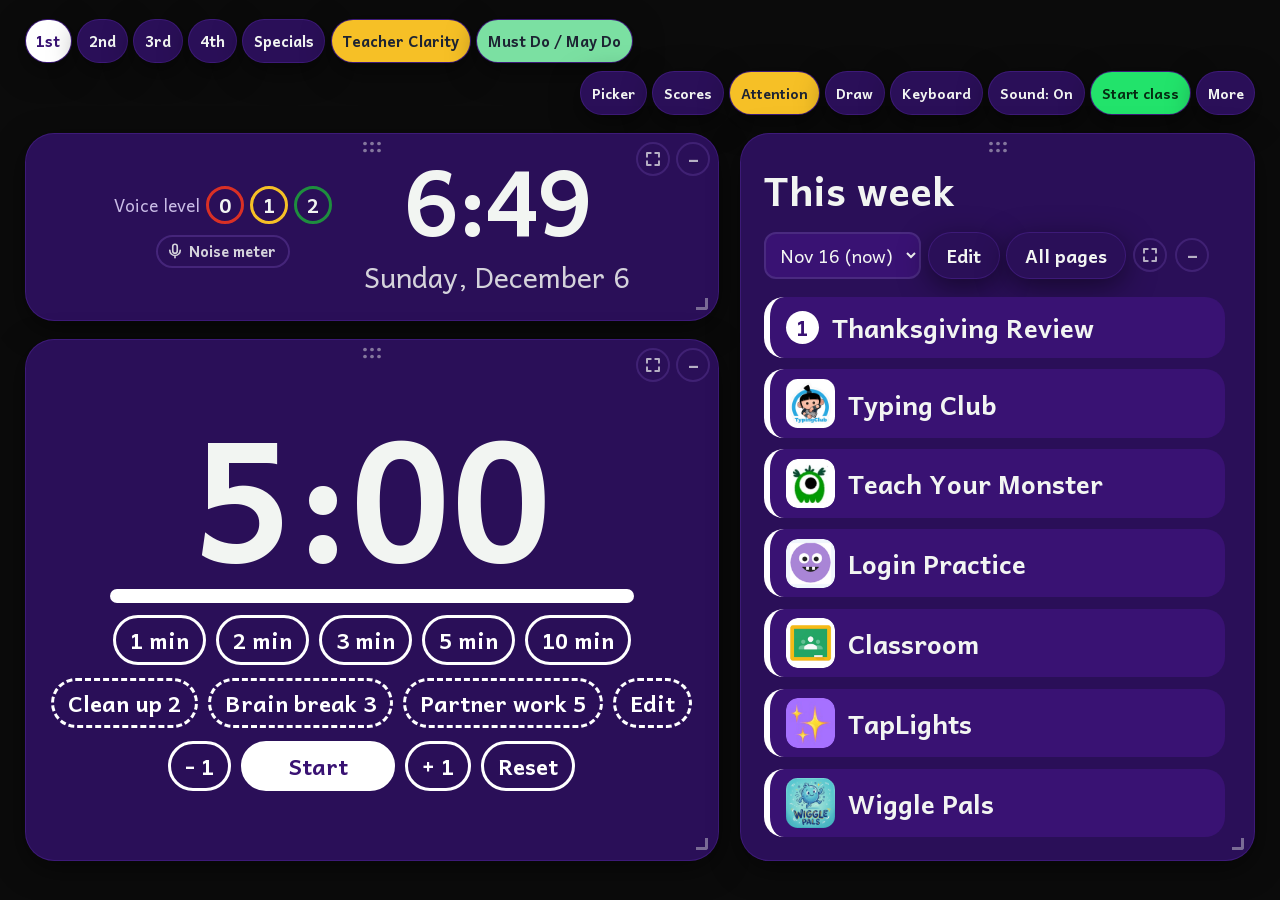
==== commit 8a41eefa: "Add files via upload" ====
--- a/index.html
+++ b/index.html
@@ -217,7 +217,7 @@
     <option value="chime">Chime</option><option value="bell">Bell</option><option value="shh">Shh</option><option value="beep">Beep beep</option><option value="off">No sound</option>
   </select><button class="tool" id="nzTest">Test</button></div>
   <div class="nzrow"><span>Went off count</span><button class="tool" id="nzReset">Reset to 0</button></div>
-  <div class="nzrow"><button class="tool" id="nzOff">Turn off</button><button class="tool" id="nzDone">Done</button></div>
+  <div class="nzrow"><button class="tool" id="nzToSeasonal">Seasonal meter</button><button class="tool" id="nzOff">Turn off</button><button class="tool" id="nzDone">Done</button></div>
 </div>
 
 <div class="moremenu" id="moreMenu" role="menu">
@@ -274,6 +274,7 @@
 <script src="js/poll.js"></script>
 <script src="js/hallpass.js"></script>
 <script src="js/timer.js"></script>
+<script src="js/noise.js"></script>
 <script src="js/widgets.js"></script>
 <script src="js/draw.js"></script>
 </body>
--- a/styles.css
+++ b/styles.css
@@ -152,9 +152,10 @@
 /* ---------- extra widgets: dice, embed, pictures ---------- */
 .card.flt { position:fixed; z-index:var(--z-float); display:flex; flex-direction:column; gap:8px; padding:10px; min-width:0; min-height:0; }
 .card.flt[hidden] { display:none; }
-.flthead { display:flex; align-items:center; gap:8px; flex:0 0 auto; }
+.flthead { display:flex; align-items:center; gap:8px; flex:0 0 auto; flex-wrap:wrap; }
 .flthead b { font-size:20px; margin-right:auto; padding-left:6px; white-space:nowrap; overflow:hidden; text-overflow:ellipsis; }
 .flthead .tool { font-size:15px; padding:5px 12px; box-shadow:none; border:2px solid var(--line); white-space:nowrap; }
+.flthead select { font-family:var(--font); font-size:15px; font-weight:700; padding:5px 10px; border-radius:999px; border:2px solid var(--line); background:var(--btn); color:var(--ink); cursor:pointer; }
 .flthead .maxbtn { position:static; flex:0 0 auto; }
 .fltbody { flex:1; min-height:0; display:flex; flex-direction:column; gap:8px; }
 .fltbody iframe { flex:1; border:0; border-radius:12px; background:#fff; }
@@ -419,7 +420,7 @@
 body.sub .minbtn, body.sub #planEdit, body.sub #pastBtn, body.sub #planPick,
 body.sub #cEdit, body.sub #cReset, body.sub #tEdit, body.sub #tReset,
 body.sub #sMode, body.sub #sZero, body.sub #cwPill,
-body.sub .card.pick, body.sub .card.poll, body.sub .card.flt,
+body.sub .card.pick, body.sub .card.poll, body.sub .card.flt:not(.sub-ok),
 body.sub .grab, body.sub .rs, body.sub #attnEdit, body.sub #lpresets .edit, body.sub #qrChange { display:none !important; }
 body.sub .ticker { pointer-events:none; }
 
@@ -565,13 +566,13 @@
 body.dark { --ink:#f2f5f2; --soft:#9fb3a5; --card:#151515; --line:#2c2c2c; --accent:#22e36b; --accent2:#1d1d1d;
             --accent3:#26352b; --onaccent:#062b12; --btn:#151515; --pop:#202020; --green:#22e36b; }
 body.dark .card, body.dark .tool { box-shadow:0 0 0 1px #262626, 0 8px 30px rgba(0,0,0,.5); }
-body.dark .plan select { background:#202020; color:var(--ink); border-color:#333; }
+body.dark .plan select, body.dark .flthead select { background:#202020; color:var(--ink); border-color:#333; }
 body.dark .item { border-left:6px solid var(--accent); }
 body.dark .swatch.on { border-color:var(--accent); }
 body.dark.purple { --card:#2a0f58; --accent:#ffffff; --onaccent:#391273; --accent2:#391273; --accent3:#4a1a8c;
                    --line:#4a2a80; --btn:#2a0f58; --pop:#2a0f58; --soft:#c9bce6; --green:#ffffff; }
 body.dark.purple .card, body.dark.purple .tool { box-shadow:0 0 0 1px #3d1a78, 0 8px 30px rgba(0,0,0,.5); }
-body.dark.purple .plan select { background:#391273; border-color:#4a2a80; }
+body.dark.purple .plan select, body.dark.purple .flthead select { background:#391273; border-color:#4a2a80; }
 
 /* ---------- guide viewer ---------- */
 .guide { position:fixed; inset:0; z-index:var(--z-overlay); display:none; flex-direction:column; gap:1.2vh; padding:1.5vh 16px 80px;
